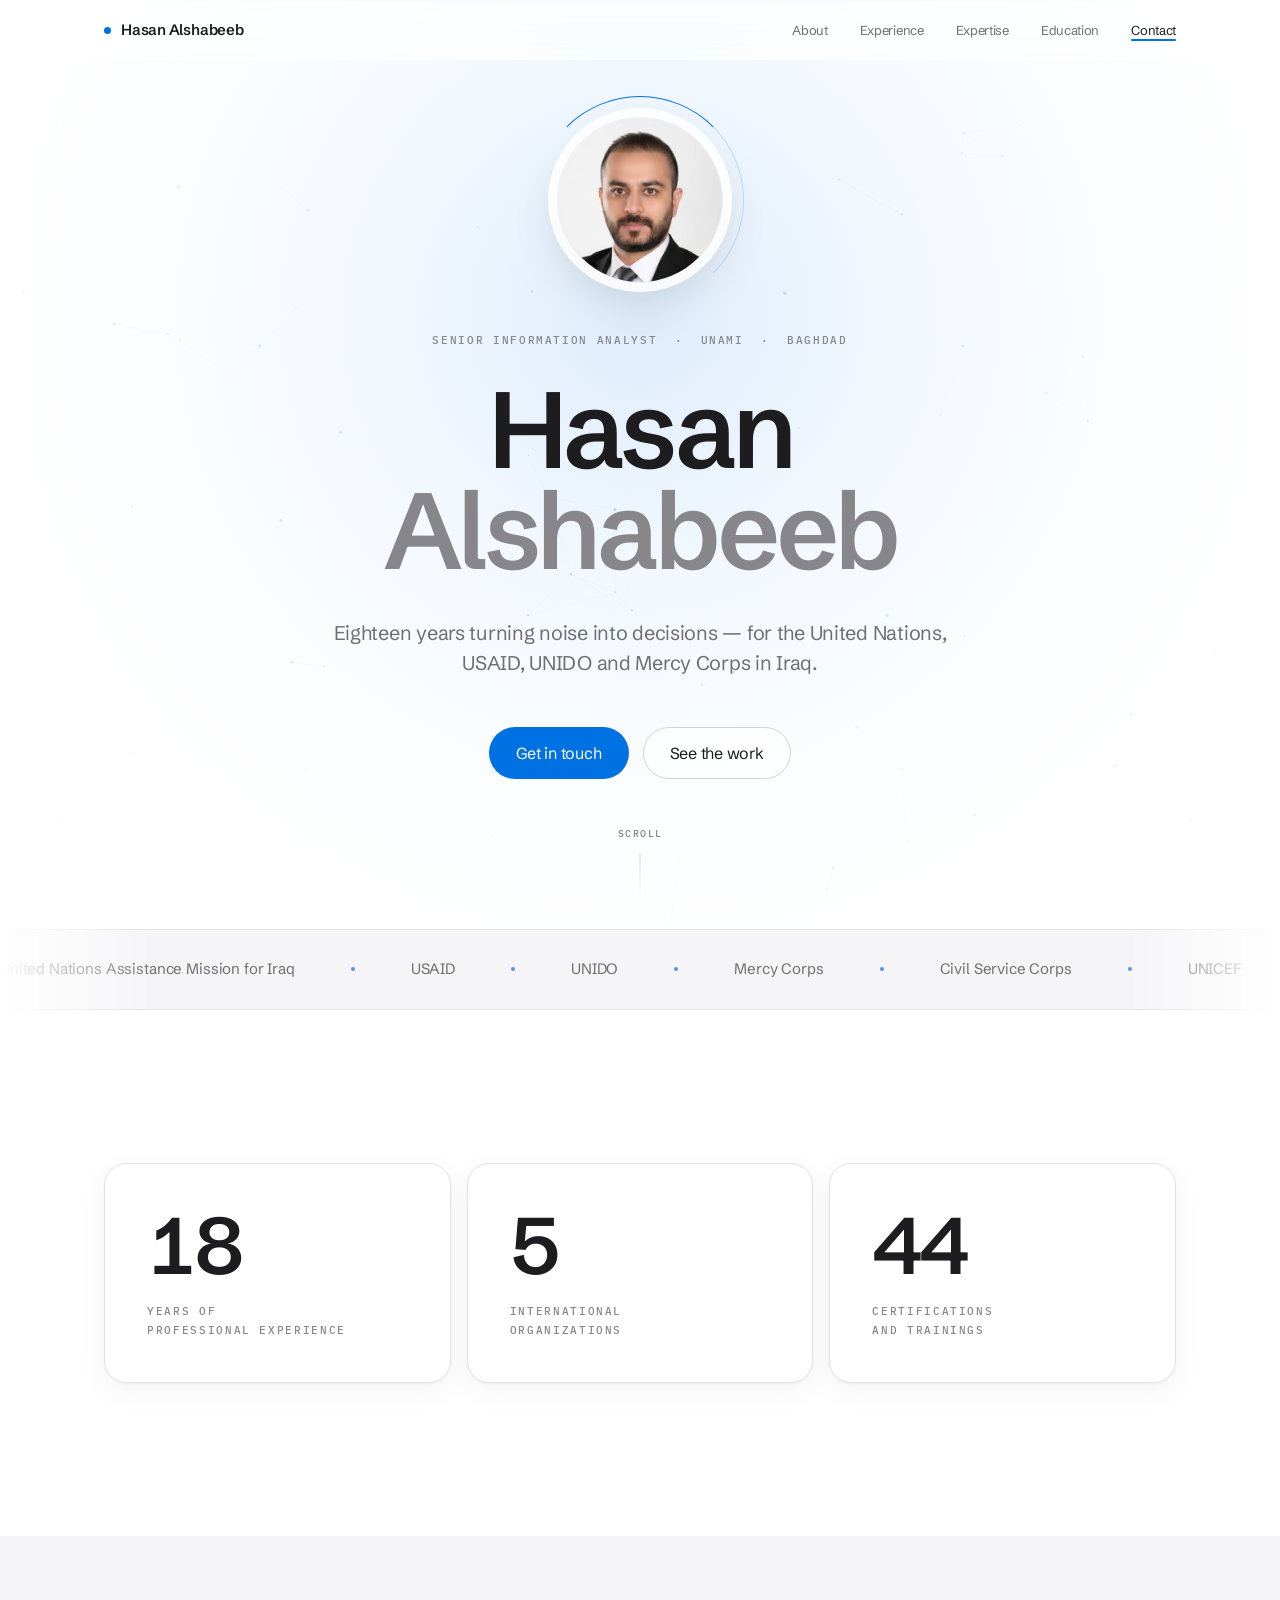
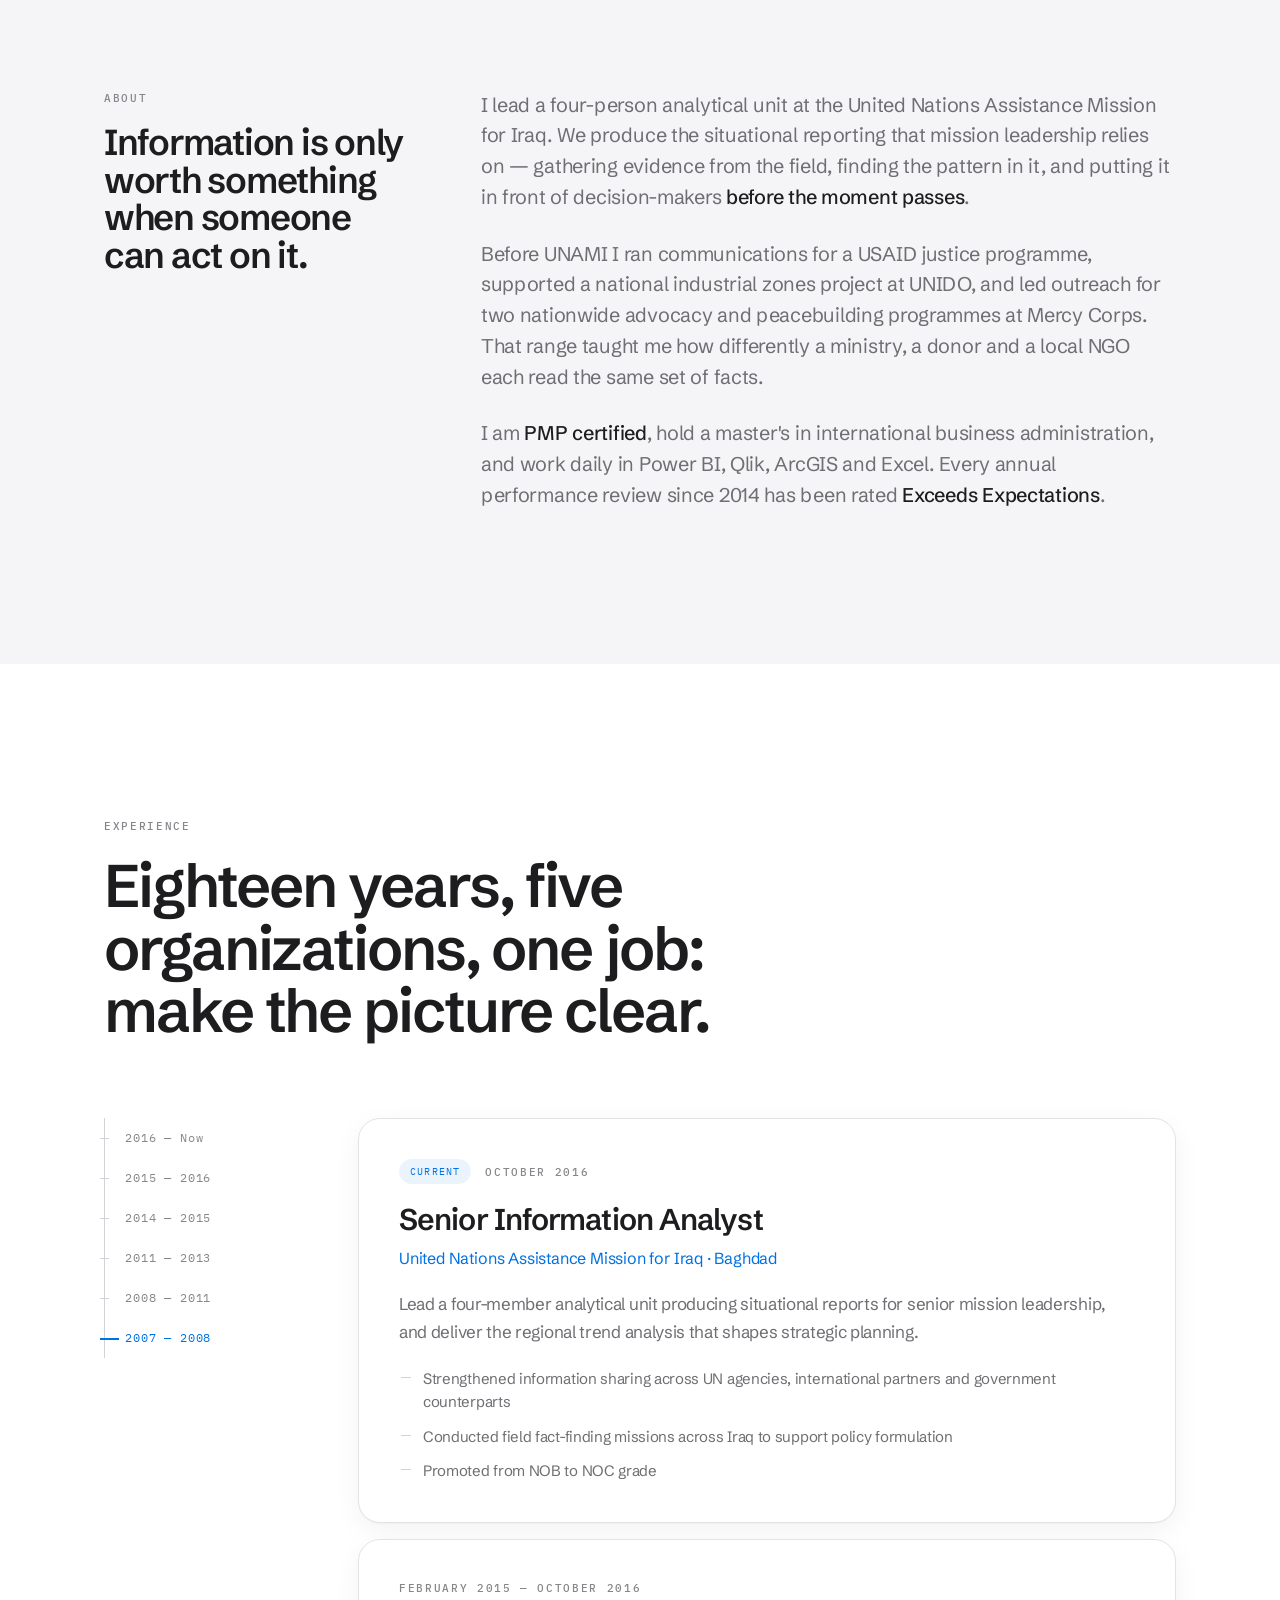
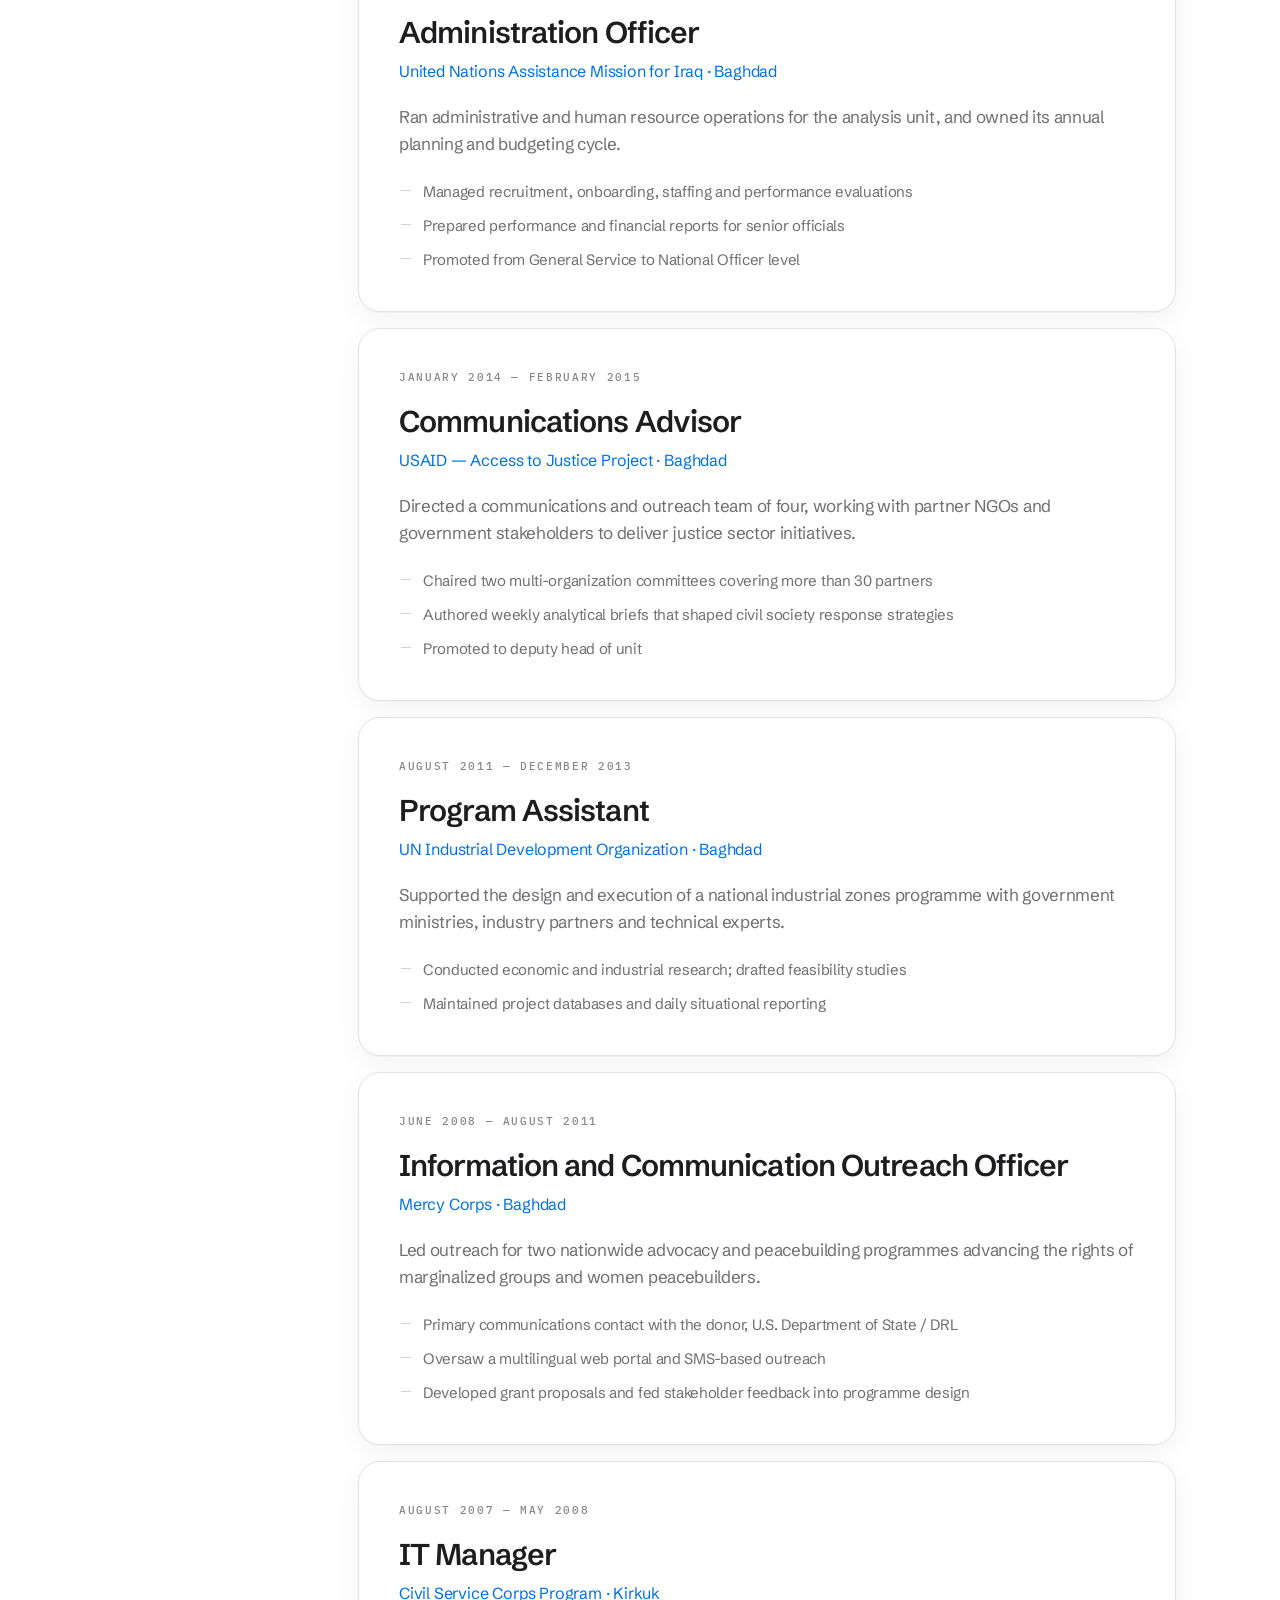
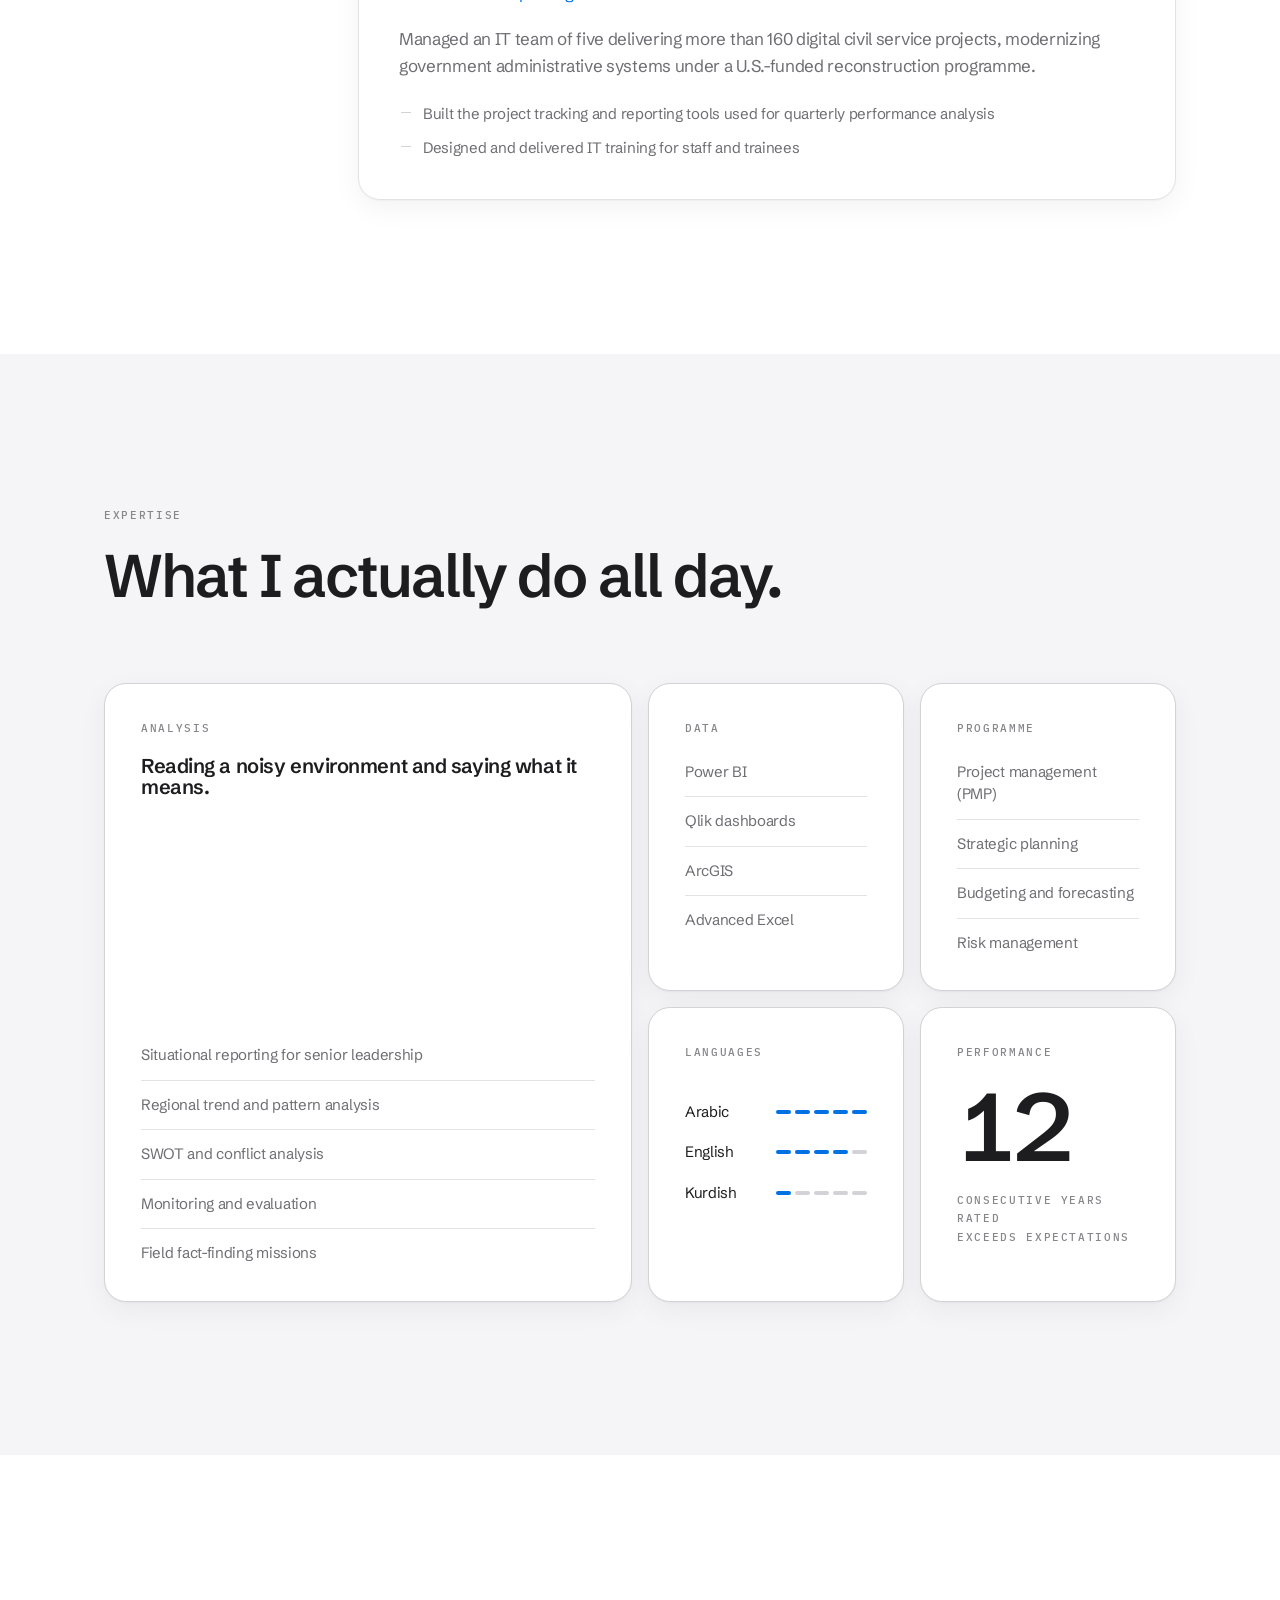
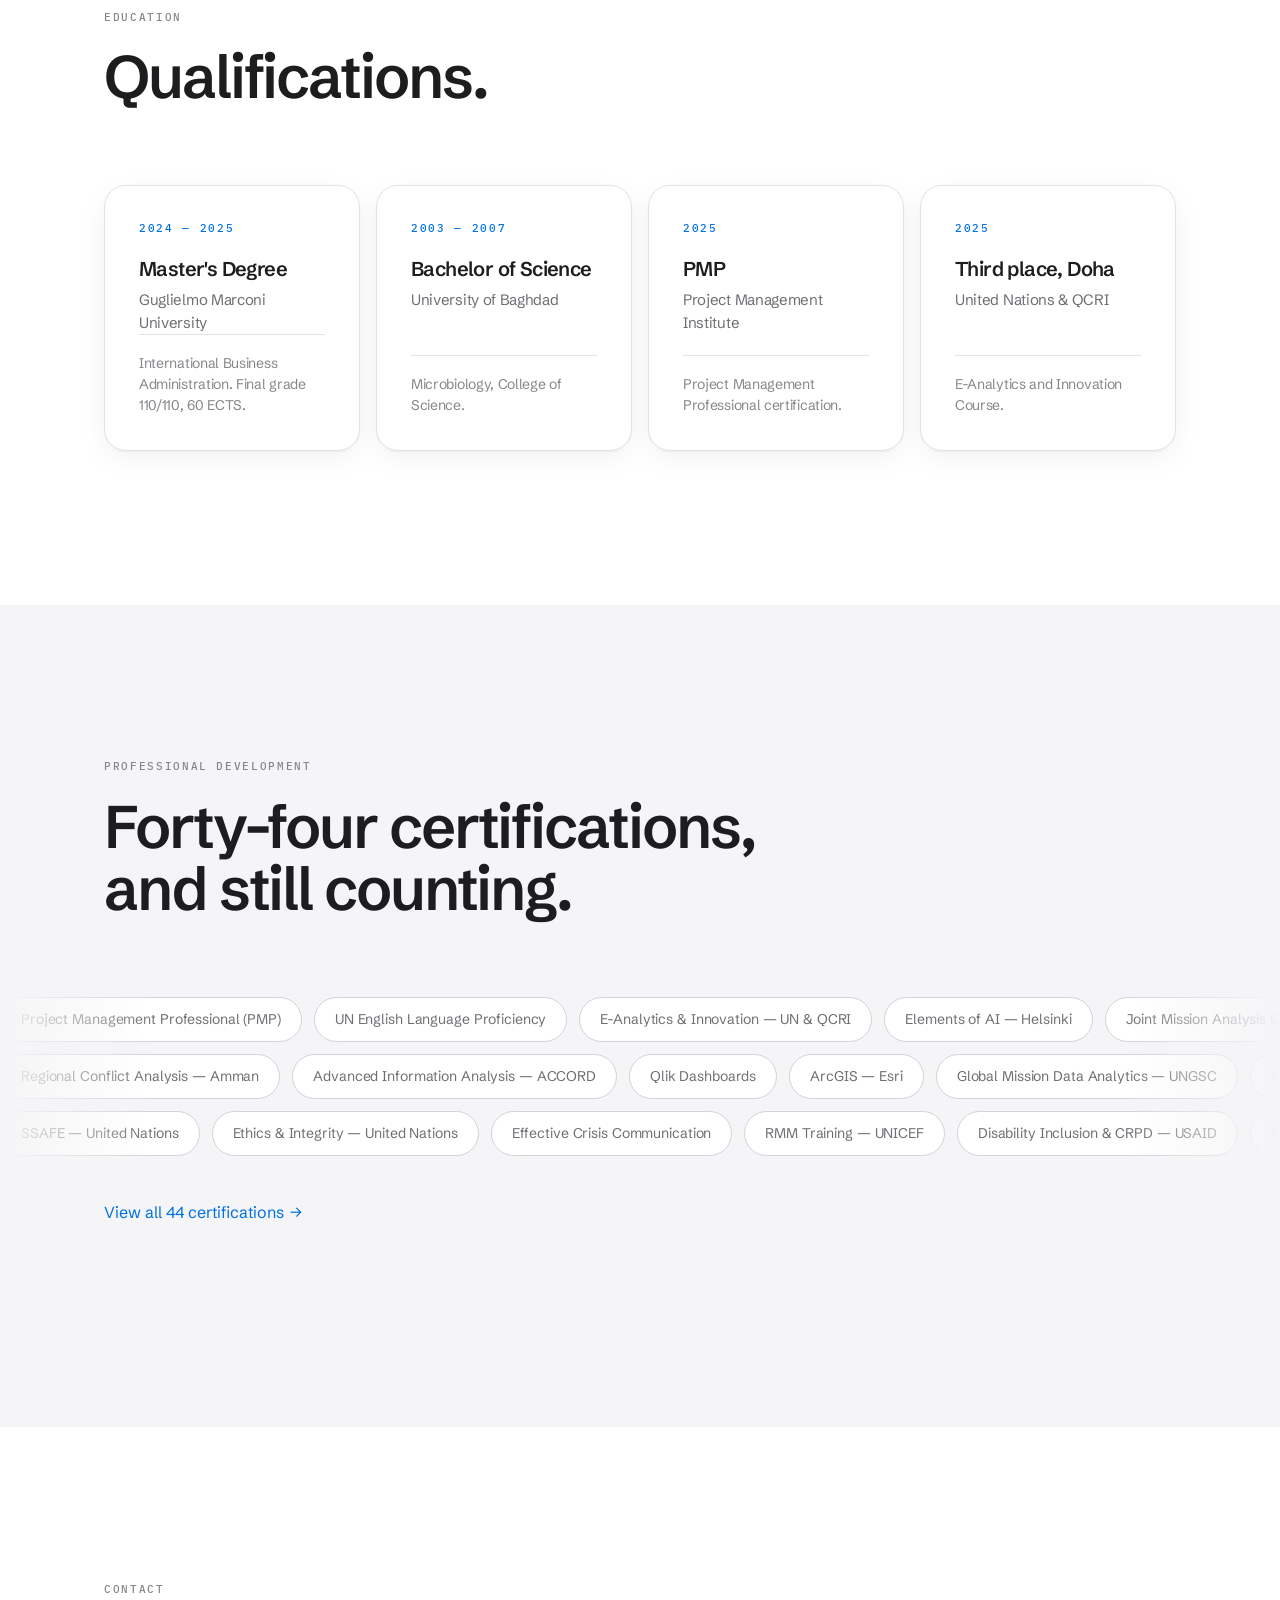
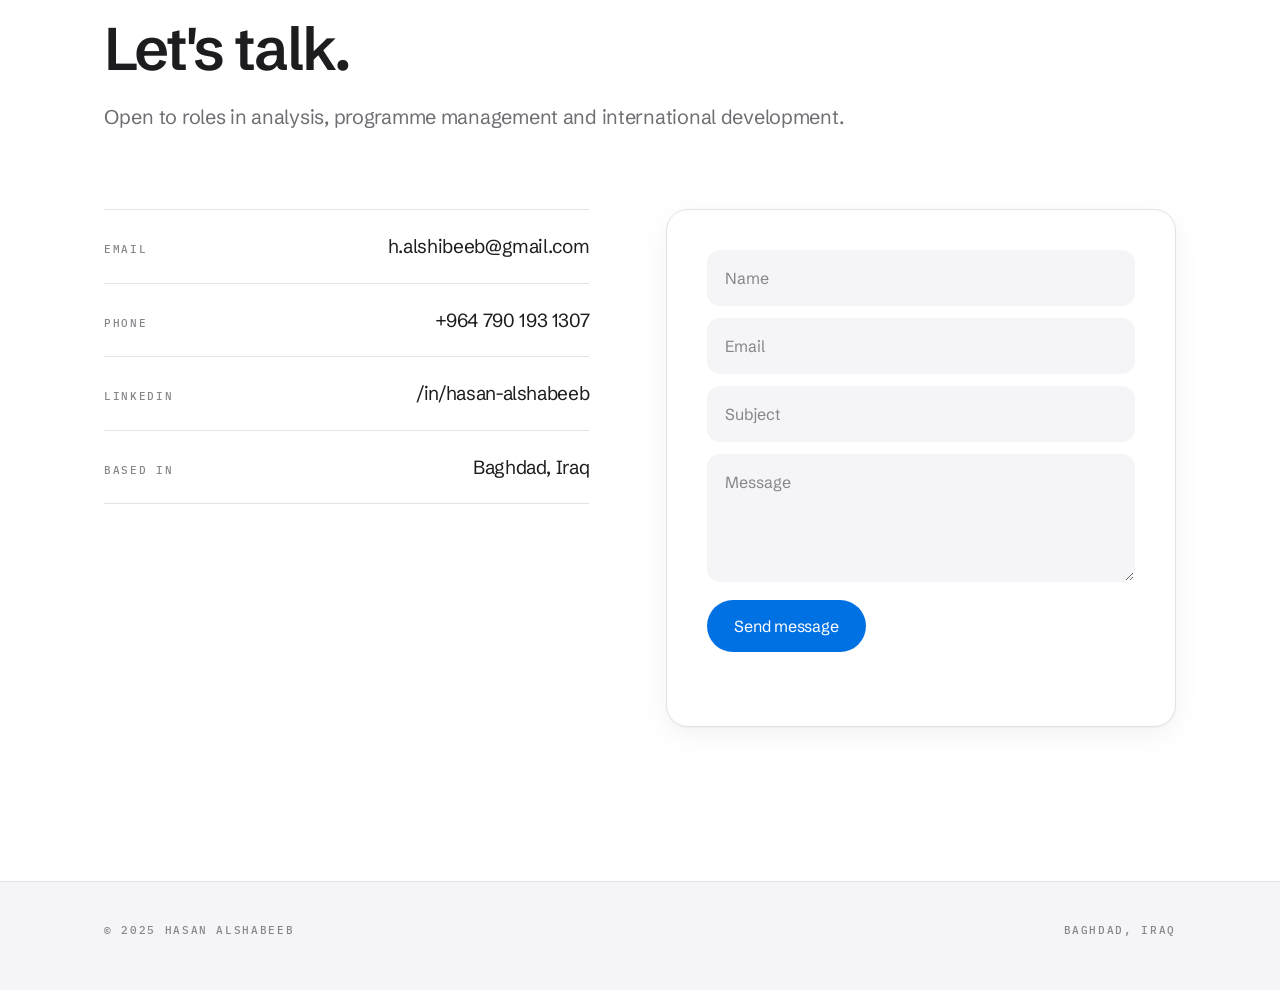
==== index.html @ 53d72740 "Redesign site: clean Apple-style light theme, mobile responsive" ====
<!DOCTYPE html>
<html lang="en">
<head>
<meta charset="utf-8">
<meta name="viewport" content="width=device-width, initial-scale=1">
<meta name="theme-color" content="#ffffff">
<title>Hasan Alshabeeb — Senior Information Analyst</title>
<meta name="description" content="Hasan Alshabeeb, Senior Information Analyst at UNAMI. Eighteen years turning noise into decisions for the United Nations, USAID, UNIDO and Mercy Corps in Iraq. PMP certified.">
<meta name="author" content="Hasan Alshabeeb">
<link rel="canonical" href="https://iraqibioman.github.io/Profile/">

<meta property="og:type" content="profile">
<meta property="og:title" content="Hasan Alshabeeb — Senior Information Analyst">
<meta property="og:description" content="Eighteen years turning noise into decisions for the UN, USAID, UNIDO and Mercy Corps in Iraq.">
<meta property="og:url" content="https://iraqibioman.github.io/Profile/">
<meta property="og:image" content="https://iraqibioman.github.io/Profile/profile.jpg">
<meta name="twitter:card" content="summary">

<link rel="icon" href="favicon.ico" type="image/x-icon">
<link rel="preconnect" href="https://fonts.googleapis.com">
<link rel="preconnect" href="https://fonts.gstatic.com" crossorigin>
<link href="https://fonts.googleapis.com/css2?family=IBM+Plex+Mono:wght@400;500&family=Schibsted+Grotesk:wght@400;500;600;700&display=swap" rel="stylesheet">
<link rel="stylesheet" href="styles.css">
</head>

<body>

<div class="progress" aria-hidden="true"></div>

<!-- ====================== Navigation ====================== -->
<nav class="nav" aria-label="Main">
  <div class="nav__in">
    <a class="nav__brand" href="#top">
      <i class="nav__dot" aria-hidden="true"></i>
      Hasan Alshabeeb
    </a>

    <ul class="nav__menu">
      <li><a class="nav__link" href="#about">About</a></li>
      <li><a class="nav__link" href="#experience">Experience</a></li>
      <li><a class="nav__link" href="#expertise">Expertise</a></li>
      <li><a class="nav__link" href="#education">Education</a></li>
      <li><a class="nav__link" href="#contact">Contact</a></li>
    </ul>

    <button class="nav__burger" type="button" aria-label="Menu" aria-expanded="false">
      <span></span><span></span>
    </button>
  </div>
</nav>

<!-- ====================== Hero ====================== -->
<header class="hero" id="top">
  <canvas id="field" aria-hidden="true"></canvas>
  <div class="hero__aura" aria-hidden="true"></div>

  <div class="wrap hero__in">
    <div class="hero__portrait-wrap rise">
      <div class="hero__ring" aria-hidden="true"></div>
      <img class="hero__portrait" src="profile.jpg" width="400" height="400"
           alt="Portrait of Hasan Alshabeeb">
    </div>

    <span class="mono hero__eyebrow rise">Senior Information Analyst &nbsp;·&nbsp; UNAMI &nbsp;·&nbsp; Baghdad</span>

    <h1 class="h-display hero__name rise">
      <span>Hasan</span>
      <span><em>Alshabeeb</em></span>
    </h1>

    <p class="lede hero__lede rise">
      Eighteen years turning noise into decisions — for the United Nations,
      USAID, UNIDO and Mercy&nbsp;Corps in Iraq.
    </p>

    <div class="hero__cta rise">
      <a class="btn btn--fill" href="#contact">Get in touch</a>
      <a class="btn btn--line" href="#experience">See the work</a>
    </div>
  </div>

  <div class="hero__cue" aria-hidden="true">
    <span class="mono">Scroll</span>
    <i></i>
  </div>
</header>

<!-- ====================== Organisations marquee ====================== -->
<div class="marquee" aria-label="Organizations worked with">
  <div class="marquee__track">
    <div class="marquee__item">
      United Nations Assistance Mission for Iraq
    </div>
    <div class="marquee__item">USAID</div>
    <div class="marquee__item">UNIDO</div>
    <div class="marquee__item">Mercy Corps</div>
    <div class="marquee__item">Civil Service Corps</div>
    <div class="marquee__item">UNICEF</div>
    <div class="marquee__item" aria-hidden="true">United Nations Assistance Mission for Iraq</div>
    <div class="marquee__item" aria-hidden="true">USAID</div>
    <div class="marquee__item" aria-hidden="true">UNIDO</div>
    <div class="marquee__item" aria-hidden="true">Mercy Corps</div>
    <div class="marquee__item" aria-hidden="true">Civil Service Corps</div>
    <div class="marquee__item" aria-hidden="true">UNICEF</div>
  </div>
</div>

<!-- ====================== Figures ====================== -->
<section class="band">
  <div class="wrap">
    <div class="figures">
      <div class="panel figure rv">
        <span class="figure__n" data-count="18">0</span>
        <span class="mono figure__k">Years of<br>professional experience</span>
      </div>
      <div class="panel figure rv rv-d1">
        <span class="figure__n" data-count="5">0</span>
        <span class="mono figure__k">International<br>organizations</span>
      </div>
      <div class="panel figure rv rv-d2">
        <span class="figure__n" data-count="44">0</span>
        <span class="mono figure__k">Certifications<br>and trainings</span>
      </div>
    </div>
  </div>
</section>

<!-- ====================== About ====================== -->
<section class="band band--tint" id="about">
  <div class="wrap about">
    <div class="about__sticky rv">
      <span class="mono" style="display:block;margin-bottom:18px">About</span>
      <h2 class="h-band">Information is only worth something when someone can act on it.</h2>
    </div>

    <div class="about__body lede rv rv-d1">
      <p>
        I lead a four-person analytical unit at the United Nations Assistance Mission for Iraq.
        We produce the situational reporting that mission leadership relies on — gathering
        evidence from the field, finding the pattern in it, and putting it in front of
        decision-makers <strong>before the moment passes</strong>.
      </p>
      <p>
        Before UNAMI I ran communications for a USAID justice programme, supported a national
        industrial zones project at UNIDO, and led outreach for two nationwide advocacy and
        peacebuilding programmes at Mercy Corps. That range taught me how differently a ministry,
        a donor and a local NGO each read the same set of facts.
      </p>
      <p>
        I am <strong>PMP certified</strong>, hold a master's in international business
        administration, and work daily in Power&nbsp;BI, Qlik, ArcGIS and Excel. Every annual
        performance review since 2014 has been rated <strong>Exceeds Expectations</strong>.
      </p>
    </div>
  </div>
</section>

<!-- ====================== Experience ====================== -->
<section class="band" id="experience">
  <div class="wrap">
    <div class="band-head rv">
      <span class="mono">Experience</span>
      <h2 class="h-band">Eighteen years, five organizations, one job: make the picture clear.</h2>
    </div>

    <div class="exp">
      <aside class="rail" aria-label="Chronology">
        <div class="rail__line">
          <span class="rail__yr is-on" data-year="2016" role="button" tabindex="0">2016 — Now</span>
          <span class="rail__yr" data-year="2015" role="button" tabindex="0">2015 — 2016</span>
          <span class="rail__yr" data-year="2014" role="button" tabindex="0">2014 — 2015</span>
          <span class="rail__yr" data-year="2011" role="button" tabindex="0">2011 — 2013</span>
          <span class="rail__yr" data-year="2008" role="button" tabindex="0">2008 — 2011</span>
          <span class="rail__yr" data-year="2007" role="button" tabindex="0">2007 — 2008</span>
        </div>
      </aside>

      <div class="roles">

        <article class="panel role rv" data-year="2016">
          <div class="role__meta">
            <span class="role__badge">Current</span>
            <span class="mono">October 2016</span>
          </div>
          <h3 class="role__title">Senior Information Analyst</h3>
          <p class="role__org">United Nations Assistance Mission for Iraq · Baghdad</p>
          <p class="role__text">
            Lead a four-member analytical unit producing situational reports for senior mission
            leadership, and deliver the regional trend analysis that shapes strategic planning.
          </p>
          <ul class="role__pts">
            <li>Strengthened information sharing across UN agencies, international partners and government counterparts</li>
            <li>Conducted field fact-finding missions across Iraq to support policy formulation</li>
            <li>Promoted from NOB to NOC grade</li>
          </ul>
        </article>

        <article class="panel role rv" data-year="2015">
          <div class="role__meta"><span class="mono">February 2015 — October 2016</span></div>
          <h3 class="role__title">Administration Officer</h3>
          <p class="role__org">United Nations Assistance Mission for Iraq · Baghdad</p>
          <p class="role__text">
            Ran administrative and human resource operations for the analysis unit, and owned its
            annual planning and budgeting cycle.
          </p>
          <ul class="role__pts">
            <li>Managed recruitment, onboarding, staffing and performance evaluations</li>
            <li>Prepared performance and financial reports for senior officials</li>
            <li>Promoted from General Service to National Officer level</li>
          </ul>
        </article>

        <article class="panel role rv" data-year="2014">
          <div class="role__meta"><span class="mono">January 2014 — February 2015</span></div>
          <h3 class="role__title">Communications Advisor</h3>
          <p class="role__org">USAID — Access to Justice Project · Baghdad</p>
          <p class="role__text">
            Directed a communications and outreach team of four, working with partner NGOs and
            government stakeholders to deliver justice sector initiatives.
          </p>
          <ul class="role__pts">
            <li>Chaired two multi-organization committees covering more than 30 partners</li>
            <li>Authored weekly analytical briefs that shaped civil society response strategies</li>
            <li>Promoted to deputy head of unit</li>
          </ul>
        </article>

        <article class="panel role rv" data-year="2011">
          <div class="role__meta"><span class="mono">August 2011 — December 2013</span></div>
          <h3 class="role__title">Program Assistant</h3>
          <p class="role__org">UN Industrial Development Organization · Baghdad</p>
          <p class="role__text">
            Supported the design and execution of a national industrial zones programme with
            government ministries, industry partners and technical experts.
          </p>
          <ul class="role__pts">
            <li>Conducted economic and industrial research; drafted feasibility studies</li>
            <li>Maintained project databases and daily situational reporting</li>
          </ul>
        </article>

        <article class="panel role rv" data-year="2008">
          <div class="role__meta"><span class="mono">June 2008 — August 2011</span></div>
          <h3 class="role__title">Information and Communication Outreach Officer</h3>
          <p class="role__org">Mercy Corps · Baghdad</p>
          <p class="role__text">
            Led outreach for two nationwide advocacy and peacebuilding programmes advancing the
            rights of marginalized groups and women peacebuilders.
          </p>
          <ul class="role__pts">
            <li>Primary communications contact with the donor, U.S. Department of State / DRL</li>
            <li>Oversaw a multilingual web portal and SMS-based outreach</li>
            <li>Developed grant proposals and fed stakeholder feedback into programme design</li>
          </ul>
        </article>

        <article class="panel role rv" data-year="2007">
          <div class="role__meta"><span class="mono">August 2007 — May 2008</span></div>
          <h3 class="role__title">IT Manager</h3>
          <p class="role__org">Civil Service Corps Program · Kirkuk</p>
          <p class="role__text">
            Managed an IT team of five delivering more than 160 digital civil service projects,
            modernizing government administrative systems under a U.S.-funded reconstruction programme.
          </p>
          <ul class="role__pts">
            <li>Built the project tracking and reporting tools used for quarterly performance analysis</li>
            <li>Designed and delivered IT training for staff and trainees</li>
          </ul>
        </article>

      </div>
    </div>
  </div>
</section>

<!-- ====================== Expertise ====================== -->
<section class="band band--tint" id="expertise">
  <div class="wrap">
    <div class="band-head rv">
      <span class="mono">Expertise</span>
      <h2 class="h-band">What I actually do all day.</h2>
    </div>

    <div class="bento">

      <div class="panel tile tile--wide tile--tall rv">
        <span class="mono">Analysis</span>
        <h3 class="h-tile">Reading a noisy environment and saying what it means.</h3>
        <ul class="tile__list">
          <li>Situational reporting for senior leadership</li>
          <li>Regional trend and pattern analysis</li>
          <li>SWOT and conflict analysis</li>
          <li>Monitoring and evaluation</li>
          <li>Field fact-finding missions</li>
        </ul>
      </div>

      <div class="panel tile rv rv-d1">
        <span class="mono">Data</span>
        <ul class="tile__list" style="margin-top:6px">
          <li>Power BI</li>
          <li>Qlik dashboards</li>
          <li>ArcGIS</li>
          <li>Advanced Excel</li>
        </ul>
      </div>

      <div class="panel tile rv rv-d2">
        <span class="mono">Programme</span>
        <ul class="tile__list" style="margin-top:6px">
          <li>Project management (PMP)</li>
          <li>Strategic planning</li>
          <li>Budgeting and forecasting</li>
          <li>Risk management</li>
        </ul>
      </div>

      <div class="panel tile rv rv-d1">
        <span class="mono">Languages</span>
        <div class="lang">
          <div class="lang__row">
            <span class="lang__name">Arabic</span>
            <span class="lang__meter" role="img" aria-label="Native">
              <i class="on"></i><i class="on"></i><i class="on"></i><i class="on"></i><i class="on"></i>
            </span>
          </div>
          <div class="lang__row">
            <span class="lang__name">English</span>
            <span class="lang__meter" role="img" aria-label="Professional">
              <i class="on"></i><i class="on"></i><i class="on"></i><i class="on"></i><i></i>
            </span>
          </div>
          <div class="lang__row">
            <span class="lang__name">Kurdish</span>
            <span class="lang__meter" role="img" aria-label="Basic">
              <i class="on"></i><i></i><i></i><i></i><i></i>
            </span>
          </div>
        </div>
      </div>

      <div class="panel tile tile--stat rv rv-d2">
        <span class="mono">Performance</span>
        <span class="figure__n" data-count="12">0</span>
        <span class="mono figure__k">Consecutive years rated<br>Exceeds Expectations</span>
      </div>

    </div>
  </div>
</section>

<!-- ====================== Education ====================== -->
<section class="band" id="education">
  <div class="wrap">
    <div class="band-head rv">
      <span class="mono">Education</span>
      <h2 class="h-band">Qualifications.</h2>
    </div>

    <div class="edu">
      <article class="panel edu__card rv">
        <span class="mono">2024 — 2025</span>
        <h3>Master's Degree</h3>
        <p class="edu__inst">Guglielmo Marconi University</p>
        <p class="edu__note">International Business Administration. Final grade 110/110, 60 ECTS.</p>
      </article>

      <article class="panel edu__card rv rv-d1">
        <span class="mono">2003 — 2007</span>
        <h3>Bachelor of Science</h3>
        <p class="edu__inst">University of Baghdad</p>
        <p class="edu__note">Microbiology, College of Science.</p>
      </article>

      <article class="panel edu__card rv rv-d2">
        <span class="mono">2025</span>
        <h3>PMP</h3>
        <p class="edu__inst">Project Management Institute</p>
        <p class="edu__note">Project Management Professional certification.</p>
      </article>

      <article class="panel edu__card rv rv-d3">
        <span class="mono">2025</span>
        <h3>Third place, Doha</h3>
        <p class="edu__inst">United Nations &amp; QCRI</p>
        <p class="edu__note">E-Analytics and Innovation Course.</p>
      </article>
    </div>
  </div>
</section>

<!-- ====================== Certifications ====================== -->
<section class="band band--tint" id="certifications">
  <div class="wrap">
    <div class="band-head rv">
      <span class="mono">Professional development</span>
      <h2 class="h-band">Forty-four certifications, and still counting.</h2>
    </div>
  </div>

  <div class="certs-flow rv" aria-hidden="true">
    <div class="marquee">
      <div class="marquee__track">
        <span class="chip">Project Management Professional (PMP)</span>
        <span class="chip">UN English Language Proficiency</span>
        <span class="chip">E-Analytics &amp; Innovation — UN &amp; QCRI</span>
        <span class="chip">Elements of AI — Helsinki</span>
        <span class="chip">Joint Mission Analysis Centre — Oslo</span>
        <span class="chip">Power BI Dashboards</span>
        <span class="chip">Project Management Professional (PMP)</span>
        <span class="chip">UN English Language Proficiency</span>
        <span class="chip">E-Analytics &amp; Innovation — UN &amp; QCRI</span>
        <span class="chip">Elements of AI — Helsinki</span>
        <span class="chip">Joint Mission Analysis Centre — Oslo</span>
        <span class="chip">Power BI Dashboards</span>
      </div>
    </div>

    <div class="marquee marquee--rev">
      <div class="marquee__track">
        <span class="chip">Regional Conflict Analysis — Amman</span>
        <span class="chip">Advanced Information Analysis — ACCORD</span>
        <span class="chip">Qlik Dashboards</span>
        <span class="chip">ArcGIS — Esri</span>
        <span class="chip">Global Mission Data Analytics — UNGSC</span>
        <span class="chip">ICDL</span>
        <span class="chip">Regional Conflict Analysis — Amman</span>
        <span class="chip">Advanced Information Analysis — ACCORD</span>
        <span class="chip">Qlik Dashboards</span>
        <span class="chip">ArcGIS — Esri</span>
        <span class="chip">Global Mission Data Analytics — UNGSC</span>
        <span class="chip">ICDL</span>
      </div>
    </div>

    <div class="marquee">
      <div class="marquee__track">
        <span class="chip">SSAFE — United Nations</span>
        <span class="chip">Ethics &amp; Integrity — United Nations</span>
        <span class="chip">Effective Crisis Communication</span>
        <span class="chip">RMM Training — UNICEF</span>
        <span class="chip">Disability Inclusion &amp; CRPD — USAID</span>
        <span class="chip">Writing Correspondence &amp; Reports</span>
        <span class="chip">SSAFE — United Nations</span>
        <span class="chip">Ethics &amp; Integrity — United Nations</span>
        <span class="chip">Effective Crisis Communication</span>
        <span class="chip">RMM Training — UNICEF</span>
        <span class="chip">Disability Inclusion &amp; CRPD — USAID</span>
        <span class="chip">Writing Correspondence &amp; Reports</span>
      </div>
    </div>
  </div>

  <div class="wrap">
    <p class="cert-toggle-row rv">
      <button class="tlink" type="button" data-cert-toggle aria-expanded="false" aria-controls="certAll">
        View all 44 certifications
      </button>
    </p>

    <ol class="cert-all" id="certAll">
      <li><b>01</b> Project Management Professional (PMP) — Project Management Institute</li>
      <li><b>02</b> English Language Proficiency Examination — United Nations HQ</li>
      <li><b>03</b> E-Analytics and Innovation Course — United Nations &amp; QCRI</li>
      <li><b>04</b> Elements of AI, 2 ECTS — University of Helsinki</li>
      <li><b>05</b> Leveraging AI with ChatGPT for Enhanced Productivity — United Nations</li>
      <li><b>06</b> Joint Mission Analysis Centre Course, Oslo — United Nations</li>
      <li><b>07</b> Regional Conflict Analysis Training, Amman — United Nations</li>
      <li><b>08</b> Advanced Information Analysis Training, Dubai — ACCORD</li>
      <li><b>09</b> Global Mission Data Analytics — DataCon, UNGSC</li>
      <li><b>10</b> Data Visualization: Qlik Dashboards — Qlik</li>
      <li><b>11</b> Data Visualization: Qlik Intermediate — Qlik</li>
      <li><b>12</b> Data Visualization: Power BI Dashboards — Microsoft</li>
      <li><b>13</b> Power BI Data Visualization — Microsoft</li>
      <li><b>14</b> Fundamentals of Infographics and Power BI — United Nations</li>
      <li><b>15</b> What is Data Analytics — Unite Academy</li>
      <li><b>16</b> ArcGIS — Esri</li>
      <li><b>17</b> Advanced Excel — United Nations</li>
      <li><b>18</b> International Computer Driving Licence (ICDL)</li>
      <li><b>19</b> Project Management, Webex-based course — United Nations</li>
      <li><b>20</b> Diploma in Project Management — ALISON</li>
      <li><b>21</b> Diploma in Supply Chain Management — ALISON</li>
      <li><b>22</b> Diploma in Events Management — ALISON</li>
      <li><b>23</b> Writing Correspondence and Reports (WCR) — United Nations</li>
      <li><b>24</b> Writing Correspondence and Reports for DPKO Staff — United Nations</li>
      <li><b>25</b> Public Speaking — United Nations</li>
      <li><b>26</b> Records and Information Management — United Nations</li>
      <li><b>27</b> Effective Crisis Communication — Business Continuity Management Unit</li>
      <li><b>28</b> Basic Security in the Field — United Nations</li>
      <li><b>29</b> Advanced Security in the Field — United Nations</li>
      <li><b>30</b> Safe and Secure Approaches in Field Environments (SSAFE) — United Nations</li>
      <li><b>31</b> Information Security Awareness Foundational Assessment — United Nations</li>
      <li><b>32</b> Information Sensitivity in Peacekeeping — United Nations</li>
      <li><b>33</b> Ethics and Integrity at the United Nations — Code of Conduct</li>
      <li><b>34</b> Unconscious Bias Briefing for CBI Panel Members — United Nations</li>
      <li><b>35</b> I Know Gender — United Nations</li>
      <li><b>36</b> Disability Inclusion and CRPD Training — USAID</li>
      <li><b>37</b> United to Respect Dialogues — United Nations</li>
      <li><b>38</b> Human Rights Responsibilities for Staff — United Nations</li>
      <li><b>39</b> VTC with Training Focal Points — United Nations</li>
      <li><b>40</b> Reporting &amp; Monitoring Mechanisms (RMM) Training — UNICEF</li>
      <li><b>41</b> Content Management System Professionalism — ijma3</li>
      <li><b>42</b> Palm Training, Administration — Mercy Corps</li>
      <li><b>43</b> Capacity Building, Active Participation — Mercy Corps</li>
      <li><b>44</b> Peace Building, Active Participation — Mercy Corps</li>
    </ol>
  </div>
</section>

<!-- ====================== Contact ====================== -->
<section class="band" id="contact">
  <div class="wrap">
    <div class="band-head rv">
      <span class="mono">Contact</span>
      <h2 class="h-band">Let's talk.</h2>
      <p class="lede">Open to roles in analysis, programme management and international development.</p>
    </div>

    <div class="contact-grid">
      <div class="reach rv">
        <div class="reach__row">
          <span class="mono">Email</span>
          <a href="mailto:h.alshibeeb@gmail.com">h.alshibeeb@gmail.com</a>
        </div>
        <div class="reach__row">
          <span class="mono">Phone</span>
          <a href="tel:+9647901931307">+964 790 193 1307</a>
        </div>
        <div class="reach__row">
          <span class="mono">LinkedIn</span>
          <a href="https://www.linkedin.com/in/hasan-alshabeeb-33baba20" target="_blank" rel="noopener">/in/hasan-alshabeeb</a>
        </div>
        <div class="reach__row">
          <span class="mono">Based in</span>
          <p>Baghdad, Iraq</p>
        </div>
      </div>

      <form class="panel form rv rv-d1" id="contactForm" action="https://formspree.io/f/mpwreyed" method="POST">
        <input type="text"  id="name"    name="name"    placeholder="Name"    aria-label="Name"    required>
        <input type="email" id="email"   name="email"   placeholder="Email"   aria-label="Email"   required>
        <input type="text"  id="subject" name="subject" placeholder="Subject" aria-label="Subject" required>
        <textarea id="message" name="message" placeholder="Message" aria-label="Message" required></textarea>
        <button class="btn btn--fill" type="submit">Send message</button>
        <p class="form__note" role="status" aria-live="polite"></p>
      </form>
    </div>
  </div>
</section>

<!-- ====================== Footer ====================== -->
<footer class="footer">
  <div class="wrap footer__in">
    <p class="mono">&copy; 2025 Hasan Alshabeeb</p>
    <p class="mono">Baghdad, Iraq</p>
  </div>
</footer>

<script src="script.js"></script>
</body>
</html>
---- styles.css ----
/* ==========================================================================
   Hasan Alshabeeb — Portfolio
   Light, clean, spacious. Apple's white ground with real material:
   soft-shadowed cards, hairlines, one blue accent, motion that means something.
   ========================================================================== */

/* ---------- Tokens ---------- */
:root {
  /* Ground — white with Apple's warm-neutral grey */
  --paper:     #ffffff;
  --paper-2:   #f5f5f7;
  --paper-3:   #fbfbfd;

  /* Ink */
  --ink:       #1d1d1f;
  --ink-2:     #6e6e73;
  --ink-3:     #86868b;

  /* Lines & surfaces */
  --hair:      #e3e3e6;
  --hair-2:    #d2d2d7;
  --card:      #ffffff;

  /* Shadows — the light-mode equivalent of glass */
  --lift-1: 0 1px 2px rgba(0, 0, 0, 0.04), 0 8px 28px rgba(0, 0, 0, 0.05);
  --lift-2: 0 2px 6px rgba(0, 0, 0, 0.05), 0 20px 52px rgba(0, 0, 0, 0.09);

  /* Accent — Apple's light-mode system blue, used once per view */
  --accent:     #0071e3;
  --accent-ink: #0064c8;
  --accent-dim: rgba(0, 113, 227, 0.08);

  --measure:   1120px;
  --gutter:    24px;

  --ease:      cubic-bezier(0.22, 0.61, 0.24, 1);
  --ease-out:  cubic-bezier(0.16, 1, 0.3, 1);

  --sans: -apple-system, BlinkMacSystemFont, "SF Pro Display", "SF Pro Text",
          "Schibsted Grotesk", "Helvetica Neue", Helvetica, Arial, sans-serif;
  --mono: "IBM Plex Mono", ui-monospace, SFMono-Regular, Menlo, monospace;
}

/* ---------- Reset ---------- */
*, *::before, *::after { box-sizing: border-box; }

html {
  -webkit-text-size-adjust: 100%;
  scroll-behavior: smooth;
  scroll-padding-top: 72px;
  background: var(--paper);
}

body {
  margin: 0;
  font-family: var(--sans);
  font-size: 17px;
  line-height: 1.5;
  letter-spacing: -0.018em;
  color: var(--ink);
  background: var(--paper);
  overflow-x: hidden;
  -webkit-font-smoothing: antialiased;
  -moz-osx-font-smoothing: grayscale;
}

img { max-width: 100%; height: auto; display: block; }
a   { color: inherit; text-decoration: none; }
ul, ol { margin: 0; padding: 0; list-style: none; }
h1, h2, h3, h4 { margin: 0; font-weight: 600; line-height: 1.06; letter-spacing: -0.03em; }

:focus-visible {
  outline: 2px solid var(--accent);
  outline-offset: 3px;
  border-radius: 6px;
}

::selection { background: rgba(0, 113, 227, 0.18); }

/* ---------- Layout ---------- */
.wrap { max-width: var(--measure); margin: 0 auto; padding: 0 var(--gutter); }

.band {
  position: relative;
  padding: clamp(88px, 12vw, 168px) 0;
  background: var(--paper);
}
.band--tint { background: var(--paper-2); }

/* ---------- Type ---------- */
.mono {
  font-family: var(--mono);
  font-size: 0.6875rem;
  font-weight: 500;
  letter-spacing: 0.15em;
  text-transform: uppercase;
  color: var(--ink-3);
}

.h-display {
  font-size: clamp(2.75rem, 9.2vw, 6.75rem);
  line-height: 0.94;
  letter-spacing: -0.045em;
  font-weight: 600;
}

.h-band {
  font-size: clamp(2.125rem, 5.4vw, 3.75rem);
  line-height: 1.04;
  letter-spacing: -0.035em;
  text-wrap: balance;
}

.h-tile { font-size: 1.25rem; letter-spacing: -0.022em; }

.lede {
  font-size: clamp(1.0625rem, 1.55vw, 1.375rem);
  line-height: 1.55;
  letter-spacing: -0.014em;
  color: var(--ink-2);
}

.band-head { margin-bottom: clamp(48px, 6vw, 84px); max-width: 760px; }
.band-head .mono { display: block; margin-bottom: 20px; }
.band-head .lede { margin: 22px 0 0; }

/* ---------- Controls ---------- */
.btn {
  display: inline-flex;
  align-items: center;
  gap: 8px;
  padding: 13px 26px;
  border: 1px solid transparent;
  border-radius: 100px;
  font: inherit;
  font-size: 1rem;
  letter-spacing: -0.014em;
  cursor: pointer;
  transition: transform 0.3s var(--ease-out), background 0.3s var(--ease),
              border-color 0.3s var(--ease), box-shadow 0.3s var(--ease);
}
.btn:active { transform: scale(0.97); }

.btn--fill { background: var(--accent); color: #fff; }
.btn--fill:hover {
  background: #0077ed;
  box-shadow: 0 8px 26px rgba(0, 113, 227, 0.32);
}

.btn--line {
  border-color: var(--hair-2);
  color: var(--ink);
  background: rgba(255, 255, 255, 0.7);
  -webkit-backdrop-filter: blur(12px);
  backdrop-filter: blur(12px);
}
.btn--line:hover { border-color: var(--ink-3); background: #fff; box-shadow: var(--lift-1); }

.tlink {
  display: inline-flex;
  align-items: center;
  min-height: 44px;
  gap: 6px;
  background: none;
  border: 0;
  padding: 0;
  font: inherit;
  font-size: 1rem;
  color: var(--accent);
  cursor: pointer;
}
.tlink::after { content: "\2192"; transition: transform 0.3s var(--ease-out); }
.tlink:hover::after { transform: translateX(5px); }
.tlink:hover { color: var(--accent-ink); }

/* ---------- Card + cursor spotlight ---------- */
.panel {
  position: relative;
  isolation: isolate;
  background: var(--card);
  border: 1px solid var(--hair);
  border-radius: 22px;
  box-shadow: var(--lift-1);
  overflow: hidden;
  transition: box-shadow 0.5s var(--ease), transform 0.5s var(--ease-out),
              border-color 0.4s var(--ease);
}

/* the card lifts — light-mode depth is shadow, not glow */
.panel:hover {
  transform: translateY(-3px);
  box-shadow: var(--lift-2);
  border-color: var(--hair-2);
}

/* cursor-following wash */
.panel::after {
  content: "";
  position: absolute;
  inset: 0;
  z-index: 1;
  opacity: 0;
  pointer-events: none;
  background: radial-gradient(360px circle at var(--mx, 50%) var(--my, 50%),
    rgba(0, 113, 227, 0.07), transparent 60%);
  transition: opacity 0.45s var(--ease);
}
.panel:hover::after { opacity: 1; }

.panel > * { position: relative; z-index: 2; }

/* on the tinted band the cards need a touch more separation */
.band--tint .panel { border-color: var(--hair-2); }

/* ==========================================================================
   Scroll progress
   ========================================================================== */
.progress {
  position: fixed;
  inset: 0 0 auto 0;
  height: 2px;
  z-index: 200;
  background: var(--accent);
  transform: scaleX(0);
  transform-origin: 0 50%;
  will-change: transform;
}

/* ==========================================================================
   Navigation
   ========================================================================== */
.nav {
  position: fixed;
  inset: 2px 0 auto 0;
  z-index: 150;
  height: 58px;
  background: rgba(255, 255, 255, 0.66);
  -webkit-backdrop-filter: saturate(180%) blur(22px);
  backdrop-filter: saturate(180%) blur(22px);
  border-bottom: 1px solid transparent;
  transition: background 0.4s var(--ease), border-color 0.4s var(--ease);
}
.nav.is-stuck { background: rgba(255, 255, 255, 0.86); border-bottom-color: var(--hair); }

.nav__in {
  max-width: var(--measure);
  height: 100%;
  margin: 0 auto;
  padding: 0 var(--gutter);
  display: flex;
  align-items: center;
  justify-content: space-between;
}

.nav__brand {
  display: flex;
  align-items: center;
  gap: 10px;
  min-height: 44px;
  font-size: 0.9375rem;
  font-weight: 600;
  letter-spacing: -0.015em;
}
.nav__dot {
  width: 7px; height: 7px;
  border-radius: 50%;
  background: var(--accent);
}

.nav__menu { display: flex; gap: 32px; }

.nav__link {
  position: relative;
  display: inline-flex;
  align-items: center;
  min-height: 44px;
  font-size: 0.8125rem;
  color: var(--ink-2);
  transition: color 0.3s var(--ease);
}
.nav__link::after {
  content: "";
  position: absolute;
  left: 0; right: 0; bottom: 12px;
  height: 1.5px;
  border-radius: 2px;
  background: var(--accent);
  transform: scaleX(0);
  transform-origin: 0 50%;
  transition: transform 0.35s var(--ease-out);
}
.nav__link:hover { color: var(--ink); }
.nav__link:hover::after,
.nav__link.is-active::after { transform: scaleX(1); }
.nav__link.is-active { color: var(--ink); }

.nav__burger {
  display: none;
  position: relative;
  width: 42px; height: 42px;
  margin-right: -10px;
  background: none; border: 0; cursor: pointer;
}
.nav__burger span {
  position: absolute; left: 12px;
  width: 18px; height: 1.5px;
  border-radius: 2px;
  background: var(--ink);
  transition: transform 0.4s var(--ease-out);
}
.nav__burger span:nth-child(1) { top: 18px; }
.nav__burger span:nth-child(2) { top: 24px; }
.nav.is-open .nav__burger span:nth-child(1) { transform: translateY(3px) rotate(45deg); }
.nav.is-open .nav__burger span:nth-child(2) { transform: translateY(-3px) rotate(-45deg); }

/* ==========================================================================
   Hero
   ========================================================================== */
.hero {
  position: relative;
  min-height: 100svh;
  display: flex;
  align-items: center;
  padding: 118px 0 150px;
  background: var(--paper);
  overflow: hidden;
}

#field {
  position: absolute;
  inset: 0;
  width: 100%;
  height: 100%;
  opacity: 0.75;
  pointer-events: none;
}

/* soft daylight pooling behind the portrait */
.hero__aura {
  position: absolute;
  left: 50%;
  top: 34%;
  width: min(1220px, 135vw);
  aspect-ratio: 1;
  transform: translate(-50%, -50%);
  pointer-events: none;
  background: radial-gradient(circle,
    rgba(0, 113, 227, 0.13) 0%,
    rgba(0, 113, 227, 0.052) 30%,
    rgba(0, 113, 227, 0.016) 54%,
    rgba(0, 113, 227, 0) 76%);
  animation: breathe 11s var(--ease) infinite;
}
@keyframes breathe {
  0%, 100% { opacity: 0.8; transform: translate(-50%, -50%) scale(1); }
  50%      { opacity: 1;   transform: translate(-50%, -50%) scale(1.08); }
}

.hero__in { position: relative; z-index: 3; width: 100%; text-align: center; }

.hero__portrait-wrap {
  position: relative;
  width: clamp(122px, 15vw, 164px);
  margin: 0 auto clamp(34px, 4.4vw, 50px);
}

.hero__portrait {
  width: 100%;
  height: auto;
  aspect-ratio: 1 / 1;
  border-radius: 50%;
  object-fit: cover;
  background: var(--paper-2);
  box-shadow:
    0 0 0 1px rgba(0, 0, 0, 0.05),
    0 0 0 10px rgba(255, 255, 255, 0.85),
    0 18px 48px rgba(0, 0, 0, 0.13);
}

/* one slow orbiting detail */
.hero__ring {
  position: absolute;
  inset: -22px;
  border-radius: 50%;
  border: 1.5px solid transparent;
  border-top-color: var(--accent);
  border-right-color: rgba(0, 113, 227, 0.2);
  animation: orbit 9s linear infinite;
}
@keyframes orbit { to { transform: rotate(360deg); } }

.hero__eyebrow { display: block; margin-bottom: clamp(20px, 2.6vw, 30px); }

.hero__name { color: var(--ink); }
.hero__name span { display: block; }
.hero__name em { font-style: normal; color: var(--ink-3); }

.hero__lede { max-width: 640px; margin: clamp(26px, 3vw, 36px) auto 0; }

.hero__cta {
  margin-top: clamp(34px, 3.8vw, 48px);
  display: flex; gap: 14px; justify-content: center; flex-wrap: wrap;
}

.hero__cue {
  position: absolute;
  left: 50%; bottom: 34px;
  transform: translateX(-50%);
  z-index: 3;
  display: flex; flex-direction: column; align-items: center; gap: 12px;
}
.hero__cue span { font-size: 0.625rem; }
.hero__cue i {
  width: 1px; height: 42px;
  background: linear-gradient(180deg, var(--hair-2), transparent);
  position: relative;
  overflow: hidden;
}
.hero__cue i::after {
  content: "";
  position: absolute; left: 0; top: -42px;
  width: 1px; height: 42px;
  background: linear-gradient(180deg, transparent, var(--accent));
  animation: trickle 2.4s var(--ease) infinite;
}
@keyframes trickle { to { transform: translateY(84px); } }

/* Load-in stagger */
.rise { opacity: 0; transform: translateY(26px); animation: riseIn 1s var(--ease-out) forwards; }
.rise:nth-child(1) { animation-delay: 0.10s; }
.rise:nth-child(2) { animation-delay: 0.20s; }
.rise:nth-child(3) { animation-delay: 0.30s; }
.rise:nth-child(4) { animation-delay: 0.40s; }
.rise:nth-child(5) { animation-delay: 0.50s; }
@keyframes riseIn { to { opacity: 1; transform: none; } }

/* ==========================================================================
   Marquee
   ========================================================================== */
.marquee {
  position: relative;
  overflow: hidden;
  padding: 28px 0;
  background: var(--paper-2);
  border-top: 1px solid var(--hair);
  border-bottom: 1px solid var(--hair);
  -webkit-mask-image: linear-gradient(90deg, transparent, #000 12%, #000 88%, transparent);
  mask-image: linear-gradient(90deg, transparent, #000 12%, #000 88%, transparent);
}

.marquee__track {
  display: flex;
  width: max-content;
  gap: 56px;
  animation: slide 34s linear infinite;
}
.marquee--rev .marquee__track { animation-direction: reverse; }
.marquee:hover .marquee__track { animation-play-state: paused; }
@keyframes slide { to { transform: translateX(-50%); } }

.marquee__item {
  display: flex; align-items: center; gap: 56px;
  font-size: 0.9375rem;
  letter-spacing: -0.01em;
  color: var(--ink-2);
  white-space: nowrap;
}
.marquee__item::after {
  content: "";
  width: 4px; height: 4px;
  border-radius: 50%;
  background: var(--accent);
  opacity: 0.7;
}

/* certification flow */
.certs-flow { display: flex; flex-direction: column; gap: 12px; }
.certs-flow .marquee { border: 0; padding: 0; background: transparent; }
.certs-flow .marquee__track { gap: 12px; animation-duration: 58s; }
.certs-flow .marquee__track > * { flex-shrink: 0; }

.chip {
  padding: 11px 20px;
  border: 1px solid var(--hair-2);
  border-radius: 100px;
  background: var(--card);
  font-size: 0.875rem;
  letter-spacing: -0.008em;
  color: var(--ink-2);
  white-space: nowrap;
  transition: border-color 0.3s var(--ease), color 0.3s var(--ease), box-shadow 0.3s var(--ease);
}
.chip:hover { border-color: var(--accent); color: var(--ink); box-shadow: var(--lift-1); }

/* ==========================================================================
   Figures
   ========================================================================== */
.figures { display: grid; grid-template-columns: repeat(3, 1fr); gap: 16px; }

.figure { padding: clamp(28px, 3.4vw, 42px); }

.figure__n {
  display: block;
  font-size: clamp(3rem, 7vw, 5rem);
  font-weight: 600;
  line-height: 1;
  letter-spacing: -0.05em;
  font-variant-numeric: tabular-nums;
  color: var(--ink);
}
.figure__k { display: block; margin-top: 16px; line-height: 1.7; }

/* ==========================================================================
   About
   ========================================================================== */
.about { display: grid; grid-template-columns: 300px 1fr; gap: clamp(32px, 6vw, 84px); }

.about__sticky { position: sticky; top: 108px; align-self: start; }
.about__sticky .h-band { font-size: clamp(1.75rem, 3vw, 2.25rem); }

.about__body p { margin: 0 0 26px; }
.about__body p:last-child { margin-bottom: 0; }
.about__body strong { color: var(--ink); font-weight: 500; }

/* ==========================================================================
   Experience — sticky chronology rail
   ========================================================================== */
.exp { display: grid; grid-template-columns: 190px 1fr; gap: clamp(28px, 5vw, 72px); }

.rail { position: sticky; top: 108px; align-self: start; }
.rail__line { position: relative; padding-left: 20px; border-left: 1px solid var(--hair-2); }

.rail__yr {
  position: relative;
  display: flex;
  align-items: center;
  min-height: 40px;
  padding: 6px 0;
  font-family: var(--mono);
  font-size: 0.75rem;
  letter-spacing: 0.07em;
  color: var(--ink-3);
  cursor: pointer;
  transition: color 0.4s var(--ease);
}
.rail__yr::before {
  content: "";
  position: absolute;
  left: -25px; top: 50%;
  width: 9px; height: 1px;
  background: var(--hair-2);
  transition: width 0.4s var(--ease-out), background 0.4s var(--ease);
}
.rail__yr.is-on { color: var(--accent); }
.rail__yr.is-on::before { width: 19px; height: 2px; background: var(--accent); }

.roles { display: flex; flex-direction: column; gap: 16px; }

.role { padding: clamp(28px, 3.4vw, 40px); }

.role__meta { display: flex; align-items: center; gap: 14px; margin-bottom: 20px; flex-wrap: wrap; }
.role__badge {
  padding: 5px 11px;
  border-radius: 100px;
  background: var(--accent-dim);
  color: var(--accent);
  font-family: var(--mono);
  font-size: 0.625rem;
  letter-spacing: 0.12em;
  text-transform: uppercase;
}

.role__title { font-size: clamp(1.375rem, 2.4vw, 1.875rem); }
.role__org {
  margin: 10px 0 0;
  font-size: 1rem;
  font-weight: 400;
  letter-spacing: -0.012em;
  color: var(--accent);
}
.role__text { margin: 20px 0 0; color: var(--ink-2); line-height: 1.62; }

.role__pts { margin: 22px 0 0; display: flex; flex-direction: column; gap: 11px; }
.role__pts li {
  position: relative;
  padding-left: 24px;
  font-size: 0.9375rem;
  line-height: 1.55;
  color: var(--ink-2);
}
.role__pts li::before {
  content: "";
  position: absolute; left: 2px; top: 10px;
  width: 10px; height: 1px;
  background: var(--hair-2);
}

/* ==========================================================================
   Expertise — bento
   ========================================================================== */
.bento { display: grid; grid-template-columns: repeat(4, 1fr); gap: 16px; }

.tile { padding: clamp(26px, 3vw, 36px); display: flex; flex-direction: column; }
.tile--wide { grid-column: span 2; }
.tile--tall { grid-row: span 2; }

.tile .mono { margin-bottom: 18px; }
.tile--tall .tile__list { margin-top: auto; }

.tile__list { margin-top: 20px; display: flex; flex-direction: column; gap: 13px; }
.tile__list li {
  font-size: 0.9375rem;
  color: var(--ink-2);
  padding-bottom: 13px;
  border-bottom: 1px solid var(--hair);
}
.tile__list li:last-child { border-bottom: 0; padding-bottom: 0; }

/* language proficiency — real levels, five segments */
.lang { display: flex; flex-direction: column; gap: 18px; margin-top: 22px; }
.lang__row { display: flex; align-items: center; justify-content: space-between; gap: 16px; }
.lang__name { font-size: 0.9375rem; }
.lang__meter { display: flex; gap: 4px; }
.lang__meter i { width: 15px; height: 4px; border-radius: 2px; background: var(--hair-2); }
.lang__meter i.on { background: var(--accent); }

.tile--stat { justify-content: center; align-items: flex-start; }
.tile--stat .figure__n { font-size: clamp(3.5rem, 8vw, 6rem); }

/* ==========================================================================
   Education
   ========================================================================== */
.edu { display: grid; grid-template-columns: repeat(4, 1fr); gap: 16px; }
.edu__card { padding: clamp(26px, 3vw, 34px); display: flex; flex-direction: column; }
.edu__card .mono { margin-bottom: 22px; color: var(--accent); }
.edu__card h3 { font-size: 1.25rem; }
.edu__inst { margin: 10px 0 0; font-size: 0.9375rem; font-weight: 400; color: var(--ink-2); }
.edu__note {
  margin: 26px 0 0;
  margin-top: auto;
  padding-top: 18px;
  border-top: 1px solid var(--hair);
  font-size: 0.875rem;
  line-height: 1.5;
  color: var(--ink-3);
}

/* ==========================================================================
   Certifications
   ========================================================================== */
.cert-all {
  margin-top: 40px;
  display: grid;
  grid-template-columns: repeat(2, 1fr);
  gap: 0 clamp(28px, 5vw, 64px);
  overflow: hidden;
  max-height: 0;
  opacity: 0;
  transition: max-height 0.7s var(--ease), opacity 0.5s var(--ease);
}
.cert-all.is-open { opacity: 1; }
/* no-JS fallback: show the list in full rather than clipping it */
.no-js .cert-all { max-height: none; opacity: 1; }

.cert-all li {
  display: grid;
  grid-template-columns: 34px 1fr;
  gap: 14px;
  padding: 14px 0;
  border-bottom: 1px solid var(--hair);
  font-size: 0.9375rem;
  line-height: 1.45;
  color: var(--ink-2);
}
.cert-all li b {
  font-family: var(--mono);
  font-size: 0.6875rem;
  font-weight: 500;
  letter-spacing: 0.06em;
  color: var(--ink-3);
  padding-top: 3px;
}

.cert-toggle-row { margin-top: 34px; }

/* ==========================================================================
   Contact
   ========================================================================== */
.contact-grid {
  display: grid;
  grid-template-columns: 1fr 1.05fr;
  gap: clamp(36px, 6vw, 80px);
  align-items: start;
}

.reach { display: flex; flex-direction: column; }

.reach__row {
  display: flex;
  align-items: baseline;
  justify-content: space-between;
  gap: 20px;
  padding: 22px 0;
  border-bottom: 1px solid var(--hair);
  transition: border-color 0.3s var(--ease);
}
.reach__row:first-child { border-top: 1px solid var(--hair); }
.reach__row:hover { border-bottom-color: var(--accent); }
.reach__row > a, .reach__row > p {
  margin: 0;
  font-size: clamp(1rem, 1.7vw, 1.1875rem);
  letter-spacing: -0.018em;
  color: var(--ink);
  transition: color 0.3s var(--ease);
}
.reach__row > a:hover { color: var(--accent); }

.form { padding: clamp(28px, 3.4vw, 40px); display: flex; flex-direction: column; gap: 12px; }
.form:hover { transform: none; box-shadow: var(--lift-1); }

.form input, .form textarea {
  width: 100%;
  padding: 15px 17px;
  font: inherit;
  font-size: 1rem;
  color: var(--ink);
  background: var(--paper-2);
  border: 1px solid transparent;
  border-radius: 13px;
  transition: border-color 0.3s var(--ease), background 0.3s var(--ease);
}
.form input::placeholder, .form textarea::placeholder { color: var(--ink-3); }
.form input:focus, .form textarea:focus {
  outline: 0;
  border-color: var(--accent);
  background: var(--paper);
}
.form textarea { resize: vertical; min-height: 128px; }
.form .btn { align-self: flex-start; margin-top: 6px; }
.form__note { margin: 0; min-height: 22px; font-size: 0.875rem; color: var(--ink-2); }

/* ==========================================================================
   Footer
   ========================================================================== */
.footer { background: var(--paper-2); padding: 40px 0 52px; border-top: 1px solid var(--hair); }
.footer__in { display: flex; justify-content: space-between; gap: 18px; flex-wrap: wrap; }
.footer p { margin: 0; }

/* ==========================================================================
   Scroll reveal
   ========================================================================== */
.rv { opacity: 0; transform: translateY(30px); transition: opacity 0.9s var(--ease-out), transform 0.9s var(--ease-out); }
.rv.on { opacity: 1; transform: none; }
.rv-d1 { transition-delay: 0.08s; }
.rv-d2 { transition-delay: 0.16s; }
.rv-d3 { transition-delay: 0.24s; }

/* ==========================================================================
   Responsive
   ========================================================================== */
@media (max-width: 1000px) {
  .bento { grid-template-columns: repeat(2, 1fr); }
  .tile--tall { grid-row: span 1; }
  .edu { grid-template-columns: repeat(2, 1fr); }
}

@media (max-width: 860px) {
  .about, .exp { grid-template-columns: 1fr; }
  .about__sticky, .rail { position: static; }
  .rail__line { display: flex; flex-wrap: wrap; gap: 8px; border-left: 0; padding-left: 0; }
  .rail__yr {
    min-height: 44px;
    padding: 0 14px;
    border: 1px solid var(--hair-2);
    border-radius: 100px;
    background: var(--card);
  }
  .rail__yr.is-on { border-color: var(--accent); color: var(--accent); }
  .rail__yr::before { display: none; }
  .contact-grid { grid-template-columns: 1fr; }
  .cert-all { grid-template-columns: 1fr; }
  .figures { grid-template-columns: 1fr; }
}

@media (max-width: 720px) {
  :root { --gutter: 20px; }
  .nav__burger { display: block; }
  .nav__menu {
    position: fixed;
    inset: 60px 0 auto 0;
    flex-direction: column;
    gap: 0;
    padding: 10px var(--gutter) 24px;
    background: rgba(255, 255, 255, 0.97);
    -webkit-backdrop-filter: blur(24px);
    backdrop-filter: blur(24px);
    border-bottom: 1px solid var(--hair);
    opacity: 0; visibility: hidden;
    transform: translateY(-10px);
    transition: opacity 0.35s var(--ease), transform 0.35s var(--ease-out), visibility 0.35s;
  }
  .nav.is-open .nav__menu { opacity: 1; visibility: visible; transform: none; }
  .nav__link { display: block; padding: 15px 0; font-size: 1.0625rem; border-bottom: 1px solid var(--hair); }
  .nav__link::after { display: none; }

  .bento, .edu { grid-template-columns: 1fr; }
  .tile--wide { grid-column: span 1; }
  .hero__cta .btn { flex: 1 1 auto; justify-content: center; }
  .reach__row { flex-direction: column; align-items: flex-start; gap: 2px; padding: 16px 0; }
  .reach__row > a, .reach__row > p { display: flex; align-items: center; min-height: 44px; }
  .panel { border-radius: 18px; }
  .panel:hover { transform: none; box-shadow: var(--lift-1); }
  .figure__n { font-size: clamp(2.75rem, 15vw, 3.5rem); }
  .hero__cue { display: none; }
  .marquee { padding: 22px 0; }
}

@media (max-width: 380px) {
  .h-display { font-size: clamp(2.375rem, 12vw, 2.75rem); }
  .h-band { font-size: 1.875rem; }
  .hero__eyebrow { letter-spacing: 0.1em; font-size: 0.625rem; }
  .btn { padding: 13px 20px; font-size: 0.9375rem; }
}

/* ==========================================================================
   Motion preferences & print
   ========================================================================== */
@media (prefers-reduced-motion: reduce) {
  html { scroll-behavior: auto; }
  *, *::before, *::after {
    animation-duration: 0.01ms !important;
    animation-iteration-count: 1 !important;
    transition-duration: 0.01ms !important;
  }
  .rv, .rise { opacity: 1; transform: none; }
  .marquee__track { animation: none; }
  #field, .hero__ring { display: none; }
}

@media print {
  .nav, .progress, .hero__cue, .form, .marquee, #field, .hero__aura, .cert-toggle-row { display: none; }
  .panel { box-shadow: none; border: 1px solid #ccc; }
  .cert-all { max-height: none !important; opacity: 1 !important; }
}
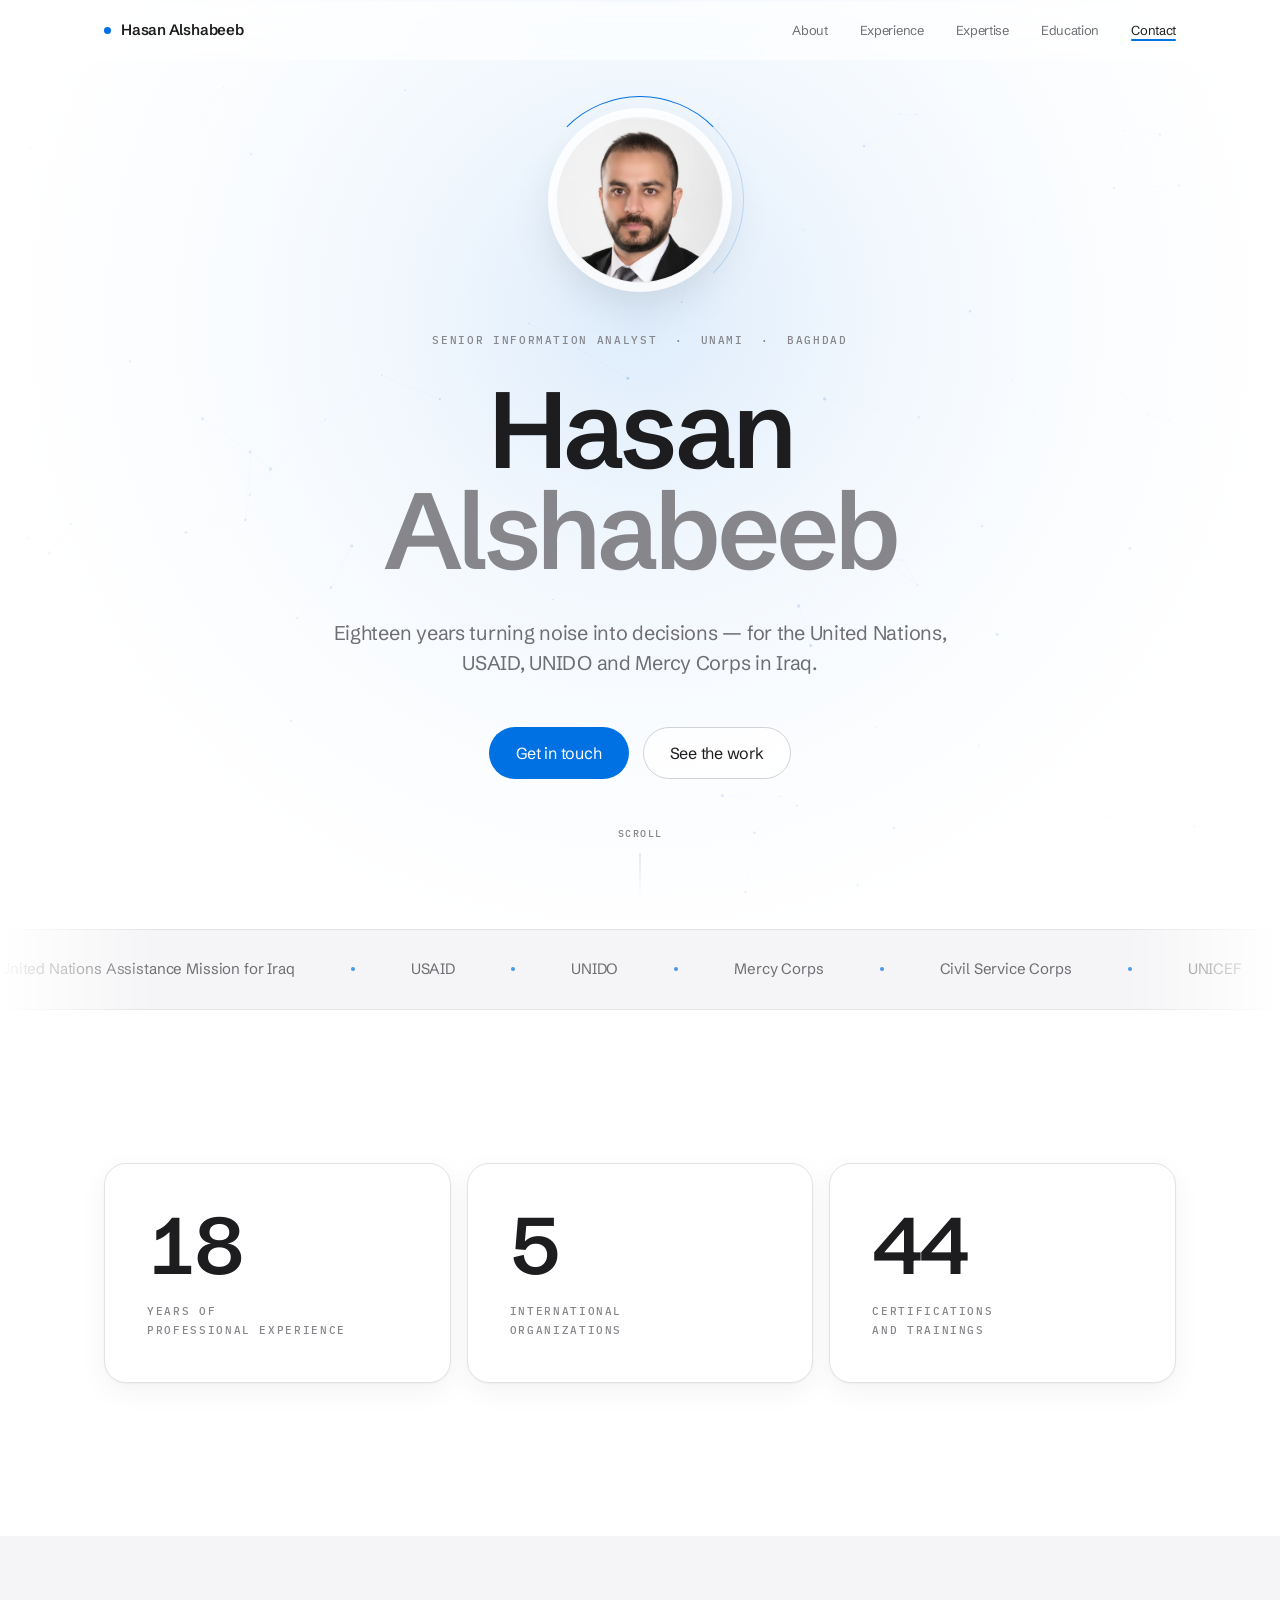
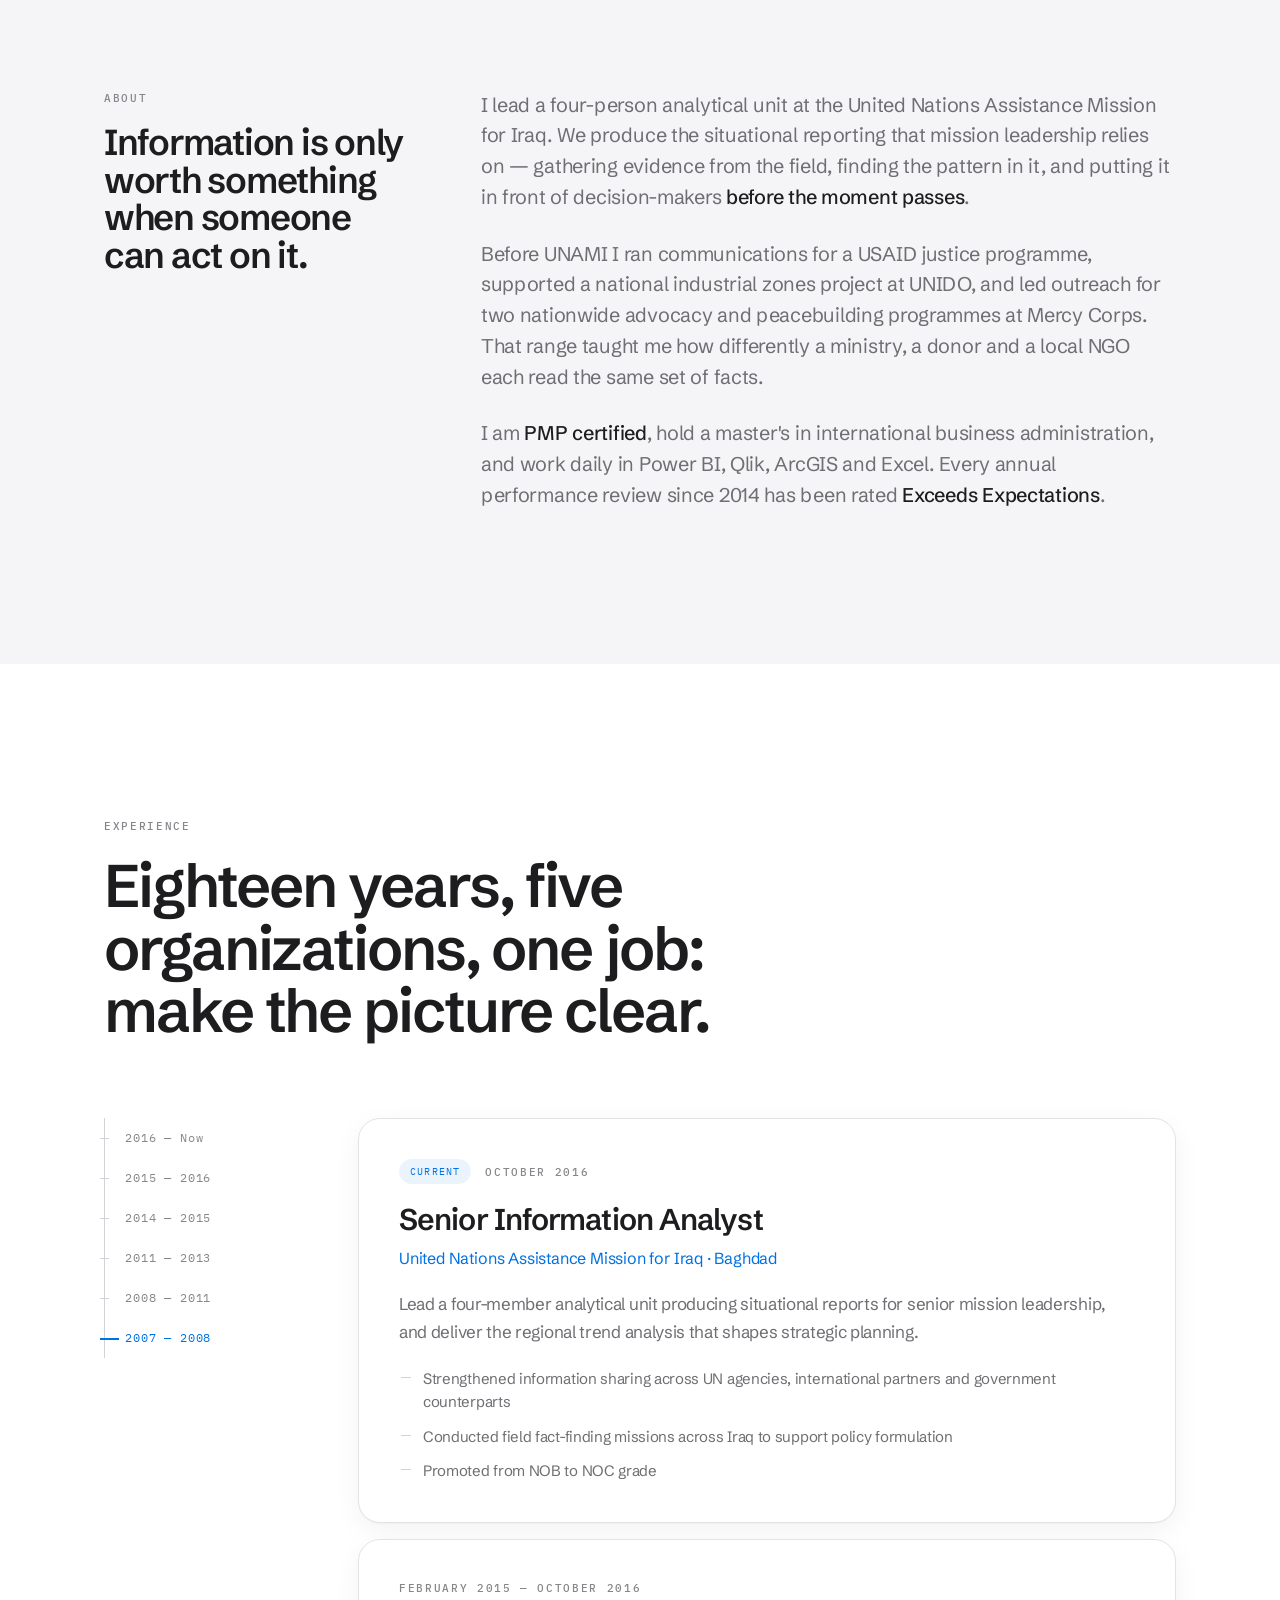
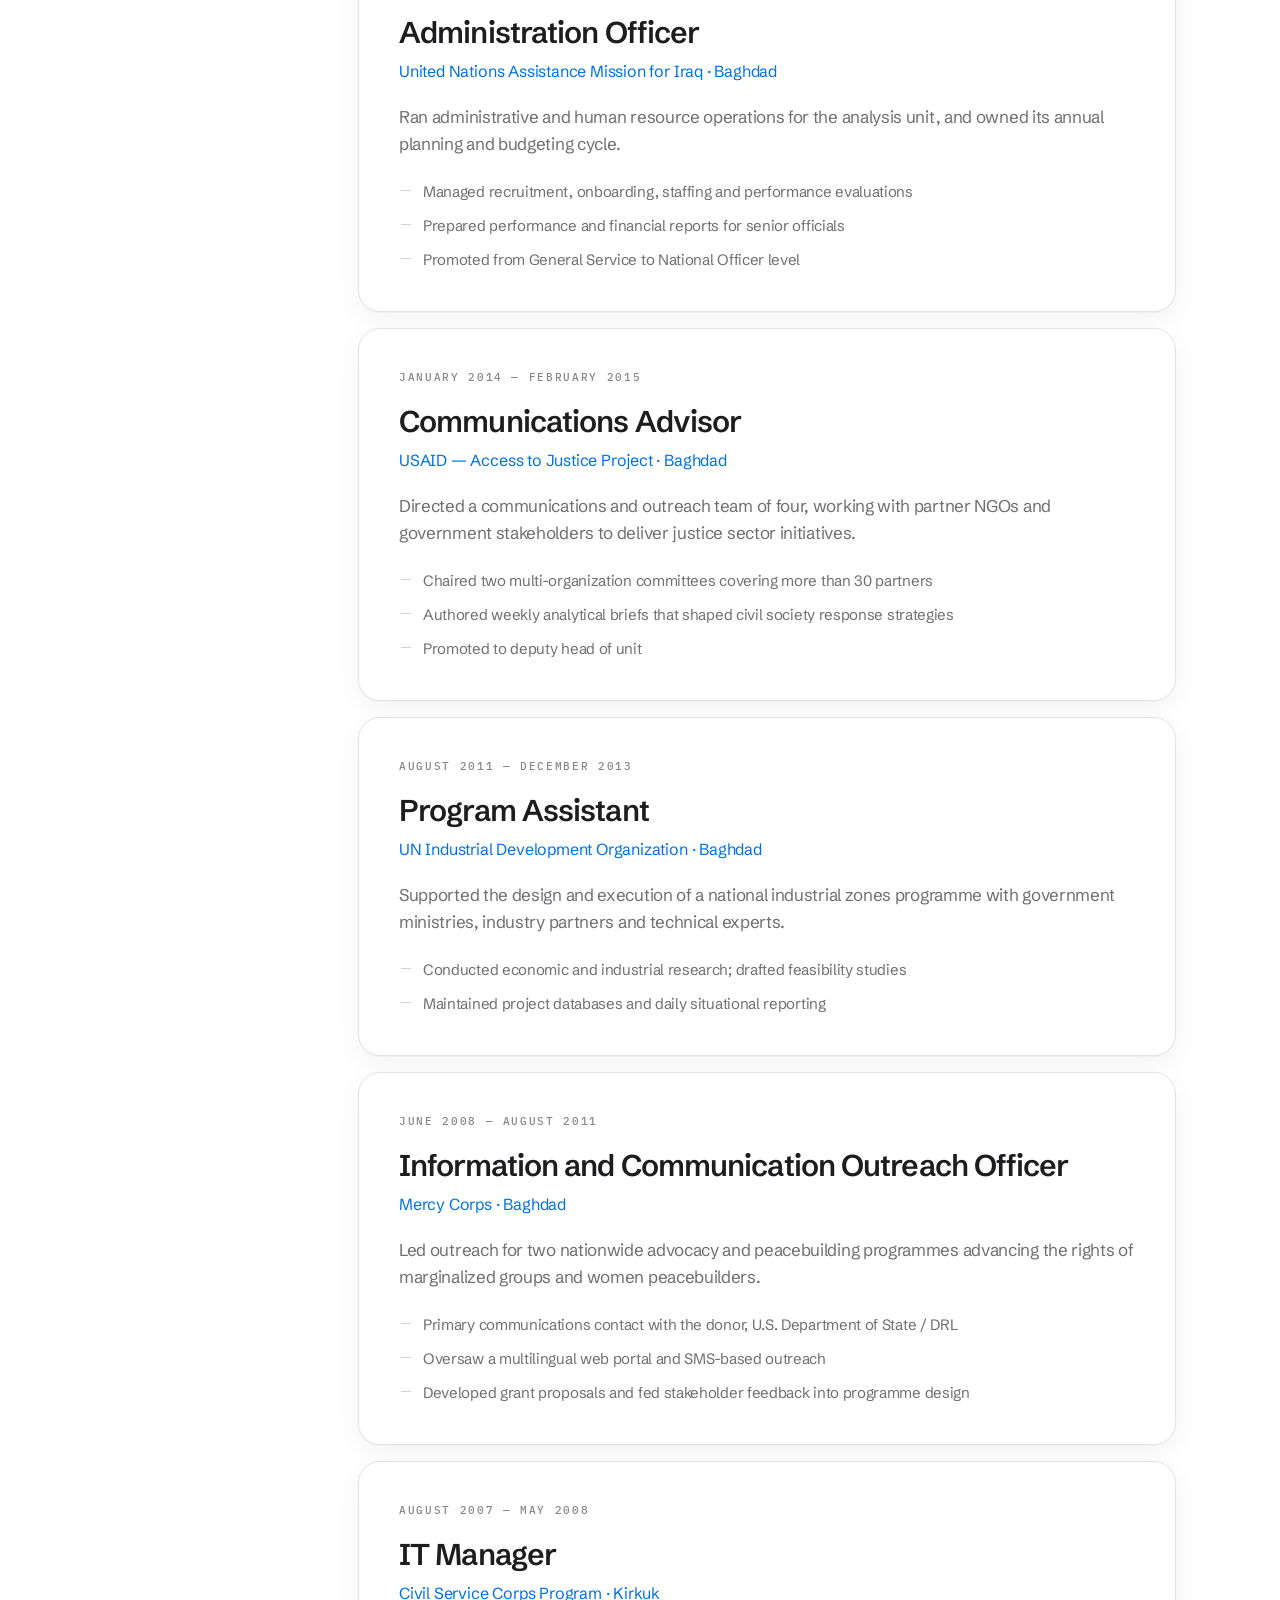
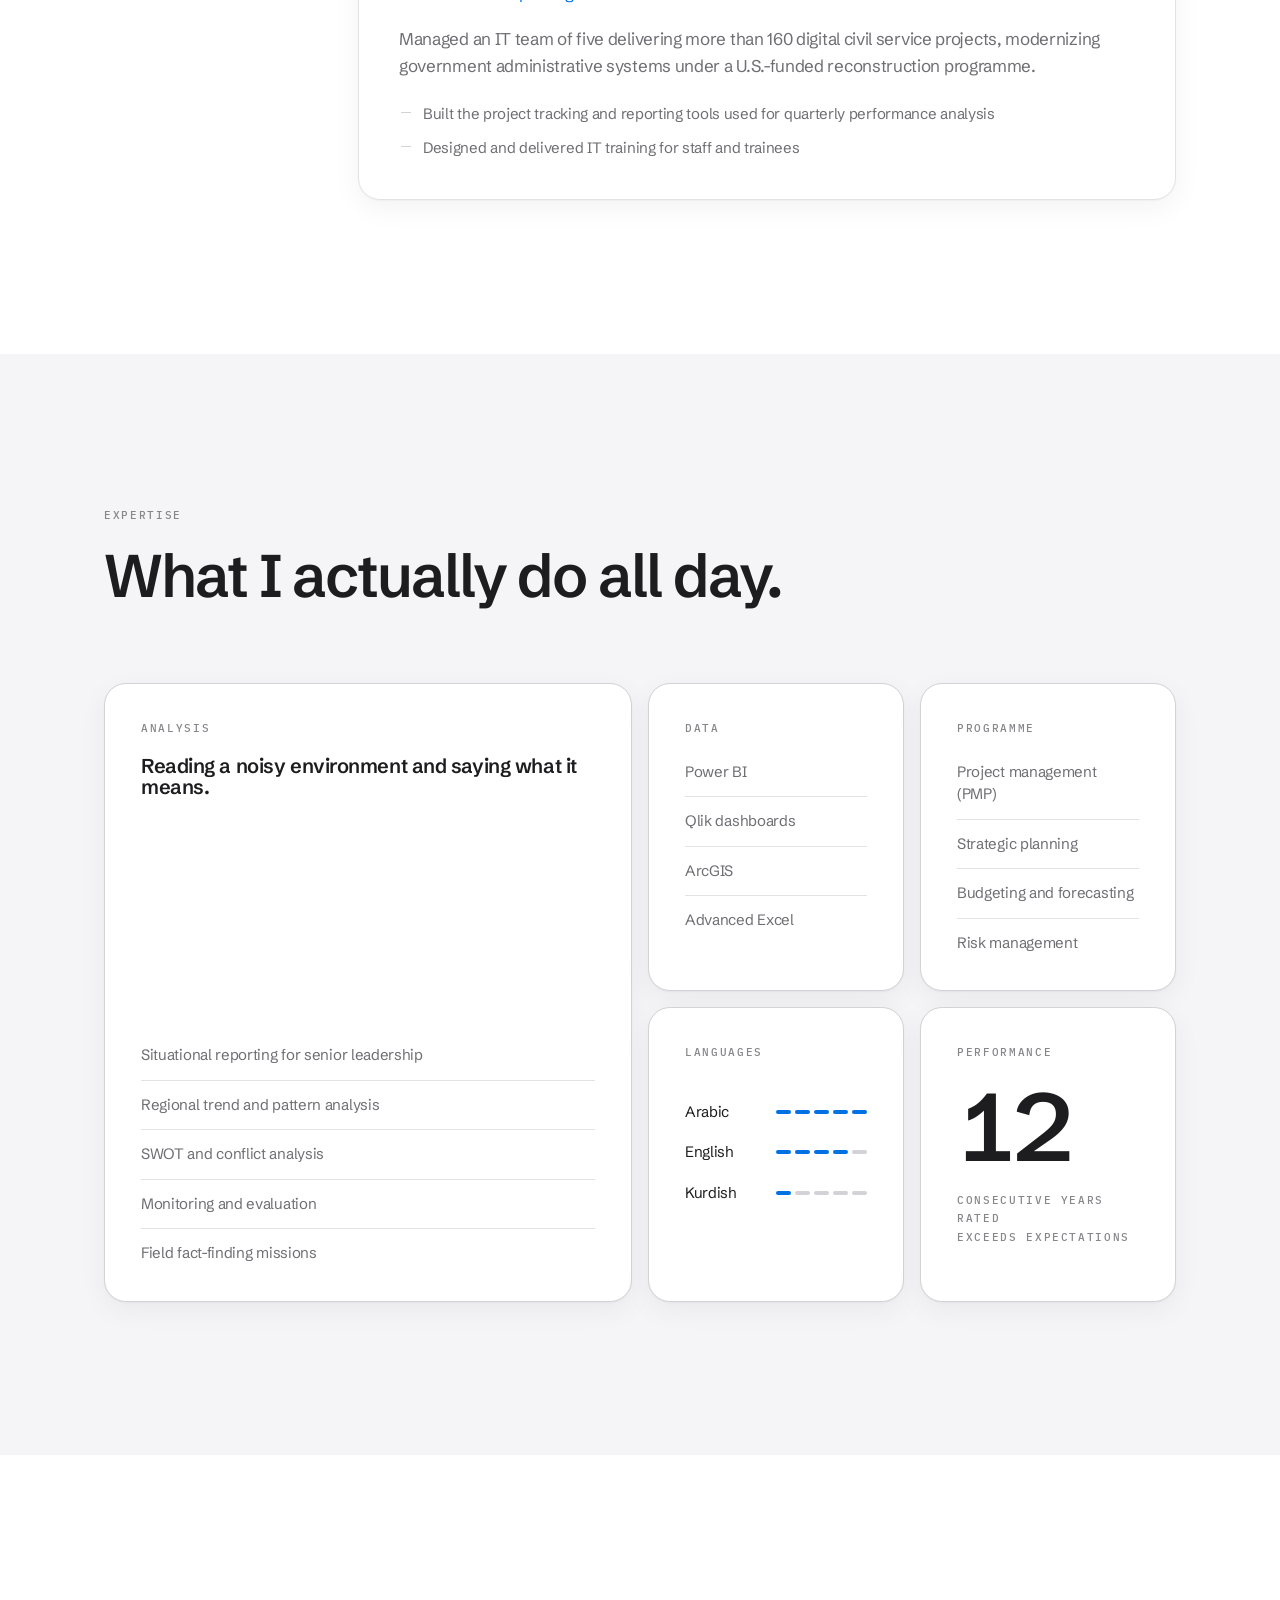
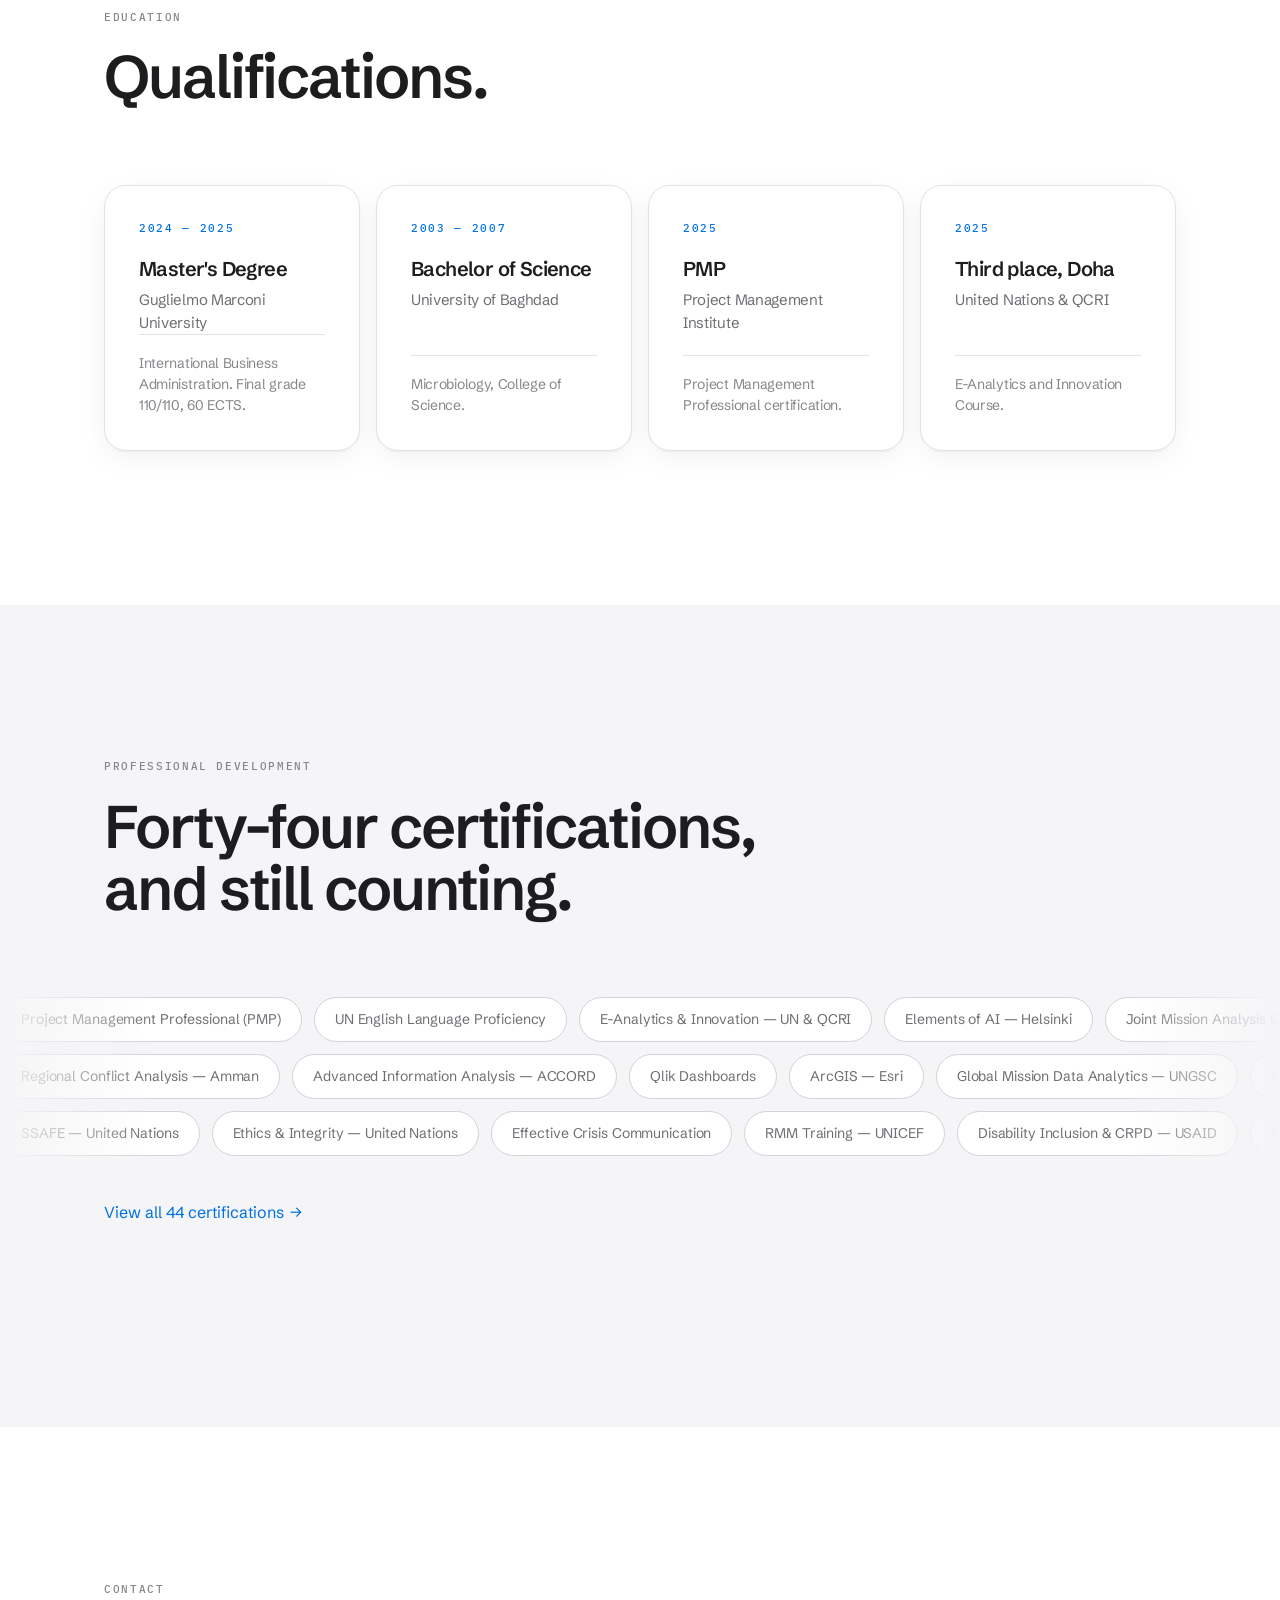
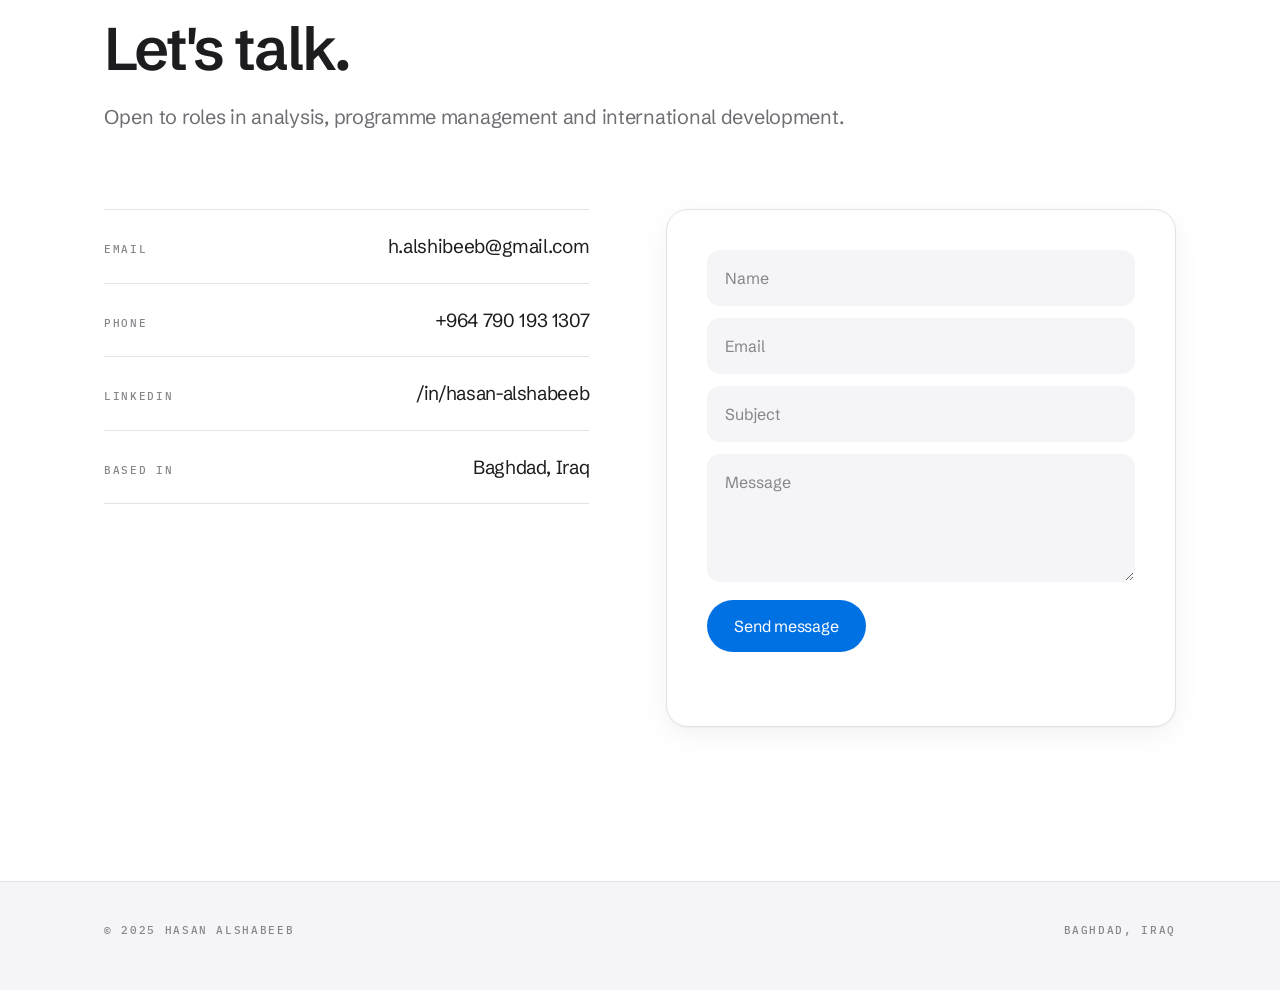
==== commit 1c9e351c: "Add favicon and version CSS/JS to bypass browser cache" ====
--- a/index.html
+++ b/index.html
@@ -20,7 +20,7 @@
 <link rel="preconnect" href="https://fonts.googleapis.com">
 <link rel="preconnect" href="https://fonts.gstatic.com" crossorigin>
 <link href="https://fonts.googleapis.com/css2?family=IBM+Plex+Mono:wght@400;500&family=Schibsted+Grotesk:wght@400;500;600;700&display=swap" rel="stylesheet">
-<link rel="stylesheet" href="styles.css">
+<link rel="stylesheet" href="styles.css?v=2">
 </head>
 
 <body>
@@ -556,6 +556,6 @@
   </div>
 </footer>
 
-<script src="script.js"></script>
+<script src="script.js?v=2"></script>
 </body>
 </html>
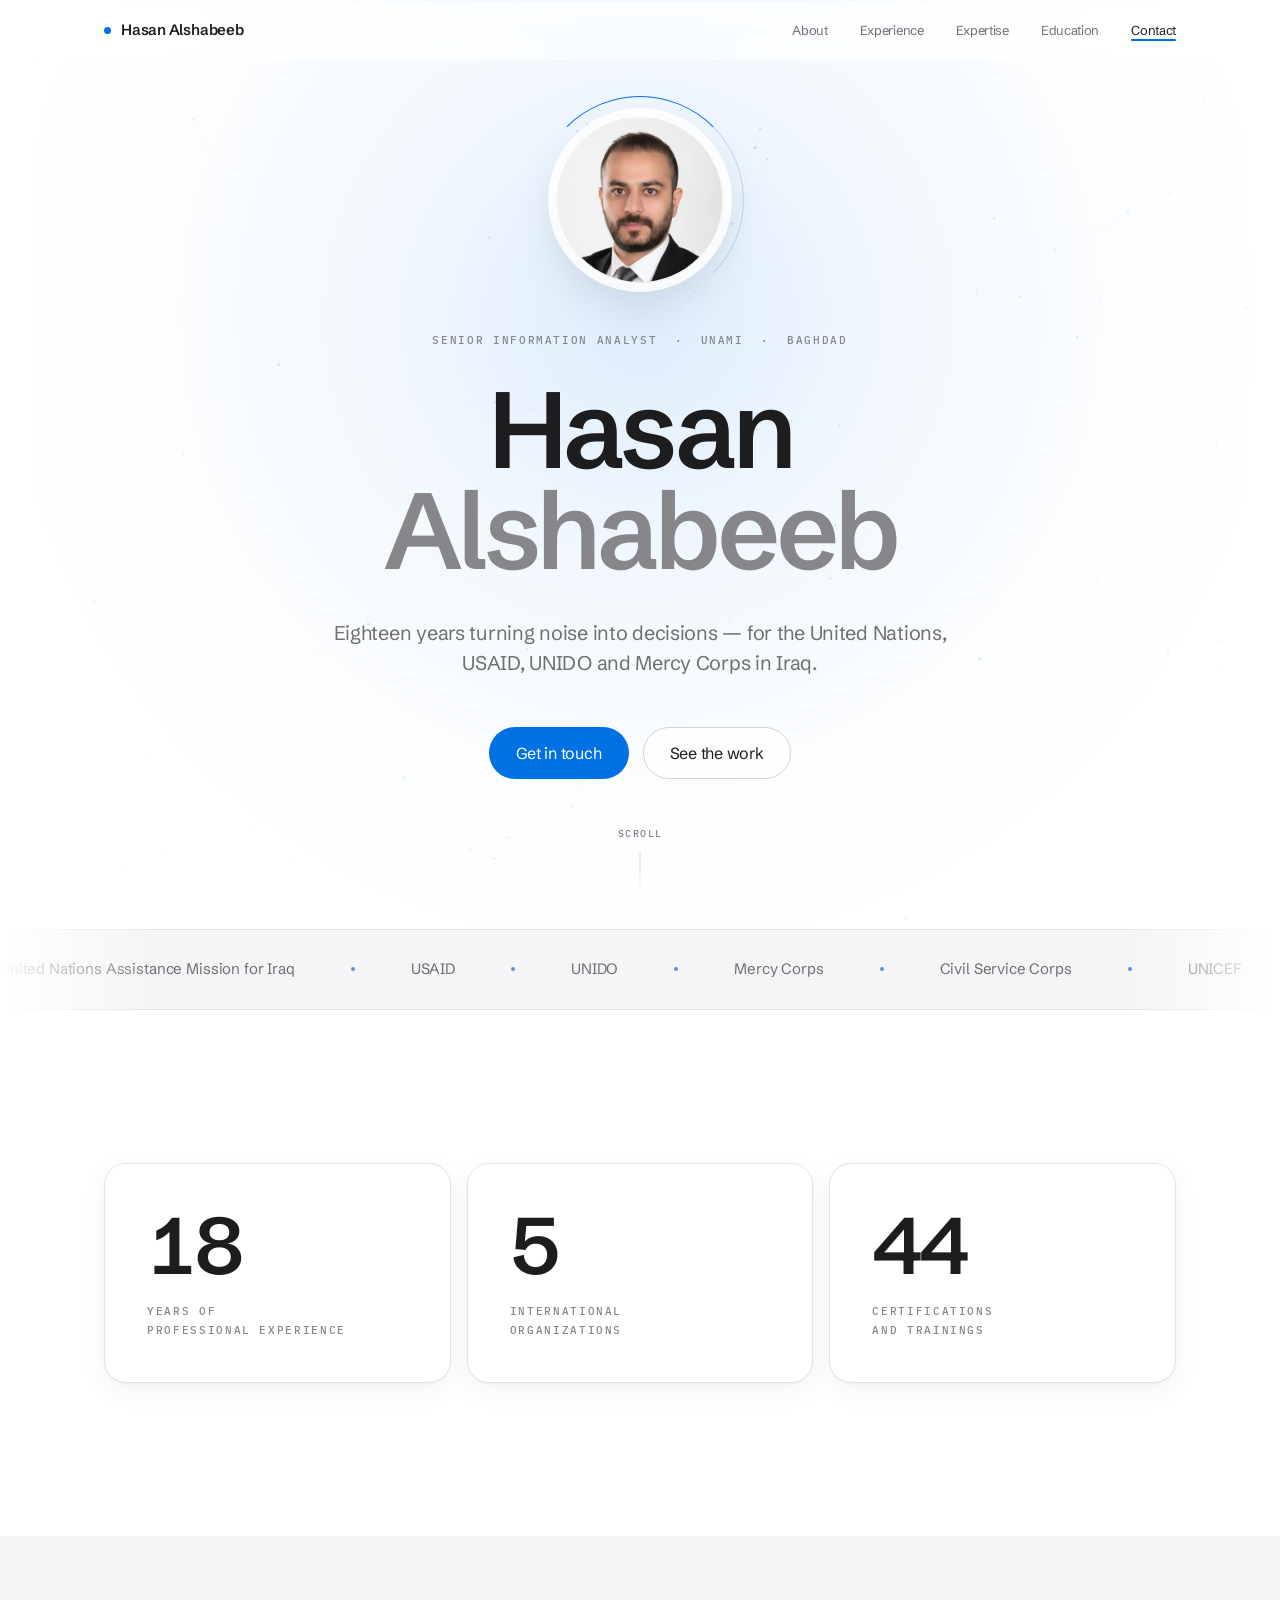
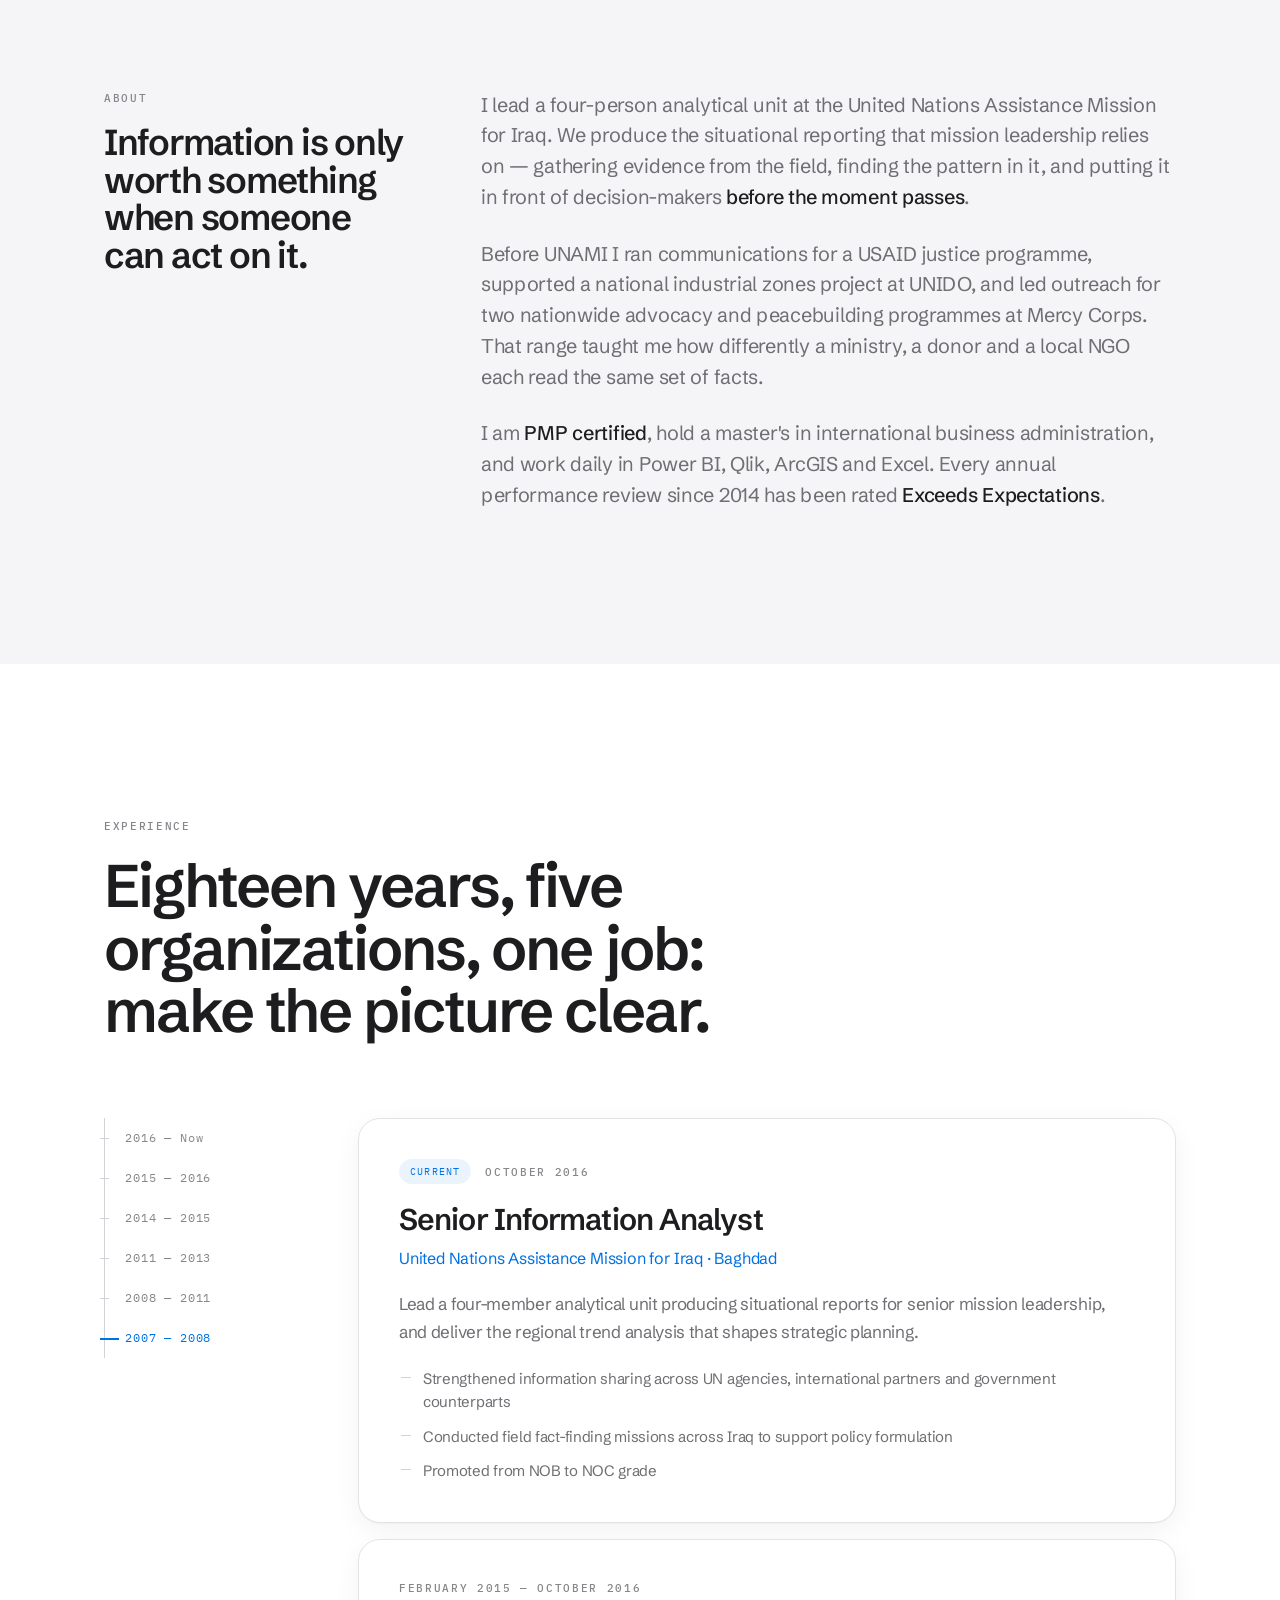
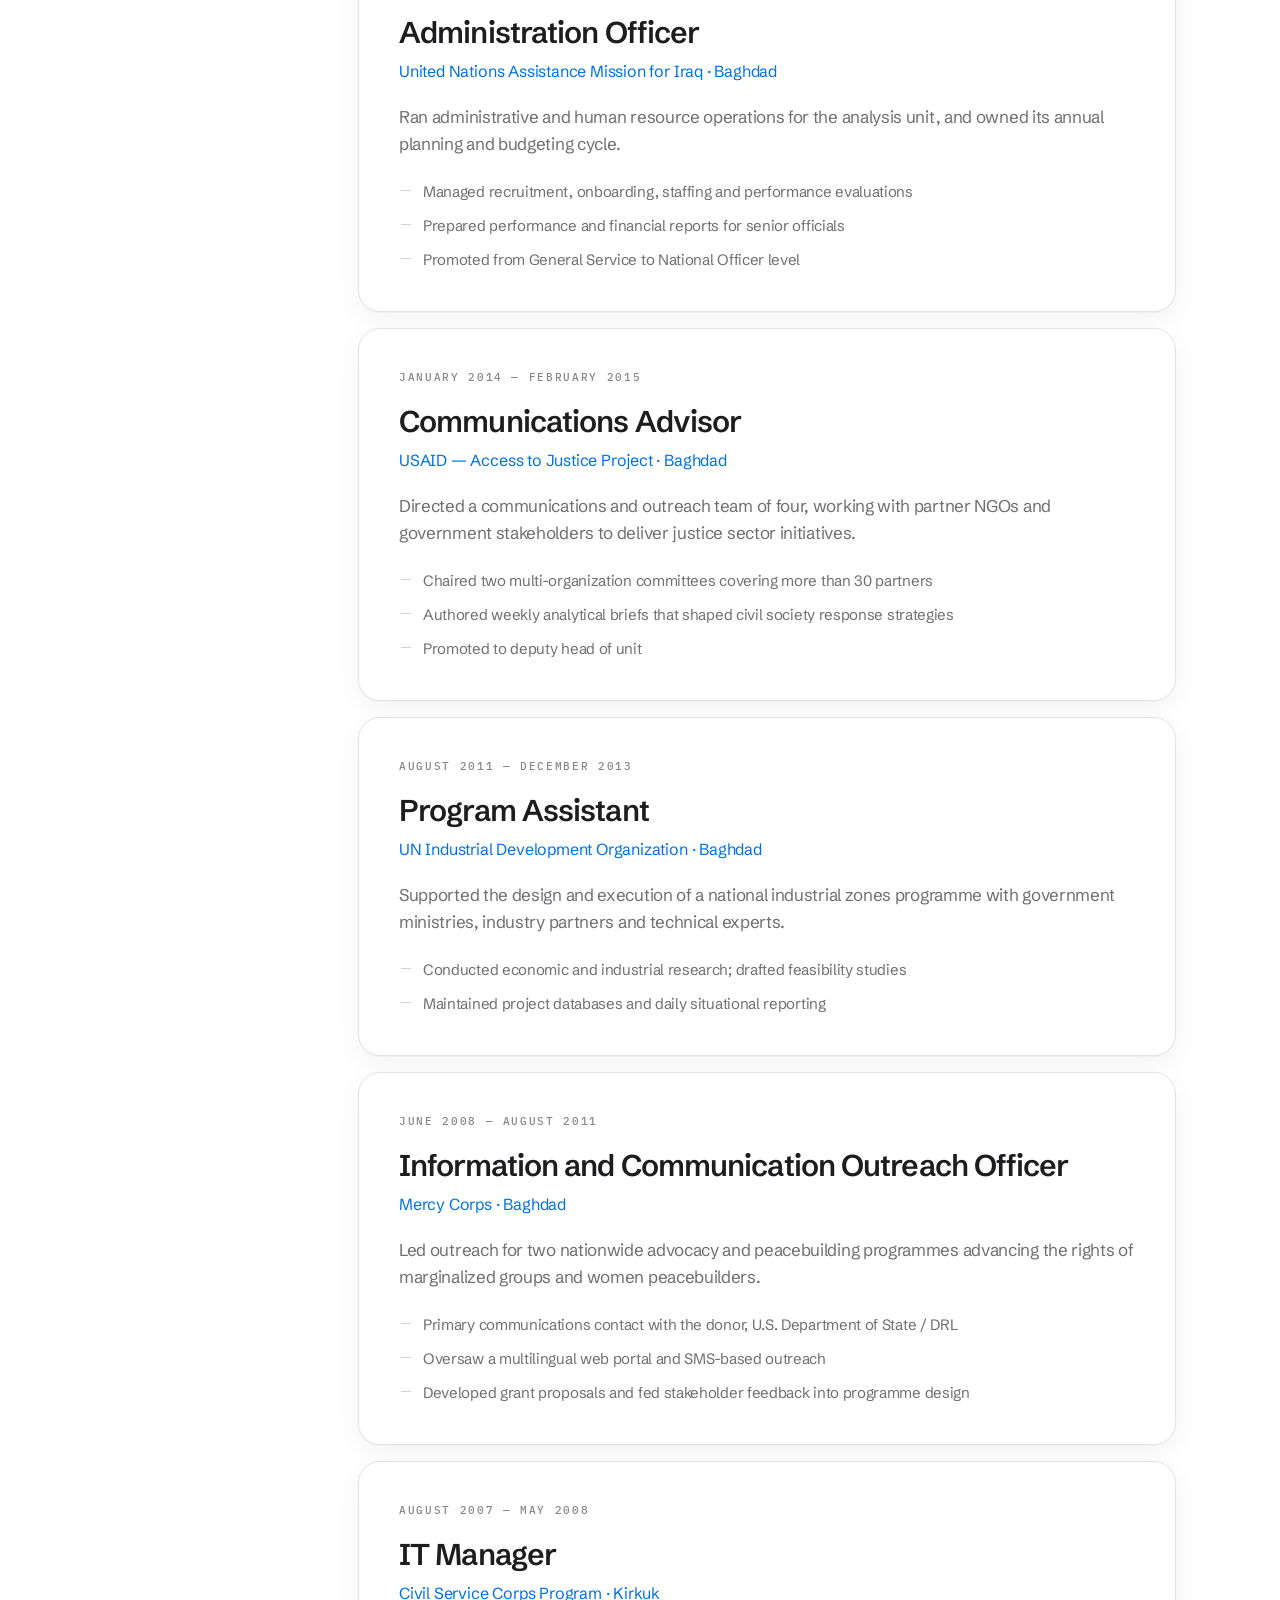
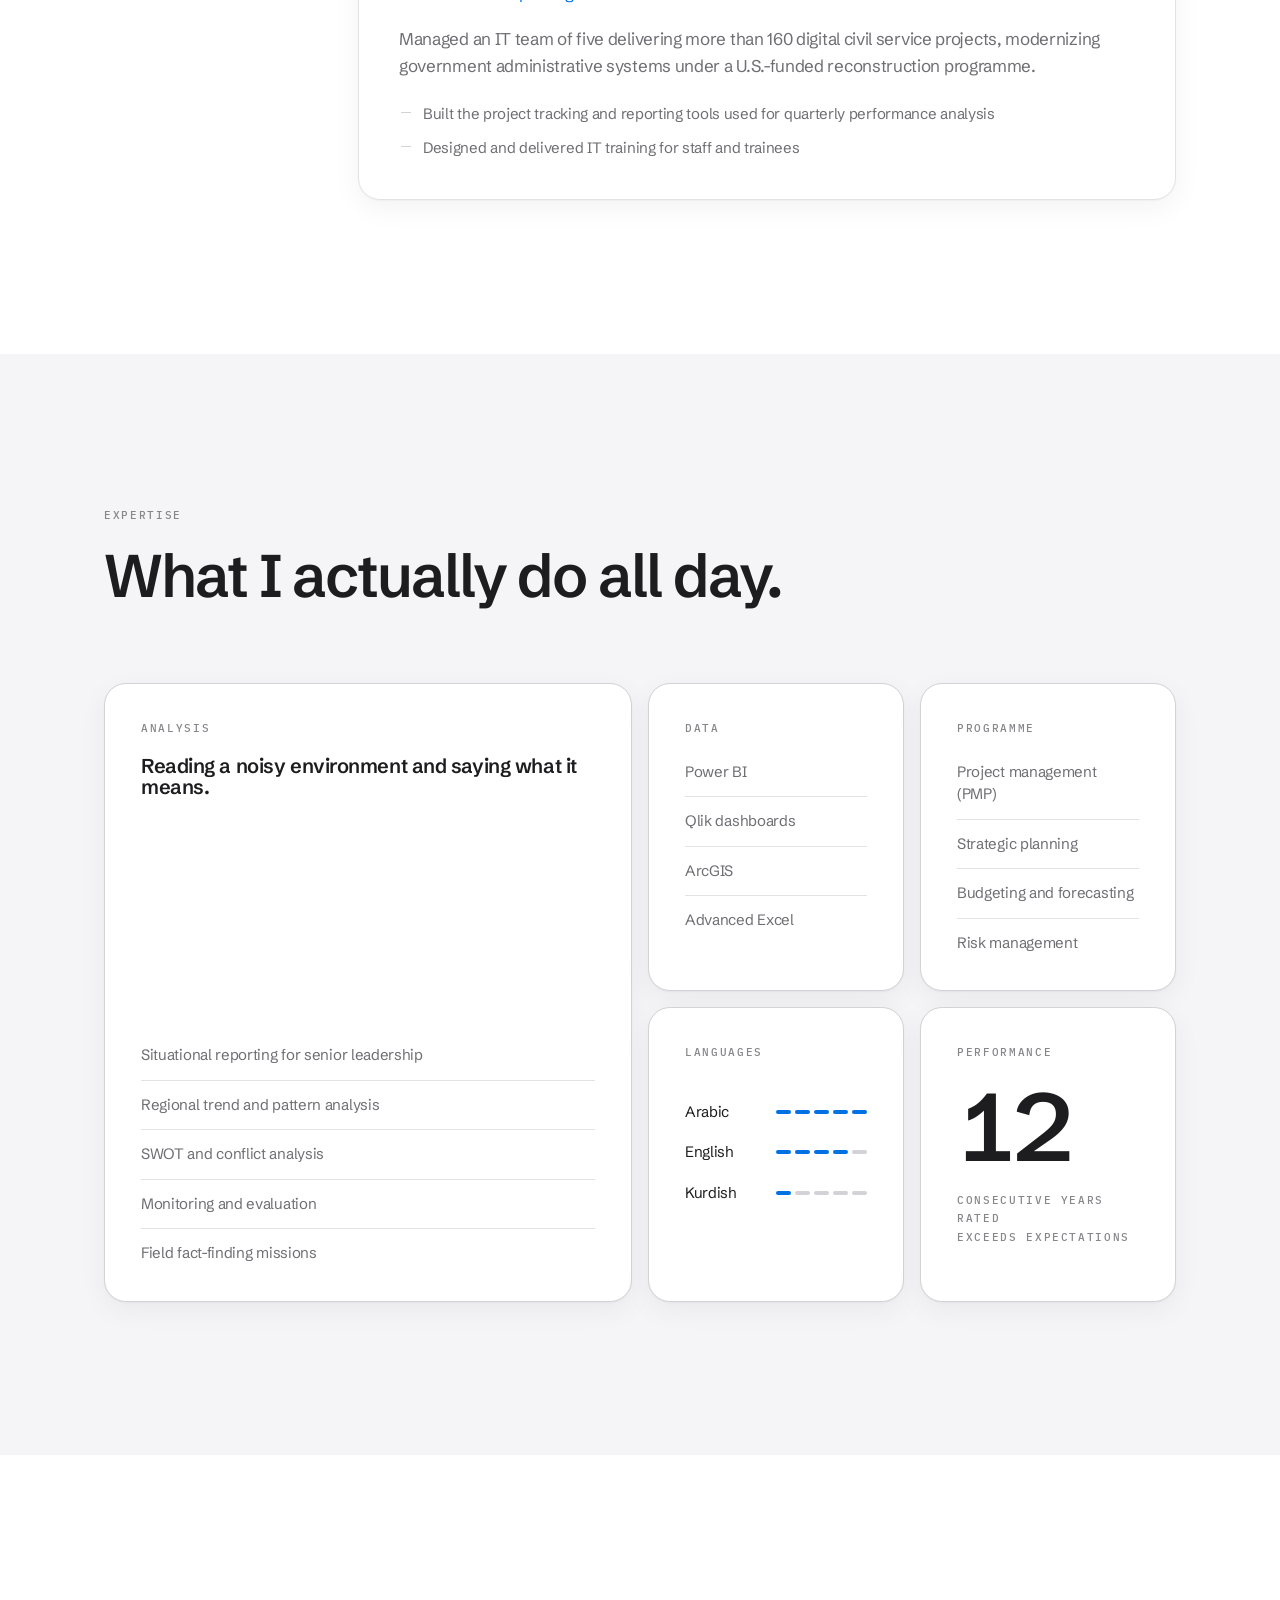
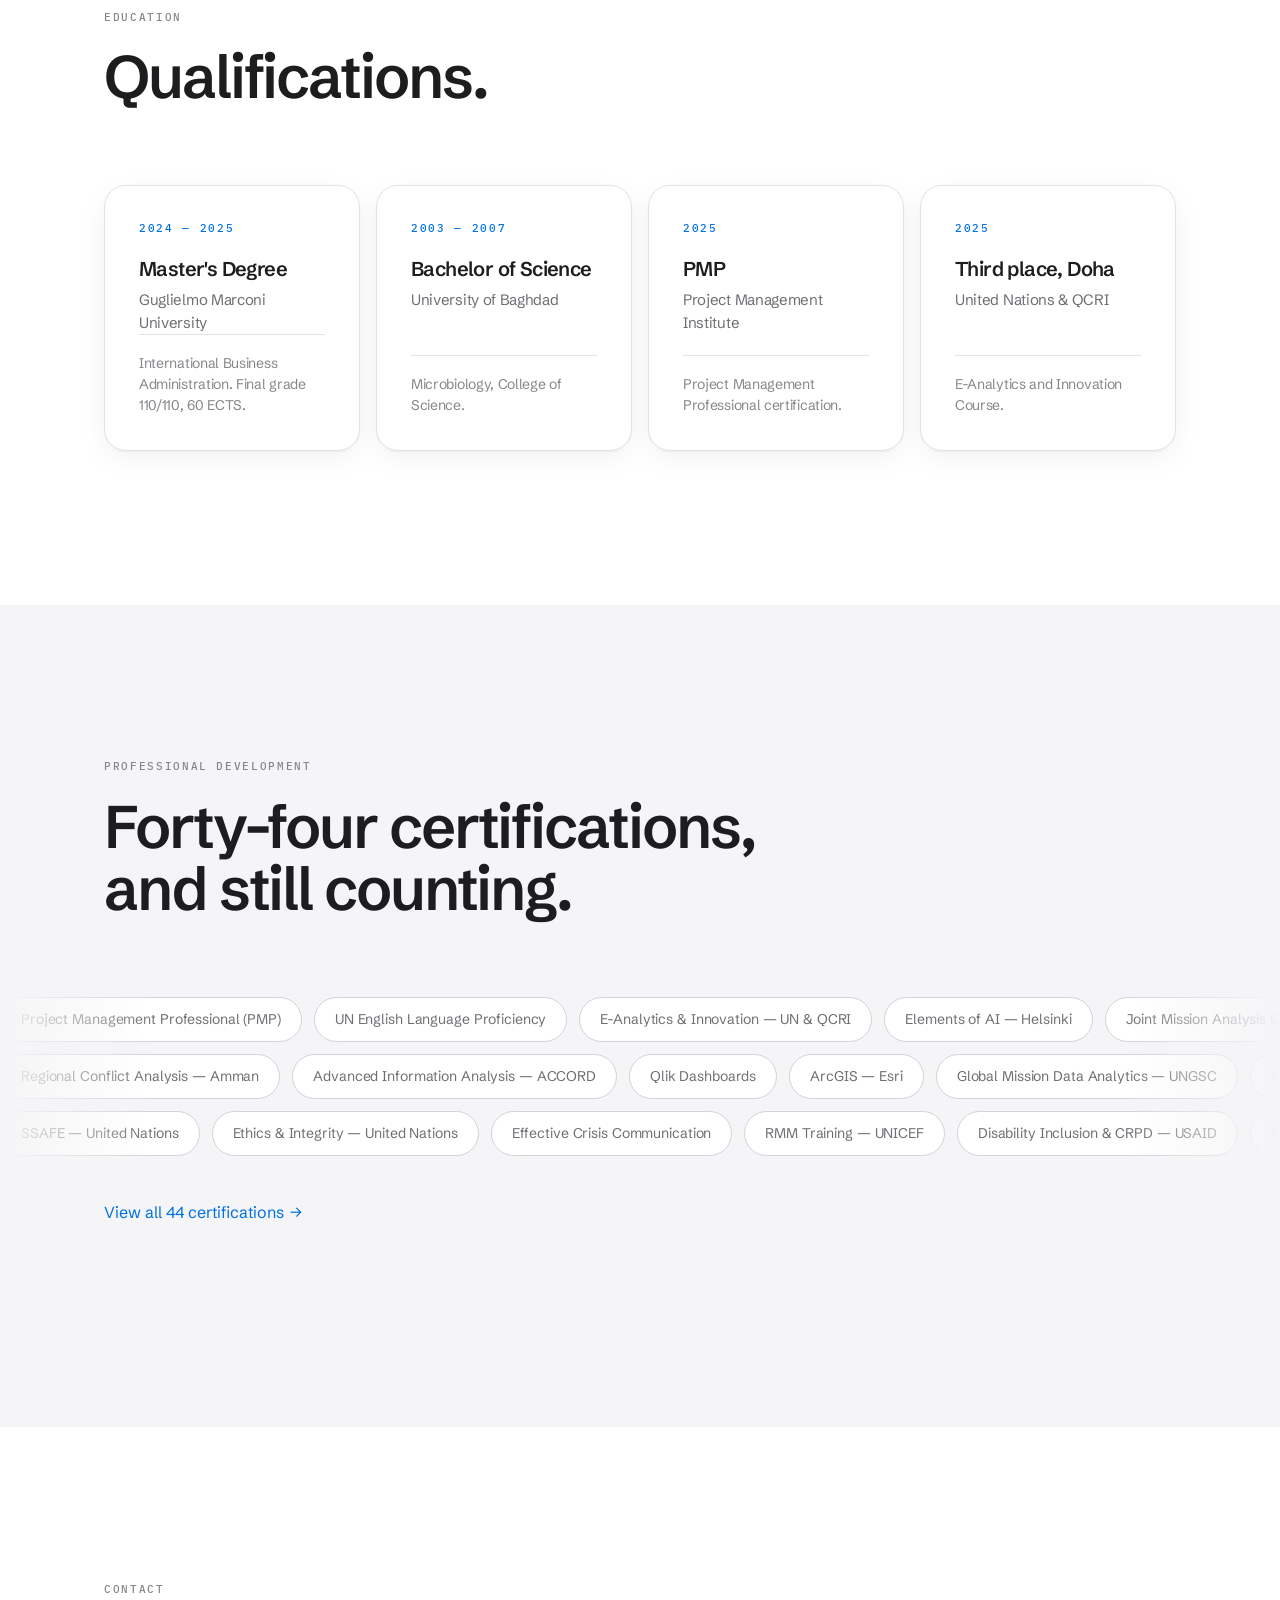
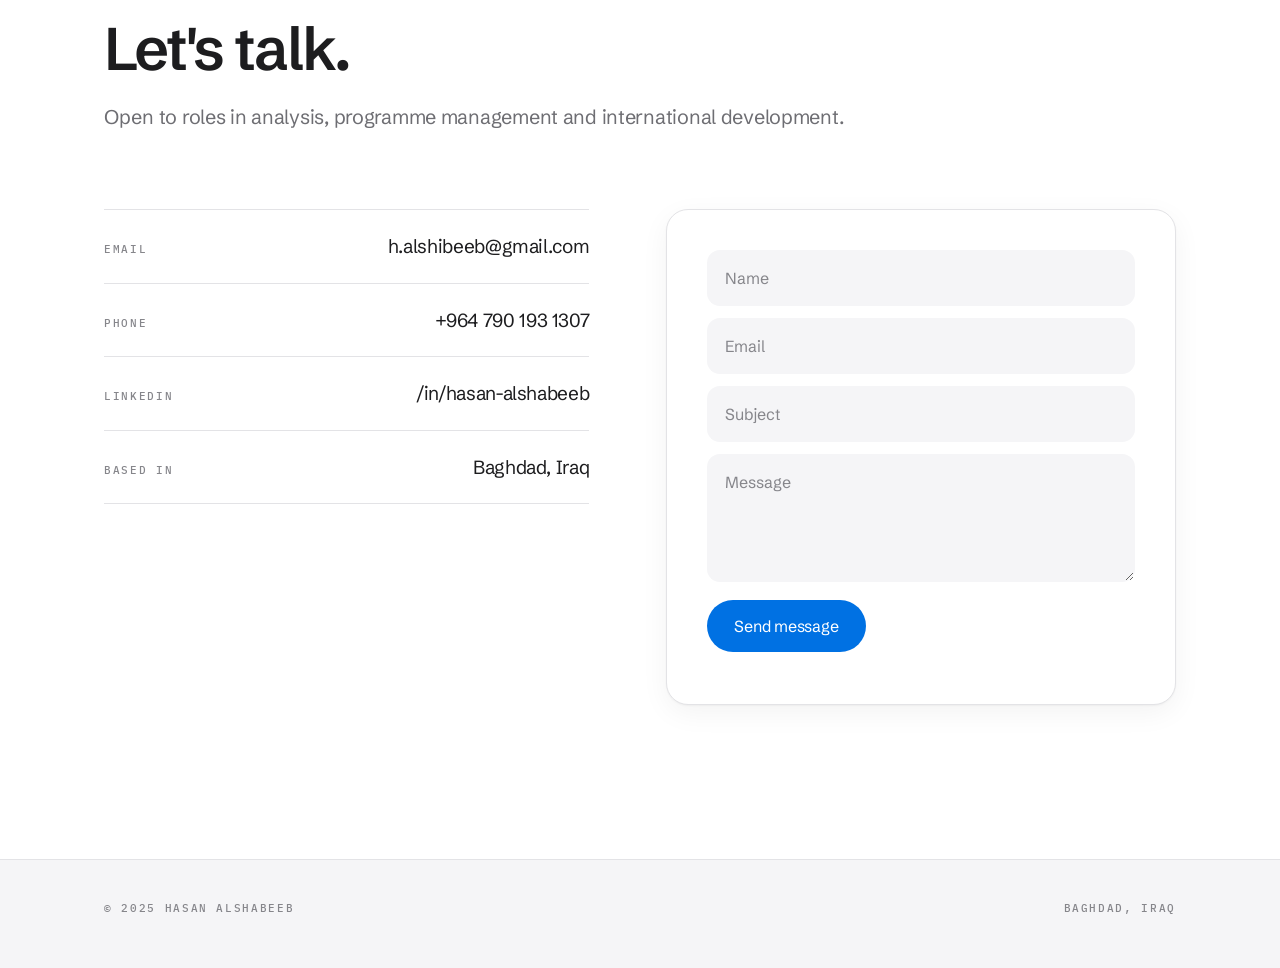
==== commit e6f3d954: "Clear success/error confirmation on contact form, add spam honeypot" ====
--- a/index.html
+++ b/index.html
@@ -20,7 +20,7 @@
 <link rel="preconnect" href="https://fonts.googleapis.com">
 <link rel="preconnect" href="https://fonts.gstatic.com" crossorigin>
 <link href="https://fonts.googleapis.com/css2?family=IBM+Plex+Mono:wght@400;500&family=Schibsted+Grotesk:wght@400;500;600;700&display=swap" rel="stylesheet">
-<link rel="stylesheet" href="styles.css?v=2">
+<link rel="stylesheet" href="styles.css?v=3">
 </head>
 
 <body>
@@ -541,6 +541,7 @@
         <input type="email" id="email"   name="email"   placeholder="Email"   aria-label="Email"   required>
         <input type="text"  id="subject" name="subject" placeholder="Subject" aria-label="Subject" required>
         <textarea id="message" name="message" placeholder="Message" aria-label="Message" required></textarea>
+        <input class="hp" type="text" name="_gotcha" tabindex="-1" autocomplete="off" aria-hidden="true">
         <button class="btn btn--fill" type="submit">Send message</button>
         <p class="form__note" role="status" aria-live="polite"></p>
       </form>
@@ -556,6 +557,6 @@
   </div>
 </footer>
 
-<script src="script.js?v=2"></script>
+<script src="script.js?v=3"></script>
 </body>
 </html>
--- a/styles.css
+++ b/styles.css
@@ -737,7 +737,40 @@
 }
 .form textarea { resize: vertical; min-height: 128px; }
 .form .btn { align-self: flex-start; margin-top: 6px; }
-.form__note { margin: 0; min-height: 22px; font-size: 0.875rem; color: var(--ink-2); }
+.form__note {
+  margin: 0;
+  min-height: 0;
+  font-size: 0.9375rem;
+  line-height: 1.45;
+  color: var(--ink-2);
+}
+
+/* a result the user cannot miss */
+.form__note.is-ok,
+.form__note.is-err {
+  display: flex;
+  align-items: flex-start;
+  gap: 10px;
+  margin-top: 4px;
+  padding: 14px 16px;
+  border-radius: 13px;
+  font-weight: 500;
+}
+.form__note.is-ok {
+  background: rgba(52, 199, 89, 0.10);
+  border: 1px solid rgba(40, 160, 70, 0.3);
+  color: #1c7a35;
+}
+.form__note.is-err {
+  background: rgba(255, 59, 48, 0.08);
+  border: 1px solid rgba(215, 0, 21, 0.28);
+  color: #c00512;
+}
+.form__note.is-ok::before   { content: "\2713"; font-weight: 700; }
+.form__note.is-err::before  { content: "\0021"; font-weight: 700; }
+
+/* honeypot — hidden from people, tempting to bots */
+.hp { position: absolute; left: -9999px; width: 1px; height: 1px; overflow: hidden; }
 
 /* ==========================================================================
    Footer
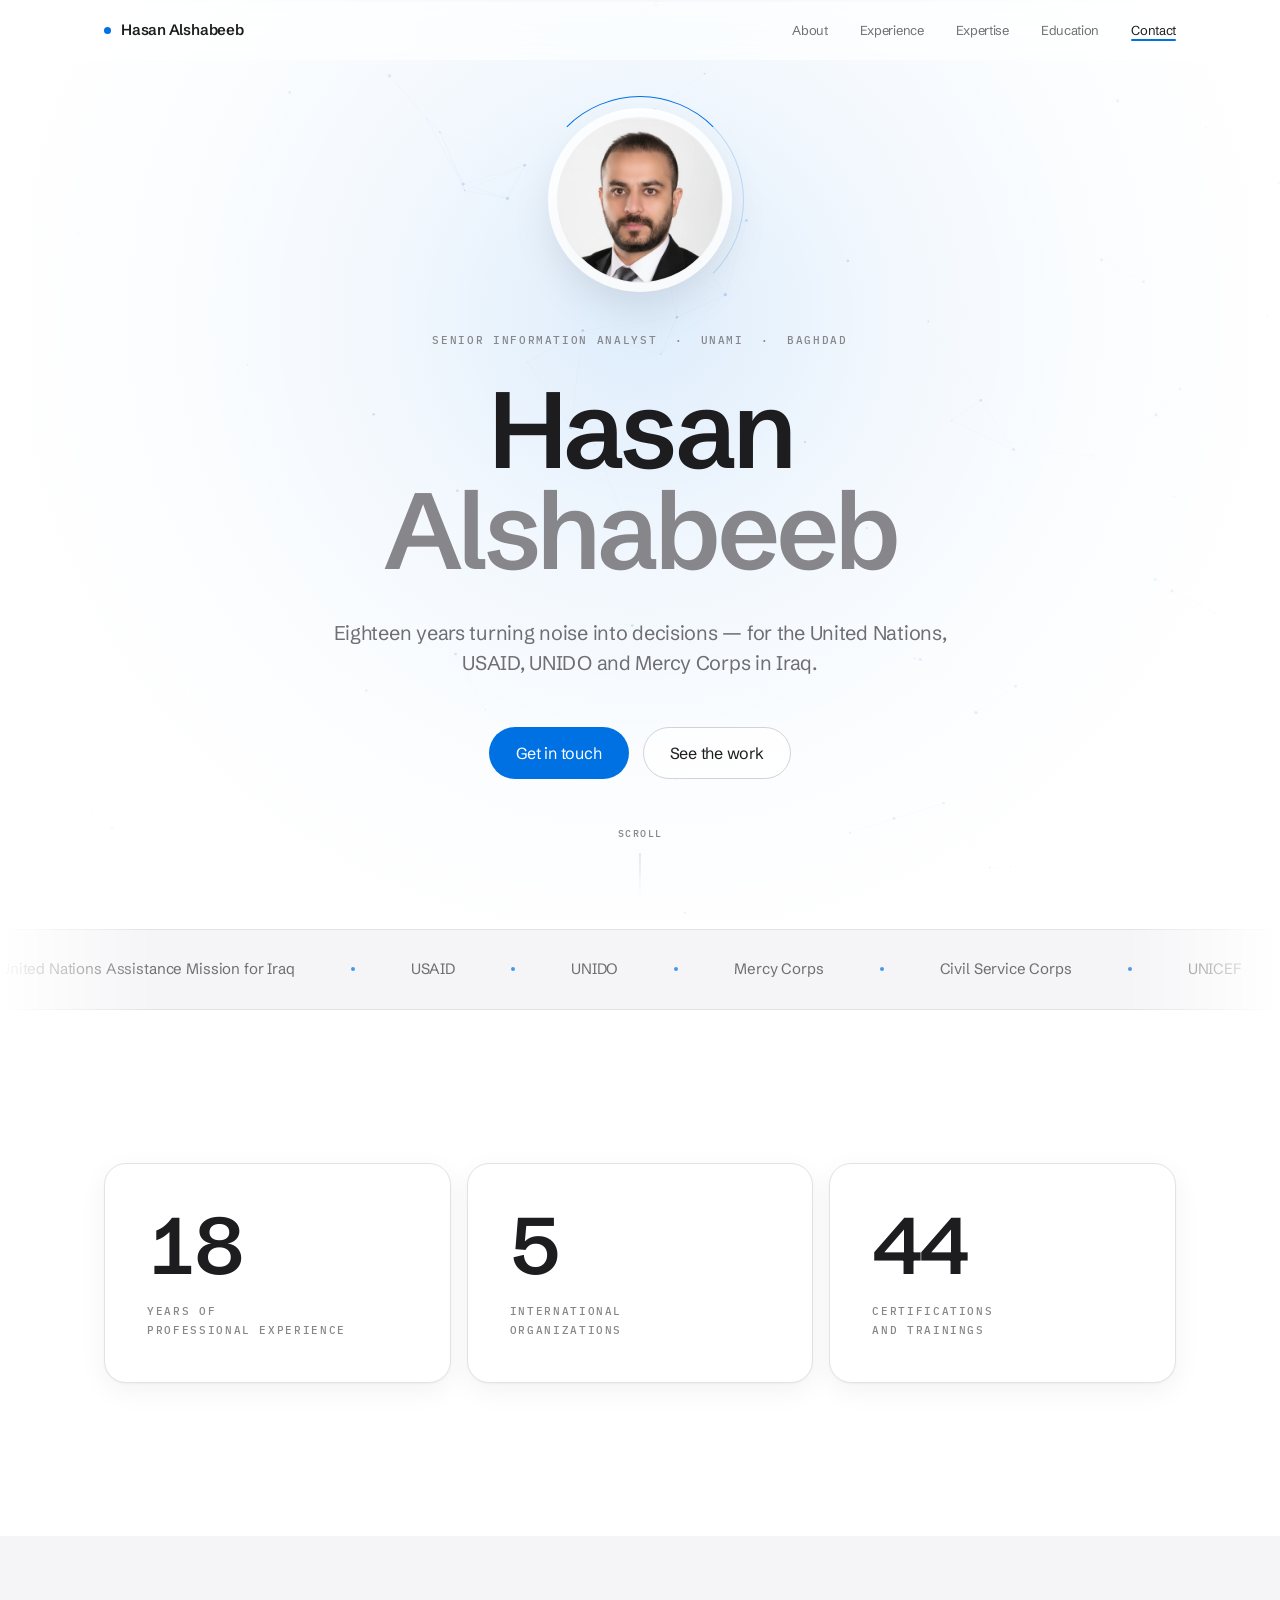
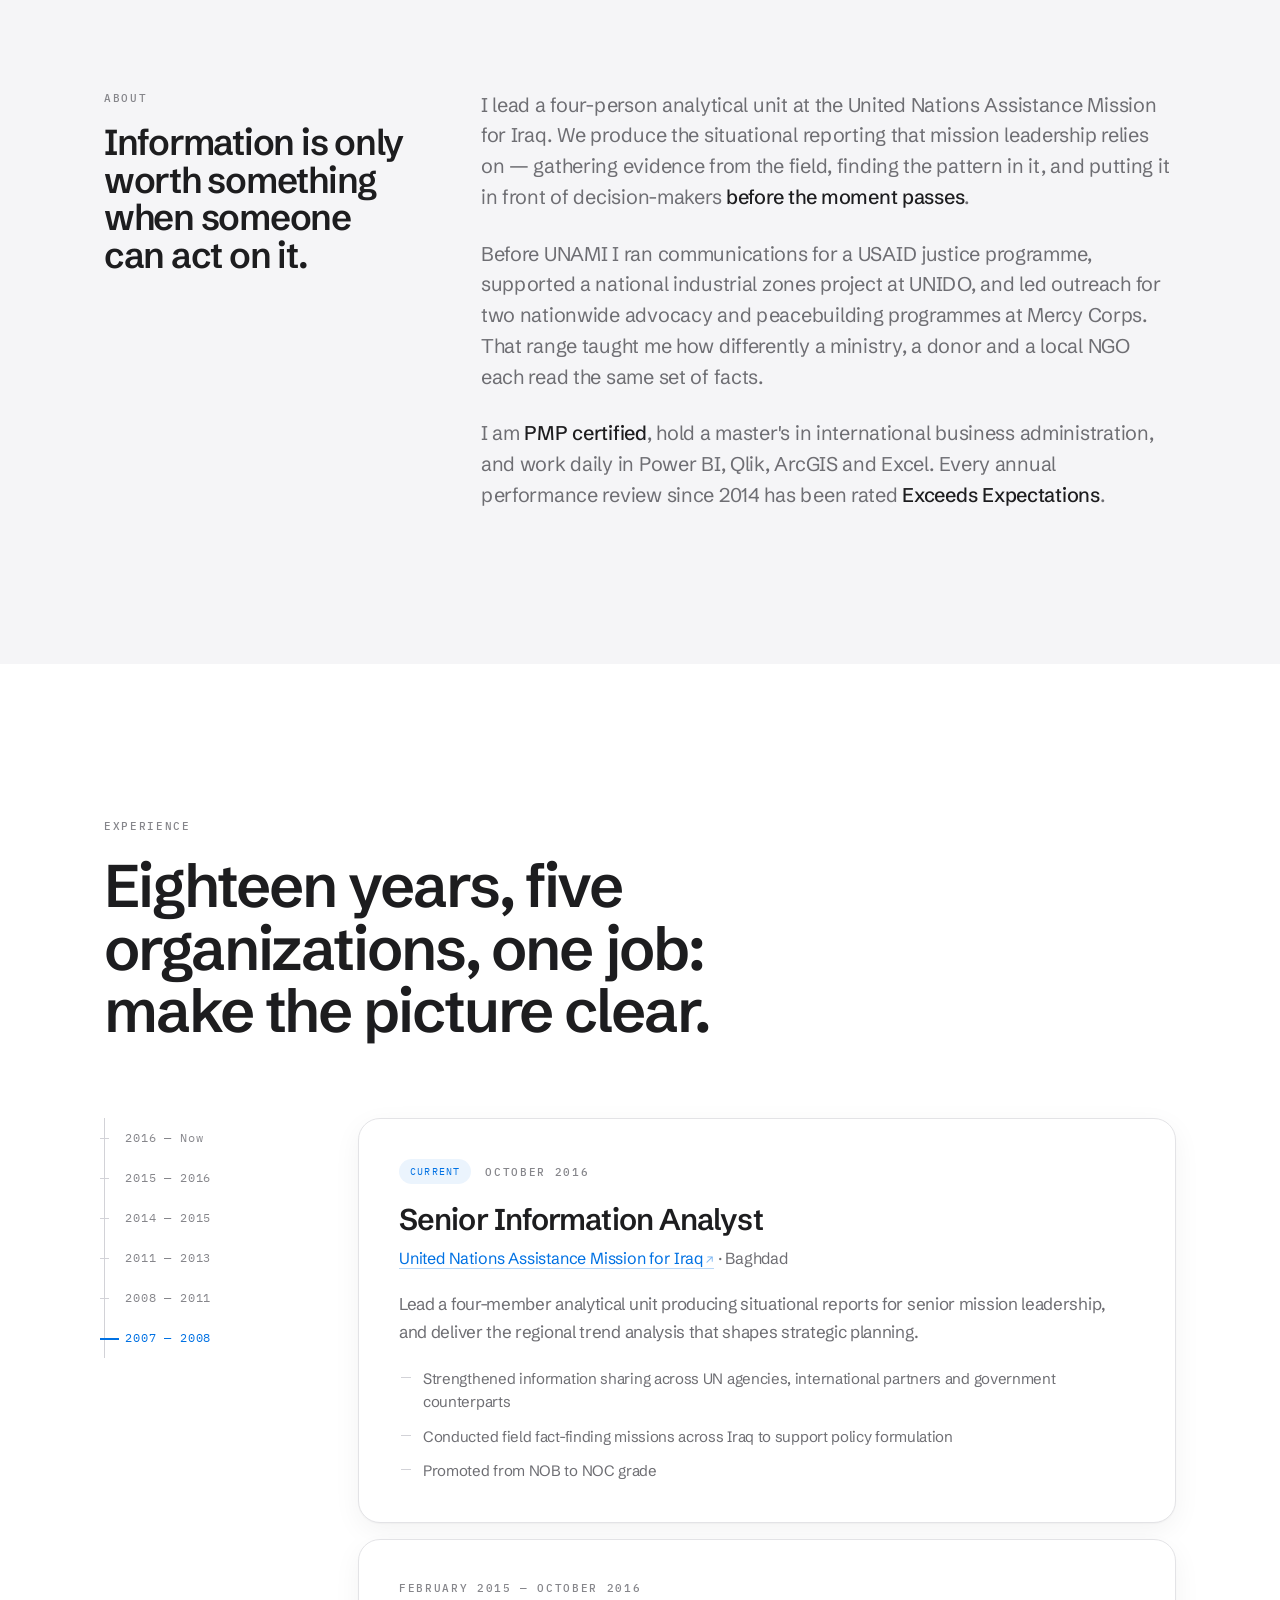
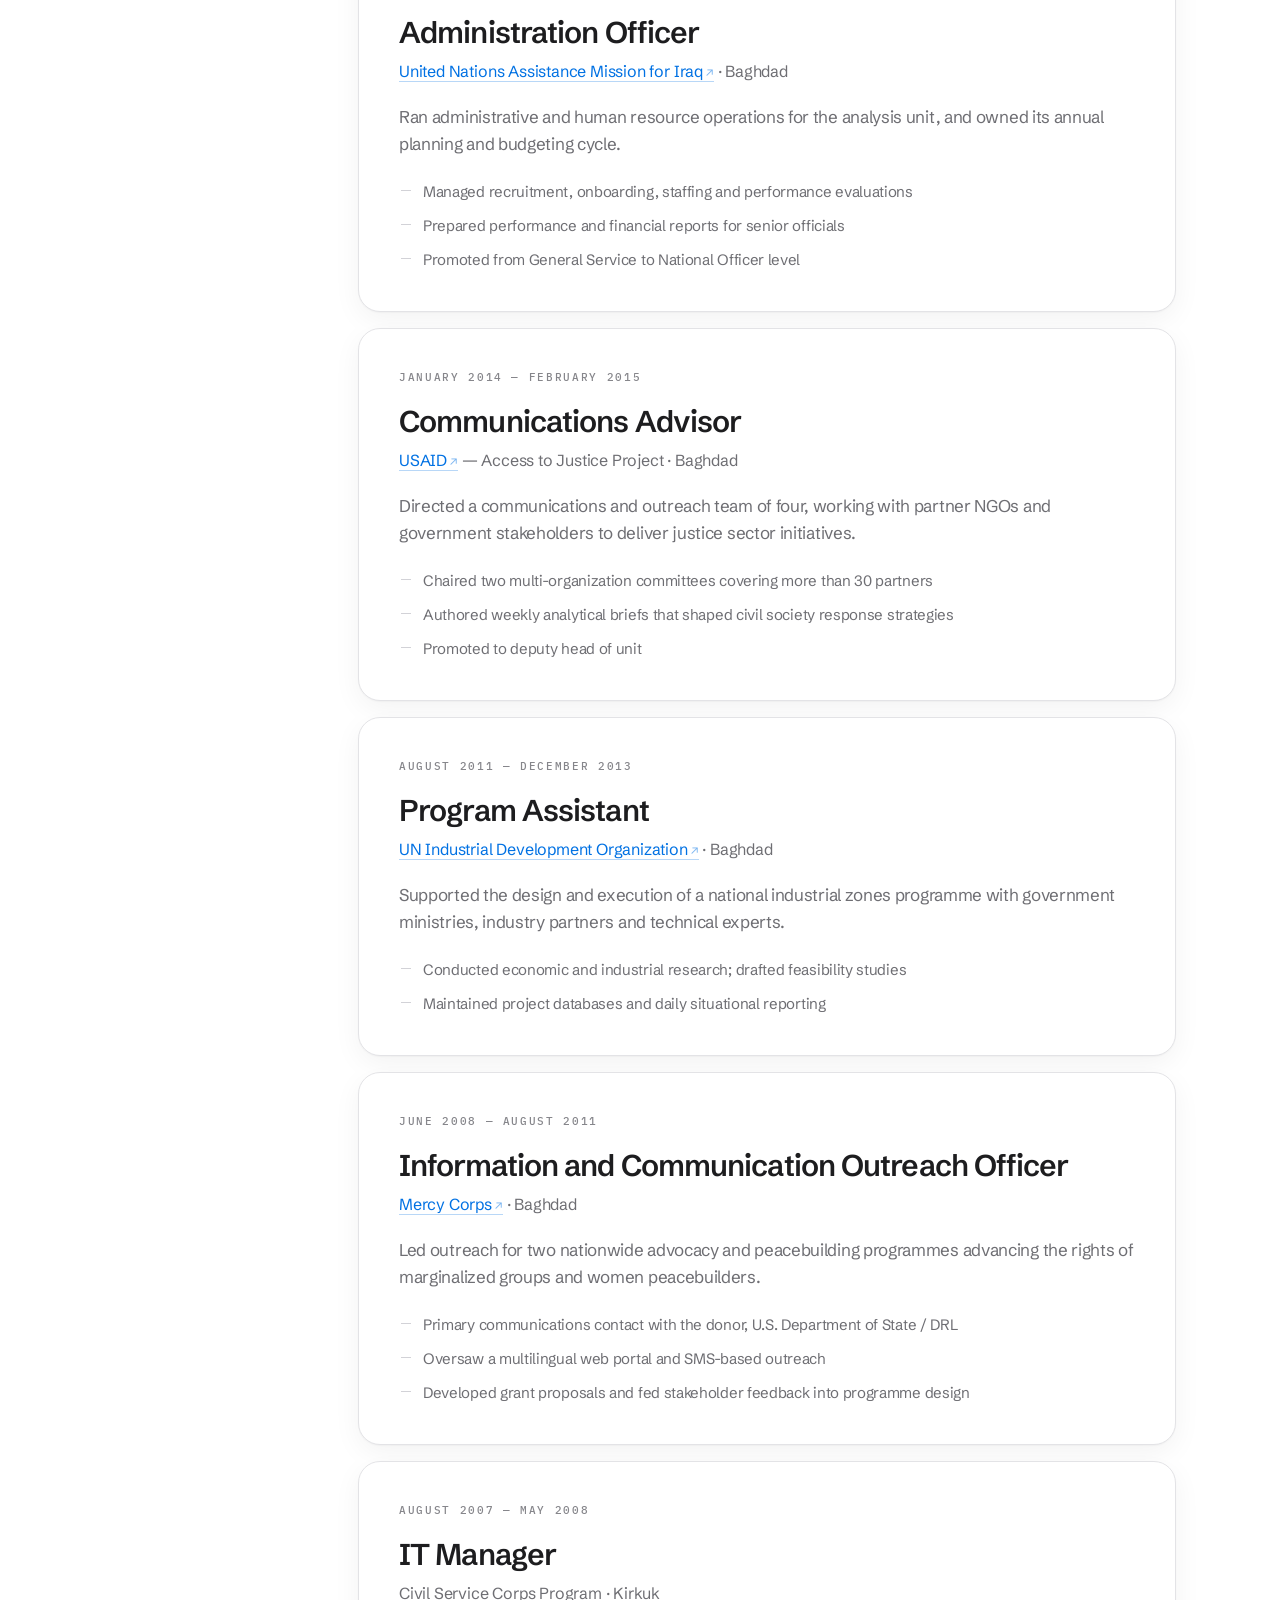
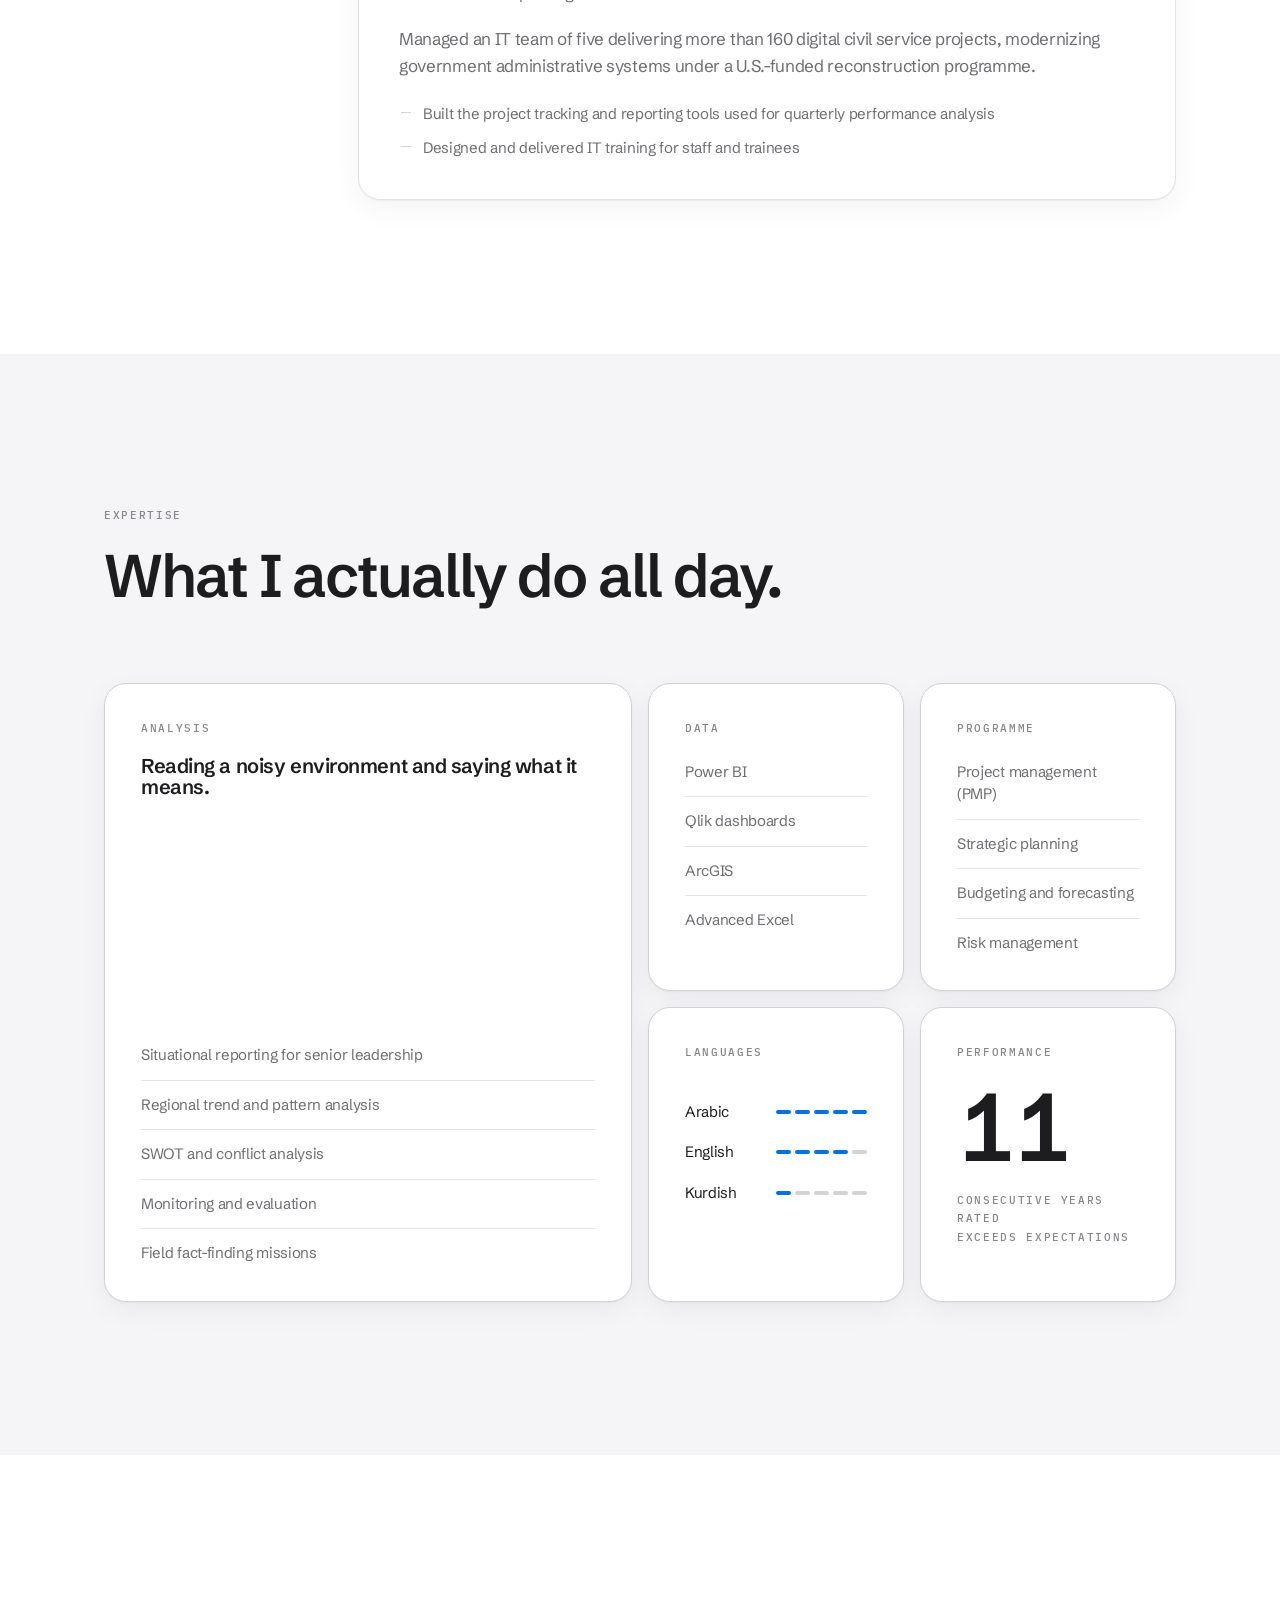
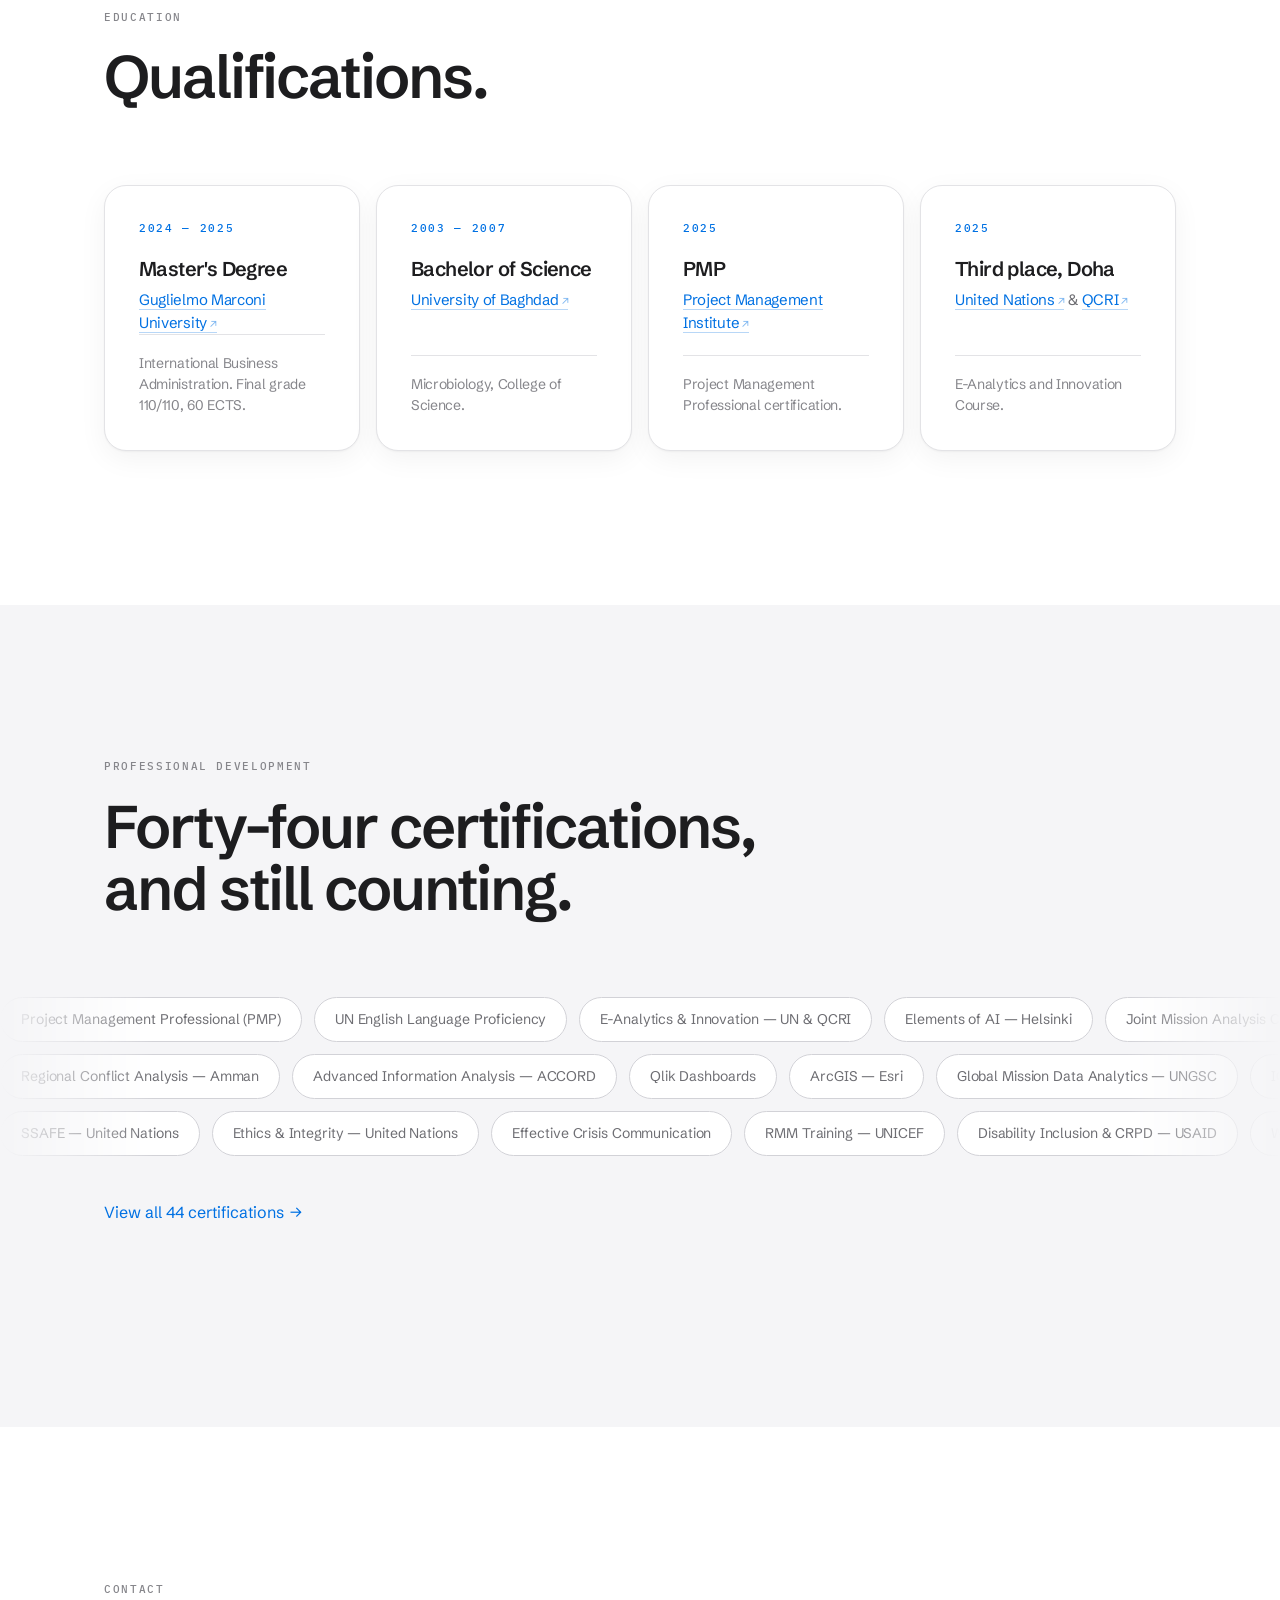
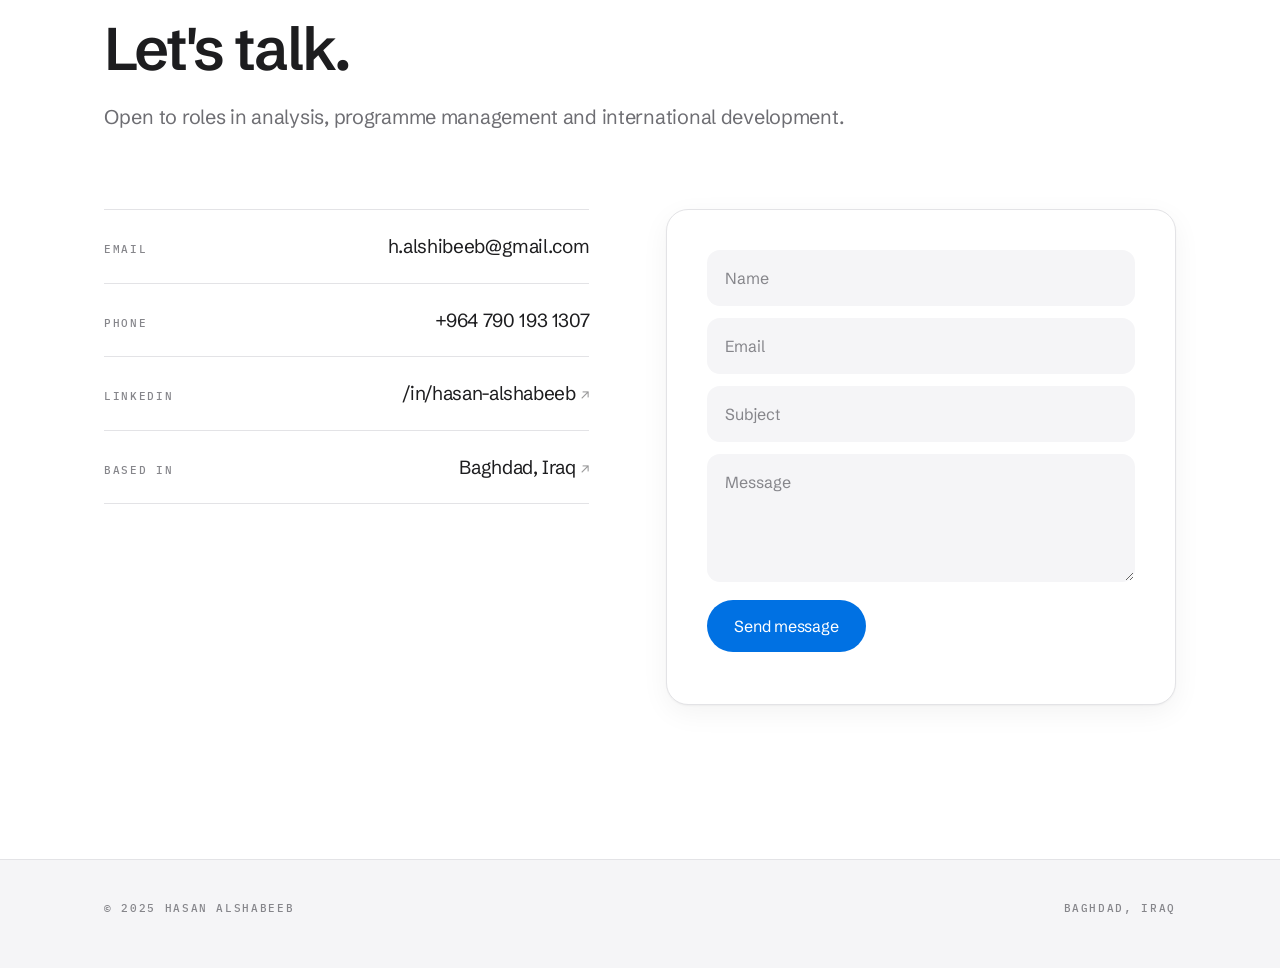
==== commit 89c1206d: "Link employers, institutions, certificate issuers and location" ====
--- a/index.html
+++ b/index.html
@@ -20,7 +20,7 @@
 <link rel="preconnect" href="https://fonts.googleapis.com">
 <link rel="preconnect" href="https://fonts.gstatic.com" crossorigin>
 <link href="https://fonts.googleapis.com/css2?family=IBM+Plex+Mono:wght@400;500&family=Schibsted+Grotesk:wght@400;500;600;700&display=swap" rel="stylesheet">
-<link rel="stylesheet" href="styles.css?v=3">
+<link rel="stylesheet" href="styles.css?v=4">
 </head>
 
 <body>
@@ -88,20 +88,18 @@
 <!-- ====================== Organisations marquee ====================== -->
 <div class="marquee" aria-label="Organizations worked with">
   <div class="marquee__track">
-    <div class="marquee__item">
-      United Nations Assistance Mission for Iraq
-    </div>
-    <div class="marquee__item">USAID</div>
-    <div class="marquee__item">UNIDO</div>
-    <div class="marquee__item">Mercy Corps</div>
+    <div class="marquee__item"><a href="https://iraq.un.org/" target="_blank" rel="noopener">United Nations Assistance Mission for Iraq</a></div>
+    <div class="marquee__item"><a href="https://www.usaid.gov/" target="_blank" rel="noopener">USAID</a></div>
+    <div class="marquee__item"><a href="https://www.unido.org/" target="_blank" rel="noopener">UNIDO</a></div>
+    <div class="marquee__item"><a href="https://www.mercycorps.org/" target="_blank" rel="noopener">Mercy Corps</a></div>
     <div class="marquee__item">Civil Service Corps</div>
-    <div class="marquee__item">UNICEF</div>
-    <div class="marquee__item" aria-hidden="true">United Nations Assistance Mission for Iraq</div>
-    <div class="marquee__item" aria-hidden="true">USAID</div>
-    <div class="marquee__item" aria-hidden="true">UNIDO</div>
-    <div class="marquee__item" aria-hidden="true">Mercy Corps</div>
+    <div class="marquee__item"><a href="https://www.unicef.org/" target="_blank" rel="noopener">UNICEF</a></div>
+    <div class="marquee__item" aria-hidden="true"><a href="https://iraq.un.org/" target="_blank" rel="noopener">United Nations Assistance Mission for Iraq</a></div>
+    <div class="marquee__item" aria-hidden="true"><a href="https://www.usaid.gov/" target="_blank" rel="noopener">USAID</a></div>
+    <div class="marquee__item" aria-hidden="true"><a href="https://www.unido.org/" target="_blank" rel="noopener">UNIDO</a></div>
+    <div class="marquee__item" aria-hidden="true"><a href="https://www.mercycorps.org/" target="_blank" rel="noopener">Mercy Corps</a></div>
     <div class="marquee__item" aria-hidden="true">Civil Service Corps</div>
-    <div class="marquee__item" aria-hidden="true">UNICEF</div>
+    <div class="marquee__item" aria-hidden="true"><a href="https://www.unicef.org/" target="_blank" rel="noopener">UNICEF</a></div>
   </div>
 </div>
 
@@ -183,7 +181,7 @@
             <span class="mono">October 2016</span>
           </div>
           <h3 class="role__title">Senior Information Analyst</h3>
-          <p class="role__org">United Nations Assistance Mission for Iraq · Baghdad</p>
+          <p class="role__org"><a class="link-out" href="https://iraq.un.org/" target="_blank" rel="noopener">United Nations Assistance Mission for Iraq</a> · Baghdad</p>
           <p class="role__text">
             Lead a four-member analytical unit producing situational reports for senior mission
             leadership, and deliver the regional trend analysis that shapes strategic planning.
@@ -198,7 +196,7 @@
         <article class="panel role rv" data-year="2015">
           <div class="role__meta"><span class="mono">February 2015 — October 2016</span></div>
           <h3 class="role__title">Administration Officer</h3>
-          <p class="role__org">United Nations Assistance Mission for Iraq · Baghdad</p>
+          <p class="role__org"><a class="link-out" href="https://iraq.un.org/" target="_blank" rel="noopener">United Nations Assistance Mission for Iraq</a> · Baghdad</p>
           <p class="role__text">
             Ran administrative and human resource operations for the analysis unit, and owned its
             annual planning and budgeting cycle.
@@ -213,7 +211,7 @@
         <article class="panel role rv" data-year="2014">
           <div class="role__meta"><span class="mono">January 2014 — February 2015</span></div>
           <h3 class="role__title">Communications Advisor</h3>
-          <p class="role__org">USAID — Access to Justice Project · Baghdad</p>
+          <p class="role__org"><a class="link-out" href="https://www.usaid.gov/" target="_blank" rel="noopener">USAID</a> — Access to Justice Project · Baghdad</p>
           <p class="role__text">
             Directed a communications and outreach team of four, working with partner NGOs and
             government stakeholders to deliver justice sector initiatives.
@@ -228,7 +226,7 @@
         <article class="panel role rv" data-year="2011">
           <div class="role__meta"><span class="mono">August 2011 — December 2013</span></div>
           <h3 class="role__title">Program Assistant</h3>
-          <p class="role__org">UN Industrial Development Organization · Baghdad</p>
+          <p class="role__org"><a class="link-out" href="https://www.unido.org/" target="_blank" rel="noopener">UN Industrial Development Organization</a> · Baghdad</p>
           <p class="role__text">
             Supported the design and execution of a national industrial zones programme with
             government ministries, industry partners and technical experts.
@@ -242,7 +240,7 @@
         <article class="panel role rv" data-year="2008">
           <div class="role__meta"><span class="mono">June 2008 — August 2011</span></div>
           <h3 class="role__title">Information and Communication Outreach Officer</h3>
-          <p class="role__org">Mercy Corps · Baghdad</p>
+          <p class="role__org"><a class="link-out" href="https://www.mercycorps.org/" target="_blank" rel="noopener">Mercy Corps</a> · Baghdad</p>
           <p class="role__text">
             Led outreach for two nationwide advocacy and peacebuilding programmes advancing the
             rights of marginalized groups and women peacebuilders.
@@ -361,28 +359,28 @@
       <article class="panel edu__card rv">
         <span class="mono">2024 — 2025</span>
         <h3>Master's Degree</h3>
-        <p class="edu__inst">Guglielmo Marconi University</p>
+        <p class="edu__inst"><a class="link-out" href="https://www.unimarconi.it/en/" target="_blank" rel="noopener">Guglielmo Marconi University</a></p>
         <p class="edu__note">International Business Administration. Final grade 110/110, 60 ECTS.</p>
       </article>
 
       <article class="panel edu__card rv rv-d1">
         <span class="mono">2003 — 2007</span>
         <h3>Bachelor of Science</h3>
-        <p class="edu__inst">University of Baghdad</p>
+        <p class="edu__inst"><a class="link-out" href="https://uobaghdad.edu.iq/" target="_blank" rel="noopener">University of Baghdad</a></p>
         <p class="edu__note">Microbiology, College of Science.</p>
       </article>
 
       <article class="panel edu__card rv rv-d2">
         <span class="mono">2025</span>
         <h3>PMP</h3>
-        <p class="edu__inst">Project Management Institute</p>
+        <p class="edu__inst"><a class="link-out" href="https://www.pmi.org/" target="_blank" rel="noopener">Project Management Institute</a></p>
         <p class="edu__note">Project Management Professional certification.</p>
       </article>
 
       <article class="panel edu__card rv rv-d3">
         <span class="mono">2025</span>
         <h3>Third place, Doha</h3>
-        <p class="edu__inst">United Nations &amp; QCRI</p>
+        <p class="edu__inst"><a class="link-out" href="https://www.un.org/" target="_blank" rel="noopener">United Nations</a> &amp; <a class="link-out" href="https://www.hbku.edu.qa/en/qcri" target="_blank" rel="noopener">QCRI</a></p>
         <p class="edu__note">E-Analytics and Innovation Course.</p>
       </article>
     </div>
@@ -459,50 +457,50 @@
     </p>
 
     <ol class="cert-all" id="certAll">
-      <li><b>01</b> Project Management Professional (PMP) — Project Management Institute</li>
-      <li><b>02</b> English Language Proficiency Examination — United Nations HQ</li>
-      <li><b>03</b> E-Analytics and Innovation Course — United Nations &amp; QCRI</li>
-      <li><b>04</b> Elements of AI, 2 ECTS — University of Helsinki</li>
-      <li><b>05</b> Leveraging AI with ChatGPT for Enhanced Productivity — United Nations</li>
-      <li><b>06</b> Joint Mission Analysis Centre Course, Oslo — United Nations</li>
-      <li><b>07</b> Regional Conflict Analysis Training, Amman — United Nations</li>
-      <li><b>08</b> Advanced Information Analysis Training, Dubai — ACCORD</li>
-      <li><b>09</b> Global Mission Data Analytics — DataCon, UNGSC</li>
-      <li><b>10</b> Data Visualization: Qlik Dashboards — Qlik</li>
-      <li><b>11</b> Data Visualization: Qlik Intermediate — Qlik</li>
-      <li><b>12</b> Data Visualization: Power BI Dashboards — Microsoft</li>
-      <li><b>13</b> Power BI Data Visualization — Microsoft</li>
-      <li><b>14</b> Fundamentals of Infographics and Power BI — United Nations</li>
+      <li><b>01</b> Project Management Professional (PMP) — <a class="link-out" href="https://www.pmi.org/" target="_blank" rel="noopener">Project Management Institute</a></li>
+      <li><b>02</b> English Language Proficiency Examination — <a class="link-out" href="https://www.un.org/" target="_blank" rel="noopener">United Nations HQ</a></li>
+      <li><b>03</b> E-Analytics and Innovation Course — <a class="link-out" href="https://www.hbku.edu.qa/en/qcri" target="_blank" rel="noopener">United Nations &amp; QCRI</a></li>
+      <li><b>04</b> Elements of AI, 2 ECTS — <a class="link-out" href="https://www.elementsofai.com/" target="_blank" rel="noopener">University of Helsinki</a></li>
+      <li><b>05</b> Leveraging AI with ChatGPT for Enhanced Productivity — <a class="link-out" href="https://www.un.org/" target="_blank" rel="noopener">United Nations</a></li>
+      <li><b>06</b> Joint Mission Analysis Centre Course, Oslo — <a class="link-out" href="https://www.un.org/" target="_blank" rel="noopener">United Nations</a></li>
+      <li><b>07</b> Regional Conflict Analysis Training, Amman — <a class="link-out" href="https://www.un.org/" target="_blank" rel="noopener">United Nations</a></li>
+      <li><b>08</b> Advanced Information Analysis Training, Dubai — <a class="link-out" href="https://www.accord.org.za/" target="_blank" rel="noopener">ACCORD</a></li>
+      <li><b>09</b> Global Mission Data Analytics — <a class="link-out" href="https://www.ungsc.org/" target="_blank" rel="noopener">DataCon, UNGSC</a></li>
+      <li><b>10</b> Data Visualization: Qlik Dashboards — <a class="link-out" href="https://www.qlik.com/" target="_blank" rel="noopener">Qlik</a></li>
+      <li><b>11</b> Data Visualization: Qlik Intermediate — <a class="link-out" href="https://www.qlik.com/" target="_blank" rel="noopener">Qlik</a></li>
+      <li><b>12</b> Data Visualization: Power BI Dashboards — <a class="link-out" href="https://www.microsoft.com/en-us/power-platform/products/power-bi" target="_blank" rel="noopener">Microsoft</a></li>
+      <li><b>13</b> Power BI Data Visualization — <a class="link-out" href="https://www.microsoft.com/en-us/power-platform/products/power-bi" target="_blank" rel="noopener">Microsoft</a></li>
+      <li><b>14</b> Fundamentals of Infographics and Power BI — <a class="link-out" href="https://www.un.org/" target="_blank" rel="noopener">United Nations</a></li>
       <li><b>15</b> What is Data Analytics — Unite Academy</li>
-      <li><b>16</b> ArcGIS — Esri</li>
-      <li><b>17</b> Advanced Excel — United Nations</li>
-      <li><b>18</b> International Computer Driving Licence (ICDL)</li>
-      <li><b>19</b> Project Management, Webex-based course — United Nations</li>
-      <li><b>20</b> Diploma in Project Management — ALISON</li>
-      <li><b>21</b> Diploma in Supply Chain Management — ALISON</li>
-      <li><b>22</b> Diploma in Events Management — ALISON</li>
-      <li><b>23</b> Writing Correspondence and Reports (WCR) — United Nations</li>
-      <li><b>24</b> Writing Correspondence and Reports for DPKO Staff — United Nations</li>
-      <li><b>25</b> Public Speaking — United Nations</li>
-      <li><b>26</b> Records and Information Management — United Nations</li>
+      <li><b>16</b> ArcGIS — <a class="link-out" href="https://www.esri.com/" target="_blank" rel="noopener">Esri</a></li>
+      <li><b>17</b> Advanced Excel — <a class="link-out" href="https://www.un.org/" target="_blank" rel="noopener">United Nations</a></li>
+      <li><b>18</b> <a class="link-out" href="https://icdl.org/" target="_blank" rel="noopener">International Computer Driving Licence (ICDL)</a></li>
+      <li><b>19</b> Project Management, Webex-based course — <a class="link-out" href="https://www.un.org/" target="_blank" rel="noopener">United Nations</a></li>
+      <li><b>20</b> Diploma in Project Management — <a class="link-out" href="https://alison.com/" target="_blank" rel="noopener">ALISON</a></li>
+      <li><b>21</b> Diploma in Supply Chain Management — <a class="link-out" href="https://alison.com/" target="_blank" rel="noopener">ALISON</a></li>
+      <li><b>22</b> Diploma in Events Management — <a class="link-out" href="https://alison.com/" target="_blank" rel="noopener">ALISON</a></li>
+      <li><b>23</b> Writing Correspondence and Reports (WCR) — <a class="link-out" href="https://www.un.org/" target="_blank" rel="noopener">United Nations</a></li>
+      <li><b>24</b> Writing Correspondence and Reports for DPKO Staff — <a class="link-out" href="https://www.un.org/" target="_blank" rel="noopener">United Nations</a></li>
+      <li><b>25</b> Public Speaking — <a class="link-out" href="https://www.un.org/" target="_blank" rel="noopener">United Nations</a></li>
+      <li><b>26</b> Records and Information Management — <a class="link-out" href="https://www.un.org/" target="_blank" rel="noopener">United Nations</a></li>
       <li><b>27</b> Effective Crisis Communication — Business Continuity Management Unit</li>
-      <li><b>28</b> Basic Security in the Field — United Nations</li>
-      <li><b>29</b> Advanced Security in the Field — United Nations</li>
-      <li><b>30</b> Safe and Secure Approaches in Field Environments (SSAFE) — United Nations</li>
-      <li><b>31</b> Information Security Awareness Foundational Assessment — United Nations</li>
-      <li><b>32</b> Information Sensitivity in Peacekeeping — United Nations</li>
+      <li><b>28</b> Basic Security in the Field — <a class="link-out" href="https://www.un.org/" target="_blank" rel="noopener">United Nations</a></li>
+      <li><b>29</b> Advanced Security in the Field — <a class="link-out" href="https://www.un.org/" target="_blank" rel="noopener">United Nations</a></li>
+      <li><b>30</b> Safe and Secure Approaches in Field Environments (SSAFE) — <a class="link-out" href="https://www.un.org/" target="_blank" rel="noopener">United Nations</a></li>
+      <li><b>31</b> Information Security Awareness Foundational Assessment — <a class="link-out" href="https://www.un.org/" target="_blank" rel="noopener">United Nations</a></li>
+      <li><b>32</b> Information Sensitivity in Peacekeeping — <a class="link-out" href="https://www.un.org/" target="_blank" rel="noopener">United Nations</a></li>
       <li><b>33</b> Ethics and Integrity at the United Nations — Code of Conduct</li>
-      <li><b>34</b> Unconscious Bias Briefing for CBI Panel Members — United Nations</li>
-      <li><b>35</b> I Know Gender — United Nations</li>
-      <li><b>36</b> Disability Inclusion and CRPD Training — USAID</li>
-      <li><b>37</b> United to Respect Dialogues — United Nations</li>
-      <li><b>38</b> Human Rights Responsibilities for Staff — United Nations</li>
-      <li><b>39</b> VTC with Training Focal Points — United Nations</li>
-      <li><b>40</b> Reporting &amp; Monitoring Mechanisms (RMM) Training — UNICEF</li>
+      <li><b>34</b> Unconscious Bias Briefing for CBI Panel Members — <a class="link-out" href="https://www.un.org/" target="_blank" rel="noopener">United Nations</a></li>
+      <li><b>35</b> I Know Gender — <a class="link-out" href="https://www.un.org/" target="_blank" rel="noopener">United Nations</a></li>
+      <li><b>36</b> Disability Inclusion and CRPD Training — <a class="link-out" href="https://www.usaid.gov/" target="_blank" rel="noopener">USAID</a></li>
+      <li><b>37</b> United to Respect Dialogues — <a class="link-out" href="https://www.un.org/" target="_blank" rel="noopener">United Nations</a></li>
+      <li><b>38</b> Human Rights Responsibilities for Staff — <a class="link-out" href="https://www.un.org/" target="_blank" rel="noopener">United Nations</a></li>
+      <li><b>39</b> VTC with Training Focal Points — <a class="link-out" href="https://www.un.org/" target="_blank" rel="noopener">United Nations</a></li>
+      <li><b>40</b> Reporting &amp; Monitoring Mechanisms (RMM) Training — <a class="link-out" href="https://www.unicef.org/" target="_blank" rel="noopener">UNICEF</a></li>
       <li><b>41</b> Content Management System Professionalism — ijma3</li>
-      <li><b>42</b> Palm Training, Administration — Mercy Corps</li>
-      <li><b>43</b> Capacity Building, Active Participation — Mercy Corps</li>
-      <li><b>44</b> Peace Building, Active Participation — Mercy Corps</li>
+      <li><b>42</b> Palm Training, Administration — <a class="link-out" href="https://www.mercycorps.org/" target="_blank" rel="noopener">Mercy Corps</a></li>
+      <li><b>43</b> Capacity Building, Active Participation — <a class="link-out" href="https://www.mercycorps.org/" target="_blank" rel="noopener">Mercy Corps</a></li>
+      <li><b>44</b> Peace Building, Active Participation — <a class="link-out" href="https://www.mercycorps.org/" target="_blank" rel="noopener">Mercy Corps</a></li>
     </ol>
   </div>
 </section>
@@ -532,7 +530,7 @@
         </div>
         <div class="reach__row">
           <span class="mono">Based in</span>
-          <p>Baghdad, Iraq</p>
+          <a href="https://www.google.com/maps/place/Baghdad,+Iraq" target="_blank" rel="noopener">Baghdad, Iraq</a>
         </div>
       </div>
 
@@ -557,6 +555,6 @@
   </div>
 </footer>
 
-<script src="script.js?v=3"></script>
+<script src="script.js?v=4"></script>
 </body>
 </html>
--- a/styles.css
+++ b/styles.css
@@ -172,6 +172,27 @@
 .tlink::after { content: "\2192"; transition: transform 0.3s var(--ease-out); }
 .tlink:hover::after { transform: translateX(5px); }
 .tlink:hover { color: var(--accent-ink); }
+
+/* ---------- External links ---------- */
+.link-out {
+  color: var(--accent);
+  border-bottom: 1px solid rgba(0, 113, 227, 0.28);
+  transition: color 0.25s var(--ease), border-color 0.25s var(--ease);
+}
+.link-out::after {
+  content: "\2197";
+  display: inline-block;
+  margin-left: 3px;
+  font-size: 0.78em;
+  opacity: 0.5;
+  transition: transform 0.25s var(--ease-out), opacity 0.25s var(--ease);
+}
+.link-out:hover { color: var(--accent-ink); border-bottom-color: currentColor; }
+.link-out:hover::after { opacity: 1; transform: translate(2px, -2px); }
+
+/* the certifications list is dense — keep the arrow, drop the underline */
+.cert-all .link-out { border-bottom: 0; }
+.cert-all .link-out:hover { text-decoration: underline; text-underline-offset: 3px; }
 
 /* ---------- Card + cursor spotlight ---------- */
 .panel {
@@ -465,6 +486,12 @@
   color: var(--ink-2);
   white-space: nowrap;
 }
+.marquee__item a {
+  color: inherit;
+  transition: color 0.25s var(--ease);
+}
+.marquee__item a:hover { color: var(--accent); text-decoration: underline; text-underline-offset: 4px; }
+
 .marquee__item::after {
   content: "";
   width: 4px; height: 4px;
@@ -576,7 +603,7 @@
   font-size: 1rem;
   font-weight: 400;
   letter-spacing: -0.012em;
-  color: var(--accent);
+  color: var(--ink-2);
 }
 .role__text { margin: 20px 0 0; color: var(--ink-2); line-height: 1.62; }
 
@@ -713,7 +740,18 @@
   color: var(--ink);
   transition: color 0.3s var(--ease);
 }
+.reach__row > a { position: relative; }
 .reach__row > a:hover { color: var(--accent); }
+.reach__row > a[href^="https://www.google.com/maps"]::after,
+.reach__row > a[href*="linkedin.com"]::after {
+  content: "\2197";
+  display: inline-block;
+  margin-left: 5px;
+  font-size: 0.75em;
+  opacity: 0.45;
+  transition: transform 0.25s var(--ease-out), opacity 0.25s var(--ease);
+}
+.reach__row > a:hover::after { opacity: 1; transform: translate(2px, -2px); }
 
 .form { padding: clamp(28px, 3.4vw, 40px); display: flex; flex-direction: column; gap: 12px; }
 .form:hover { transform: none; box-shadow: var(--lift-1); }
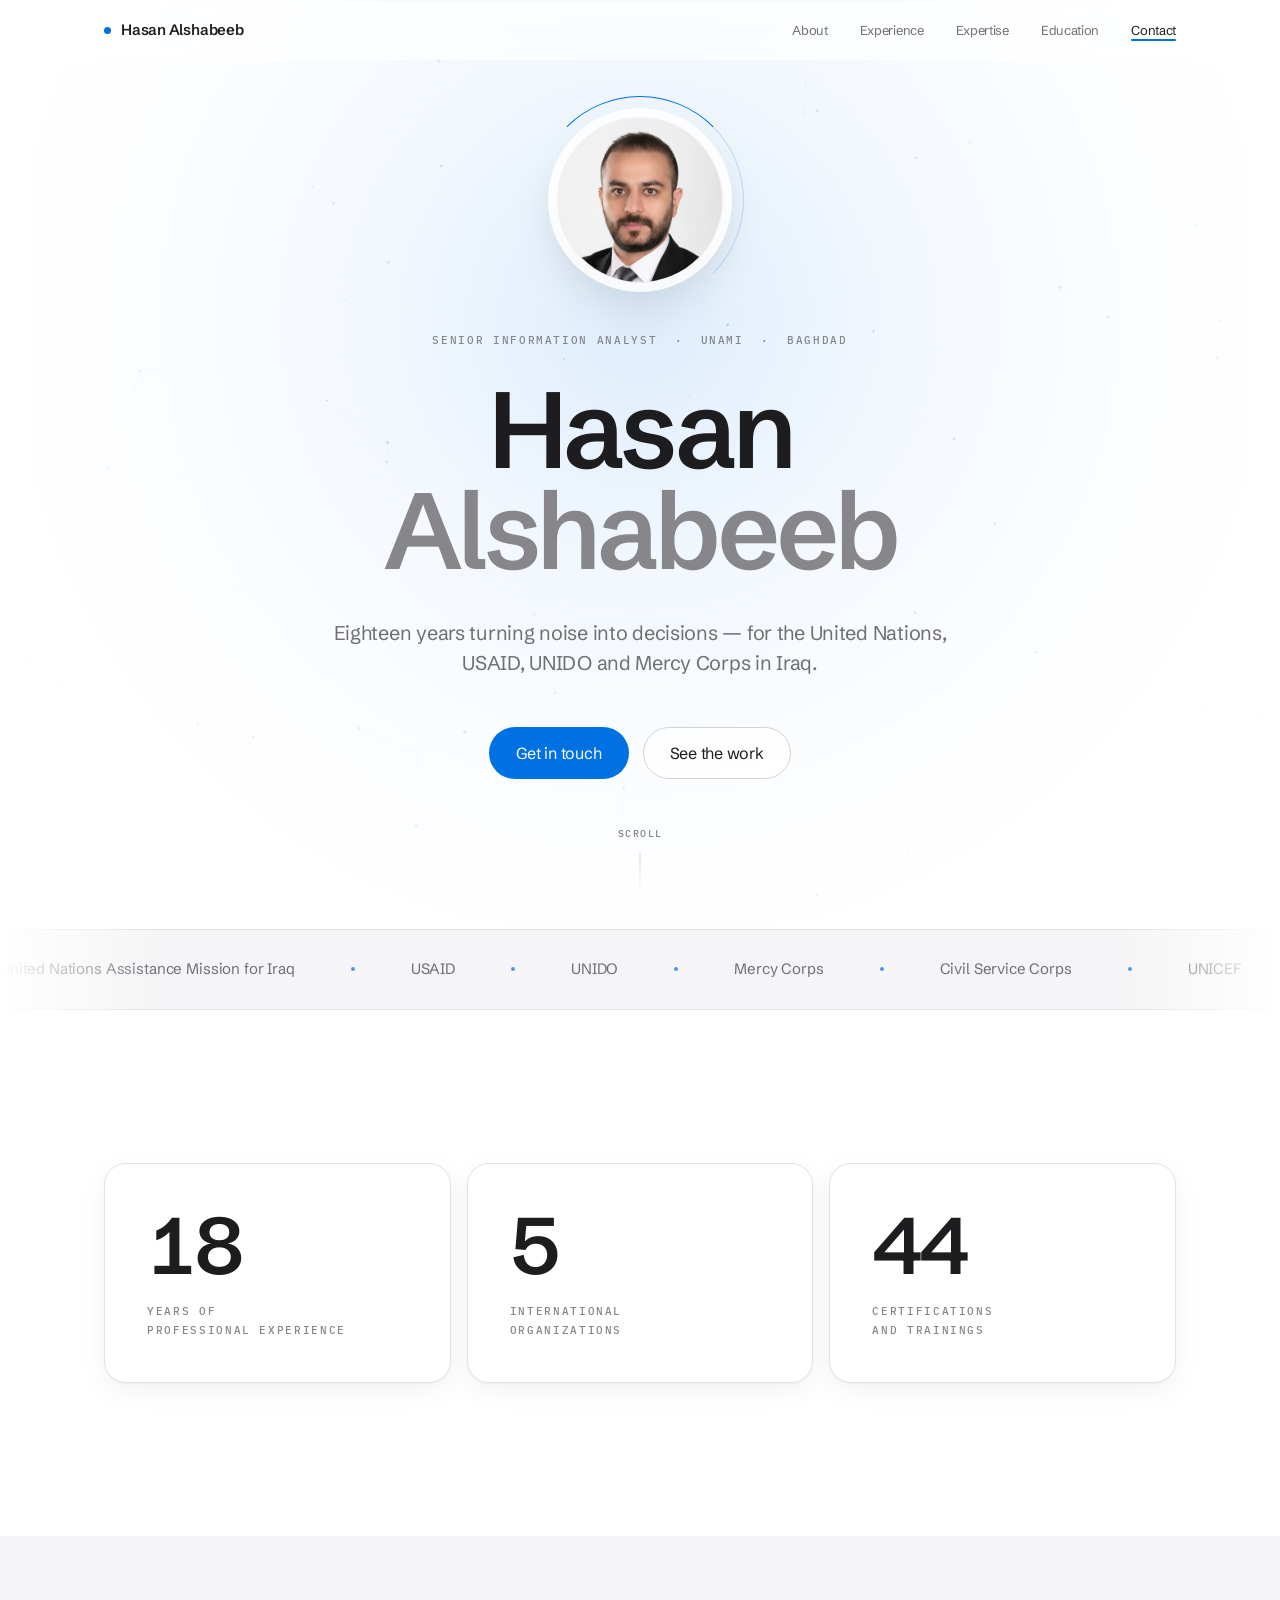
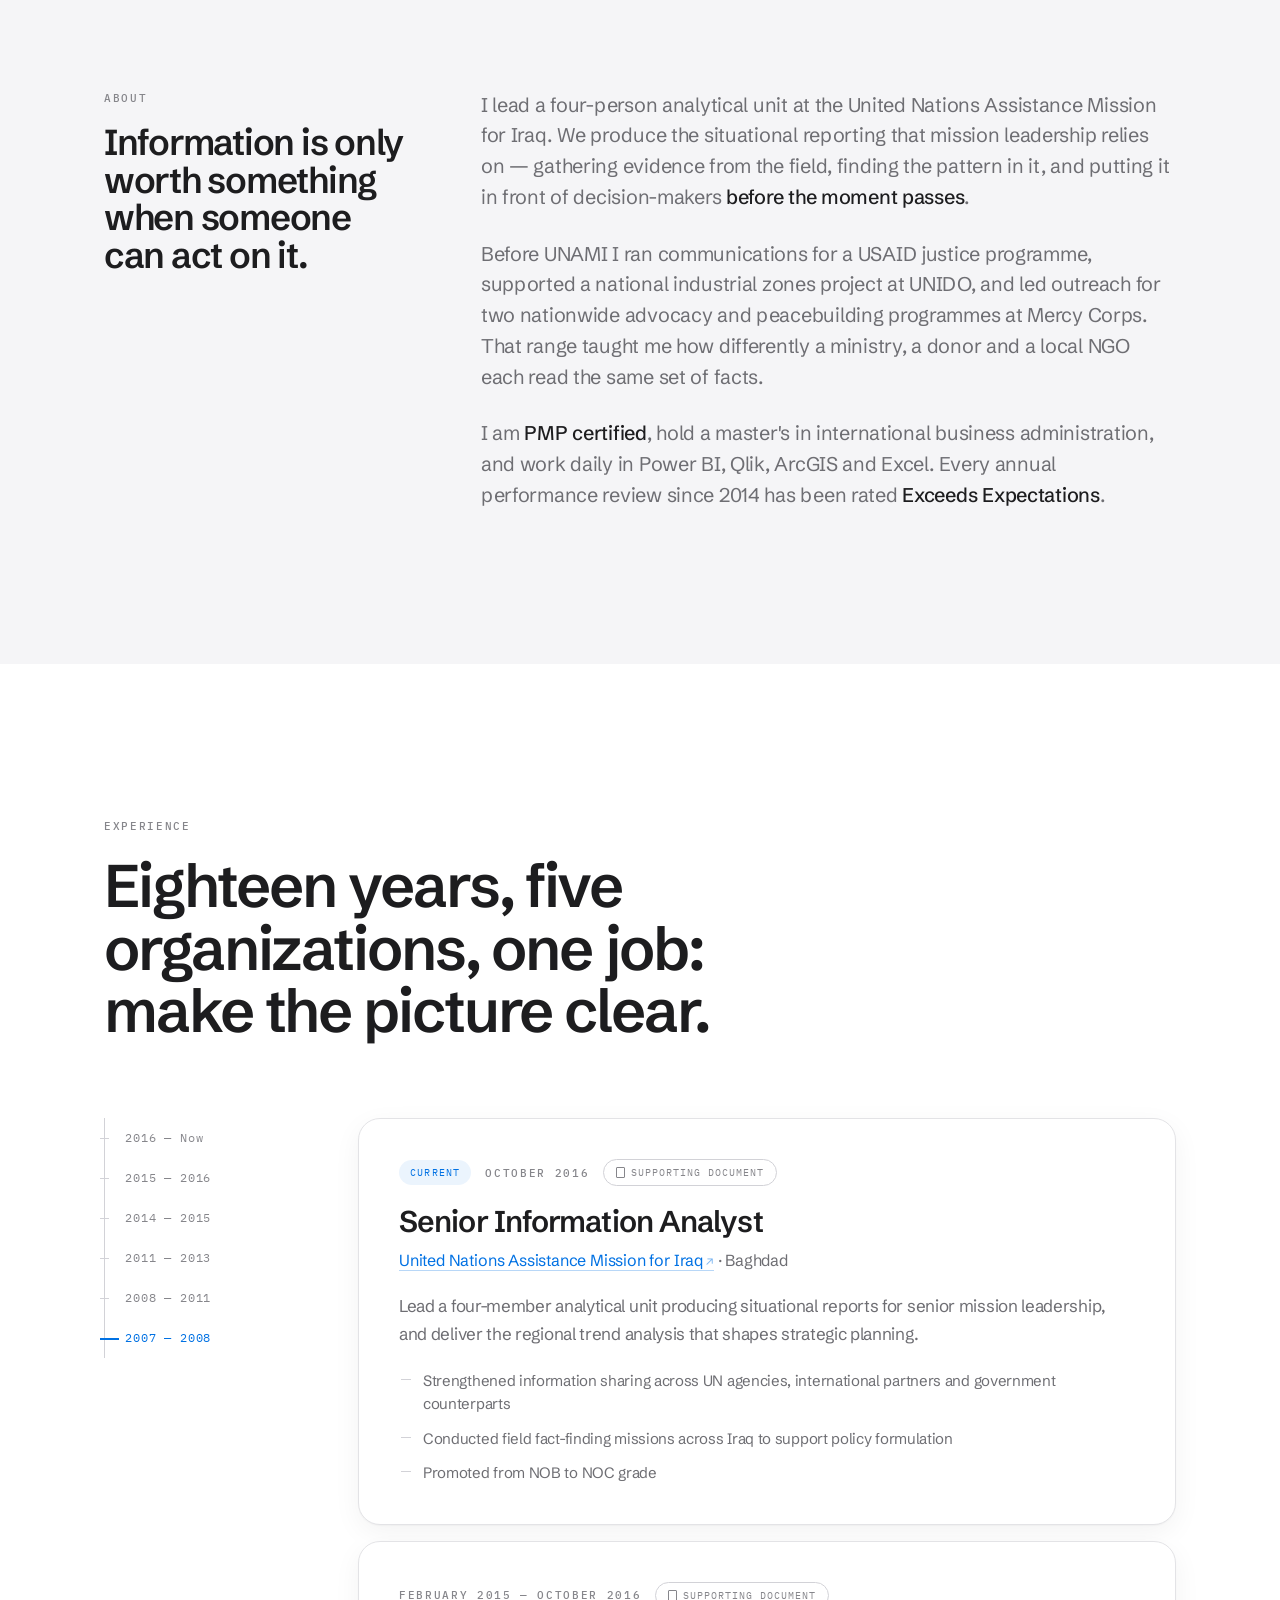
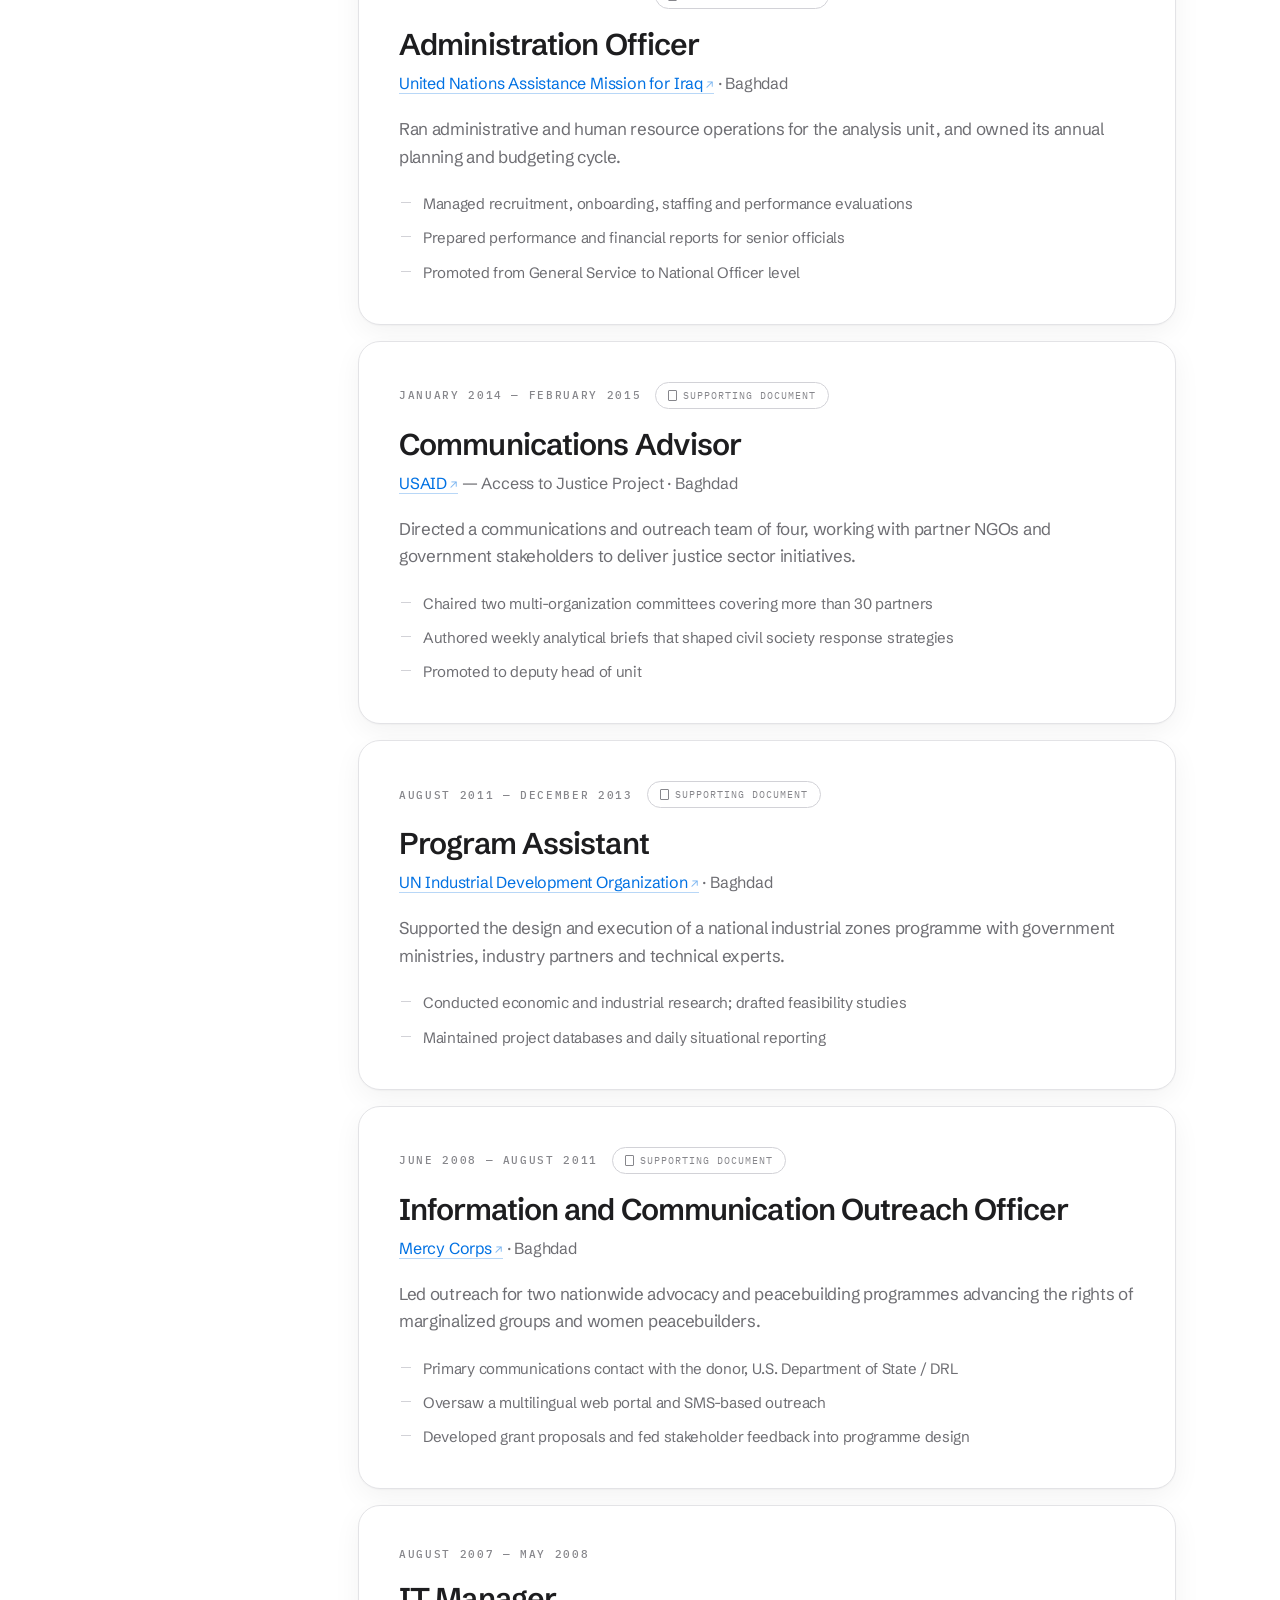
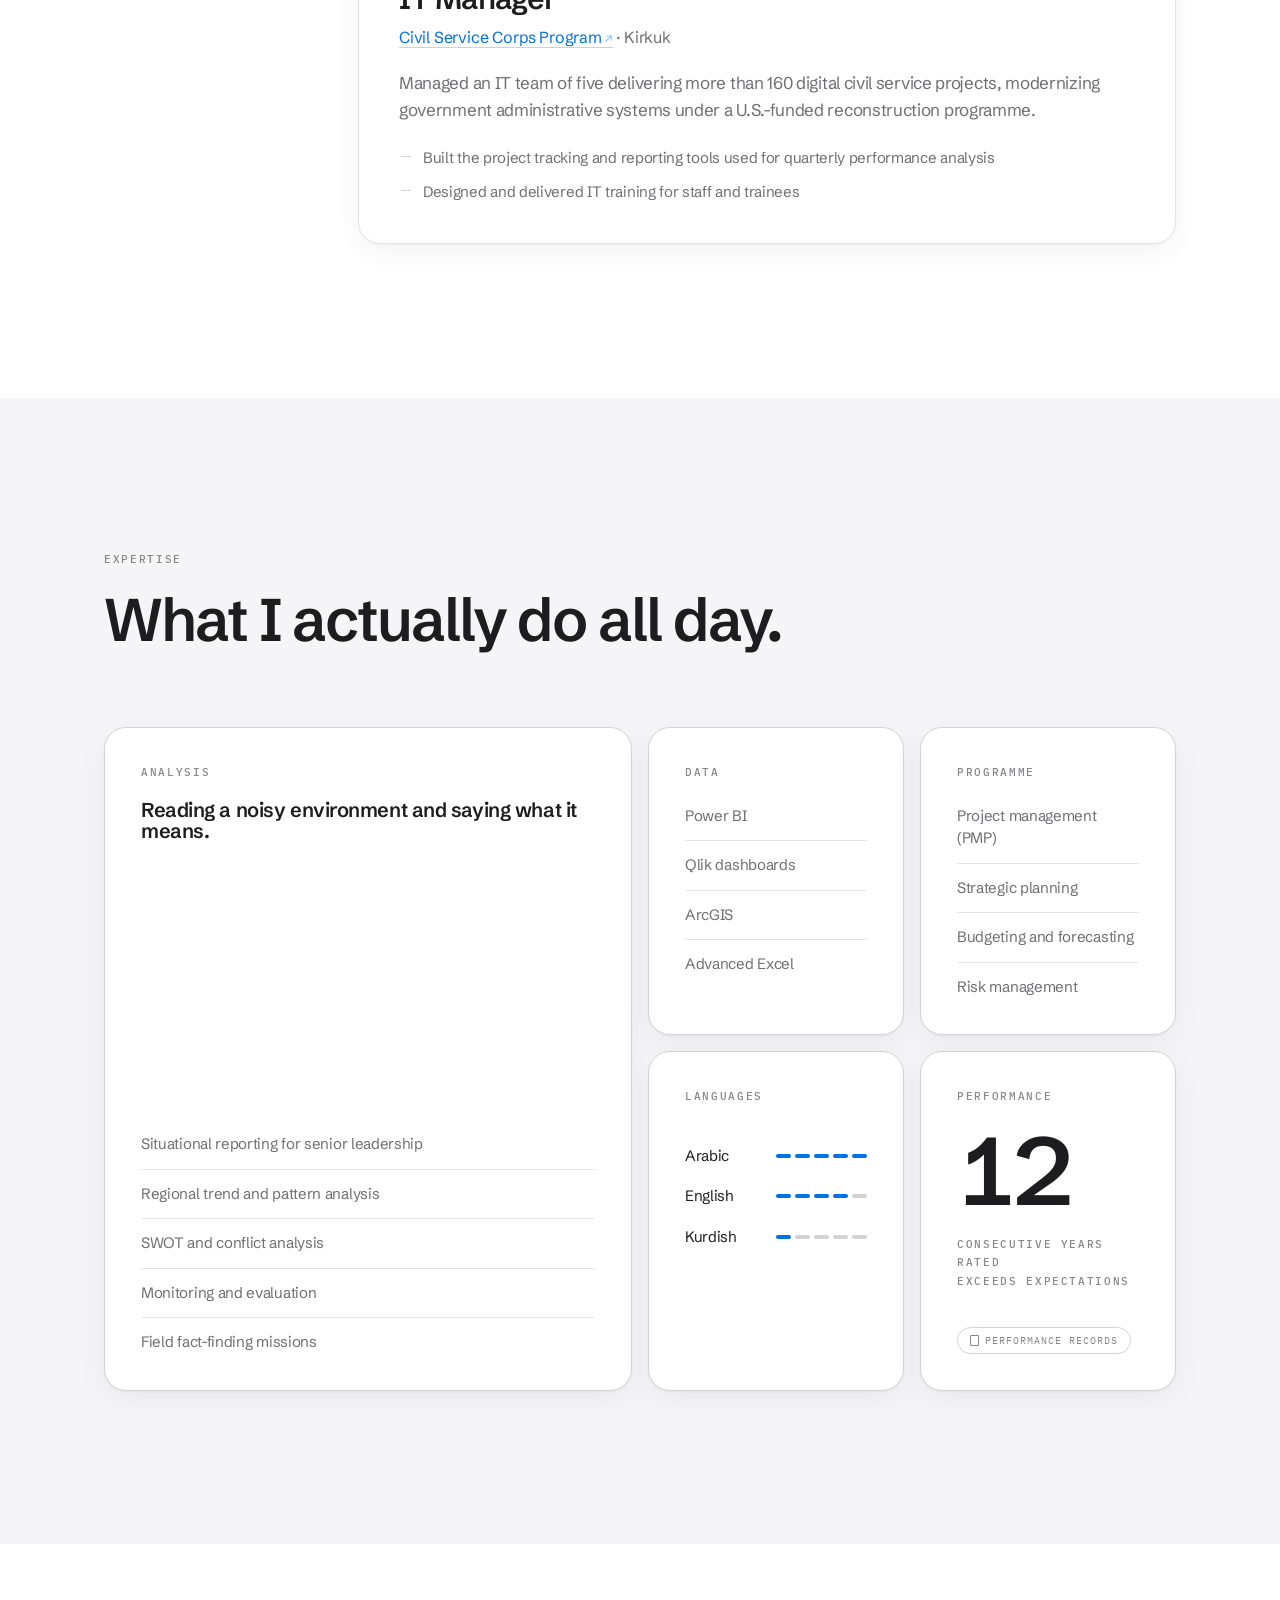
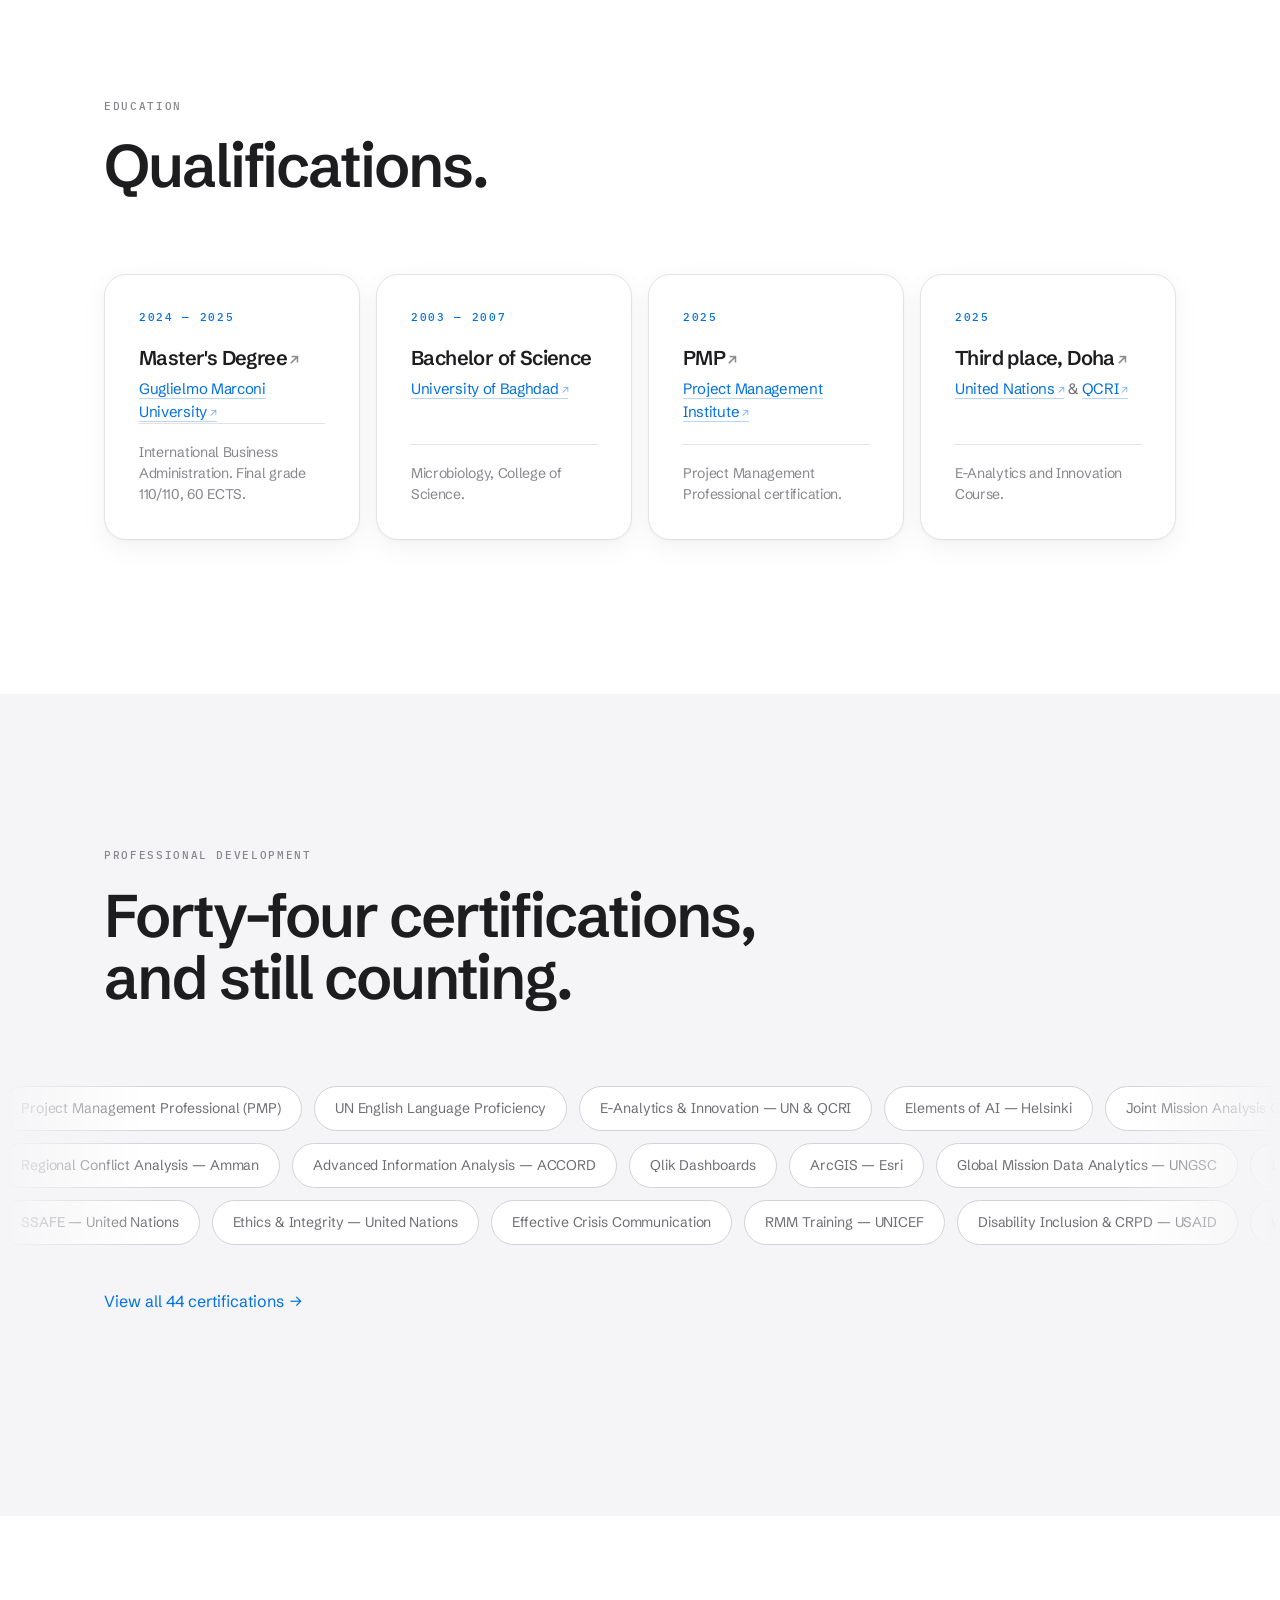
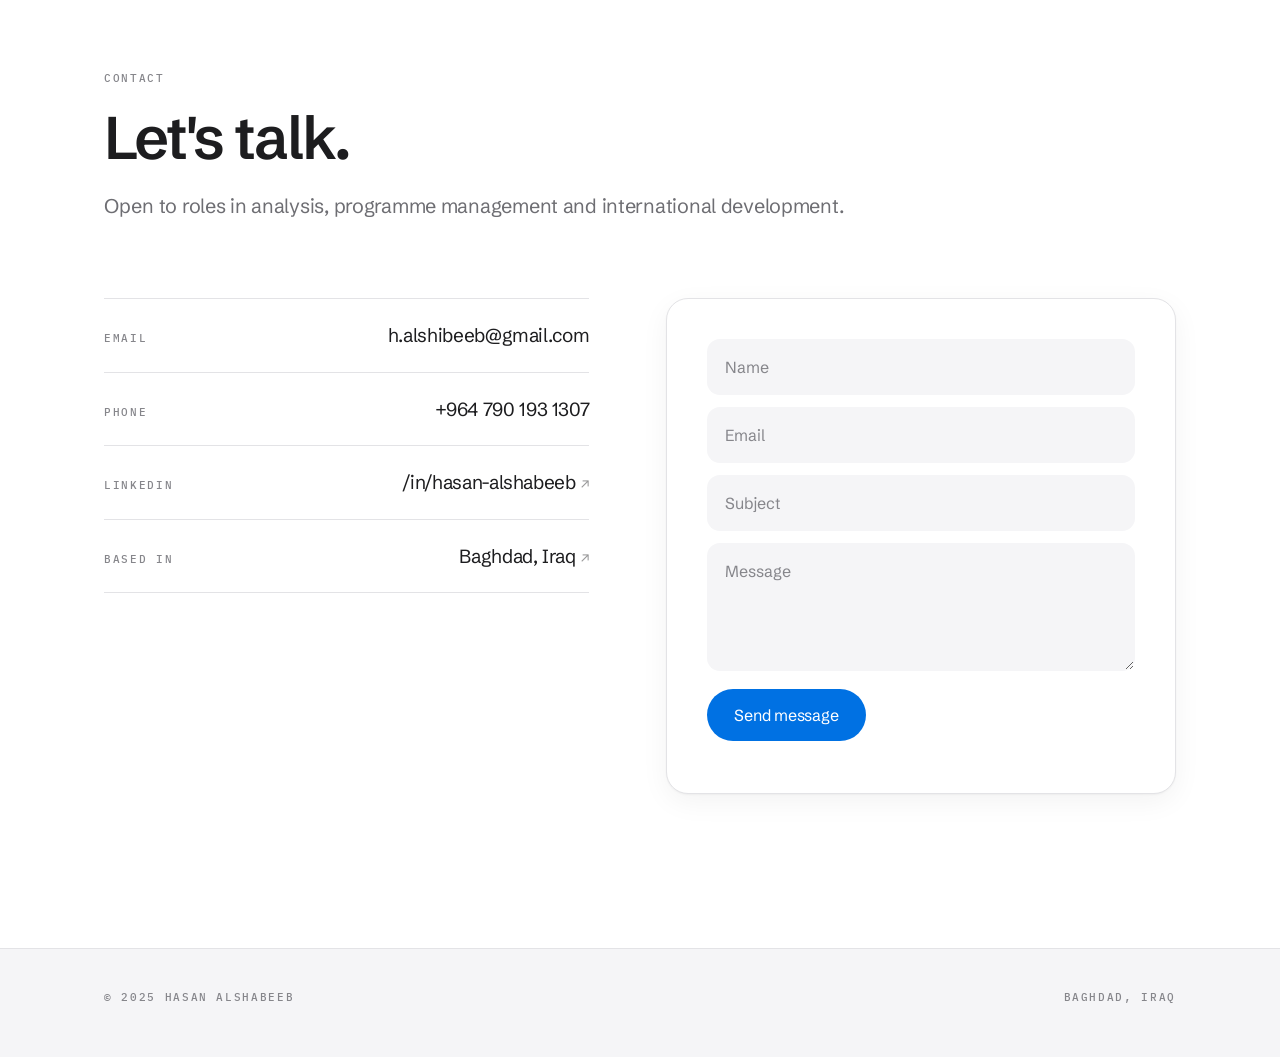
==== commit 67cd1b2c: "Link every certificate to its actual document from the resume" ====
--- a/index.html
+++ b/index.html
@@ -20,7 +20,7 @@
 <link rel="preconnect" href="https://fonts.googleapis.com">
 <link rel="preconnect" href="https://fonts.gstatic.com" crossorigin>
 <link href="https://fonts.googleapis.com/css2?family=IBM+Plex+Mono:wght@400;500&family=Schibsted+Grotesk:wght@400;500;600;700&display=swap" rel="stylesheet">
-<link rel="stylesheet" href="styles.css?v=4">
+<link rel="stylesheet" href="styles.css?v=5">
 </head>
 
 <body>
@@ -92,13 +92,13 @@
     <div class="marquee__item"><a href="https://www.usaid.gov/" target="_blank" rel="noopener">USAID</a></div>
     <div class="marquee__item"><a href="https://www.unido.org/" target="_blank" rel="noopener">UNIDO</a></div>
     <div class="marquee__item"><a href="https://www.mercycorps.org/" target="_blank" rel="noopener">Mercy Corps</a></div>
-    <div class="marquee__item">Civil Service Corps</div>
+    <div class="marquee__item"><a href="https://www.dvidshub.net/news/521203/civil-service-corps-takes-root-iraqs-kirkuk-province" target="_blank" rel="noopener">Civil Service Corps</a></div>
     <div class="marquee__item"><a href="https://www.unicef.org/" target="_blank" rel="noopener">UNICEF</a></div>
     <div class="marquee__item" aria-hidden="true"><a href="https://iraq.un.org/" target="_blank" rel="noopener">United Nations Assistance Mission for Iraq</a></div>
     <div class="marquee__item" aria-hidden="true"><a href="https://www.usaid.gov/" target="_blank" rel="noopener">USAID</a></div>
     <div class="marquee__item" aria-hidden="true"><a href="https://www.unido.org/" target="_blank" rel="noopener">UNIDO</a></div>
     <div class="marquee__item" aria-hidden="true"><a href="https://www.mercycorps.org/" target="_blank" rel="noopener">Mercy Corps</a></div>
-    <div class="marquee__item" aria-hidden="true">Civil Service Corps</div>
+    <div class="marquee__item" aria-hidden="true"><a href="https://www.dvidshub.net/news/521203/civil-service-corps-takes-root-iraqs-kirkuk-province" target="_blank" rel="noopener">Civil Service Corps</a></div>
     <div class="marquee__item" aria-hidden="true"><a href="https://www.unicef.org/" target="_blank" rel="noopener">UNICEF</a></div>
   </div>
 </div>
@@ -179,7 +179,7 @@
           <div class="role__meta">
             <span class="role__badge">Current</span>
             <span class="mono">October 2016</span>
-          </div>
+          <a class="doc-chip" href="https://1drv.ms/b/c/ed490c4b49b4dac4/Eb-_2hOoIl9AvDSMYGWBqzkBQmEkhR0iWk_TibftnRl4uQ?e=39Vbwg" target="_blank" rel="noopener">Supporting document</a></div>
           <h3 class="role__title">Senior Information Analyst</h3>
           <p class="role__org"><a class="link-out" href="https://iraq.un.org/" target="_blank" rel="noopener">United Nations Assistance Mission for Iraq</a> · Baghdad</p>
           <p class="role__text">
@@ -194,7 +194,7 @@
         </article>
 
         <article class="panel role rv" data-year="2015">
-          <div class="role__meta"><span class="mono">February 2015 — October 2016</span></div>
+          <div class="role__meta"><span class="mono">February 2015 — October 2016</span><a class="doc-chip" href="https://1drv.ms/b/c/ed490c4b49b4dac4/EUiwH5KWopNMtANzGJ7Lw1gBoqUNrOR8dH7DMJj8c-09sw?e=QnMAgn" target="_blank" rel="noopener">Supporting document</a></div>
           <h3 class="role__title">Administration Officer</h3>
           <p class="role__org"><a class="link-out" href="https://iraq.un.org/" target="_blank" rel="noopener">United Nations Assistance Mission for Iraq</a> · Baghdad</p>
           <p class="role__text">
@@ -209,7 +209,7 @@
         </article>
 
         <article class="panel role rv" data-year="2014">
-          <div class="role__meta"><span class="mono">January 2014 — February 2015</span></div>
+          <div class="role__meta"><span class="mono">January 2014 — February 2015</span><a class="doc-chip" href="https://1drv.ms/b/c/ed490c4b49b4dac4/EYkrgDp7eYFHk5FdBKnftWkBHjRqr-7l8xKX60AEAIsotA?e=ixlA9h" target="_blank" rel="noopener">Supporting document</a></div>
           <h3 class="role__title">Communications Advisor</h3>
           <p class="role__org"><a class="link-out" href="https://www.usaid.gov/" target="_blank" rel="noopener">USAID</a> — Access to Justice Project · Baghdad</p>
           <p class="role__text">
@@ -224,7 +224,7 @@
         </article>
 
         <article class="panel role rv" data-year="2011">
-          <div class="role__meta"><span class="mono">August 2011 — December 2013</span></div>
+          <div class="role__meta"><span class="mono">August 2011 — December 2013</span><a class="doc-chip" href="https://1drv.ms/b/c/ed490c4b49b4dac4/EeXNh1gr7gdGuumXn4tu1eUBSEIBwcGKSDhZ9iTeHhRURQ?e=sYwMF4" target="_blank" rel="noopener">Supporting document</a></div>
           <h3 class="role__title">Program Assistant</h3>
           <p class="role__org"><a class="link-out" href="https://www.unido.org/" target="_blank" rel="noopener">UN Industrial Development Organization</a> · Baghdad</p>
           <p class="role__text">
@@ -238,7 +238,7 @@
         </article>
 
         <article class="panel role rv" data-year="2008">
-          <div class="role__meta"><span class="mono">June 2008 — August 2011</span></div>
+          <div class="role__meta"><span class="mono">June 2008 — August 2011</span><a class="doc-chip" href="https://1drv.ms/b/c/ed490c4b49b4dac4/ESJTMySBz-REvA5QIGU6s5MBwRfmi09Knk4GT7x48vaRuQ?e=POwlxe" target="_blank" rel="noopener">Supporting document</a></div>
           <h3 class="role__title">Information and Communication Outreach Officer</h3>
           <p class="role__org"><a class="link-out" href="https://www.mercycorps.org/" target="_blank" rel="noopener">Mercy Corps</a> · Baghdad</p>
           <p class="role__text">
@@ -255,7 +255,7 @@
         <article class="panel role rv" data-year="2007">
           <div class="role__meta"><span class="mono">August 2007 — May 2008</span></div>
           <h3 class="role__title">IT Manager</h3>
-          <p class="role__org">Civil Service Corps Program · Kirkuk</p>
+          <p class="role__org"><a class="link-out" href="https://www.dvidshub.net/news/521203/civil-service-corps-takes-root-iraqs-kirkuk-province" target="_blank" rel="noopener">Civil Service Corps Program</a> · Kirkuk</p>
           <p class="role__text">
             Managed an IT team of five delivering more than 160 digital civil service projects,
             modernizing government administrative systems under a U.S.-funded reconstruction programme.
@@ -340,7 +340,7 @@
       <div class="panel tile tile--stat rv rv-d2">
         <span class="mono">Performance</span>
         <span class="figure__n" data-count="12">0</span>
-        <span class="mono figure__k">Consecutive years rated<br>Exceeds Expectations</span>
+        <span class="mono figure__k">Consecutive years rated<br>Exceeds Expectations</span><a class="doc-chip doc-chip--tile" href="https://1drv.ms/b/c/ed490c4b49b4dac4/EWyuny6mCk9FoWxBIM4va6oB_BROsvzl2e3moCR1ANYoXA?e=cZOMWj" target="_blank" rel="noopener">Performance records</a>
       </div>
 
     </div>
@@ -358,7 +358,7 @@
     <div class="edu">
       <article class="panel edu__card rv">
         <span class="mono">2024 — 2025</span>
-        <h3>Master's Degree</h3>
+        <h3><a class="cert-doc" href="https://1drv.ms/b/c/ed490c4b49b4dac4/EVm24OPETDhDgAQ3HHu2AF0B_jx6b6GErBXr_tQeeABvMA?e=dRbIis" target="_blank" rel="noopener">Master's Degree</a></h3>
         <p class="edu__inst"><a class="link-out" href="https://www.unimarconi.it/en/" target="_blank" rel="noopener">Guglielmo Marconi University</a></p>
         <p class="edu__note">International Business Administration. Final grade 110/110, 60 ECTS.</p>
       </article>
@@ -366,20 +366,20 @@
       <article class="panel edu__card rv rv-d1">
         <span class="mono">2003 — 2007</span>
         <h3>Bachelor of Science</h3>
-        <p class="edu__inst"><a class="link-out" href="https://uobaghdad.edu.iq/" target="_blank" rel="noopener">University of Baghdad</a></p>
+        <p class="edu__inst"><a class="link-out" href="https://en.uobaghdad.edu.iq/" target="_blank" rel="noopener">University of Baghdad</a></p>
         <p class="edu__note">Microbiology, College of Science.</p>
       </article>
 
       <article class="panel edu__card rv rv-d2">
         <span class="mono">2025</span>
-        <h3>PMP</h3>
+        <h3><a class="cert-doc" href="https://1drv.ms/b/c/ed490c4b49b4dac4/EYn2_FbNb5BBkxlTmtZ5jawBmdE7A4KXeHsWQtUYVEh9Ug?e=mUdLUz" target="_blank" rel="noopener">PMP</a></h3>
         <p class="edu__inst"><a class="link-out" href="https://www.pmi.org/" target="_blank" rel="noopener">Project Management Institute</a></p>
         <p class="edu__note">Project Management Professional certification.</p>
       </article>
 
       <article class="panel edu__card rv rv-d3">
         <span class="mono">2025</span>
-        <h3>Third place, Doha</h3>
+        <h3><a class="cert-doc" href="https://1drv.ms/b/c/ed490c4b49b4dac4/EY7__KVpKONBmjK-ssusKSoBXr1CujkVSHoaKxpGryf1bg?e=N2z3lj" target="_blank" rel="noopener">Third place, Doha</a></h3>
         <p class="edu__inst"><a class="link-out" href="https://www.un.org/" target="_blank" rel="noopener">United Nations</a> &amp; <a class="link-out" href="https://www.hbku.edu.qa/en/qcri" target="_blank" rel="noopener">QCRI</a></p>
         <p class="edu__note">E-Analytics and Innovation Course.</p>
       </article>
@@ -457,50 +457,50 @@
     </p>
 
     <ol class="cert-all" id="certAll">
-      <li><b>01</b> Project Management Professional (PMP) — <a class="link-out" href="https://www.pmi.org/" target="_blank" rel="noopener">Project Management Institute</a></li>
-      <li><b>02</b> English Language Proficiency Examination — <a class="link-out" href="https://www.un.org/" target="_blank" rel="noopener">United Nations HQ</a></li>
-      <li><b>03</b> E-Analytics and Innovation Course — <a class="link-out" href="https://www.hbku.edu.qa/en/qcri" target="_blank" rel="noopener">United Nations &amp; QCRI</a></li>
-      <li><b>04</b> Elements of AI, 2 ECTS — <a class="link-out" href="https://www.elementsofai.com/" target="_blank" rel="noopener">University of Helsinki</a></li>
-      <li><b>05</b> Leveraging AI with ChatGPT for Enhanced Productivity — <a class="link-out" href="https://www.un.org/" target="_blank" rel="noopener">United Nations</a></li>
-      <li><b>06</b> Joint Mission Analysis Centre Course, Oslo — <a class="link-out" href="https://www.un.org/" target="_blank" rel="noopener">United Nations</a></li>
-      <li><b>07</b> Regional Conflict Analysis Training, Amman — <a class="link-out" href="https://www.un.org/" target="_blank" rel="noopener">United Nations</a></li>
-      <li><b>08</b> Advanced Information Analysis Training, Dubai — <a class="link-out" href="https://www.accord.org.za/" target="_blank" rel="noopener">ACCORD</a></li>
-      <li><b>09</b> Global Mission Data Analytics — <a class="link-out" href="https://www.ungsc.org/" target="_blank" rel="noopener">DataCon, UNGSC</a></li>
-      <li><b>10</b> Data Visualization: Qlik Dashboards — <a class="link-out" href="https://www.qlik.com/" target="_blank" rel="noopener">Qlik</a></li>
-      <li><b>11</b> Data Visualization: Qlik Intermediate — <a class="link-out" href="https://www.qlik.com/" target="_blank" rel="noopener">Qlik</a></li>
-      <li><b>12</b> Data Visualization: Power BI Dashboards — <a class="link-out" href="https://www.microsoft.com/en-us/power-platform/products/power-bi" target="_blank" rel="noopener">Microsoft</a></li>
-      <li><b>13</b> Power BI Data Visualization — <a class="link-out" href="https://www.microsoft.com/en-us/power-platform/products/power-bi" target="_blank" rel="noopener">Microsoft</a></li>
-      <li><b>14</b> Fundamentals of Infographics and Power BI — <a class="link-out" href="https://www.un.org/" target="_blank" rel="noopener">United Nations</a></li>
-      <li><b>15</b> What is Data Analytics — Unite Academy</li>
-      <li><b>16</b> ArcGIS — <a class="link-out" href="https://www.esri.com/" target="_blank" rel="noopener">Esri</a></li>
-      <li><b>17</b> Advanced Excel — <a class="link-out" href="https://www.un.org/" target="_blank" rel="noopener">United Nations</a></li>
-      <li><b>18</b> <a class="link-out" href="https://icdl.org/" target="_blank" rel="noopener">International Computer Driving Licence (ICDL)</a></li>
-      <li><b>19</b> Project Management, Webex-based course — <a class="link-out" href="https://www.un.org/" target="_blank" rel="noopener">United Nations</a></li>
-      <li><b>20</b> Diploma in Project Management — <a class="link-out" href="https://alison.com/" target="_blank" rel="noopener">ALISON</a></li>
-      <li><b>21</b> Diploma in Supply Chain Management — <a class="link-out" href="https://alison.com/" target="_blank" rel="noopener">ALISON</a></li>
-      <li><b>22</b> Diploma in Events Management — <a class="link-out" href="https://alison.com/" target="_blank" rel="noopener">ALISON</a></li>
-      <li><b>23</b> Writing Correspondence and Reports (WCR) — <a class="link-out" href="https://www.un.org/" target="_blank" rel="noopener">United Nations</a></li>
-      <li><b>24</b> Writing Correspondence and Reports for DPKO Staff — <a class="link-out" href="https://www.un.org/" target="_blank" rel="noopener">United Nations</a></li>
-      <li><b>25</b> Public Speaking — <a class="link-out" href="https://www.un.org/" target="_blank" rel="noopener">United Nations</a></li>
-      <li><b>26</b> Records and Information Management — <a class="link-out" href="https://www.un.org/" target="_blank" rel="noopener">United Nations</a></li>
-      <li><b>27</b> Effective Crisis Communication — Business Continuity Management Unit</li>
-      <li><b>28</b> Basic Security in the Field — <a class="link-out" href="https://www.un.org/" target="_blank" rel="noopener">United Nations</a></li>
-      <li><b>29</b> Advanced Security in the Field — <a class="link-out" href="https://www.un.org/" target="_blank" rel="noopener">United Nations</a></li>
-      <li><b>30</b> Safe and Secure Approaches in Field Environments (SSAFE) — <a class="link-out" href="https://www.un.org/" target="_blank" rel="noopener">United Nations</a></li>
-      <li><b>31</b> Information Security Awareness Foundational Assessment — <a class="link-out" href="https://www.un.org/" target="_blank" rel="noopener">United Nations</a></li>
-      <li><b>32</b> Information Sensitivity in Peacekeeping — <a class="link-out" href="https://www.un.org/" target="_blank" rel="noopener">United Nations</a></li>
-      <li><b>33</b> Ethics and Integrity at the United Nations — Code of Conduct</li>
-      <li><b>34</b> Unconscious Bias Briefing for CBI Panel Members — <a class="link-out" href="https://www.un.org/" target="_blank" rel="noopener">United Nations</a></li>
-      <li><b>35</b> I Know Gender — <a class="link-out" href="https://www.un.org/" target="_blank" rel="noopener">United Nations</a></li>
-      <li><b>36</b> Disability Inclusion and CRPD Training — <a class="link-out" href="https://www.usaid.gov/" target="_blank" rel="noopener">USAID</a></li>
-      <li><b>37</b> United to Respect Dialogues — <a class="link-out" href="https://www.un.org/" target="_blank" rel="noopener">United Nations</a></li>
-      <li><b>38</b> Human Rights Responsibilities for Staff — <a class="link-out" href="https://www.un.org/" target="_blank" rel="noopener">United Nations</a></li>
-      <li><b>39</b> VTC with Training Focal Points — <a class="link-out" href="https://www.un.org/" target="_blank" rel="noopener">United Nations</a></li>
-      <li><b>40</b> Reporting &amp; Monitoring Mechanisms (RMM) Training — <a class="link-out" href="https://www.unicef.org/" target="_blank" rel="noopener">UNICEF</a></li>
-      <li><b>41</b> Content Management System Professionalism — ijma3</li>
-      <li><b>42</b> Palm Training, Administration — <a class="link-out" href="https://www.mercycorps.org/" target="_blank" rel="noopener">Mercy Corps</a></li>
-      <li><b>43</b> Capacity Building, Active Participation — <a class="link-out" href="https://www.mercycorps.org/" target="_blank" rel="noopener">Mercy Corps</a></li>
-      <li><b>44</b> Peace Building, Active Participation — <a class="link-out" href="https://www.mercycorps.org/" target="_blank" rel="noopener">Mercy Corps</a></li>
+      <li><b>01</b> <span><a class="cert-doc" href="https://1drv.ms/b/c/ed490c4b49b4dac4/EYn2_FbNb5BBkxlTmtZ5jawBmdE7A4KXeHsWQtUYVEh9Ug?e=mUdLUz" target="_blank" rel="noopener">Project Management Professional (PMP)</a> <span class="cert-by"><a class="link-out" href="https://www.pmi.org/" target="_blank" rel="noopener">Project Management Institute</a></span></span></li>
+      <li><b>02</b> <span><a class="cert-doc" href="https://1drv.ms/b/c/ed490c4b49b4dac4/EYnrqrmqYxFNg0zKeGncu24BFdkAFmYZxSZ_oV4ddyCNWg?e=HdZnPg" target="_blank" rel="noopener">English Language Proficiency Examination</a> <span class="cert-by"><a class="link-out" href="https://www.un.org/" target="_blank" rel="noopener">United Nations HQ</a></span></span></li>
+      <li><b>03</b> <span><a class="cert-doc" href="https://1drv.ms/b/c/ed490c4b49b4dac4/EY7__KVpKONBmjK-ssusKSoBXr1CujkVSHoaKxpGryf1bg?e=N2z3lj" target="_blank" rel="noopener">E-Analytics and Innovation Course</a> <span class="cert-by"><a class="link-out" href="https://www.hbku.edu.qa/en/qcri" target="_blank" rel="noopener">United Nations &amp; QCRI</a></span></span></li>
+      <li><b>04</b> <span><a class="cert-doc" href="https://1drv.ms/b/c/ed490c4b49b4dac4/EbcSDYoOWQRGg-x_fsZ6NGEBL-1Yf2GooaiwDjlm45K6UQ?e=NIP6rm" target="_blank" rel="noopener">Elements of AI, 2 ECTS</a> <span class="cert-by"><a class="link-out" href="https://www.elementsofai.com/" target="_blank" rel="noopener">University of Helsinki</a></span></span></li>
+      <li><b>05</b> <span><a class="cert-doc" href="https://1drv.ms/b/c/ed490c4b49b4dac4/EcIq4aZjPoRCrRX2Ue4D8EMB2vcH_Spq6UukOkk25SlW3g?e=BOOuvG" target="_blank" rel="noopener">Leveraging AI with ChatGPT for Enhanced Productivity</a> <span class="cert-by"><a class="link-out" href="https://www.un.org/" target="_blank" rel="noopener">United Nations</a></span></span></li>
+      <li><b>06</b> <span><a class="cert-doc" href="https://1drv.ms/b/c/ed490c4b49b4dac4/EUHoie1Nvt1FgVfEVTjEqJ8BWke0M_Esy-e7EExz30Ytjg?e=fBCacl" target="_blank" rel="noopener">Joint Mission Analysis Centre Course, Oslo</a> <span class="cert-by"><a class="link-out" href="https://www.un.org/" target="_blank" rel="noopener">United Nations</a></span></span></li>
+      <li><b>07</b> <span><a class="cert-doc" href="https://1drv.ms/b/c/ed490c4b49b4dac4/ES9a7I1Wib1Mkv7jL649QsoBzN8H24MrsE1PjodKTk4a1g?e=hacwdS" target="_blank" rel="noopener">Regional Conflict Analysis Training, Amman</a> <span class="cert-by"><a class="link-out" href="https://www.un.org/" target="_blank" rel="noopener">United Nations</a></span></span></li>
+      <li><b>08</b> <span><a class="cert-doc" href="https://1drv.ms/b/c/ed490c4b49b4dac4/EU8IInpAOVJAkEjKfq1trCIBpUuSyLKy-p_Fncz1VxF3TQ?e=D7Bwle" target="_blank" rel="noopener">Advanced Information Analysis Training, Dubai</a> <span class="cert-by"><a class="link-out" href="https://www.accord.org.za/" target="_blank" rel="noopener">ACCORD</a></span></span></li>
+      <li><b>09</b> <span><a class="cert-doc" href="https://1drv.ms/b/c/ed490c4b49b4dac4/ERm5H2R3kBJAuNpn72UOuAMB8e3nzVNHWOTj7LeEd1Mx1Q?e=78mOIh" target="_blank" rel="noopener">Global Mission Data Analytics</a> <span class="cert-by"><a class="link-out" href="https://www.ungsc.org/" target="_blank" rel="noopener">DataCon, UNGSC</a></span></span></li>
+      <li><b>10</b> <span><a class="cert-doc" href="https://1drv.ms/b/c/ed490c4b49b4dac4/EaUgYDzsttVHrLbPsJhnrz4BSQe4IAGNoKq-zo92nSfZTw?e=0Ew2sB" target="_blank" rel="noopener">Data Visualization: Qlik Dashboards</a> <span class="cert-by"><a class="link-out" href="https://www.qlik.com/" target="_blank" rel="noopener">Qlik</a></span></span></li>
+      <li><b>11</b> <span><a class="cert-doc" href="https://1drv.ms/b/c/ed490c4b49b4dac4/EbutflFF4SNLj_Bc5P0AljQBIrYQwoK20NkBPsorVzpN3Q?e=Km5v6g" target="_blank" rel="noopener">Data Visualization: Qlik Intermediate</a> <span class="cert-by"><a class="link-out" href="https://www.qlik.com/" target="_blank" rel="noopener">Qlik</a></span></span></li>
+      <li><b>12</b> <span><a class="cert-doc" href="https://1drv.ms/b/c/ed490c4b49b4dac4/EcxFrfBGb9xEraucXMSpBEoB5abWqdQUdhcUPAn1AQ8GDA?e=AF1UXu" target="_blank" rel="noopener">Data Visualization: Power BI Dashboards</a> <span class="cert-by"><a class="link-out" href="https://www.microsoft.com/en-us/power-platform/products/power-bi" target="_blank" rel="noopener">Microsoft</a></span></span></li>
+      <li><b>13</b> <span><a class="cert-doc" href="https://1drv.ms/b/c/ed490c4b49b4dac4/EdYvOOkWXPJKhNZViEGBMfoBSEGVOB2stdl7kL17JLW0wQ?e=VVgIoR" target="_blank" rel="noopener">Power BI Data Visualization</a> <span class="cert-by"><a class="link-out" href="https://www.microsoft.com/en-us/power-platform/products/power-bi" target="_blank" rel="noopener">Microsoft</a></span></span></li>
+      <li><b>14</b> <span><a class="cert-doc" href="https://1drv.ms/b/c/ed490c4b49b4dac4/EakUNnpp4NxAlKcA-IY7VQgByHO2R9NGjMqF0YFPDfw6rQ?e=zaavV2" target="_blank" rel="noopener">Fundamentals of Infographics and Power BI</a> <span class="cert-by"><a class="link-out" href="https://www.un.org/" target="_blank" rel="noopener">United Nations</a></span></span></li>
+      <li><b>15</b> <span><a class="cert-doc" href="https://1drv.ms/b/c/ed490c4b49b4dac4/EW1aFf87sXJFpc0XgFUMQgUB1LK8nitlFhqZA6RIQgofxg?e=eEVhuI" target="_blank" rel="noopener">What is Data Analytics</a> <span class="cert-by">Unite Academy</span></span></li>
+      <li><b>16</b> <span><a class="cert-doc" href="https://1drv.ms/b/c/ed490c4b49b4dac4/EUt_RHXnv4VEtScx60d6GL0B1cd07NPwHa2NB85WjTCj3w?e=a8XAPt" target="_blank" rel="noopener">ArcGIS</a> <span class="cert-by"><a class="link-out" href="https://www.esri.com/" target="_blank" rel="noopener">Esri</a></span></span></li>
+      <li><b>17</b> <span><a class="cert-doc" href="https://1drv.ms/b/c/ed490c4b49b4dac4/EUOt1zK2bu1Opa8pearKn14Blgq0eT_ZmsPYCTKjLuDwew?e=nhOWCu" target="_blank" rel="noopener">Advanced Excel</a> <span class="cert-by"><a class="link-out" href="https://www.un.org/" target="_blank" rel="noopener">United Nations</a></span></span></li>
+      <li><b>18</b> <span><a class="cert-doc" href="https://1drv.ms/b/c/ed490c4b49b4dac4/EVs6BlEe-9VFmcrZR5uaBwIB7uBj11xtYkXf84LHmzqZmw?e=PN0myw" target="_blank" rel="noopener"><a class="link-out" href="https://icdl.org/" target="_blank" rel="noopener">International Computer Driving Licence (ICDL)</a></a></span></li>
+      <li><b>19</b> <span><a class="cert-doc" href="https://1drv.ms/b/c/ed490c4b49b4dac4/Ed5YbuLeLUBNt_Zx6BP_FEYBLtTaSo2eFM-NaBmDK0B7Cg?e=ytivyF" target="_blank" rel="noopener">Project Management, Webex-based course</a> <span class="cert-by"><a class="link-out" href="https://www.un.org/" target="_blank" rel="noopener">United Nations</a></span></span></li>
+      <li><b>20</b> <span><span class="cert-nodoc">Diploma in Project Management</span> <span class="cert-by"><a class="link-out" href="https://alison.com/" target="_blank" rel="noopener">ALISON</a></span></span></li>
+      <li><b>21</b> <span><a class="cert-doc" href="https://1drv.ms/b/c/ed490c4b49b4dac4/IQBDDH9ydY7UQ4gTL_zGIXURAWam2UftgaUrYqEJoVV1w60?e=TmHcUq" target="_blank" rel="noopener">Diploma in Supply Chain Management</a> <span class="cert-by"><a class="link-out" href="https://alison.com/" target="_blank" rel="noopener">ALISON</a></span></span></li>
+      <li><b>22</b> <span><a class="cert-doc" href="https://1drv.ms/b/c/ed490c4b49b4dac4/IQBjENiqmiVRRKkR7ex8-UB9AW1HL1ei3UtbLiQtpxxxBpQ?e=mQGTEq" target="_blank" rel="noopener">Diploma in Events Management</a> <span class="cert-by"><a class="link-out" href="https://alison.com/" target="_blank" rel="noopener">ALISON</a></span></span></li>
+      <li><b>23</b> <span><a class="cert-doc" href="https://1drv.ms/b/c/ed490c4b49b4dac4/EZ2fcJV2VhdCskNxVKRodM8BbQFMlXoQqdIeIaRw1bEM4w?e=PkKbts" target="_blank" rel="noopener">Writing Correspondence and Reports (WCR)</a> <span class="cert-by"><a class="link-out" href="https://www.un.org/" target="_blank" rel="noopener">United Nations</a></span></span></li>
+      <li><b>24</b> <span><a class="cert-doc" href="https://1drv.ms/b/c/ed490c4b49b4dac4/Ecs4DbrT_AVPidX6fzphdYsBumIh6RnSGtobvreCWSTYfA?e=KFKlhM" target="_blank" rel="noopener">Writing Correspondence and Reports for DPKO Staff</a> <span class="cert-by"><a class="link-out" href="https://www.un.org/" target="_blank" rel="noopener">United Nations</a></span></span></li>
+      <li><b>25</b> <span><a class="cert-doc" href="https://1drv.ms/b/c/ed490c4b49b4dac4/EVbvD7Zvf6RFo6kC0OSISHgB5N3kJQ3jRMro-ttN_M4L6Q?e=SY8vIq" target="_blank" rel="noopener">Public Speaking</a> <span class="cert-by"><a class="link-out" href="https://www.un.org/" target="_blank" rel="noopener">United Nations</a></span></span></li>
+      <li><b>26</b> <span><a class="cert-doc" href="https://1drv.ms/b/c/ed490c4b49b4dac4/EQNSVdG8KulOhKph_aFHGuAB2FXbNXYG_jUV5ydLM1oRyA?e=hT0hAB" target="_blank" rel="noopener">Records and Information Management</a> <span class="cert-by"><a class="link-out" href="https://www.un.org/" target="_blank" rel="noopener">United Nations</a></span></span></li>
+      <li><b>27</b> <span><a class="cert-doc" href="https://1drv.ms/b/c/ed490c4b49b4dac4/EWhcan0eRoJAmO4m3pD0vk8B7ulYhW6htHssn3Htlsl9xQ?e=j4PF0Y" target="_blank" rel="noopener">Effective Crisis Communication</a> <span class="cert-by">Business Continuity Management Unit</span></span></li>
+      <li><b>28</b> <span><a class="cert-doc" href="https://1drv.ms/b/c/ed490c4b49b4dac4/EV0Imn35S3pHnSiqwiQQIogB4dMqRR2f7l_oBUaSnUwrRA?e=XUjvLw" target="_blank" rel="noopener">Basic Security in the Field</a> <span class="cert-by"><a class="link-out" href="https://www.un.org/" target="_blank" rel="noopener">United Nations</a></span></span></li>
+      <li><b>29</b> <span><a class="cert-doc" href="https://1drv.ms/b/c/ed490c4b49b4dac4/ETkXM2p2x_9HsKndCL1rMPsBTLpmgaist6elR12lgp5lXA?e=QbRtmm" target="_blank" rel="noopener">Advanced Security in the Field</a> <span class="cert-by"><a class="link-out" href="https://www.un.org/" target="_blank" rel="noopener">United Nations</a></span></span></li>
+      <li><b>30</b> <span><a class="cert-doc" href="https://1drv.ms/b/c/ed490c4b49b4dac4/Ec-oap_AFxxOvklh1y-ORAMB5ZfYOkZezULcuGJAgJyVYw?e=FkAOe8" target="_blank" rel="noopener">Safe and Secure Approaches in Field Environments (SSAFE)</a> <span class="cert-by"><a class="link-out" href="https://www.un.org/" target="_blank" rel="noopener">United Nations</a></span></span></li>
+      <li><b>31</b> <span><a class="cert-doc" href="https://1drv.ms/b/c/ed490c4b49b4dac4/EZ7QQyhPVZBCvzFpOiUP6TsBoymMPTD4hDflul1PFewgEg?e=AgBQGB" target="_blank" rel="noopener">Information Security Awareness Foundational Assessment</a> <span class="cert-by"><a class="link-out" href="https://www.un.org/" target="_blank" rel="noopener">United Nations</a></span></span></li>
+      <li><b>32</b> <span><a class="cert-doc" href="https://1drv.ms/b/c/ed490c4b49b4dac4/EQmnHi5pJt9Ln7f8lEiqOOwBYwXFlNYI_xzJoKUuovzgFA?e=qW8xbp" target="_blank" rel="noopener">Information Sensitivity in Peacekeeping</a> <span class="cert-by"><a class="link-out" href="https://www.un.org/" target="_blank" rel="noopener">United Nations</a></span></span></li>
+      <li><b>33</b> <span><a class="cert-doc" href="https://1drv.ms/b/c/ed490c4b49b4dac4/ERfYYyUhn7VKn0EqRrxhiM4B82VcfBSDka6vY0To9d-Mpg?e=JYAXpY" target="_blank" rel="noopener">Ethics and Integrity at the United Nations</a> <span class="cert-by">Code of Conduct</span></span></li>
+      <li><b>34</b> <span><a class="cert-doc" href="https://1drv.ms/b/c/ed490c4b49b4dac4/EUmgjSgMg95NqkuLYxAjQ38B6hFk_7JgUk2MvK1nEaam2w?e=UU4yIX" target="_blank" rel="noopener">Unconscious Bias Briefing for CBI Panel Members</a> <span class="cert-by"><a class="link-out" href="https://www.un.org/" target="_blank" rel="noopener">United Nations</a></span></span></li>
+      <li><b>35</b> <span><a class="cert-doc" href="https://1drv.ms/b/c/ed490c4b49b4dac4/EXEDfCU02ApEvgU8ee6vr30BtFdBwMPm6Q4hdgWRShaRWA?e=uMeNwa" target="_blank" rel="noopener">I Know Gender</a> <span class="cert-by"><a class="link-out" href="https://www.un.org/" target="_blank" rel="noopener">United Nations</a></span></span></li>
+      <li><b>36</b> <span><a class="cert-doc" href="https://1drv.ms/b/c/ed490c4b49b4dac4/EUpmshYvL51JvOyJUdvYBp0B-qKRtydk21e6qY2C5lHPwg?e=MujGPb" target="_blank" rel="noopener">Disability Inclusion and CRPD Training</a> <span class="cert-by"><a class="link-out" href="https://www.usaid.gov/" target="_blank" rel="noopener">USAID</a></span></span></li>
+      <li><b>37</b> <span><a class="cert-doc" href="https://1drv.ms/b/c/ed490c4b49b4dac4/ES3X6kBo_xtOqsT4Qw2DY6kB4gy_FCUMxE6XphvdJaaGsQ?e=YV8ULR" target="_blank" rel="noopener">United to Respect Dialogues</a> <span class="cert-by"><a class="link-out" href="https://www.un.org/" target="_blank" rel="noopener">United Nations</a></span></span></li>
+      <li><b>38</b> <span><a class="cert-doc" href="https://1drv.ms/b/c/ed490c4b49b4dac4/EfT2bZoWZuxKp_CKMElIUiwBQws3fBGg6kqwv2mcbXgqHQ?e=rc1qrS" target="_blank" rel="noopener">Human Rights Responsibilities for Staff</a> <span class="cert-by"><a class="link-out" href="https://www.un.org/" target="_blank" rel="noopener">United Nations</a></span></span></li>
+      <li><b>39</b> <span><a class="cert-doc" href="https://1drv.ms/b/c/ed490c4b49b4dac4/EaZ-z5GHmUpFgkXKC0LJAYUBWbxE3-Tht4fJO8ZqjwLxAg?e=Bi4B5d" target="_blank" rel="noopener">VTC with Training Focal Points</a> <span class="cert-by"><a class="link-out" href="https://www.un.org/" target="_blank" rel="noopener">United Nations</a></span></span></li>
+      <li><b>40</b> <span><span class="cert-nodoc">Reporting &amp; Monitoring Mechanisms (RMM) Training</span> <span class="cert-by"><a class="link-out" href="https://www.unicef.org/" target="_blank" rel="noopener">UNICEF</a></span></span></li>
+      <li><b>41</b> <span><span class="cert-nodoc">Content Management System Professionalism</span> <span class="cert-by">ijma3</span></span></li>
+      <li><b>42</b> <span><span class="cert-nodoc">Palm Training, Administration</span> <span class="cert-by"><a class="link-out" href="https://www.mercycorps.org/" target="_blank" rel="noopener">Mercy Corps</a></span></span></li>
+      <li><b>43</b> <span><span class="cert-nodoc">Capacity Building, Active Participation</span> <span class="cert-by"><a class="link-out" href="https://www.mercycorps.org/" target="_blank" rel="noopener">Mercy Corps</a></span></span></li>
+      <li><b>44</b> <span><span class="cert-nodoc">Peace Building, Active Participation</span> <span class="cert-by"><a class="link-out" href="https://www.mercycorps.org/" target="_blank" rel="noopener">Mercy Corps</a></span></span></li>
     </ol>
   </div>
 </section>
@@ -555,6 +555,6 @@
   </div>
 </footer>
 
-<script src="script.js?v=4"></script>
+<script src="script.js?v=5"></script>
 </body>
 </html>
--- a/styles.css
+++ b/styles.css
@@ -190,9 +190,67 @@
 .link-out:hover { color: var(--accent-ink); border-bottom-color: currentColor; }
 .link-out:hover::after { opacity: 1; transform: translate(2px, -2px); }
 
-/* the certifications list is dense — keep the arrow, drop the underline */
-.cert-all .link-out { border-bottom: 0; }
-.cert-all .link-out:hover { text-decoration: underline; text-underline-offset: 3px; }
+/* ---------- Certificate documents ----------
+   The certificate title opens the actual document; the issuer stays secondary. */
+.cert-doc {
+  color: var(--accent);
+  transition: color 0.25s var(--ease);
+}
+.cert-doc::after {
+  content: "\2197";
+  display: inline-block;
+  margin-left: 3px;
+  font-size: 0.76em;
+  opacity: 0.5;
+  transition: transform 0.25s var(--ease-out), opacity 0.25s var(--ease);
+}
+.cert-doc:hover { color: var(--accent-ink); text-decoration: underline; text-underline-offset: 3px; }
+.cert-doc:hover::after { opacity: 1; transform: translate(2px, -2px); }
+
+.cert-nodoc { color: var(--ink-2); }
+
+/* the issuer is context, not the destination — mute it so the
+   certificate link is the only thing competing for attention */
+.cert-by { color: var(--ink-3); }
+.cert-by .link-out {
+  color: var(--ink-3);
+  border-bottom: 1px dotted var(--hair-2);
+}
+.cert-by .link-out::after { display: none; }
+.cert-by .link-out:hover { color: var(--accent); border-bottom-color: currentColor; }
+
+.edu__card h3 .cert-doc { color: var(--ink); }
+.edu__card h3 .cert-doc:hover { color: var(--accent); }
+
+/* ---------- Supporting-document chip ---------- */
+.doc-chip {
+  display: inline-flex;
+  align-items: center;
+  gap: 6px;
+  padding: 5px 12px;
+  border: 1px solid var(--hair-2);
+  border-radius: 100px;
+  font-family: var(--mono);
+  font-size: 0.625rem;
+  letter-spacing: 0.1em;
+  text-transform: uppercase;
+  color: var(--ink-3);
+  white-space: nowrap;
+  transition: border-color 0.25s var(--ease), color 0.25s var(--ease), background 0.25s var(--ease);
+}
+.doc-chip::before {
+  content: "";
+  width: 9px; height: 11px;
+  border: 1px solid currentColor;
+  border-radius: 1px;
+  flex: none;
+}
+.doc-chip:hover {
+  border-color: var(--accent);
+  color: var(--accent);
+  background: var(--accent-dim);
+}
+.doc-chip--tile { align-self: flex-start; margin-top: 18px; }
 
 /* ---------- Card + cursor spotlight ---------- */
 .panel {
@@ -836,6 +894,14 @@
 }
 
 @media (max-width: 860px) {
+  /* 44 dense rows of inline links are fiddly on a phone —
+     give each certificate its own line and a real tap area */
+  .cert-all li { padding: 6px 0; }
+  .cert-all li > span { display: flex; flex-direction: column; gap: 3px; }
+  .cert-all .cert-doc,
+  .cert-all .cert-nodoc { display: block; padding: 9px 0 3px; line-height: 1.4; }
+  .cert-by { font-size: 0.875rem; padding-bottom: 9px; }
+
   .about, .exp { grid-template-columns: 1fr; }
   .about__sticky, .rail { position: static; }
   .rail__line { display: flex; flex-wrap: wrap; gap: 8px; border-left: 0; padding-left: 0; }
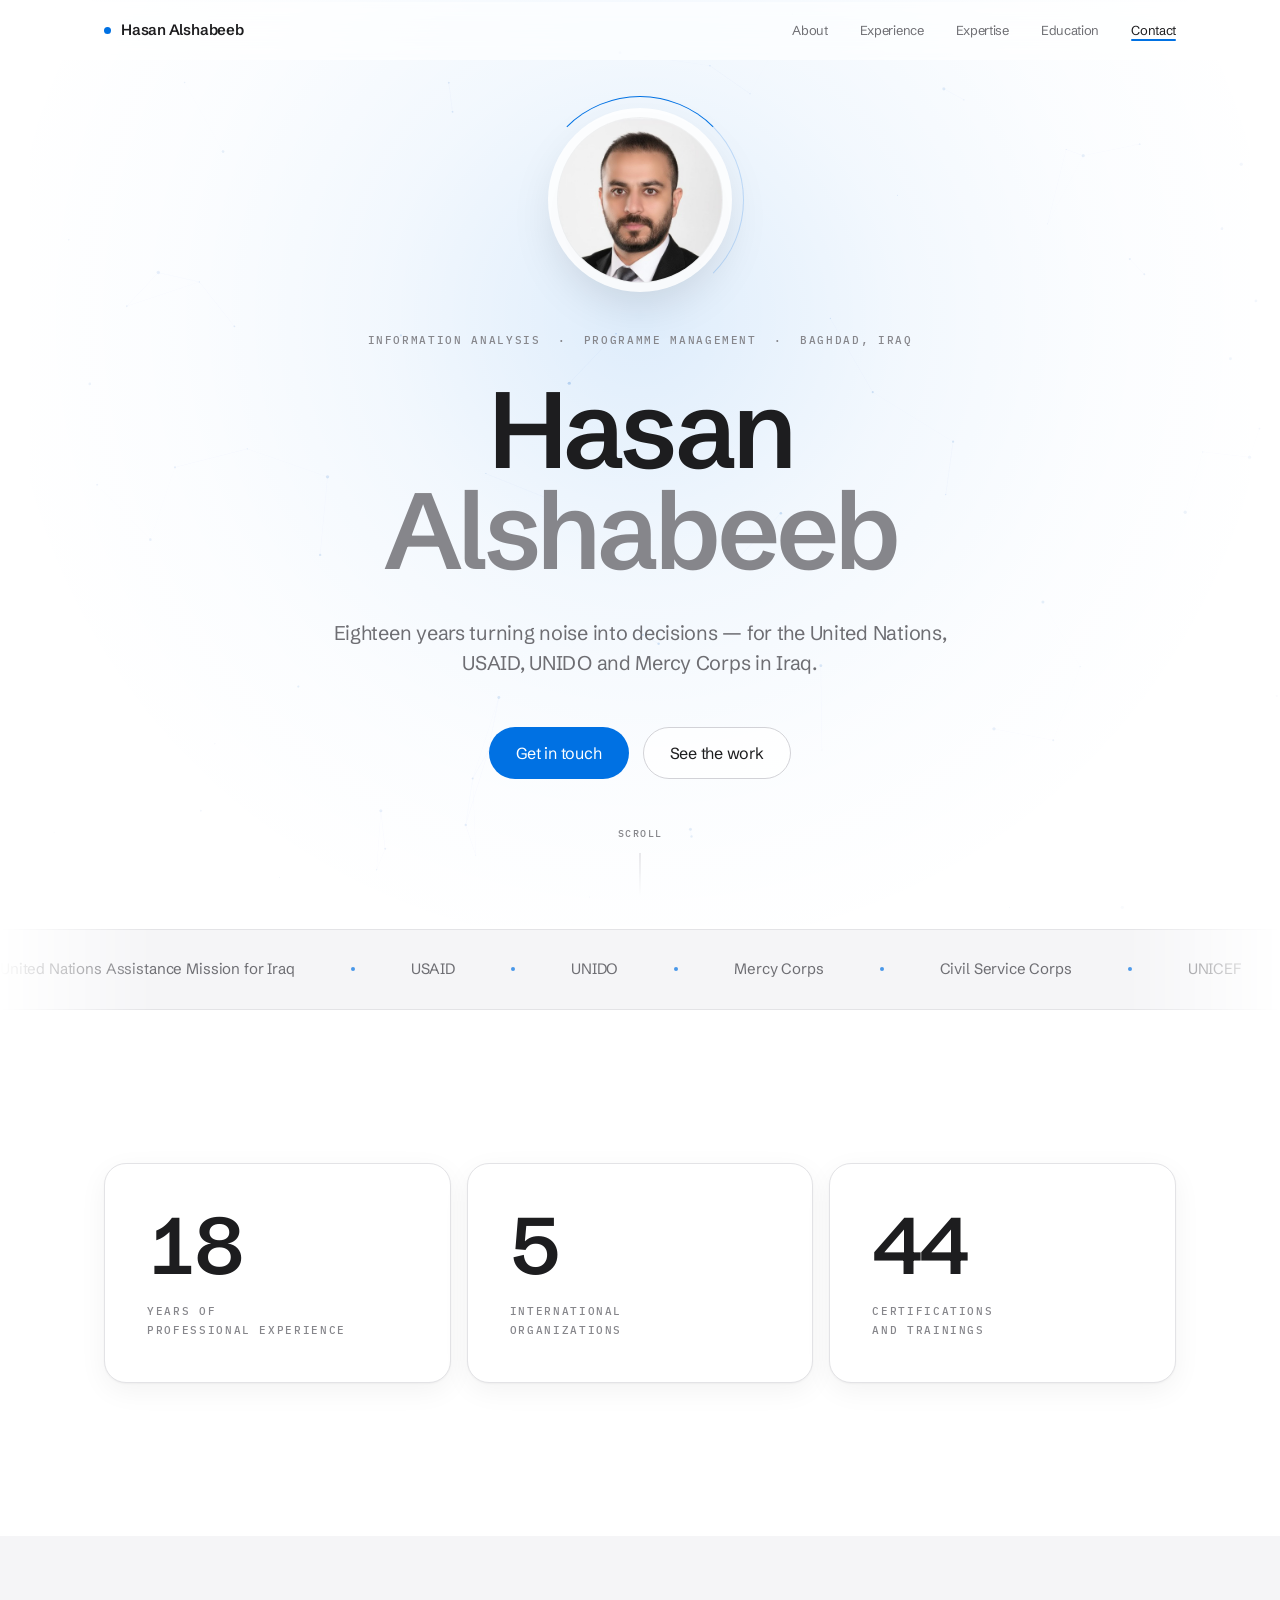
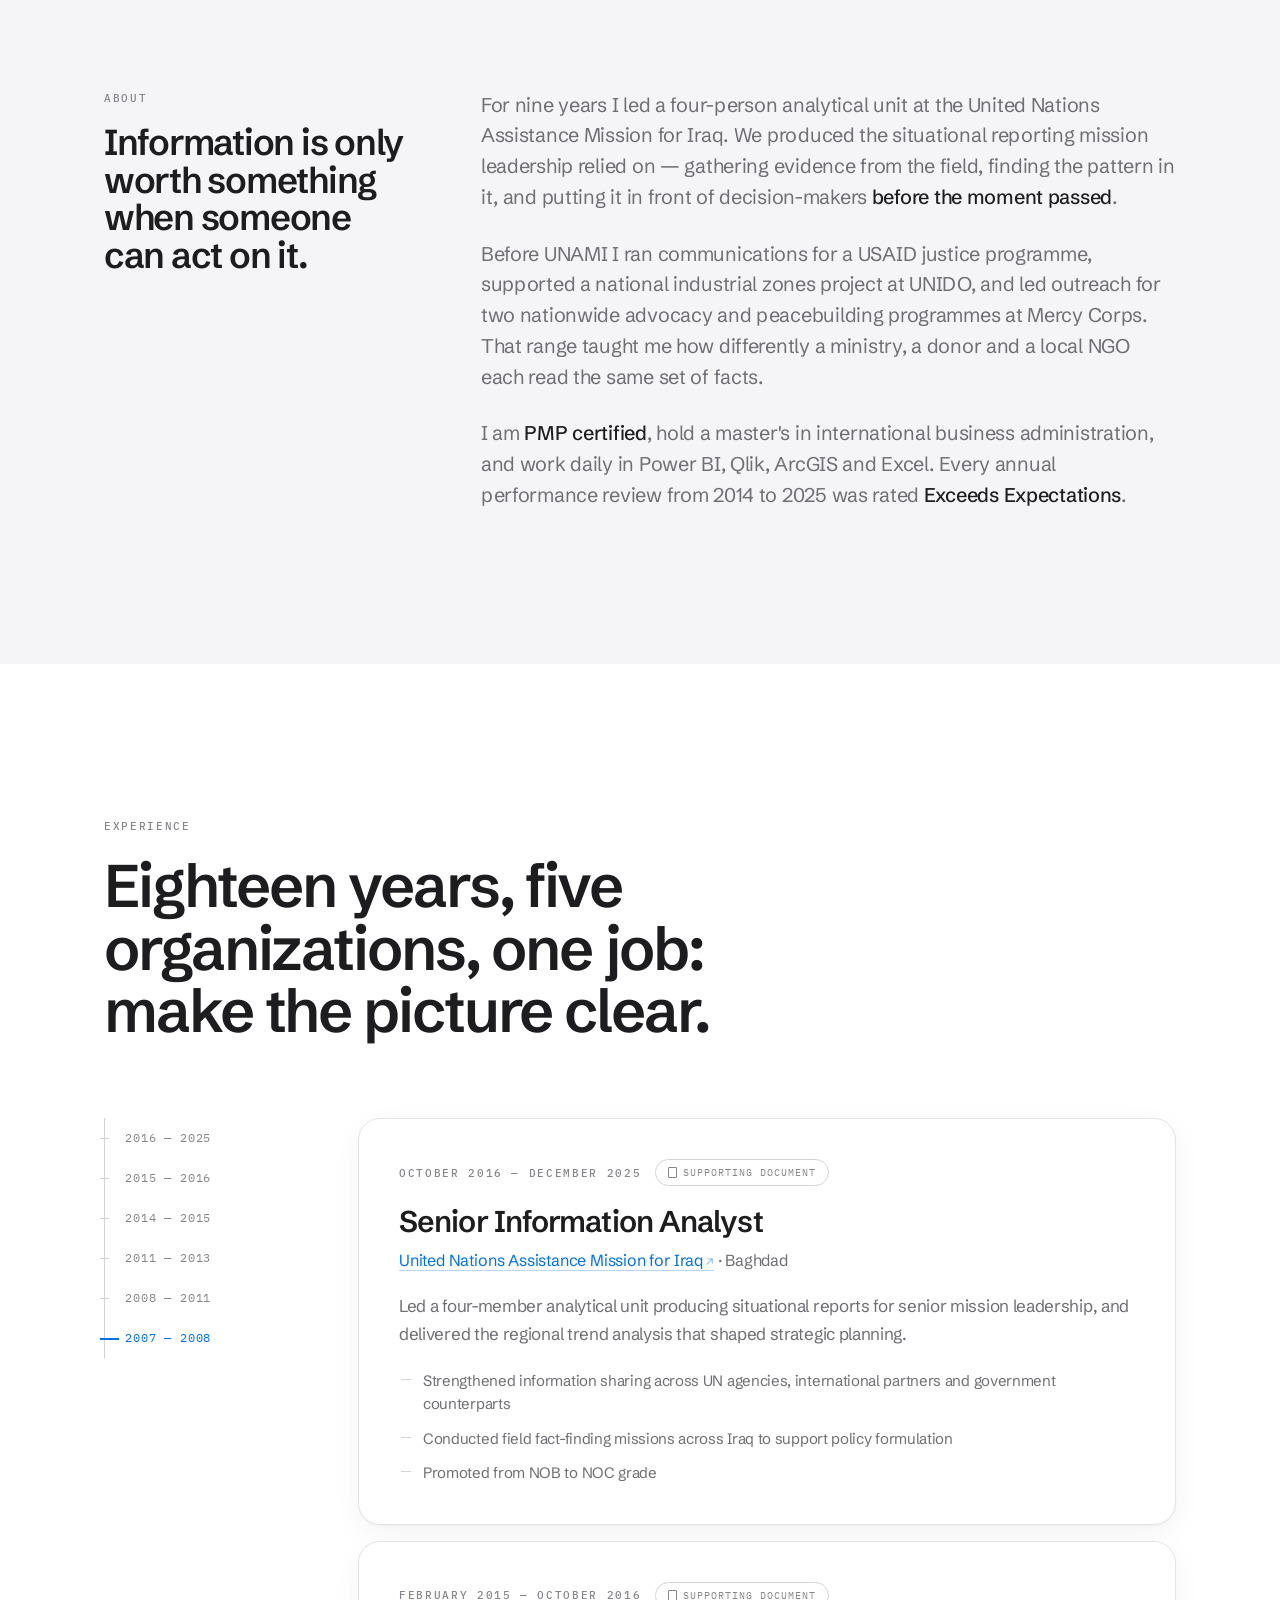
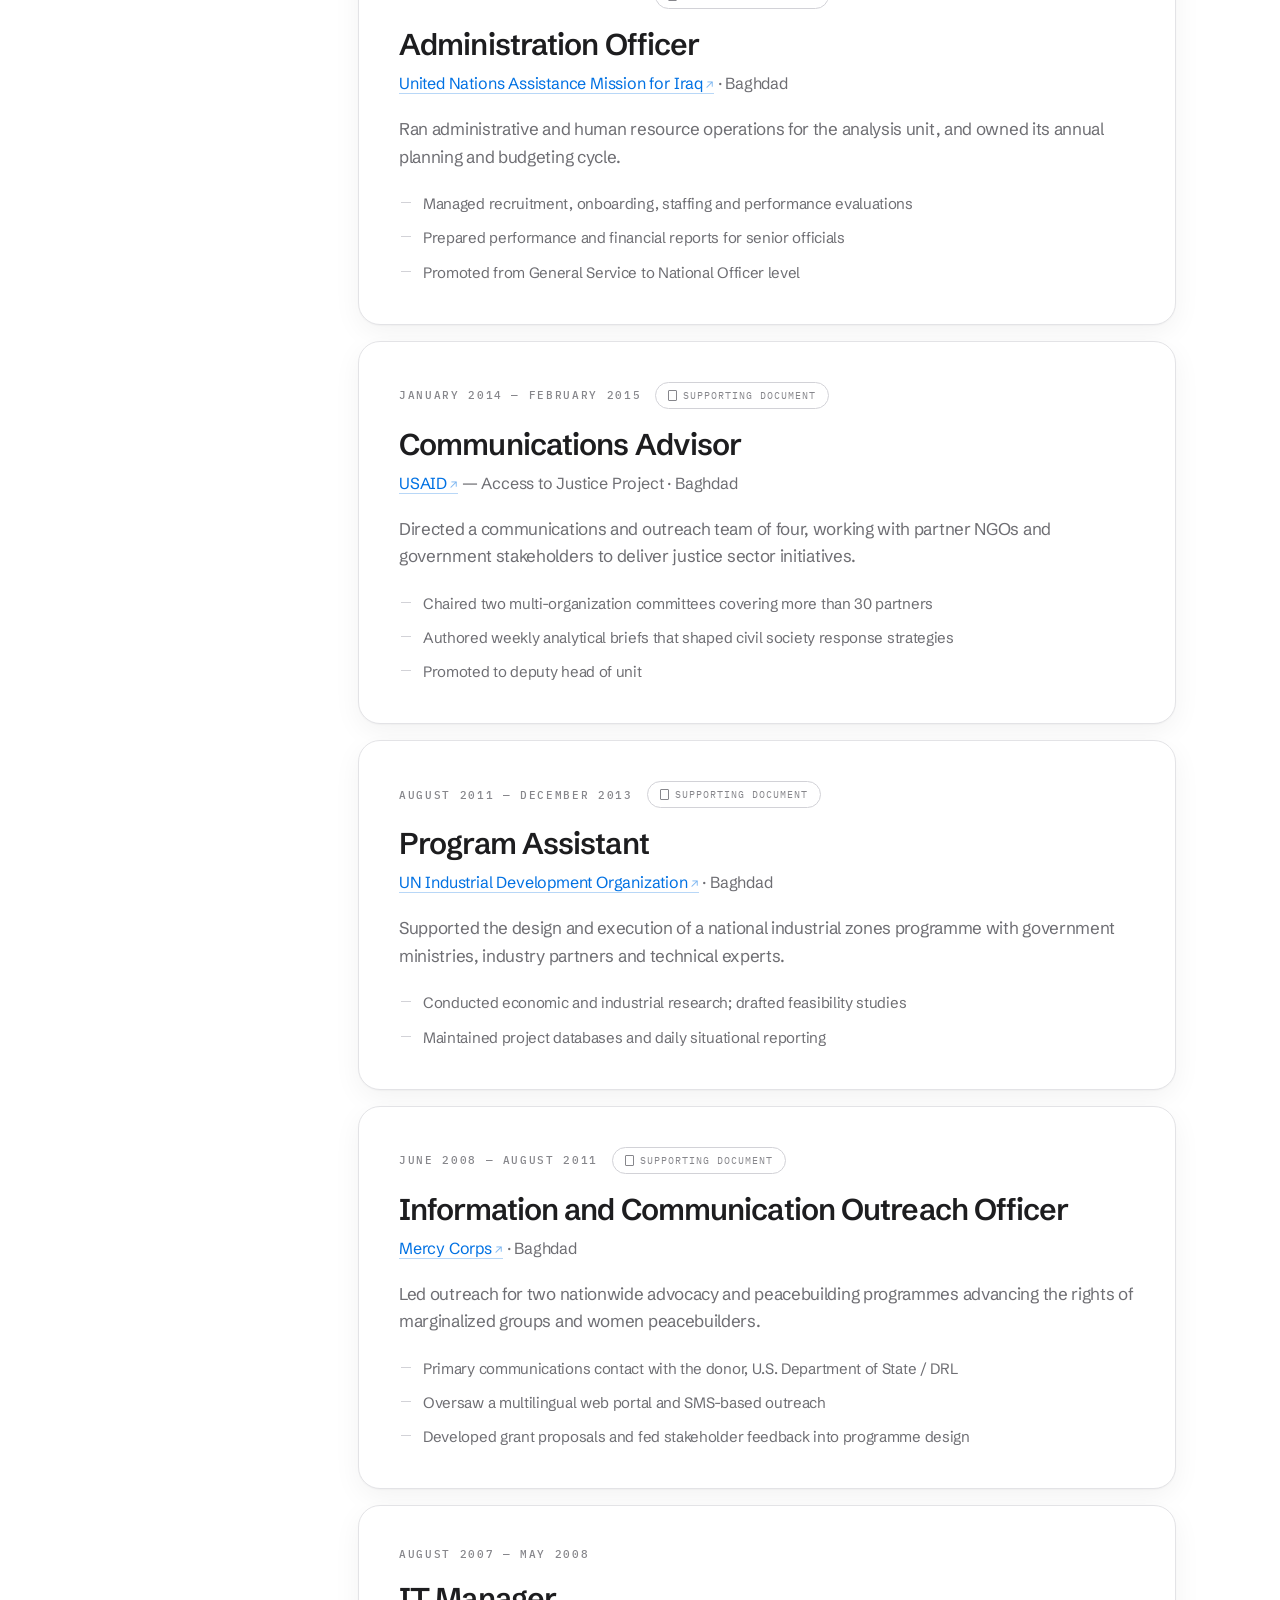
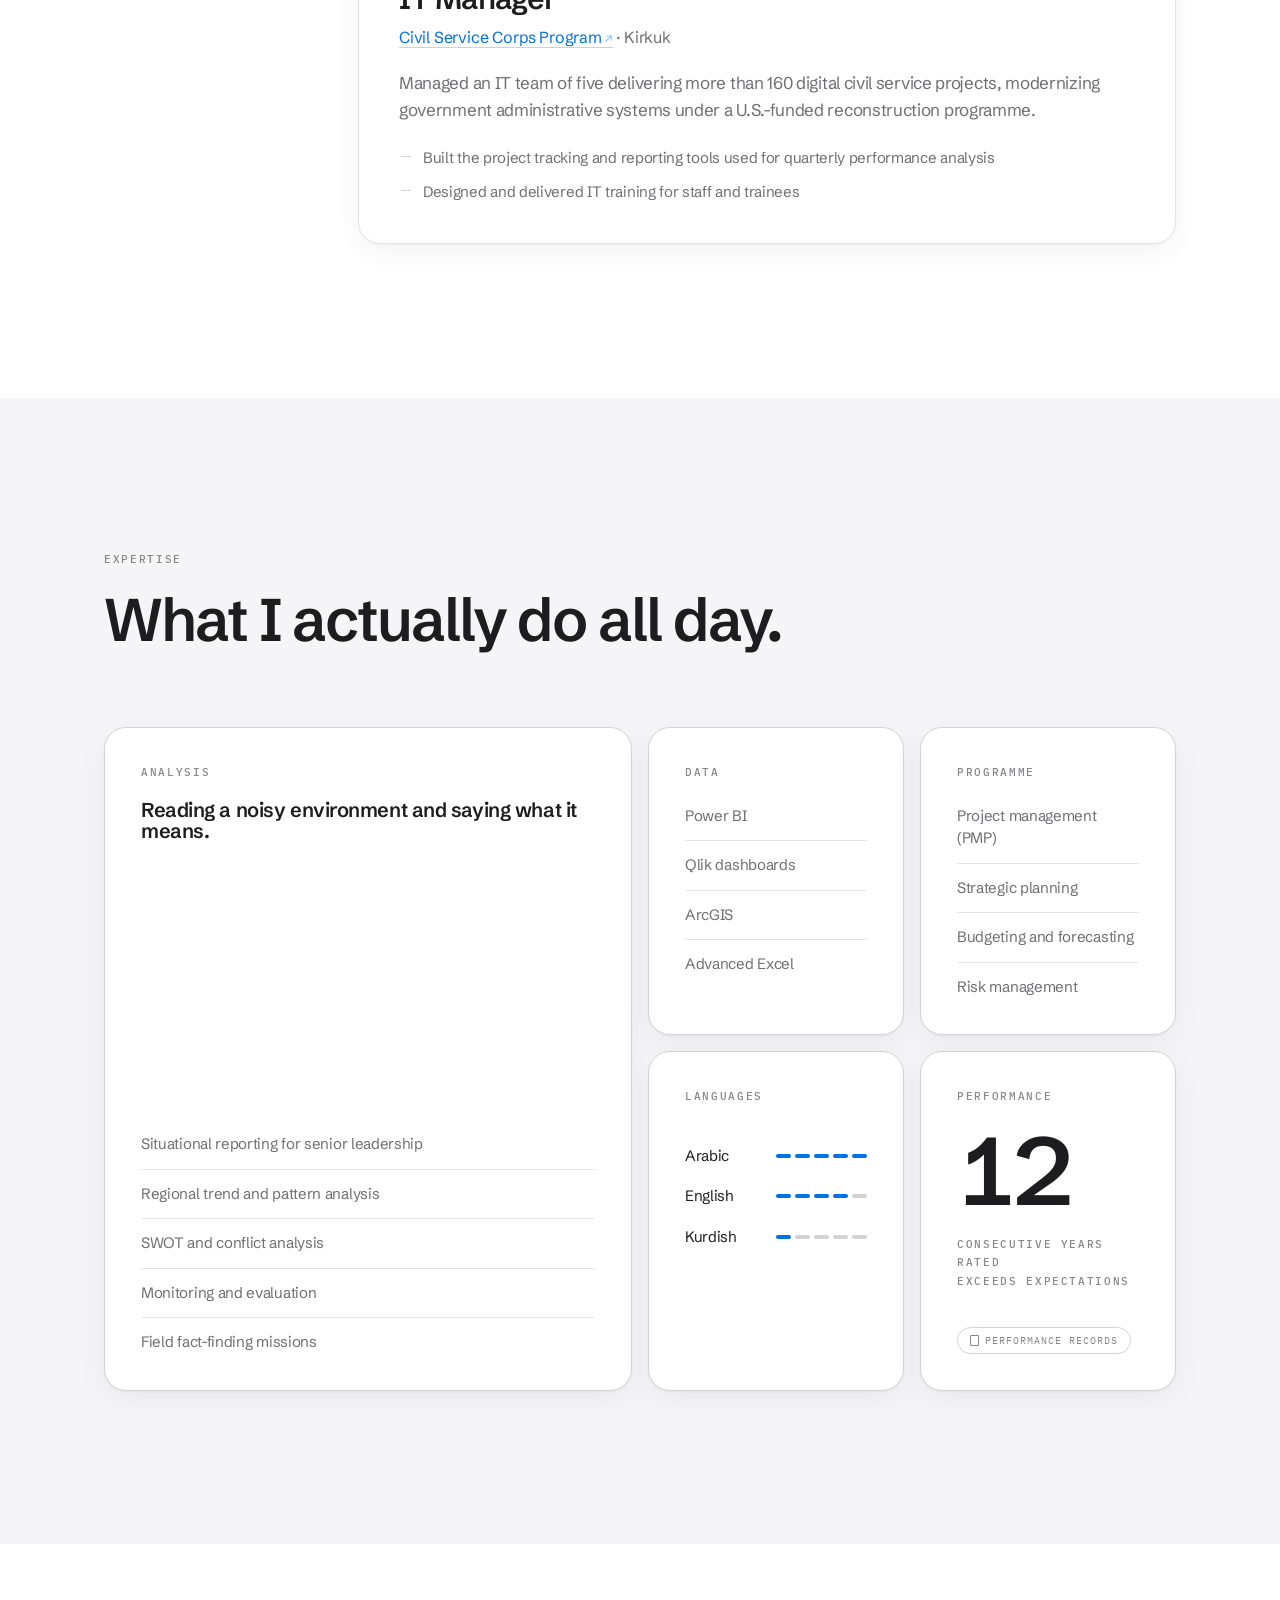
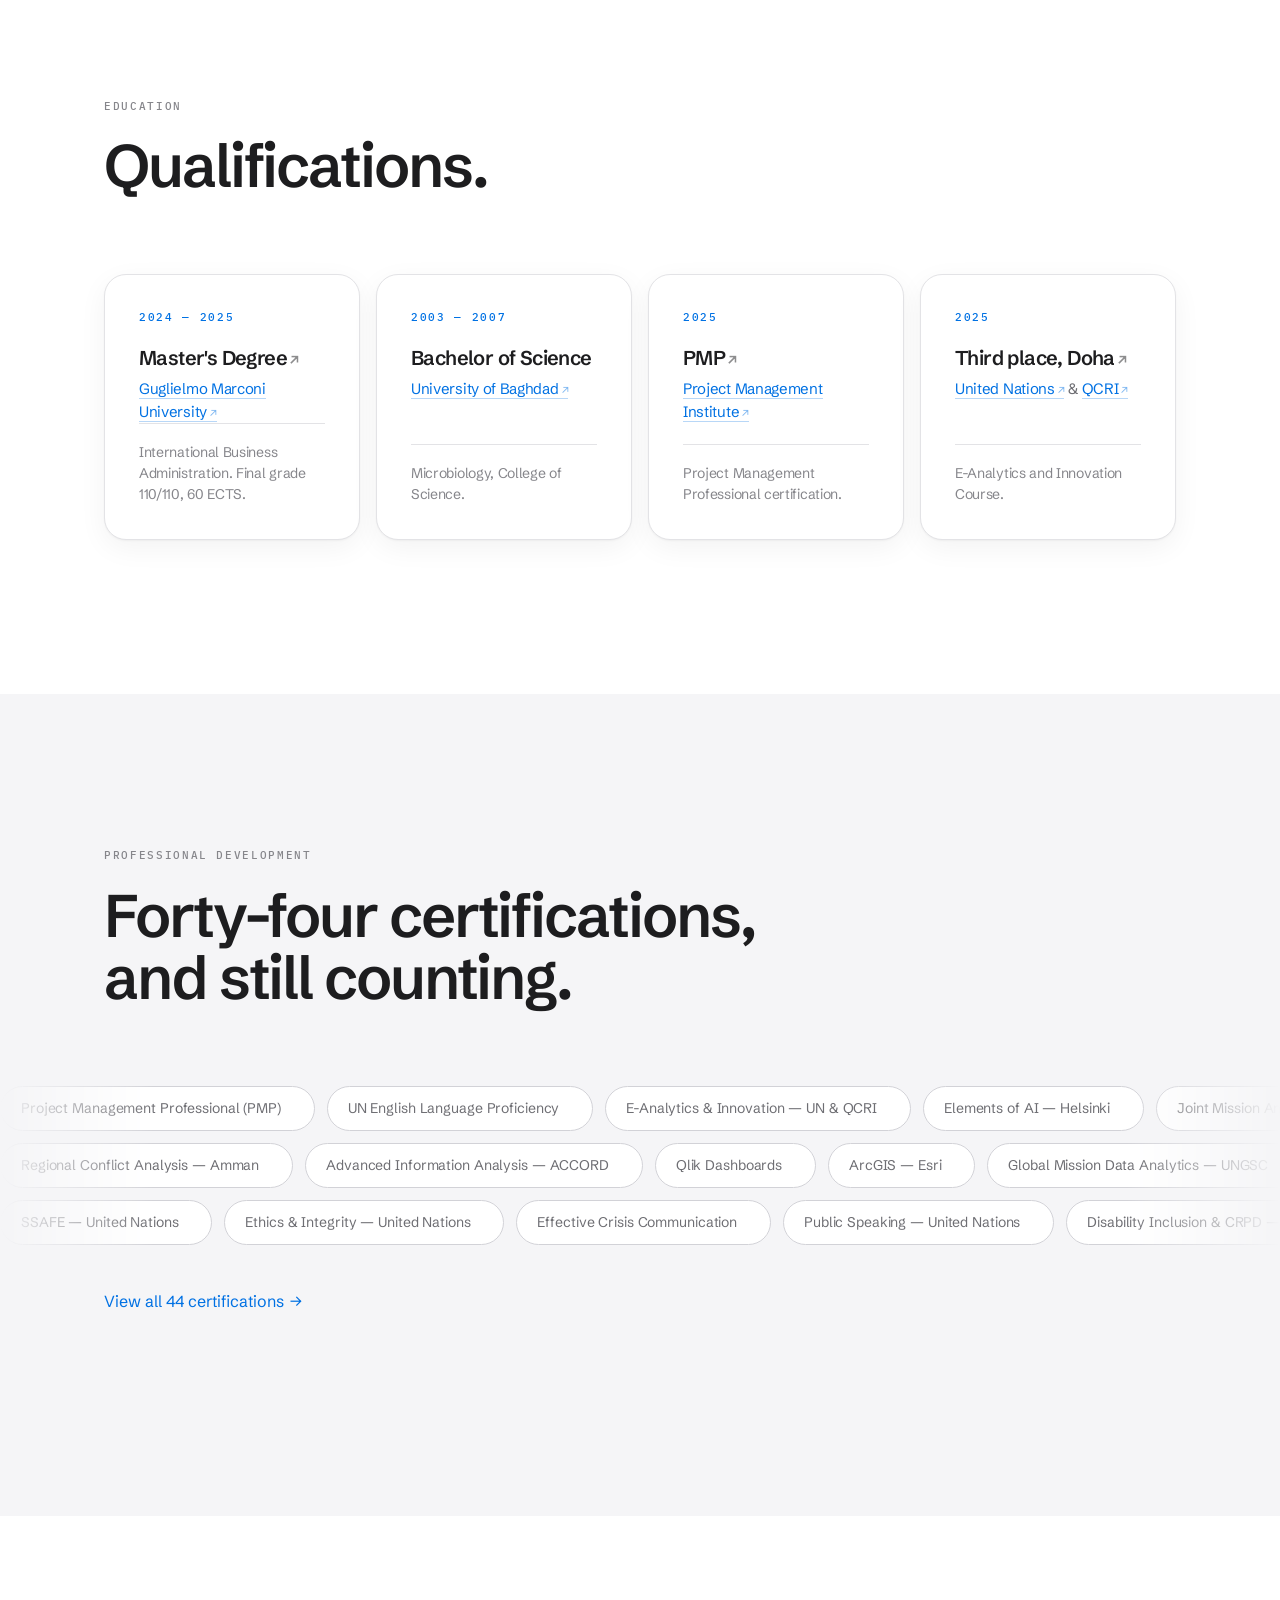
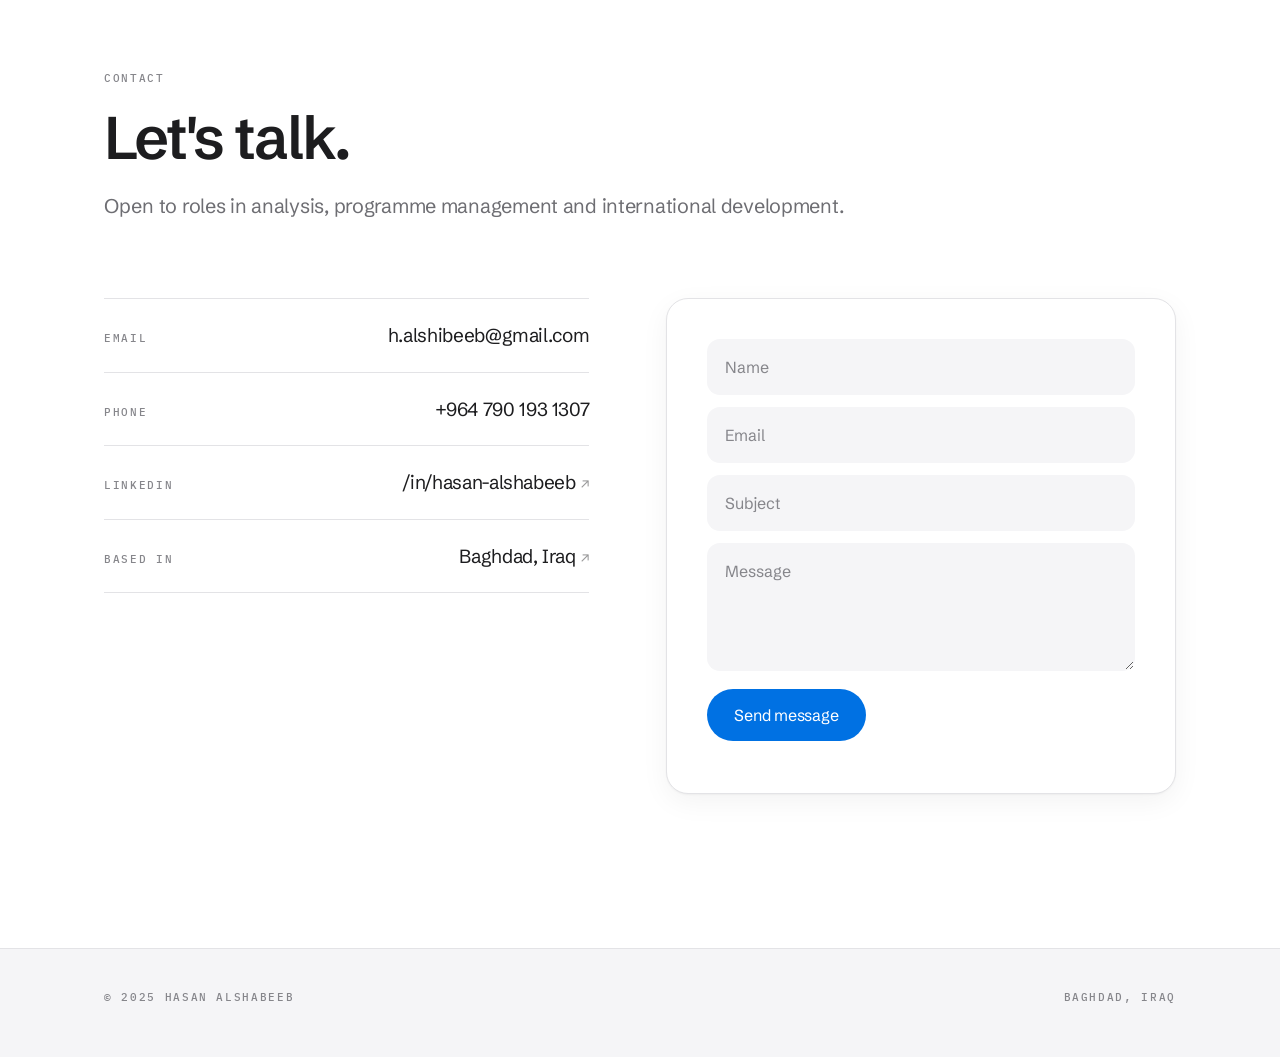
==== commit 080f1168: "Make certificate chips clickable; UNAMI role ended December 2025" ====
--- a/index.html
+++ b/index.html
@@ -4,13 +4,13 @@
 <meta charset="utf-8">
 <meta name="viewport" content="width=device-width, initial-scale=1">
 <meta name="theme-color" content="#ffffff">
-<title>Hasan Alshabeeb — Senior Information Analyst</title>
-<meta name="description" content="Hasan Alshabeeb, Senior Information Analyst at UNAMI. Eighteen years turning noise into decisions for the United Nations, USAID, UNIDO and Mercy Corps in Iraq. PMP certified.">
+<title>Hasan Alshabeeb — Information Analysis &amp; Programme Management</title>
+<meta name="description" content="Hasan Alshabeeb — information analysis and programme management. Eighteen years turning noise into decisions for the United Nations, USAID, UNIDO and Mercy Corps in Iraq. PMP certified.">
 <meta name="author" content="Hasan Alshabeeb">
 <link rel="canonical" href="https://iraqibioman.github.io/Profile/">
 
 <meta property="og:type" content="profile">
-<meta property="og:title" content="Hasan Alshabeeb — Senior Information Analyst">
+<meta property="og:title" content="Hasan Alshabeeb — Information Analysis &amp; Programme Management">
 <meta property="og:description" content="Eighteen years turning noise into decisions for the UN, USAID, UNIDO and Mercy Corps in Iraq.">
 <meta property="og:url" content="https://iraqibioman.github.io/Profile/">
 <meta property="og:image" content="https://iraqibioman.github.io/Profile/profile.jpg">
@@ -20,7 +20,7 @@
 <link rel="preconnect" href="https://fonts.googleapis.com">
 <link rel="preconnect" href="https://fonts.gstatic.com" crossorigin>
 <link href="https://fonts.googleapis.com/css2?family=IBM+Plex+Mono:wght@400;500&family=Schibsted+Grotesk:wght@400;500;600;700&display=swap" rel="stylesheet">
-<link rel="stylesheet" href="styles.css?v=5">
+<link rel="stylesheet" href="styles.css?v=7">
 </head>
 
 <body>
@@ -61,7 +61,7 @@
            alt="Portrait of Hasan Alshabeeb">
     </div>
 
-    <span class="mono hero__eyebrow rise">Senior Information Analyst &nbsp;·&nbsp; UNAMI &nbsp;·&nbsp; Baghdad</span>
+    <span class="mono hero__eyebrow rise">Information Analysis &nbsp;·&nbsp; Programme Management &nbsp;·&nbsp; Baghdad, Iraq</span>
 
     <h1 class="h-display hero__name rise">
       <span>Hasan</span>
@@ -133,10 +133,10 @@
 
     <div class="about__body lede rv rv-d1">
       <p>
-        I lead a four-person analytical unit at the United Nations Assistance Mission for Iraq.
-        We produce the situational reporting that mission leadership relies on — gathering
-        evidence from the field, finding the pattern in it, and putting it in front of
-        decision-makers <strong>before the moment passes</strong>.
+        For nine years I led a four-person analytical unit at the United Nations Assistance
+        Mission for Iraq. We produced the situational reporting mission leadership relied on —
+        gathering evidence from the field, finding the pattern in it, and putting it in front of
+        decision-makers <strong>before the moment passed</strong>.
       </p>
       <p>
         Before UNAMI I ran communications for a USAID justice programme, supported a national
@@ -147,7 +147,7 @@
       <p>
         I am <strong>PMP certified</strong>, hold a master's in international business
         administration, and work daily in Power&nbsp;BI, Qlik, ArcGIS and Excel. Every annual
-        performance review since 2014 has been rated <strong>Exceeds Expectations</strong>.
+        performance review from 2014 to 2025 was rated <strong>Exceeds Expectations</strong>.
       </p>
     </div>
   </div>
@@ -164,7 +164,7 @@
     <div class="exp">
       <aside class="rail" aria-label="Chronology">
         <div class="rail__line">
-          <span class="rail__yr is-on" data-year="2016" role="button" tabindex="0">2016 — Now</span>
+          <span class="rail__yr is-on" data-year="2016" role="button" tabindex="0">2016 — 2025</span>
           <span class="rail__yr" data-year="2015" role="button" tabindex="0">2015 — 2016</span>
           <span class="rail__yr" data-year="2014" role="button" tabindex="0">2014 — 2015</span>
           <span class="rail__yr" data-year="2011" role="button" tabindex="0">2011 — 2013</span>
@@ -177,14 +177,13 @@
 
         <article class="panel role rv" data-year="2016">
           <div class="role__meta">
-            <span class="role__badge">Current</span>
-            <span class="mono">October 2016</span>
+            <span class="mono">October 2016 — December 2025</span>
           <a class="doc-chip" href="https://1drv.ms/b/c/ed490c4b49b4dac4/Eb-_2hOoIl9AvDSMYGWBqzkBQmEkhR0iWk_TibftnRl4uQ?e=39Vbwg" target="_blank" rel="noopener">Supporting document</a></div>
           <h3 class="role__title">Senior Information Analyst</h3>
           <p class="role__org"><a class="link-out" href="https://iraq.un.org/" target="_blank" rel="noopener">United Nations Assistance Mission for Iraq</a> · Baghdad</p>
           <p class="role__text">
-            Lead a four-member analytical unit producing situational reports for senior mission
-            leadership, and deliver the regional trend analysis that shapes strategic planning.
+            Led a four-member analytical unit producing situational reports for senior mission
+            leadership, and delivered the regional trend analysis that shaped strategic planning.
           </p>
           <ul class="role__pts">
             <li>Strengthened information sharing across UN agencies, international partners and government counterparts</li>
@@ -396,55 +395,55 @@
     </div>
   </div>
 
-  <div class="certs-flow rv" aria-hidden="true">
+  <div class="certs-flow rv">
     <div class="marquee">
       <div class="marquee__track">
-        <span class="chip">Project Management Professional (PMP)</span>
-        <span class="chip">UN English Language Proficiency</span>
-        <span class="chip">E-Analytics &amp; Innovation — UN &amp; QCRI</span>
-        <span class="chip">Elements of AI — Helsinki</span>
-        <span class="chip">Joint Mission Analysis Centre — Oslo</span>
-        <span class="chip">Power BI Dashboards</span>
-        <span class="chip">Project Management Professional (PMP)</span>
-        <span class="chip">UN English Language Proficiency</span>
-        <span class="chip">E-Analytics &amp; Innovation — UN &amp; QCRI</span>
-        <span class="chip">Elements of AI — Helsinki</span>
-        <span class="chip">Joint Mission Analysis Centre — Oslo</span>
-        <span class="chip">Power BI Dashboards</span>
+        <a class="chip" href="https://1drv.ms/b/c/ed490c4b49b4dac4/EYn2_FbNb5BBkxlTmtZ5jawBmdE7A4KXeHsWQtUYVEh9Ug?e=mUdLUz" target="_blank" rel="noopener">Project Management Professional (PMP)</a>
+        <a class="chip" href="https://1drv.ms/b/c/ed490c4b49b4dac4/EYnrqrmqYxFNg0zKeGncu24BFdkAFmYZxSZ_oV4ddyCNWg?e=HdZnPg" target="_blank" rel="noopener">UN English Language Proficiency</a>
+        <a class="chip" href="https://1drv.ms/b/c/ed490c4b49b4dac4/EY7__KVpKONBmjK-ssusKSoBXr1CujkVSHoaKxpGryf1bg?e=N2z3lj" target="_blank" rel="noopener">E-Analytics &amp; Innovation — UN &amp; QCRI</a>
+        <a class="chip" href="https://1drv.ms/b/c/ed490c4b49b4dac4/EbcSDYoOWQRGg-x_fsZ6NGEBL-1Yf2GooaiwDjlm45K6UQ?e=NIP6rm" target="_blank" rel="noopener">Elements of AI — Helsinki</a>
+        <a class="chip" href="https://1drv.ms/b/c/ed490c4b49b4dac4/EUHoie1Nvt1FgVfEVTjEqJ8BWke0M_Esy-e7EExz30Ytjg?e=fBCacl" target="_blank" rel="noopener">Joint Mission Analysis Centre — Oslo</a>
+        <a class="chip" href="https://1drv.ms/b/c/ed490c4b49b4dac4/EcxFrfBGb9xEraucXMSpBEoB5abWqdQUdhcUPAn1AQ8GDA?e=AF1UXu" target="_blank" rel="noopener">Power BI Dashboards</a>
+        <a class="chip" href="https://1drv.ms/b/c/ed490c4b49b4dac4/EYn2_FbNb5BBkxlTmtZ5jawBmdE7A4KXeHsWQtUYVEh9Ug?e=mUdLUz" target="_blank" rel="noopener" aria-hidden="true" tabindex="-1">Project Management Professional (PMP)</a>
+        <a class="chip" href="https://1drv.ms/b/c/ed490c4b49b4dac4/EYnrqrmqYxFNg0zKeGncu24BFdkAFmYZxSZ_oV4ddyCNWg?e=HdZnPg" target="_blank" rel="noopener" aria-hidden="true" tabindex="-1">UN English Language Proficiency</a>
+        <a class="chip" href="https://1drv.ms/b/c/ed490c4b49b4dac4/EY7__KVpKONBmjK-ssusKSoBXr1CujkVSHoaKxpGryf1bg?e=N2z3lj" target="_blank" rel="noopener" aria-hidden="true" tabindex="-1">E-Analytics &amp; Innovation — UN &amp; QCRI</a>
+        <a class="chip" href="https://1drv.ms/b/c/ed490c4b49b4dac4/EbcSDYoOWQRGg-x_fsZ6NGEBL-1Yf2GooaiwDjlm45K6UQ?e=NIP6rm" target="_blank" rel="noopener" aria-hidden="true" tabindex="-1">Elements of AI — Helsinki</a>
+        <a class="chip" href="https://1drv.ms/b/c/ed490c4b49b4dac4/EUHoie1Nvt1FgVfEVTjEqJ8BWke0M_Esy-e7EExz30Ytjg?e=fBCacl" target="_blank" rel="noopener" aria-hidden="true" tabindex="-1">Joint Mission Analysis Centre — Oslo</a>
+        <a class="chip" href="https://1drv.ms/b/c/ed490c4b49b4dac4/EcxFrfBGb9xEraucXMSpBEoB5abWqdQUdhcUPAn1AQ8GDA?e=AF1UXu" target="_blank" rel="noopener" aria-hidden="true" tabindex="-1">Power BI Dashboards</a>
       </div>
     </div>
 
     <div class="marquee marquee--rev">
       <div class="marquee__track">
-        <span class="chip">Regional Conflict Analysis — Amman</span>
-        <span class="chip">Advanced Information Analysis — ACCORD</span>
-        <span class="chip">Qlik Dashboards</span>
-        <span class="chip">ArcGIS — Esri</span>
-        <span class="chip">Global Mission Data Analytics — UNGSC</span>
-        <span class="chip">ICDL</span>
-        <span class="chip">Regional Conflict Analysis — Amman</span>
-        <span class="chip">Advanced Information Analysis — ACCORD</span>
-        <span class="chip">Qlik Dashboards</span>
-        <span class="chip">ArcGIS — Esri</span>
-        <span class="chip">Global Mission Data Analytics — UNGSC</span>
-        <span class="chip">ICDL</span>
+        <a class="chip" href="https://1drv.ms/b/c/ed490c4b49b4dac4/ES9a7I1Wib1Mkv7jL649QsoBzN8H24MrsE1PjodKTk4a1g?e=hacwdS" target="_blank" rel="noopener">Regional Conflict Analysis — Amman</a>
+        <a class="chip" href="https://1drv.ms/b/c/ed490c4b49b4dac4/EU8IInpAOVJAkEjKfq1trCIBpUuSyLKy-p_Fncz1VxF3TQ?e=D7Bwle" target="_blank" rel="noopener">Advanced Information Analysis — ACCORD</a>
+        <a class="chip" href="https://1drv.ms/b/c/ed490c4b49b4dac4/EaUgYDzsttVHrLbPsJhnrz4BSQe4IAGNoKq-zo92nSfZTw?e=0Ew2sB" target="_blank" rel="noopener">Qlik Dashboards</a>
+        <a class="chip" href="https://1drv.ms/b/c/ed490c4b49b4dac4/EUt_RHXnv4VEtScx60d6GL0B1cd07NPwHa2NB85WjTCj3w?e=a8XAPt" target="_blank" rel="noopener">ArcGIS — Esri</a>
+        <a class="chip" href="https://1drv.ms/b/c/ed490c4b49b4dac4/ERm5H2R3kBJAuNpn72UOuAMB8e3nzVNHWOTj7LeEd1Mx1Q?e=78mOIh" target="_blank" rel="noopener">Global Mission Data Analytics — UNGSC</a>
+        <a class="chip" href="https://1drv.ms/b/c/ed490c4b49b4dac4/EVs6BlEe-9VFmcrZR5uaBwIB7uBj11xtYkXf84LHmzqZmw?e=PN0myw" target="_blank" rel="noopener">ICDL</a>
+        <a class="chip" href="https://1drv.ms/b/c/ed490c4b49b4dac4/ES9a7I1Wib1Mkv7jL649QsoBzN8H24MrsE1PjodKTk4a1g?e=hacwdS" target="_blank" rel="noopener" aria-hidden="true" tabindex="-1">Regional Conflict Analysis — Amman</a>
+        <a class="chip" href="https://1drv.ms/b/c/ed490c4b49b4dac4/EU8IInpAOVJAkEjKfq1trCIBpUuSyLKy-p_Fncz1VxF3TQ?e=D7Bwle" target="_blank" rel="noopener" aria-hidden="true" tabindex="-1">Advanced Information Analysis — ACCORD</a>
+        <a class="chip" href="https://1drv.ms/b/c/ed490c4b49b4dac4/EaUgYDzsttVHrLbPsJhnrz4BSQe4IAGNoKq-zo92nSfZTw?e=0Ew2sB" target="_blank" rel="noopener" aria-hidden="true" tabindex="-1">Qlik Dashboards</a>
+        <a class="chip" href="https://1drv.ms/b/c/ed490c4b49b4dac4/EUt_RHXnv4VEtScx60d6GL0B1cd07NPwHa2NB85WjTCj3w?e=a8XAPt" target="_blank" rel="noopener" aria-hidden="true" tabindex="-1">ArcGIS — Esri</a>
+        <a class="chip" href="https://1drv.ms/b/c/ed490c4b49b4dac4/ERm5H2R3kBJAuNpn72UOuAMB8e3nzVNHWOTj7LeEd1Mx1Q?e=78mOIh" target="_blank" rel="noopener" aria-hidden="true" tabindex="-1">Global Mission Data Analytics — UNGSC</a>
+        <a class="chip" href="https://1drv.ms/b/c/ed490c4b49b4dac4/EVs6BlEe-9VFmcrZR5uaBwIB7uBj11xtYkXf84LHmzqZmw?e=PN0myw" target="_blank" rel="noopener" aria-hidden="true" tabindex="-1">ICDL</a>
       </div>
     </div>
 
     <div class="marquee">
       <div class="marquee__track">
-        <span class="chip">SSAFE — United Nations</span>
-        <span class="chip">Ethics &amp; Integrity — United Nations</span>
-        <span class="chip">Effective Crisis Communication</span>
-        <span class="chip">RMM Training — UNICEF</span>
-        <span class="chip">Disability Inclusion &amp; CRPD — USAID</span>
-        <span class="chip">Writing Correspondence &amp; Reports</span>
-        <span class="chip">SSAFE — United Nations</span>
-        <span class="chip">Ethics &amp; Integrity — United Nations</span>
-        <span class="chip">Effective Crisis Communication</span>
-        <span class="chip">RMM Training — UNICEF</span>
-        <span class="chip">Disability Inclusion &amp; CRPD — USAID</span>
-        <span class="chip">Writing Correspondence &amp; Reports</span>
+        <a class="chip" href="https://1drv.ms/b/c/ed490c4b49b4dac4/Ec-oap_AFxxOvklh1y-ORAMB5ZfYOkZezULcuGJAgJyVYw?e=FkAOe8" target="_blank" rel="noopener">SSAFE — United Nations</a>
+        <a class="chip" href="https://1drv.ms/b/c/ed490c4b49b4dac4/ERfYYyUhn7VKn0EqRrxhiM4B82VcfBSDka6vY0To9d-Mpg?e=JYAXpY" target="_blank" rel="noopener">Ethics &amp; Integrity — United Nations</a>
+        <a class="chip" href="https://1drv.ms/b/c/ed490c4b49b4dac4/EWhcan0eRoJAmO4m3pD0vk8B7ulYhW6htHssn3Htlsl9xQ?e=j4PF0Y" target="_blank" rel="noopener">Effective Crisis Communication</a>
+        <a class="chip" href="https://1drv.ms/b/c/ed490c4b49b4dac4/EVbvD7Zvf6RFo6kC0OSISHgB5N3kJQ3jRMro-ttN_M4L6Q?e=SY8vIq" target="_blank" rel="noopener">Public Speaking — United Nations</a>
+        <a class="chip" href="https://1drv.ms/b/c/ed490c4b49b4dac4/EUpmshYvL51JvOyJUdvYBp0B-qKRtydk21e6qY2C5lHPwg?e=MujGPb" target="_blank" rel="noopener">Disability Inclusion &amp; CRPD — USAID</a>
+        <a class="chip" href="https://1drv.ms/b/c/ed490c4b49b4dac4/EZ2fcJV2VhdCskNxVKRodM8BbQFMlXoQqdIeIaRw1bEM4w?e=PkKbts" target="_blank" rel="noopener">Writing Correspondence &amp; Reports</a>
+        <a class="chip" href="https://1drv.ms/b/c/ed490c4b49b4dac4/Ec-oap_AFxxOvklh1y-ORAMB5ZfYOkZezULcuGJAgJyVYw?e=FkAOe8" target="_blank" rel="noopener" aria-hidden="true" tabindex="-1">SSAFE — United Nations</a>
+        <a class="chip" href="https://1drv.ms/b/c/ed490c4b49b4dac4/ERfYYyUhn7VKn0EqRrxhiM4B82VcfBSDka6vY0To9d-Mpg?e=JYAXpY" target="_blank" rel="noopener" aria-hidden="true" tabindex="-1">Ethics &amp; Integrity — United Nations</a>
+        <a class="chip" href="https://1drv.ms/b/c/ed490c4b49b4dac4/EWhcan0eRoJAmO4m3pD0vk8B7ulYhW6htHssn3Htlsl9xQ?e=j4PF0Y" target="_blank" rel="noopener" aria-hidden="true" tabindex="-1">Effective Crisis Communication</a>
+        <a class="chip" href="https://1drv.ms/b/c/ed490c4b49b4dac4/EVbvD7Zvf6RFo6kC0OSISHgB5N3kJQ3jRMro-ttN_M4L6Q?e=SY8vIq" target="_blank" rel="noopener" aria-hidden="true" tabindex="-1">Public Speaking — United Nations</a>
+        <a class="chip" href="https://1drv.ms/b/c/ed490c4b49b4dac4/EUpmshYvL51JvOyJUdvYBp0B-qKRtydk21e6qY2C5lHPwg?e=MujGPb" target="_blank" rel="noopener" aria-hidden="true" tabindex="-1">Disability Inclusion &amp; CRPD — USAID</a>
+        <a class="chip" href="https://1drv.ms/b/c/ed490c4b49b4dac4/EZ2fcJV2VhdCskNxVKRodM8BbQFMlXoQqdIeIaRw1bEM4w?e=PkKbts" target="_blank" rel="noopener" aria-hidden="true" tabindex="-1">Writing Correspondence &amp; Reports</a>
       </div>
     </div>
   </div>
@@ -555,6 +554,6 @@
   </div>
 </footer>
 
-<script src="script.js?v=5"></script>
+<script src="script.js?v=7"></script>
 </body>
 </html>
--- a/styles.css
+++ b/styles.css
@@ -575,7 +575,28 @@
   white-space: nowrap;
   transition: border-color 0.3s var(--ease), color 0.3s var(--ease), box-shadow 0.3s var(--ease);
 }
-.chip:hover { border-color: var(--accent); color: var(--ink); box-shadow: var(--lift-1); }
+.chip:hover,
+.chip:focus-visible {
+  border-color: var(--accent);
+  color: var(--accent);
+  background: var(--paper);
+  box-shadow: var(--lift-1);
+}
+/* these are certificates you can open, so say so */
+.certs-flow .chip { cursor: pointer; }
+.certs-flow .chip::after {
+  content: "\2197";
+  margin-left: 6px;
+  font-size: 0.8em;
+  opacity: 0;
+  transition: opacity 0.25s var(--ease);
+}
+.certs-flow .chip:hover::after,
+.certs-flow .chip:focus-visible::after { opacity: 0.65; }
+
+/* a moving target is hard to click — hold the row still on hover or touch */
+.certs-flow .marquee:hover .marquee__track,
+.certs-flow .marquee.is-held .marquee__track { animation-play-state: paused; }
 
 /* ==========================================================================
    Figures
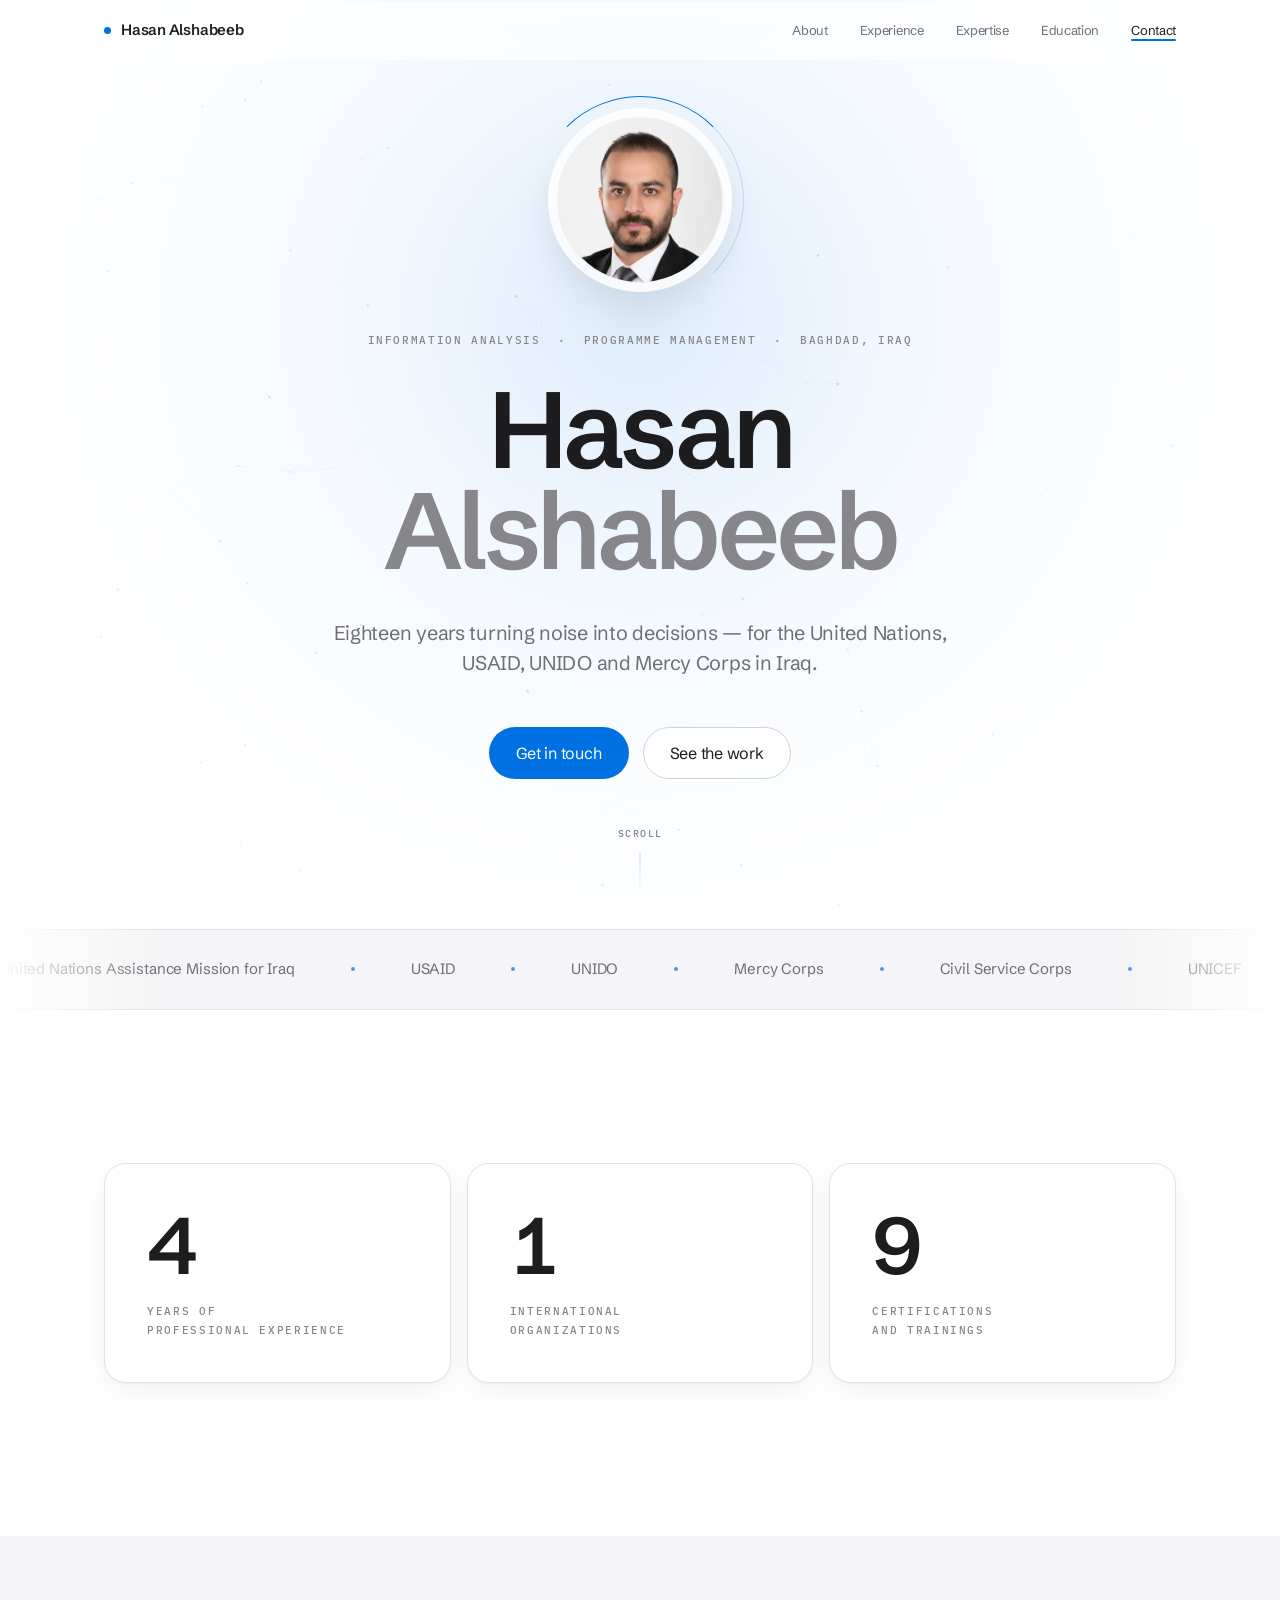
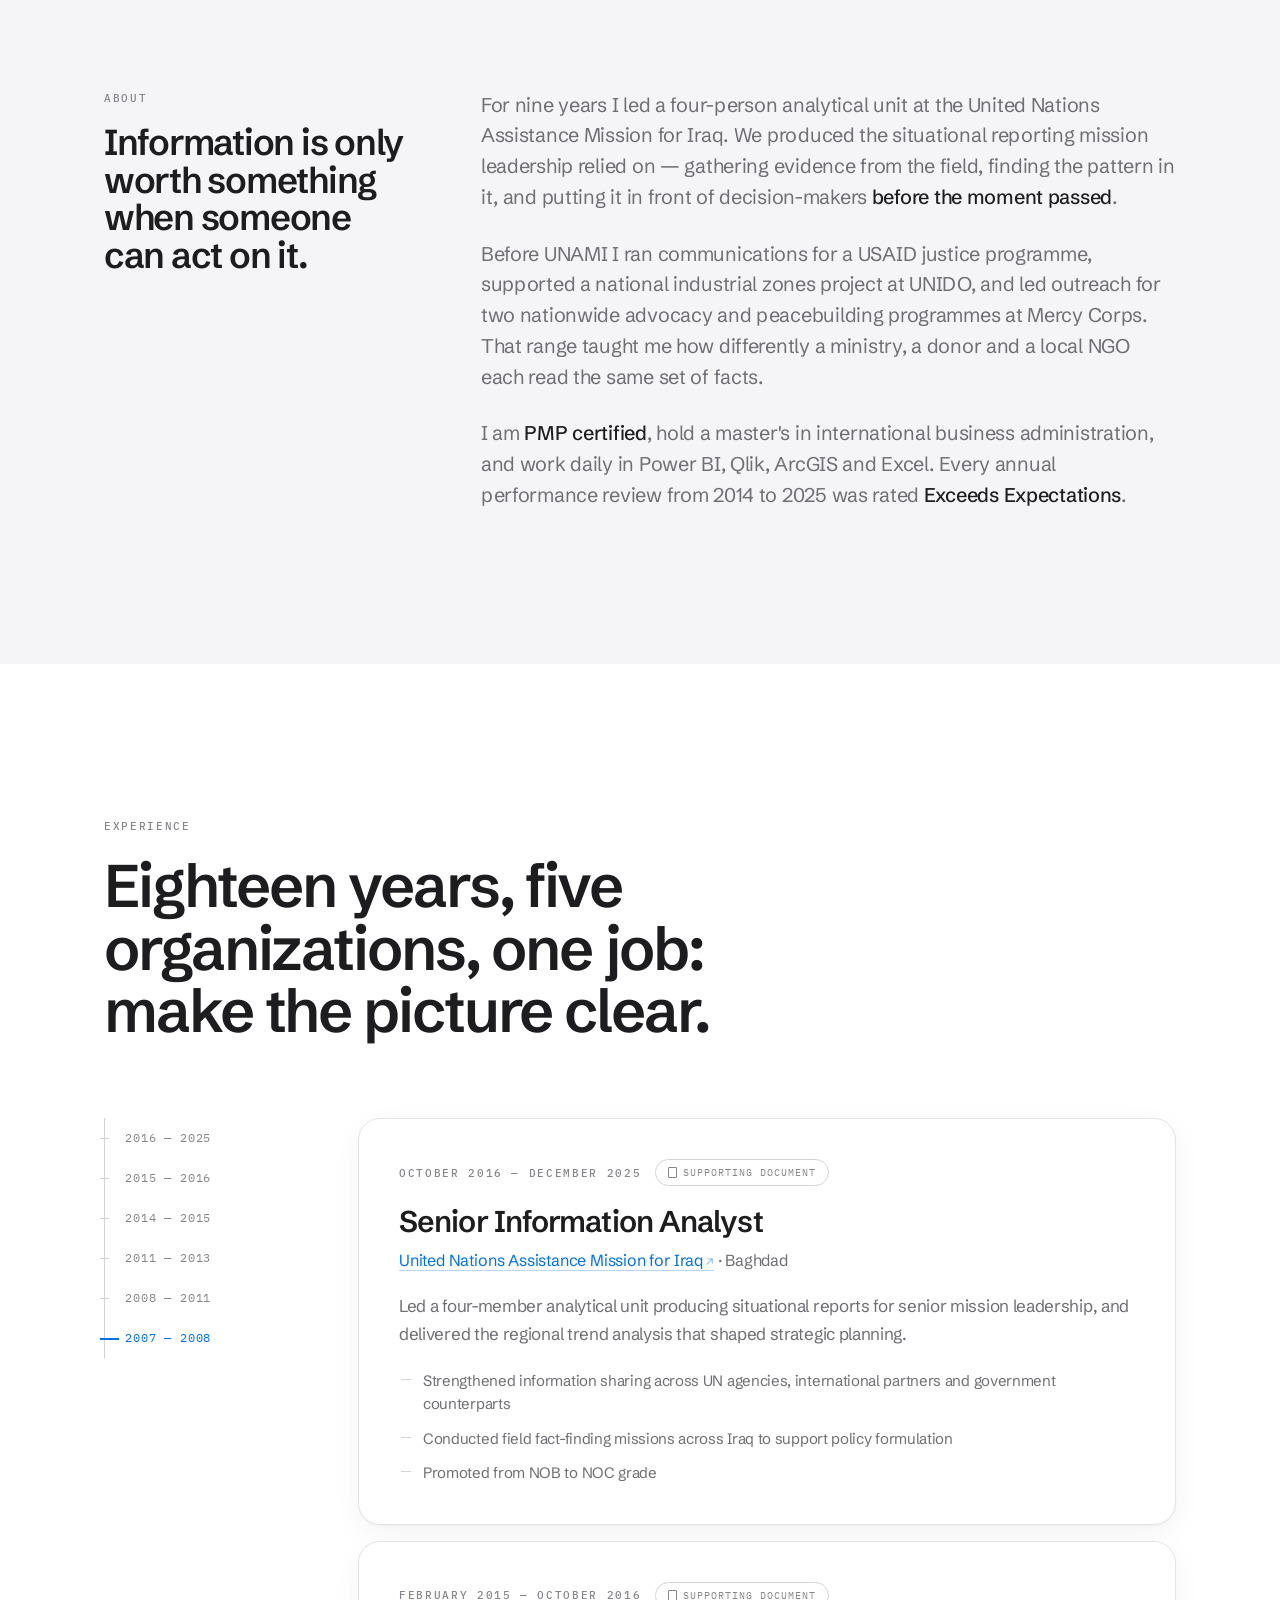
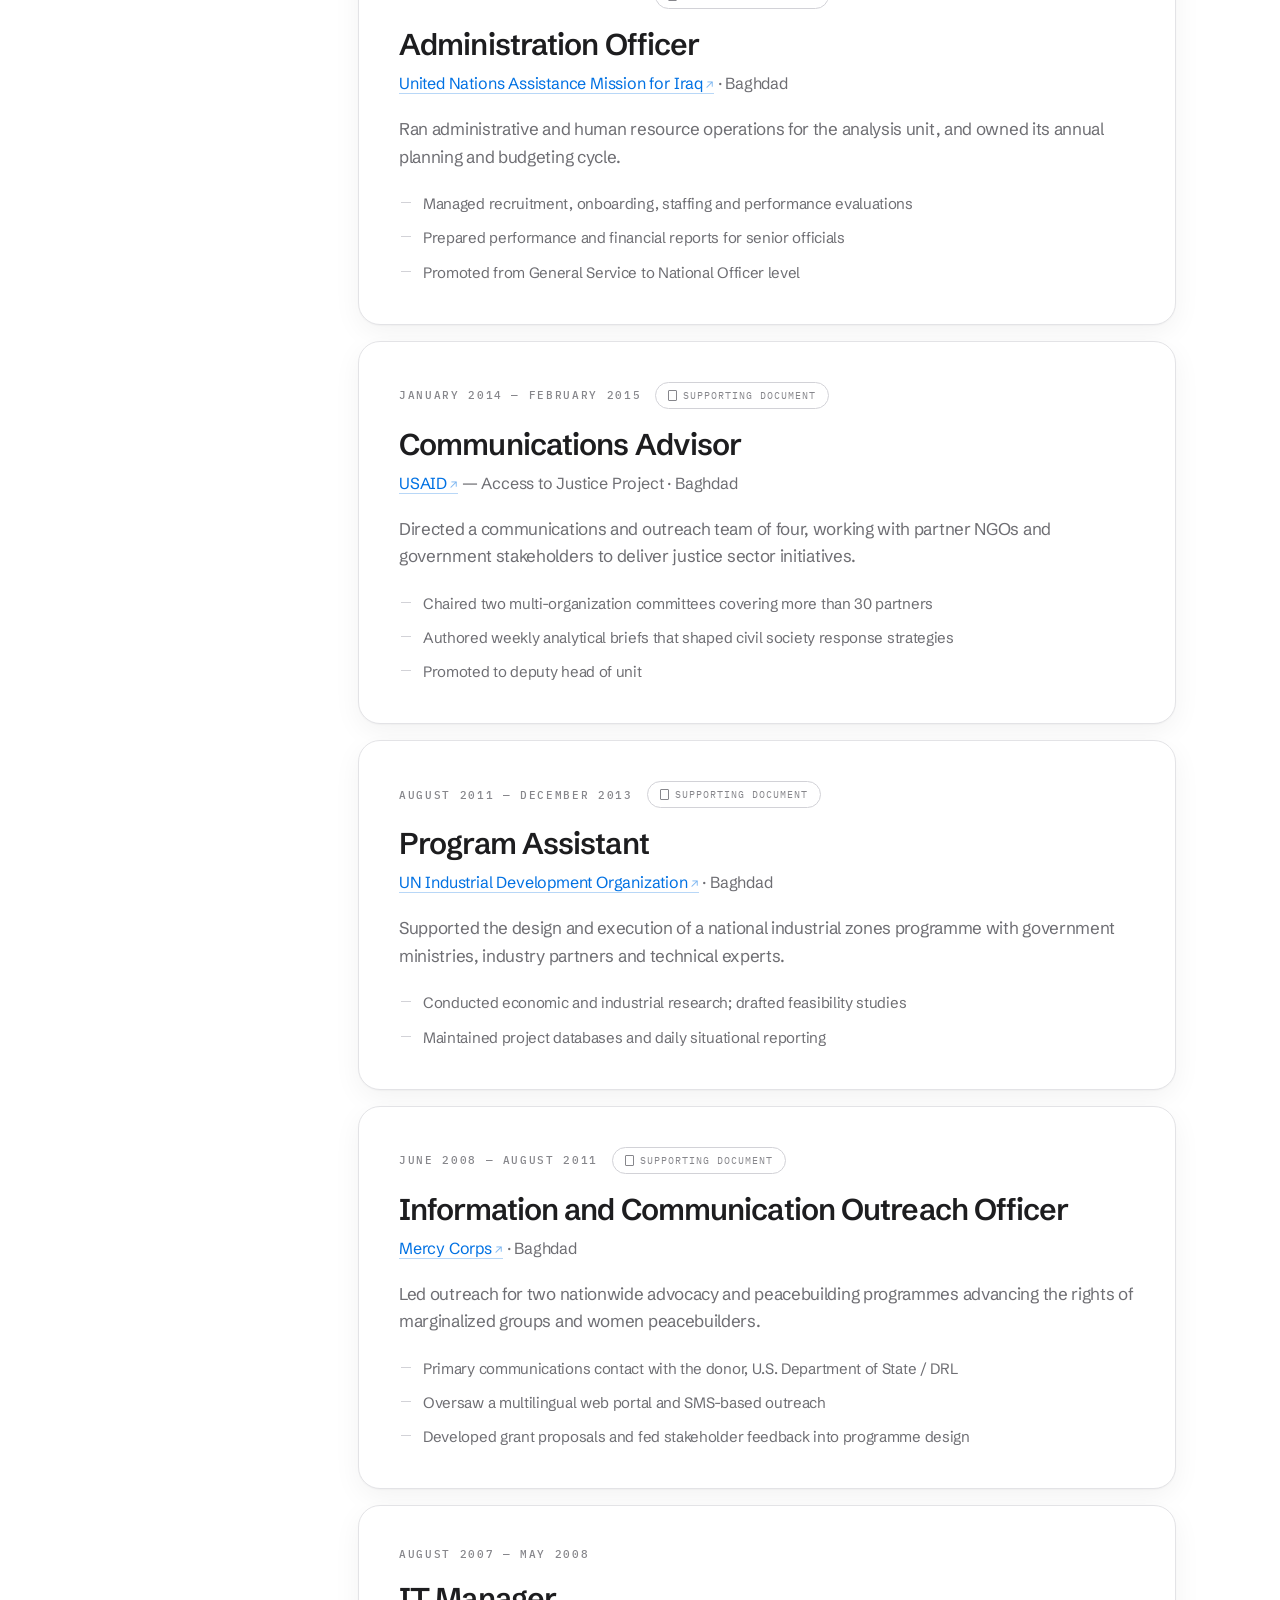
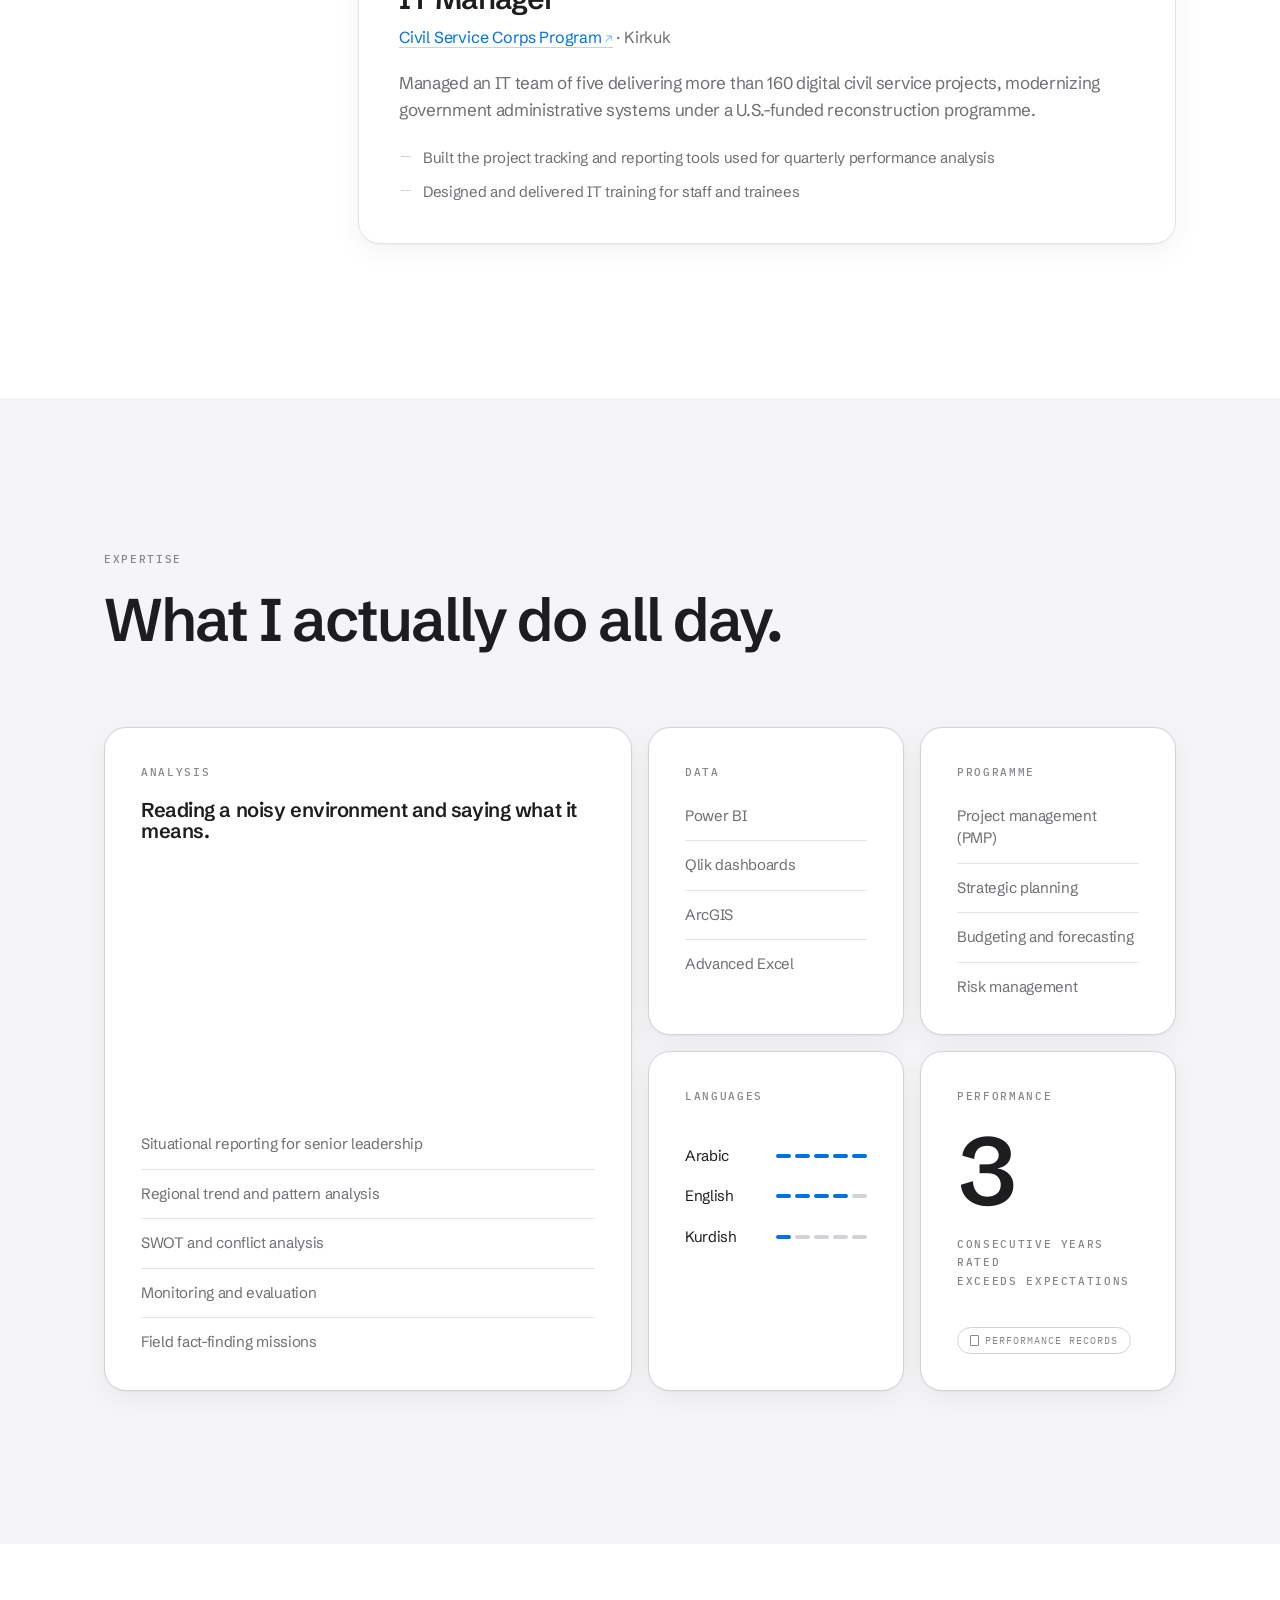
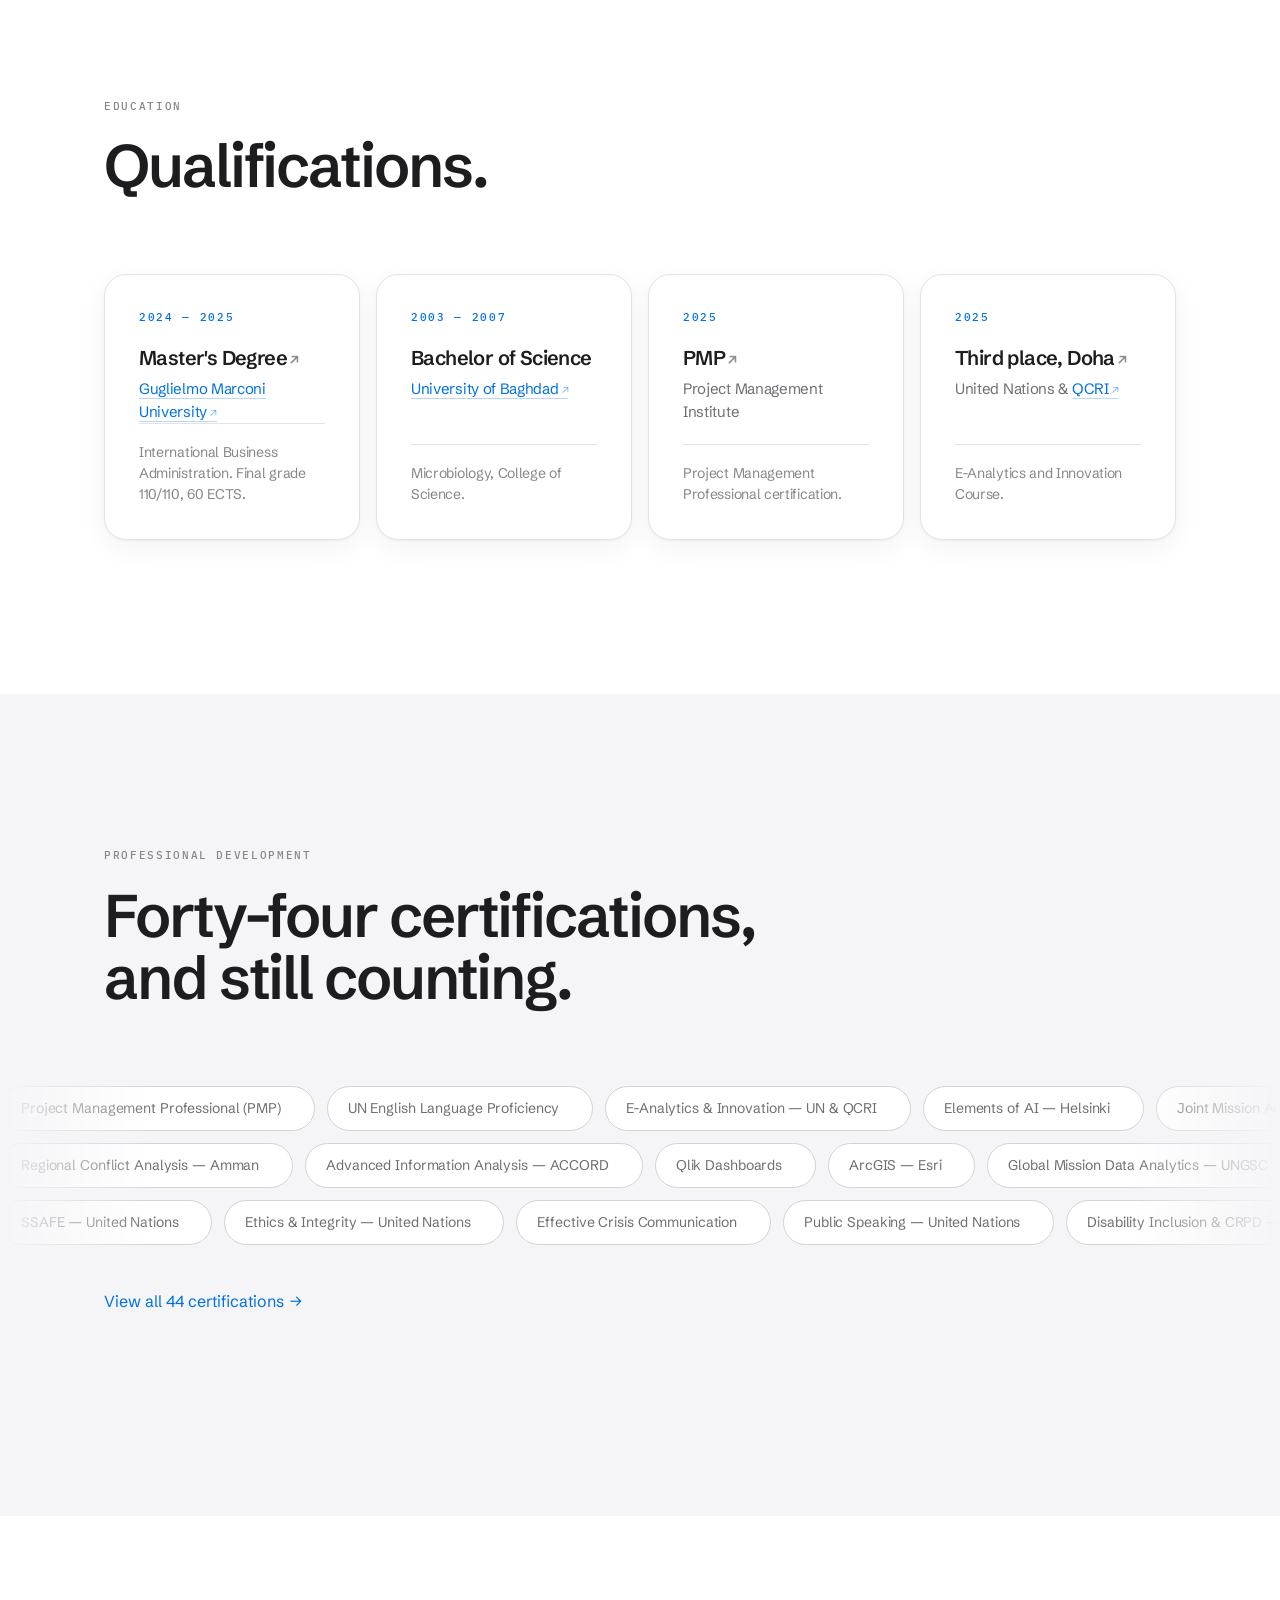
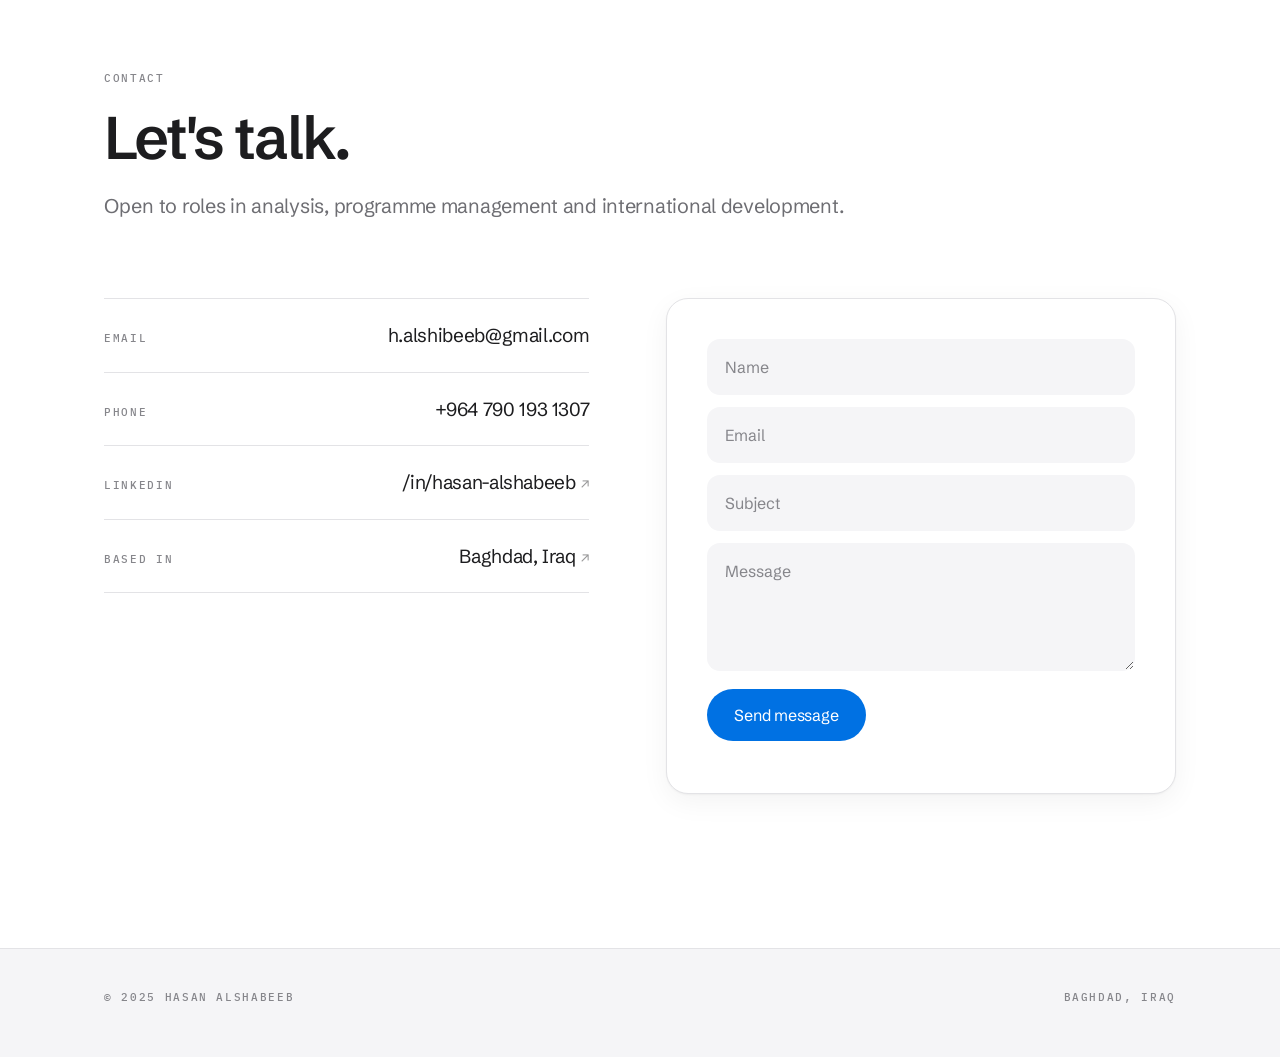
==== commit 10e5f3ed: "Loop the stat counters; use only the resume hyperlinks" ====
--- a/index.html
+++ b/index.html
@@ -20,7 +20,7 @@
 <link rel="preconnect" href="https://fonts.googleapis.com">
 <link rel="preconnect" href="https://fonts.gstatic.com" crossorigin>
 <link href="https://fonts.googleapis.com/css2?family=IBM+Plex+Mono:wght@400;500&family=Schibsted+Grotesk:wght@400;500;600;700&display=swap" rel="stylesheet">
-<link rel="stylesheet" href="styles.css?v=7">
+<link rel="stylesheet" href="styles.css?v=8">
 </head>
 
 <body>
@@ -88,18 +88,18 @@
 <!-- ====================== Organisations marquee ====================== -->
 <div class="marquee" aria-label="Organizations worked with">
   <div class="marquee__track">
-    <div class="marquee__item"><a href="https://iraq.un.org/" target="_blank" rel="noopener">United Nations Assistance Mission for Iraq</a></div>
+    <div class="marquee__item"><a href="https://iraq.un.org/en" target="_blank" rel="noopener">United Nations Assistance Mission for Iraq</a></div>
     <div class="marquee__item"><a href="https://www.usaid.gov/" target="_blank" rel="noopener">USAID</a></div>
     <div class="marquee__item"><a href="https://www.unido.org/" target="_blank" rel="noopener">UNIDO</a></div>
     <div class="marquee__item"><a href="https://www.mercycorps.org/" target="_blank" rel="noopener">Mercy Corps</a></div>
     <div class="marquee__item"><a href="https://www.dvidshub.net/news/521203/civil-service-corps-takes-root-iraqs-kirkuk-province" target="_blank" rel="noopener">Civil Service Corps</a></div>
-    <div class="marquee__item"><a href="https://www.unicef.org/" target="_blank" rel="noopener">UNICEF</a></div>
-    <div class="marquee__item" aria-hidden="true"><a href="https://iraq.un.org/" target="_blank" rel="noopener">United Nations Assistance Mission for Iraq</a></div>
+    <div class="marquee__item">UNICEF</div>
+    <div class="marquee__item" aria-hidden="true"><a href="https://iraq.un.org/en" target="_blank" rel="noopener">United Nations Assistance Mission for Iraq</a></div>
     <div class="marquee__item" aria-hidden="true"><a href="https://www.usaid.gov/" target="_blank" rel="noopener">USAID</a></div>
     <div class="marquee__item" aria-hidden="true"><a href="https://www.unido.org/" target="_blank" rel="noopener">UNIDO</a></div>
     <div class="marquee__item" aria-hidden="true"><a href="https://www.mercycorps.org/" target="_blank" rel="noopener">Mercy Corps</a></div>
     <div class="marquee__item" aria-hidden="true"><a href="https://www.dvidshub.net/news/521203/civil-service-corps-takes-root-iraqs-kirkuk-province" target="_blank" rel="noopener">Civil Service Corps</a></div>
-    <div class="marquee__item" aria-hidden="true"><a href="https://www.unicef.org/" target="_blank" rel="noopener">UNICEF</a></div>
+    <div class="marquee__item" aria-hidden="true">UNICEF</div>
   </div>
 </div>
 
@@ -180,7 +180,7 @@
             <span class="mono">October 2016 — December 2025</span>
           <a class="doc-chip" href="https://1drv.ms/b/c/ed490c4b49b4dac4/Eb-_2hOoIl9AvDSMYGWBqzkBQmEkhR0iWk_TibftnRl4uQ?e=39Vbwg" target="_blank" rel="noopener">Supporting document</a></div>
           <h3 class="role__title">Senior Information Analyst</h3>
-          <p class="role__org"><a class="link-out" href="https://iraq.un.org/" target="_blank" rel="noopener">United Nations Assistance Mission for Iraq</a> · Baghdad</p>
+          <p class="role__org"><a class="link-out" href="https://iraq.un.org/en" target="_blank" rel="noopener">United Nations Assistance Mission for Iraq</a> · Baghdad</p>
           <p class="role__text">
             Led a four-member analytical unit producing situational reports for senior mission
             leadership, and delivered the regional trend analysis that shaped strategic planning.
@@ -195,7 +195,7 @@
         <article class="panel role rv" data-year="2015">
           <div class="role__meta"><span class="mono">February 2015 — October 2016</span><a class="doc-chip" href="https://1drv.ms/b/c/ed490c4b49b4dac4/EUiwH5KWopNMtANzGJ7Lw1gBoqUNrOR8dH7DMJj8c-09sw?e=QnMAgn" target="_blank" rel="noopener">Supporting document</a></div>
           <h3 class="role__title">Administration Officer</h3>
-          <p class="role__org"><a class="link-out" href="https://iraq.un.org/" target="_blank" rel="noopener">United Nations Assistance Mission for Iraq</a> · Baghdad</p>
+          <p class="role__org"><a class="link-out" href="https://iraq.un.org/en" target="_blank" rel="noopener">United Nations Assistance Mission for Iraq</a> · Baghdad</p>
           <p class="role__text">
             Ran administrative and human resource operations for the analysis unit, and owned its
             annual planning and budgeting cycle.
@@ -358,7 +358,7 @@
       <article class="panel edu__card rv">
         <span class="mono">2024 — 2025</span>
         <h3><a class="cert-doc" href="https://1drv.ms/b/c/ed490c4b49b4dac4/EVm24OPETDhDgAQ3HHu2AF0B_jx6b6GErBXr_tQeeABvMA?e=dRbIis" target="_blank" rel="noopener">Master's Degree</a></h3>
-        <p class="edu__inst"><a class="link-out" href="https://www.unimarconi.it/en/" target="_blank" rel="noopener">Guglielmo Marconi University</a></p>
+        <p class="edu__inst"><a class="link-out" href="https://www.unimarconi.it/" target="_blank" rel="noopener">Guglielmo Marconi University</a></p>
         <p class="edu__note">International Business Administration. Final grade 110/110, 60 ECTS.</p>
       </article>
 
@@ -372,14 +372,14 @@
       <article class="panel edu__card rv rv-d2">
         <span class="mono">2025</span>
         <h3><a class="cert-doc" href="https://1drv.ms/b/c/ed490c4b49b4dac4/EYn2_FbNb5BBkxlTmtZ5jawBmdE7A4KXeHsWQtUYVEh9Ug?e=mUdLUz" target="_blank" rel="noopener">PMP</a></h3>
-        <p class="edu__inst"><a class="link-out" href="https://www.pmi.org/" target="_blank" rel="noopener">Project Management Institute</a></p>
+        <p class="edu__inst">Project Management Institute</p>
         <p class="edu__note">Project Management Professional certification.</p>
       </article>
 
       <article class="panel edu__card rv rv-d3">
         <span class="mono">2025</span>
         <h3><a class="cert-doc" href="https://1drv.ms/b/c/ed490c4b49b4dac4/EY7__KVpKONBmjK-ssusKSoBXr1CujkVSHoaKxpGryf1bg?e=N2z3lj" target="_blank" rel="noopener">Third place, Doha</a></h3>
-        <p class="edu__inst"><a class="link-out" href="https://www.un.org/" target="_blank" rel="noopener">United Nations</a> &amp; <a class="link-out" href="https://www.hbku.edu.qa/en/qcri" target="_blank" rel="noopener">QCRI</a></p>
+        <p class="edu__inst">United Nations &amp; <a class="link-out" href="https://www.hbku.edu.qa/en/qcri" target="_blank" rel="noopener">QCRI</a></p>
         <p class="edu__note">E-Analytics and Innovation Course.</p>
       </article>
     </div>
@@ -456,46 +456,46 @@
     </p>
 
     <ol class="cert-all" id="certAll">
-      <li><b>01</b> <span><a class="cert-doc" href="https://1drv.ms/b/c/ed490c4b49b4dac4/EYn2_FbNb5BBkxlTmtZ5jawBmdE7A4KXeHsWQtUYVEh9Ug?e=mUdLUz" target="_blank" rel="noopener">Project Management Professional (PMP)</a> <span class="cert-by"><a class="link-out" href="https://www.pmi.org/" target="_blank" rel="noopener">Project Management Institute</a></span></span></li>
-      <li><b>02</b> <span><a class="cert-doc" href="https://1drv.ms/b/c/ed490c4b49b4dac4/EYnrqrmqYxFNg0zKeGncu24BFdkAFmYZxSZ_oV4ddyCNWg?e=HdZnPg" target="_blank" rel="noopener">English Language Proficiency Examination</a> <span class="cert-by"><a class="link-out" href="https://www.un.org/" target="_blank" rel="noopener">United Nations HQ</a></span></span></li>
+      <li><b>01</b> <span><a class="cert-doc" href="https://1drv.ms/b/c/ed490c4b49b4dac4/EYn2_FbNb5BBkxlTmtZ5jawBmdE7A4KXeHsWQtUYVEh9Ug?e=mUdLUz" target="_blank" rel="noopener">Project Management Professional (PMP)</a> <span class="cert-by">Project Management Institute</span></span></li>
+      <li><b>02</b> <span><a class="cert-doc" href="https://1drv.ms/b/c/ed490c4b49b4dac4/EYnrqrmqYxFNg0zKeGncu24BFdkAFmYZxSZ_oV4ddyCNWg?e=HdZnPg" target="_blank" rel="noopener">English Language Proficiency Examination</a> <span class="cert-by">United Nations HQ</span></span></li>
       <li><b>03</b> <span><a class="cert-doc" href="https://1drv.ms/b/c/ed490c4b49b4dac4/EY7__KVpKONBmjK-ssusKSoBXr1CujkVSHoaKxpGryf1bg?e=N2z3lj" target="_blank" rel="noopener">E-Analytics and Innovation Course</a> <span class="cert-by"><a class="link-out" href="https://www.hbku.edu.qa/en/qcri" target="_blank" rel="noopener">United Nations &amp; QCRI</a></span></span></li>
-      <li><b>04</b> <span><a class="cert-doc" href="https://1drv.ms/b/c/ed490c4b49b4dac4/EbcSDYoOWQRGg-x_fsZ6NGEBL-1Yf2GooaiwDjlm45K6UQ?e=NIP6rm" target="_blank" rel="noopener">Elements of AI, 2 ECTS</a> <span class="cert-by"><a class="link-out" href="https://www.elementsofai.com/" target="_blank" rel="noopener">University of Helsinki</a></span></span></li>
-      <li><b>05</b> <span><a class="cert-doc" href="https://1drv.ms/b/c/ed490c4b49b4dac4/EcIq4aZjPoRCrRX2Ue4D8EMB2vcH_Spq6UukOkk25SlW3g?e=BOOuvG" target="_blank" rel="noopener">Leveraging AI with ChatGPT for Enhanced Productivity</a> <span class="cert-by"><a class="link-out" href="https://www.un.org/" target="_blank" rel="noopener">United Nations</a></span></span></li>
-      <li><b>06</b> <span><a class="cert-doc" href="https://1drv.ms/b/c/ed490c4b49b4dac4/EUHoie1Nvt1FgVfEVTjEqJ8BWke0M_Esy-e7EExz30Ytjg?e=fBCacl" target="_blank" rel="noopener">Joint Mission Analysis Centre Course, Oslo</a> <span class="cert-by"><a class="link-out" href="https://www.un.org/" target="_blank" rel="noopener">United Nations</a></span></span></li>
-      <li><b>07</b> <span><a class="cert-doc" href="https://1drv.ms/b/c/ed490c4b49b4dac4/ES9a7I1Wib1Mkv7jL649QsoBzN8H24MrsE1PjodKTk4a1g?e=hacwdS" target="_blank" rel="noopener">Regional Conflict Analysis Training, Amman</a> <span class="cert-by"><a class="link-out" href="https://www.un.org/" target="_blank" rel="noopener">United Nations</a></span></span></li>
-      <li><b>08</b> <span><a class="cert-doc" href="https://1drv.ms/b/c/ed490c4b49b4dac4/EU8IInpAOVJAkEjKfq1trCIBpUuSyLKy-p_Fncz1VxF3TQ?e=D7Bwle" target="_blank" rel="noopener">Advanced Information Analysis Training, Dubai</a> <span class="cert-by"><a class="link-out" href="https://www.accord.org.za/" target="_blank" rel="noopener">ACCORD</a></span></span></li>
-      <li><b>09</b> <span><a class="cert-doc" href="https://1drv.ms/b/c/ed490c4b49b4dac4/ERm5H2R3kBJAuNpn72UOuAMB8e3nzVNHWOTj7LeEd1Mx1Q?e=78mOIh" target="_blank" rel="noopener">Global Mission Data Analytics</a> <span class="cert-by"><a class="link-out" href="https://www.ungsc.org/" target="_blank" rel="noopener">DataCon, UNGSC</a></span></span></li>
-      <li><b>10</b> <span><a class="cert-doc" href="https://1drv.ms/b/c/ed490c4b49b4dac4/EaUgYDzsttVHrLbPsJhnrz4BSQe4IAGNoKq-zo92nSfZTw?e=0Ew2sB" target="_blank" rel="noopener">Data Visualization: Qlik Dashboards</a> <span class="cert-by"><a class="link-out" href="https://www.qlik.com/" target="_blank" rel="noopener">Qlik</a></span></span></li>
-      <li><b>11</b> <span><a class="cert-doc" href="https://1drv.ms/b/c/ed490c4b49b4dac4/EbutflFF4SNLj_Bc5P0AljQBIrYQwoK20NkBPsorVzpN3Q?e=Km5v6g" target="_blank" rel="noopener">Data Visualization: Qlik Intermediate</a> <span class="cert-by"><a class="link-out" href="https://www.qlik.com/" target="_blank" rel="noopener">Qlik</a></span></span></li>
-      <li><b>12</b> <span><a class="cert-doc" href="https://1drv.ms/b/c/ed490c4b49b4dac4/EcxFrfBGb9xEraucXMSpBEoB5abWqdQUdhcUPAn1AQ8GDA?e=AF1UXu" target="_blank" rel="noopener">Data Visualization: Power BI Dashboards</a> <span class="cert-by"><a class="link-out" href="https://www.microsoft.com/en-us/power-platform/products/power-bi" target="_blank" rel="noopener">Microsoft</a></span></span></li>
-      <li><b>13</b> <span><a class="cert-doc" href="https://1drv.ms/b/c/ed490c4b49b4dac4/EdYvOOkWXPJKhNZViEGBMfoBSEGVOB2stdl7kL17JLW0wQ?e=VVgIoR" target="_blank" rel="noopener">Power BI Data Visualization</a> <span class="cert-by"><a class="link-out" href="https://www.microsoft.com/en-us/power-platform/products/power-bi" target="_blank" rel="noopener">Microsoft</a></span></span></li>
-      <li><b>14</b> <span><a class="cert-doc" href="https://1drv.ms/b/c/ed490c4b49b4dac4/EakUNnpp4NxAlKcA-IY7VQgByHO2R9NGjMqF0YFPDfw6rQ?e=zaavV2" target="_blank" rel="noopener">Fundamentals of Infographics and Power BI</a> <span class="cert-by"><a class="link-out" href="https://www.un.org/" target="_blank" rel="noopener">United Nations</a></span></span></li>
+      <li><b>04</b> <span><a class="cert-doc" href="https://1drv.ms/b/c/ed490c4b49b4dac4/EbcSDYoOWQRGg-x_fsZ6NGEBL-1Yf2GooaiwDjlm45K6UQ?e=NIP6rm" target="_blank" rel="noopener">Elements of AI, 2 ECTS</a> <span class="cert-by">University of Helsinki</span></span></li>
+      <li><b>05</b> <span><a class="cert-doc" href="https://1drv.ms/b/c/ed490c4b49b4dac4/EcIq4aZjPoRCrRX2Ue4D8EMB2vcH_Spq6UukOkk25SlW3g?e=BOOuvG" target="_blank" rel="noopener">Leveraging AI with ChatGPT for Enhanced Productivity</a> <span class="cert-by">United Nations</span></span></li>
+      <li><b>06</b> <span><a class="cert-doc" href="https://1drv.ms/b/c/ed490c4b49b4dac4/EUHoie1Nvt1FgVfEVTjEqJ8BWke0M_Esy-e7EExz30Ytjg?e=fBCacl" target="_blank" rel="noopener">Joint Mission Analysis Centre Course, Oslo</a> <span class="cert-by">United Nations</span></span></li>
+      <li><b>07</b> <span><a class="cert-doc" href="https://1drv.ms/b/c/ed490c4b49b4dac4/ES9a7I1Wib1Mkv7jL649QsoBzN8H24MrsE1PjodKTk4a1g?e=hacwdS" target="_blank" rel="noopener">Regional Conflict Analysis Training, Amman</a> <span class="cert-by">United Nations</span></span></li>
+      <li><b>08</b> <span><a class="cert-doc" href="https://1drv.ms/b/c/ed490c4b49b4dac4/EU8IInpAOVJAkEjKfq1trCIBpUuSyLKy-p_Fncz1VxF3TQ?e=D7Bwle" target="_blank" rel="noopener">Advanced Information Analysis Training, Dubai</a> <span class="cert-by">ACCORD</span></span></li>
+      <li><b>09</b> <span><a class="cert-doc" href="https://1drv.ms/b/c/ed490c4b49b4dac4/ERm5H2R3kBJAuNpn72UOuAMB8e3nzVNHWOTj7LeEd1Mx1Q?e=78mOIh" target="_blank" rel="noopener">Global Mission Data Analytics</a> <span class="cert-by">DataCon, UNGSC</span></span></li>
+      <li><b>10</b> <span><a class="cert-doc" href="https://1drv.ms/b/c/ed490c4b49b4dac4/EaUgYDzsttVHrLbPsJhnrz4BSQe4IAGNoKq-zo92nSfZTw?e=0Ew2sB" target="_blank" rel="noopener">Data Visualization: Qlik Dashboards</a> <span class="cert-by">Qlik</span></span></li>
+      <li><b>11</b> <span><a class="cert-doc" href="https://1drv.ms/b/c/ed490c4b49b4dac4/EbutflFF4SNLj_Bc5P0AljQBIrYQwoK20NkBPsorVzpN3Q?e=Km5v6g" target="_blank" rel="noopener">Data Visualization: Qlik Intermediate</a> <span class="cert-by">Qlik</span></span></li>
+      <li><b>12</b> <span><a class="cert-doc" href="https://1drv.ms/b/c/ed490c4b49b4dac4/EcxFrfBGb9xEraucXMSpBEoB5abWqdQUdhcUPAn1AQ8GDA?e=AF1UXu" target="_blank" rel="noopener">Data Visualization: Power BI Dashboards</a> <span class="cert-by">Microsoft</span></span></li>
+      <li><b>13</b> <span><a class="cert-doc" href="https://1drv.ms/b/c/ed490c4b49b4dac4/EdYvOOkWXPJKhNZViEGBMfoBSEGVOB2stdl7kL17JLW0wQ?e=VVgIoR" target="_blank" rel="noopener">Power BI Data Visualization</a> <span class="cert-by">Microsoft</span></span></li>
+      <li><b>14</b> <span><a class="cert-doc" href="https://1drv.ms/b/c/ed490c4b49b4dac4/EakUNnpp4NxAlKcA-IY7VQgByHO2R9NGjMqF0YFPDfw6rQ?e=zaavV2" target="_blank" rel="noopener">Fundamentals of Infographics and Power BI</a> <span class="cert-by">United Nations</span></span></li>
       <li><b>15</b> <span><a class="cert-doc" href="https://1drv.ms/b/c/ed490c4b49b4dac4/EW1aFf87sXJFpc0XgFUMQgUB1LK8nitlFhqZA6RIQgofxg?e=eEVhuI" target="_blank" rel="noopener">What is Data Analytics</a> <span class="cert-by">Unite Academy</span></span></li>
-      <li><b>16</b> <span><a class="cert-doc" href="https://1drv.ms/b/c/ed490c4b49b4dac4/EUt_RHXnv4VEtScx60d6GL0B1cd07NPwHa2NB85WjTCj3w?e=a8XAPt" target="_blank" rel="noopener">ArcGIS</a> <span class="cert-by"><a class="link-out" href="https://www.esri.com/" target="_blank" rel="noopener">Esri</a></span></span></li>
-      <li><b>17</b> <span><a class="cert-doc" href="https://1drv.ms/b/c/ed490c4b49b4dac4/EUOt1zK2bu1Opa8pearKn14Blgq0eT_ZmsPYCTKjLuDwew?e=nhOWCu" target="_blank" rel="noopener">Advanced Excel</a> <span class="cert-by"><a class="link-out" href="https://www.un.org/" target="_blank" rel="noopener">United Nations</a></span></span></li>
-      <li><b>18</b> <span><a class="cert-doc" href="https://1drv.ms/b/c/ed490c4b49b4dac4/EVs6BlEe-9VFmcrZR5uaBwIB7uBj11xtYkXf84LHmzqZmw?e=PN0myw" target="_blank" rel="noopener"><a class="link-out" href="https://icdl.org/" target="_blank" rel="noopener">International Computer Driving Licence (ICDL)</a></a></span></li>
-      <li><b>19</b> <span><a class="cert-doc" href="https://1drv.ms/b/c/ed490c4b49b4dac4/Ed5YbuLeLUBNt_Zx6BP_FEYBLtTaSo2eFM-NaBmDK0B7Cg?e=ytivyF" target="_blank" rel="noopener">Project Management, Webex-based course</a> <span class="cert-by"><a class="link-out" href="https://www.un.org/" target="_blank" rel="noopener">United Nations</a></span></span></li>
-      <li><b>20</b> <span><span class="cert-nodoc">Diploma in Project Management</span> <span class="cert-by"><a class="link-out" href="https://alison.com/" target="_blank" rel="noopener">ALISON</a></span></span></li>
-      <li><b>21</b> <span><a class="cert-doc" href="https://1drv.ms/b/c/ed490c4b49b4dac4/IQBDDH9ydY7UQ4gTL_zGIXURAWam2UftgaUrYqEJoVV1w60?e=TmHcUq" target="_blank" rel="noopener">Diploma in Supply Chain Management</a> <span class="cert-by"><a class="link-out" href="https://alison.com/" target="_blank" rel="noopener">ALISON</a></span></span></li>
-      <li><b>22</b> <span><a class="cert-doc" href="https://1drv.ms/b/c/ed490c4b49b4dac4/IQBjENiqmiVRRKkR7ex8-UB9AW1HL1ei3UtbLiQtpxxxBpQ?e=mQGTEq" target="_blank" rel="noopener">Diploma in Events Management</a> <span class="cert-by"><a class="link-out" href="https://alison.com/" target="_blank" rel="noopener">ALISON</a></span></span></li>
-      <li><b>23</b> <span><a class="cert-doc" href="https://1drv.ms/b/c/ed490c4b49b4dac4/EZ2fcJV2VhdCskNxVKRodM8BbQFMlXoQqdIeIaRw1bEM4w?e=PkKbts" target="_blank" rel="noopener">Writing Correspondence and Reports (WCR)</a> <span class="cert-by"><a class="link-out" href="https://www.un.org/" target="_blank" rel="noopener">United Nations</a></span></span></li>
-      <li><b>24</b> <span><a class="cert-doc" href="https://1drv.ms/b/c/ed490c4b49b4dac4/Ecs4DbrT_AVPidX6fzphdYsBumIh6RnSGtobvreCWSTYfA?e=KFKlhM" target="_blank" rel="noopener">Writing Correspondence and Reports for DPKO Staff</a> <span class="cert-by"><a class="link-out" href="https://www.un.org/" target="_blank" rel="noopener">United Nations</a></span></span></li>
-      <li><b>25</b> <span><a class="cert-doc" href="https://1drv.ms/b/c/ed490c4b49b4dac4/EVbvD7Zvf6RFo6kC0OSISHgB5N3kJQ3jRMro-ttN_M4L6Q?e=SY8vIq" target="_blank" rel="noopener">Public Speaking</a> <span class="cert-by"><a class="link-out" href="https://www.un.org/" target="_blank" rel="noopener">United Nations</a></span></span></li>
-      <li><b>26</b> <span><a class="cert-doc" href="https://1drv.ms/b/c/ed490c4b49b4dac4/EQNSVdG8KulOhKph_aFHGuAB2FXbNXYG_jUV5ydLM1oRyA?e=hT0hAB" target="_blank" rel="noopener">Records and Information Management</a> <span class="cert-by"><a class="link-out" href="https://www.un.org/" target="_blank" rel="noopener">United Nations</a></span></span></li>
+      <li><b>16</b> <span><a class="cert-doc" href="https://1drv.ms/b/c/ed490c4b49b4dac4/EUt_RHXnv4VEtScx60d6GL0B1cd07NPwHa2NB85WjTCj3w?e=a8XAPt" target="_blank" rel="noopener">ArcGIS</a> <span class="cert-by">Esri</span></span></li>
+      <li><b>17</b> <span><a class="cert-doc" href="https://1drv.ms/b/c/ed490c4b49b4dac4/EUOt1zK2bu1Opa8pearKn14Blgq0eT_ZmsPYCTKjLuDwew?e=nhOWCu" target="_blank" rel="noopener">Advanced Excel</a> <span class="cert-by">United Nations</span></span></li>
+      <li><b>18</b> <span><a class="cert-doc" href="https://1drv.ms/b/c/ed490c4b49b4dac4/EVs6BlEe-9VFmcrZR5uaBwIB7uBj11xtYkXf84LHmzqZmw?e=PN0myw" target="_blank" rel="noopener">International Computer Driving Licence (ICDL)</a></span></li>
+      <li><b>19</b> <span><a class="cert-doc" href="https://1drv.ms/b/c/ed490c4b49b4dac4/Ed5YbuLeLUBNt_Zx6BP_FEYBLtTaSo2eFM-NaBmDK0B7Cg?e=ytivyF" target="_blank" rel="noopener">Project Management, Webex-based course</a> <span class="cert-by">United Nations</span></span></li>
+      <li><b>20</b> <span><span class="cert-nodoc">Diploma in Project Management</span> <span class="cert-by">ALISON</span></span></li>
+      <li><b>21</b> <span><a class="cert-doc" href="https://1drv.ms/b/c/ed490c4b49b4dac4/IQBDDH9ydY7UQ4gTL_zGIXURAWam2UftgaUrYqEJoVV1w60?e=TmHcUq" target="_blank" rel="noopener">Diploma in Supply Chain Management</a> <span class="cert-by">ALISON</span></span></li>
+      <li><b>22</b> <span><a class="cert-doc" href="https://1drv.ms/b/c/ed490c4b49b4dac4/IQBjENiqmiVRRKkR7ex8-UB9AW1HL1ei3UtbLiQtpxxxBpQ?e=mQGTEq" target="_blank" rel="noopener">Diploma in Events Management</a> <span class="cert-by">ALISON</span></span></li>
+      <li><b>23</b> <span><a class="cert-doc" href="https://1drv.ms/b/c/ed490c4b49b4dac4/EZ2fcJV2VhdCskNxVKRodM8BbQFMlXoQqdIeIaRw1bEM4w?e=PkKbts" target="_blank" rel="noopener">Writing Correspondence and Reports (WCR)</a> <span class="cert-by">United Nations</span></span></li>
+      <li><b>24</b> <span><a class="cert-doc" href="https://1drv.ms/b/c/ed490c4b49b4dac4/Ecs4DbrT_AVPidX6fzphdYsBumIh6RnSGtobvreCWSTYfA?e=KFKlhM" target="_blank" rel="noopener">Writing Correspondence and Reports for DPKO Staff</a> <span class="cert-by">United Nations</span></span></li>
+      <li><b>25</b> <span><a class="cert-doc" href="https://1drv.ms/b/c/ed490c4b49b4dac4/EVbvD7Zvf6RFo6kC0OSISHgB5N3kJQ3jRMro-ttN_M4L6Q?e=SY8vIq" target="_blank" rel="noopener">Public Speaking</a> <span class="cert-by">United Nations</span></span></li>
+      <li><b>26</b> <span><a class="cert-doc" href="https://1drv.ms/b/c/ed490c4b49b4dac4/EQNSVdG8KulOhKph_aFHGuAB2FXbNXYG_jUV5ydLM1oRyA?e=hT0hAB" target="_blank" rel="noopener">Records and Information Management</a> <span class="cert-by">United Nations</span></span></li>
       <li><b>27</b> <span><a class="cert-doc" href="https://1drv.ms/b/c/ed490c4b49b4dac4/EWhcan0eRoJAmO4m3pD0vk8B7ulYhW6htHssn3Htlsl9xQ?e=j4PF0Y" target="_blank" rel="noopener">Effective Crisis Communication</a> <span class="cert-by">Business Continuity Management Unit</span></span></li>
-      <li><b>28</b> <span><a class="cert-doc" href="https://1drv.ms/b/c/ed490c4b49b4dac4/EV0Imn35S3pHnSiqwiQQIogB4dMqRR2f7l_oBUaSnUwrRA?e=XUjvLw" target="_blank" rel="noopener">Basic Security in the Field</a> <span class="cert-by"><a class="link-out" href="https://www.un.org/" target="_blank" rel="noopener">United Nations</a></span></span></li>
-      <li><b>29</b> <span><a class="cert-doc" href="https://1drv.ms/b/c/ed490c4b49b4dac4/ETkXM2p2x_9HsKndCL1rMPsBTLpmgaist6elR12lgp5lXA?e=QbRtmm" target="_blank" rel="noopener">Advanced Security in the Field</a> <span class="cert-by"><a class="link-out" href="https://www.un.org/" target="_blank" rel="noopener">United Nations</a></span></span></li>
-      <li><b>30</b> <span><a class="cert-doc" href="https://1drv.ms/b/c/ed490c4b49b4dac4/Ec-oap_AFxxOvklh1y-ORAMB5ZfYOkZezULcuGJAgJyVYw?e=FkAOe8" target="_blank" rel="noopener">Safe and Secure Approaches in Field Environments (SSAFE)</a> <span class="cert-by"><a class="link-out" href="https://www.un.org/" target="_blank" rel="noopener">United Nations</a></span></span></li>
-      <li><b>31</b> <span><a class="cert-doc" href="https://1drv.ms/b/c/ed490c4b49b4dac4/EZ7QQyhPVZBCvzFpOiUP6TsBoymMPTD4hDflul1PFewgEg?e=AgBQGB" target="_blank" rel="noopener">Information Security Awareness Foundational Assessment</a> <span class="cert-by"><a class="link-out" href="https://www.un.org/" target="_blank" rel="noopener">United Nations</a></span></span></li>
-      <li><b>32</b> <span><a class="cert-doc" href="https://1drv.ms/b/c/ed490c4b49b4dac4/EQmnHi5pJt9Ln7f8lEiqOOwBYwXFlNYI_xzJoKUuovzgFA?e=qW8xbp" target="_blank" rel="noopener">Information Sensitivity in Peacekeeping</a> <span class="cert-by"><a class="link-out" href="https://www.un.org/" target="_blank" rel="noopener">United Nations</a></span></span></li>
+      <li><b>28</b> <span><a class="cert-doc" href="https://1drv.ms/b/c/ed490c4b49b4dac4/EV0Imn35S3pHnSiqwiQQIogB4dMqRR2f7l_oBUaSnUwrRA?e=XUjvLw" target="_blank" rel="noopener">Basic Security in the Field</a> <span class="cert-by">United Nations</span></span></li>
+      <li><b>29</b> <span><a class="cert-doc" href="https://1drv.ms/b/c/ed490c4b49b4dac4/ETkXM2p2x_9HsKndCL1rMPsBTLpmgaist6elR12lgp5lXA?e=QbRtmm" target="_blank" rel="noopener">Advanced Security in the Field</a> <span class="cert-by">United Nations</span></span></li>
+      <li><b>30</b> <span><a class="cert-doc" href="https://1drv.ms/b/c/ed490c4b49b4dac4/Ec-oap_AFxxOvklh1y-ORAMB5ZfYOkZezULcuGJAgJyVYw?e=FkAOe8" target="_blank" rel="noopener">Safe and Secure Approaches in Field Environments (SSAFE)</a> <span class="cert-by">United Nations</span></span></li>
+      <li><b>31</b> <span><a class="cert-doc" href="https://1drv.ms/b/c/ed490c4b49b4dac4/EZ7QQyhPVZBCvzFpOiUP6TsBoymMPTD4hDflul1PFewgEg?e=AgBQGB" target="_blank" rel="noopener">Information Security Awareness Foundational Assessment</a> <span class="cert-by">United Nations</span></span></li>
+      <li><b>32</b> <span><a class="cert-doc" href="https://1drv.ms/b/c/ed490c4b49b4dac4/EQmnHi5pJt9Ln7f8lEiqOOwBYwXFlNYI_xzJoKUuovzgFA?e=qW8xbp" target="_blank" rel="noopener">Information Sensitivity in Peacekeeping</a> <span class="cert-by">United Nations</span></span></li>
       <li><b>33</b> <span><a class="cert-doc" href="https://1drv.ms/b/c/ed490c4b49b4dac4/ERfYYyUhn7VKn0EqRrxhiM4B82VcfBSDka6vY0To9d-Mpg?e=JYAXpY" target="_blank" rel="noopener">Ethics and Integrity at the United Nations</a> <span class="cert-by">Code of Conduct</span></span></li>
-      <li><b>34</b> <span><a class="cert-doc" href="https://1drv.ms/b/c/ed490c4b49b4dac4/EUmgjSgMg95NqkuLYxAjQ38B6hFk_7JgUk2MvK1nEaam2w?e=UU4yIX" target="_blank" rel="noopener">Unconscious Bias Briefing for CBI Panel Members</a> <span class="cert-by"><a class="link-out" href="https://www.un.org/" target="_blank" rel="noopener">United Nations</a></span></span></li>
-      <li><b>35</b> <span><a class="cert-doc" href="https://1drv.ms/b/c/ed490c4b49b4dac4/EXEDfCU02ApEvgU8ee6vr30BtFdBwMPm6Q4hdgWRShaRWA?e=uMeNwa" target="_blank" rel="noopener">I Know Gender</a> <span class="cert-by"><a class="link-out" href="https://www.un.org/" target="_blank" rel="noopener">United Nations</a></span></span></li>
+      <li><b>34</b> <span><a class="cert-doc" href="https://1drv.ms/b/c/ed490c4b49b4dac4/EUmgjSgMg95NqkuLYxAjQ38B6hFk_7JgUk2MvK1nEaam2w?e=UU4yIX" target="_blank" rel="noopener">Unconscious Bias Briefing for CBI Panel Members</a> <span class="cert-by">United Nations</span></span></li>
+      <li><b>35</b> <span><a class="cert-doc" href="https://1drv.ms/b/c/ed490c4b49b4dac4/EXEDfCU02ApEvgU8ee6vr30BtFdBwMPm6Q4hdgWRShaRWA?e=uMeNwa" target="_blank" rel="noopener">I Know Gender</a> <span class="cert-by">United Nations</span></span></li>
       <li><b>36</b> <span><a class="cert-doc" href="https://1drv.ms/b/c/ed490c4b49b4dac4/EUpmshYvL51JvOyJUdvYBp0B-qKRtydk21e6qY2C5lHPwg?e=MujGPb" target="_blank" rel="noopener">Disability Inclusion and CRPD Training</a> <span class="cert-by"><a class="link-out" href="https://www.usaid.gov/" target="_blank" rel="noopener">USAID</a></span></span></li>
-      <li><b>37</b> <span><a class="cert-doc" href="https://1drv.ms/b/c/ed490c4b49b4dac4/ES3X6kBo_xtOqsT4Qw2DY6kB4gy_FCUMxE6XphvdJaaGsQ?e=YV8ULR" target="_blank" rel="noopener">United to Respect Dialogues</a> <span class="cert-by"><a class="link-out" href="https://www.un.org/" target="_blank" rel="noopener">United Nations</a></span></span></li>
-      <li><b>38</b> <span><a class="cert-doc" href="https://1drv.ms/b/c/ed490c4b49b4dac4/EfT2bZoWZuxKp_CKMElIUiwBQws3fBGg6kqwv2mcbXgqHQ?e=rc1qrS" target="_blank" rel="noopener">Human Rights Responsibilities for Staff</a> <span class="cert-by"><a class="link-out" href="https://www.un.org/" target="_blank" rel="noopener">United Nations</a></span></span></li>
-      <li><b>39</b> <span><a class="cert-doc" href="https://1drv.ms/b/c/ed490c4b49b4dac4/EaZ-z5GHmUpFgkXKC0LJAYUBWbxE3-Tht4fJO8ZqjwLxAg?e=Bi4B5d" target="_blank" rel="noopener">VTC with Training Focal Points</a> <span class="cert-by"><a class="link-out" href="https://www.un.org/" target="_blank" rel="noopener">United Nations</a></span></span></li>
-      <li><b>40</b> <span><span class="cert-nodoc">Reporting &amp; Monitoring Mechanisms (RMM) Training</span> <span class="cert-by"><a class="link-out" href="https://www.unicef.org/" target="_blank" rel="noopener">UNICEF</a></span></span></li>
+      <li><b>37</b> <span><a class="cert-doc" href="https://1drv.ms/b/c/ed490c4b49b4dac4/ES3X6kBo_xtOqsT4Qw2DY6kB4gy_FCUMxE6XphvdJaaGsQ?e=YV8ULR" target="_blank" rel="noopener">United to Respect Dialogues</a> <span class="cert-by">United Nations</span></span></li>
+      <li><b>38</b> <span><a class="cert-doc" href="https://1drv.ms/b/c/ed490c4b49b4dac4/EfT2bZoWZuxKp_CKMElIUiwBQws3fBGg6kqwv2mcbXgqHQ?e=rc1qrS" target="_blank" rel="noopener">Human Rights Responsibilities for Staff</a> <span class="cert-by">United Nations</span></span></li>
+      <li><b>39</b> <span><a class="cert-doc" href="https://1drv.ms/b/c/ed490c4b49b4dac4/EaZ-z5GHmUpFgkXKC0LJAYUBWbxE3-Tht4fJO8ZqjwLxAg?e=Bi4B5d" target="_blank" rel="noopener">VTC with Training Focal Points</a> <span class="cert-by">United Nations</span></span></li>
+      <li><b>40</b> <span><span class="cert-nodoc">Reporting &amp; Monitoring Mechanisms (RMM) Training</span> <span class="cert-by">UNICEF</span></span></li>
       <li><b>41</b> <span><span class="cert-nodoc">Content Management System Professionalism</span> <span class="cert-by">ijma3</span></span></li>
       <li><b>42</b> <span><span class="cert-nodoc">Palm Training, Administration</span> <span class="cert-by"><a class="link-out" href="https://www.mercycorps.org/" target="_blank" rel="noopener">Mercy Corps</a></span></span></li>
       <li><b>43</b> <span><span class="cert-nodoc">Capacity Building, Active Participation</span> <span class="cert-by"><a class="link-out" href="https://www.mercycorps.org/" target="_blank" rel="noopener">Mercy Corps</a></span></span></li>
@@ -554,6 +554,6 @@
   </div>
 </footer>
 
-<script src="script.js?v=7"></script>
+<script src="script.js?v=8"></script>
 </body>
 </html>
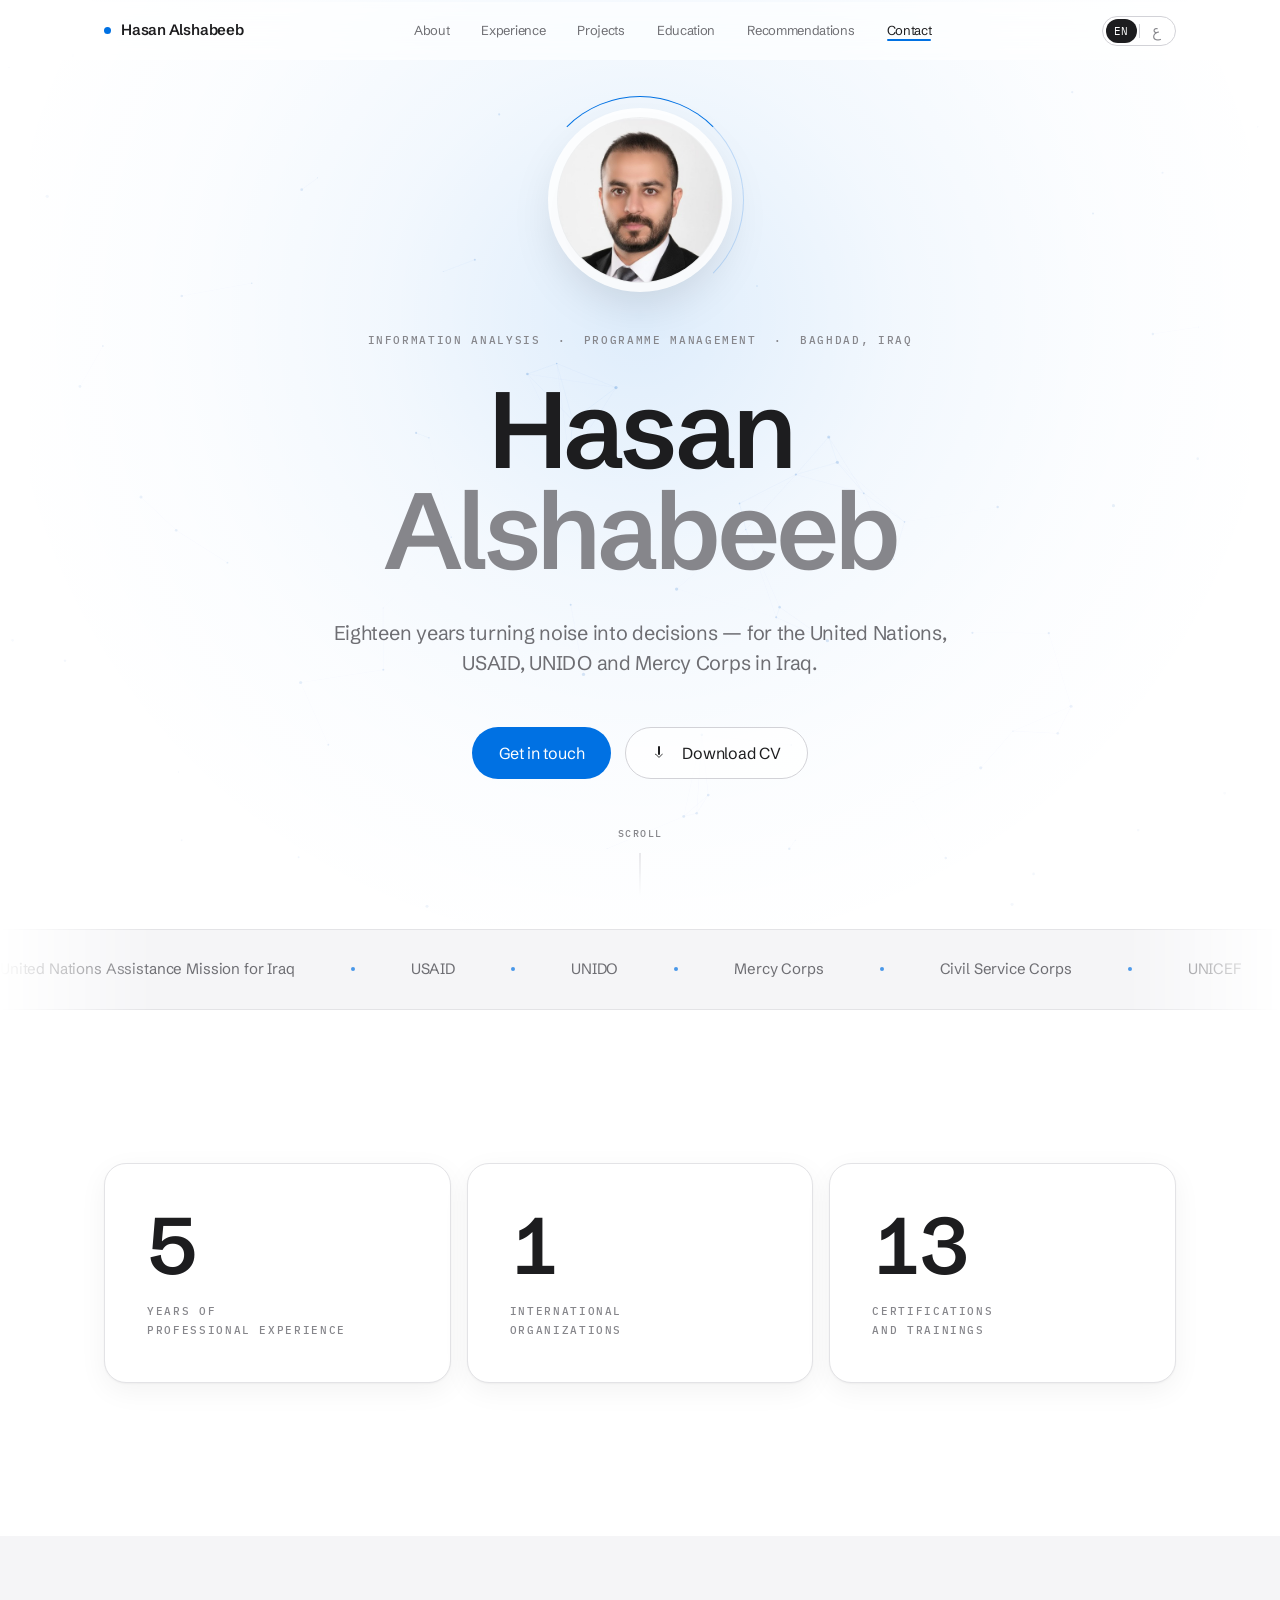
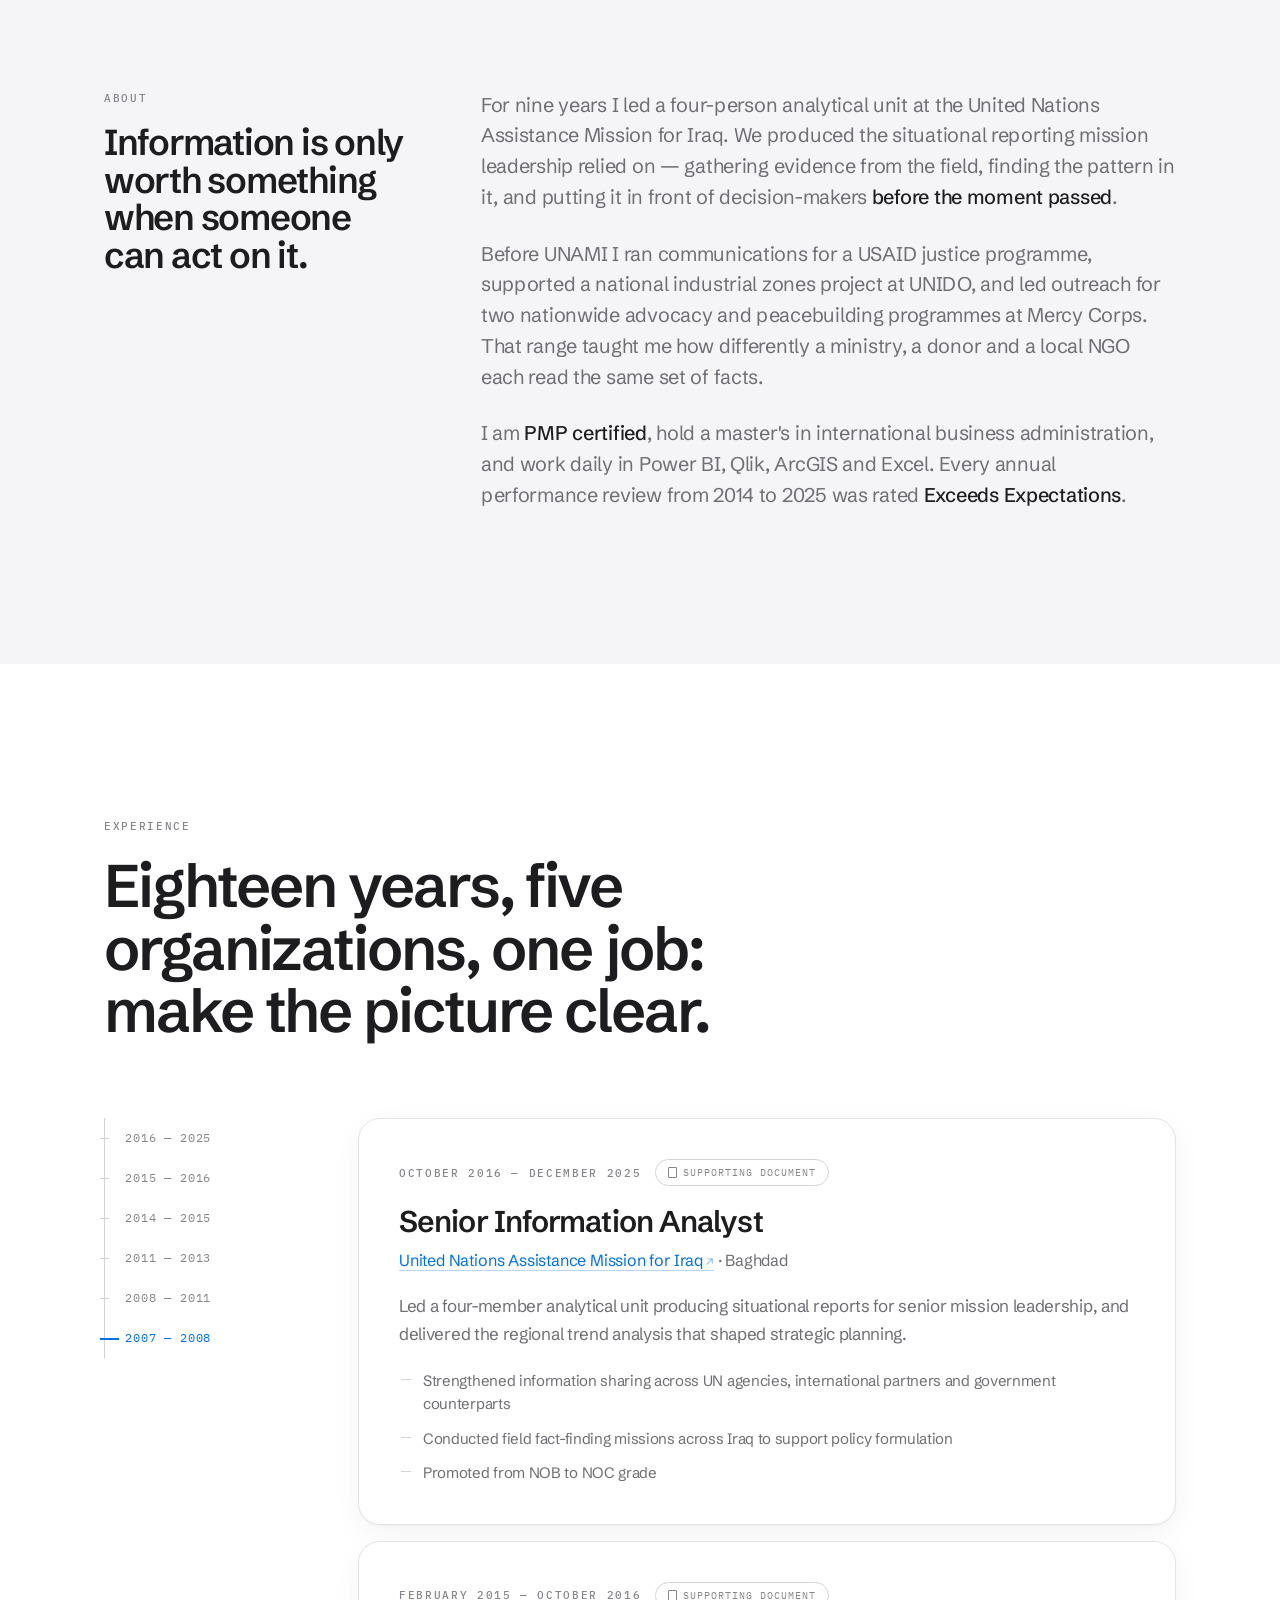
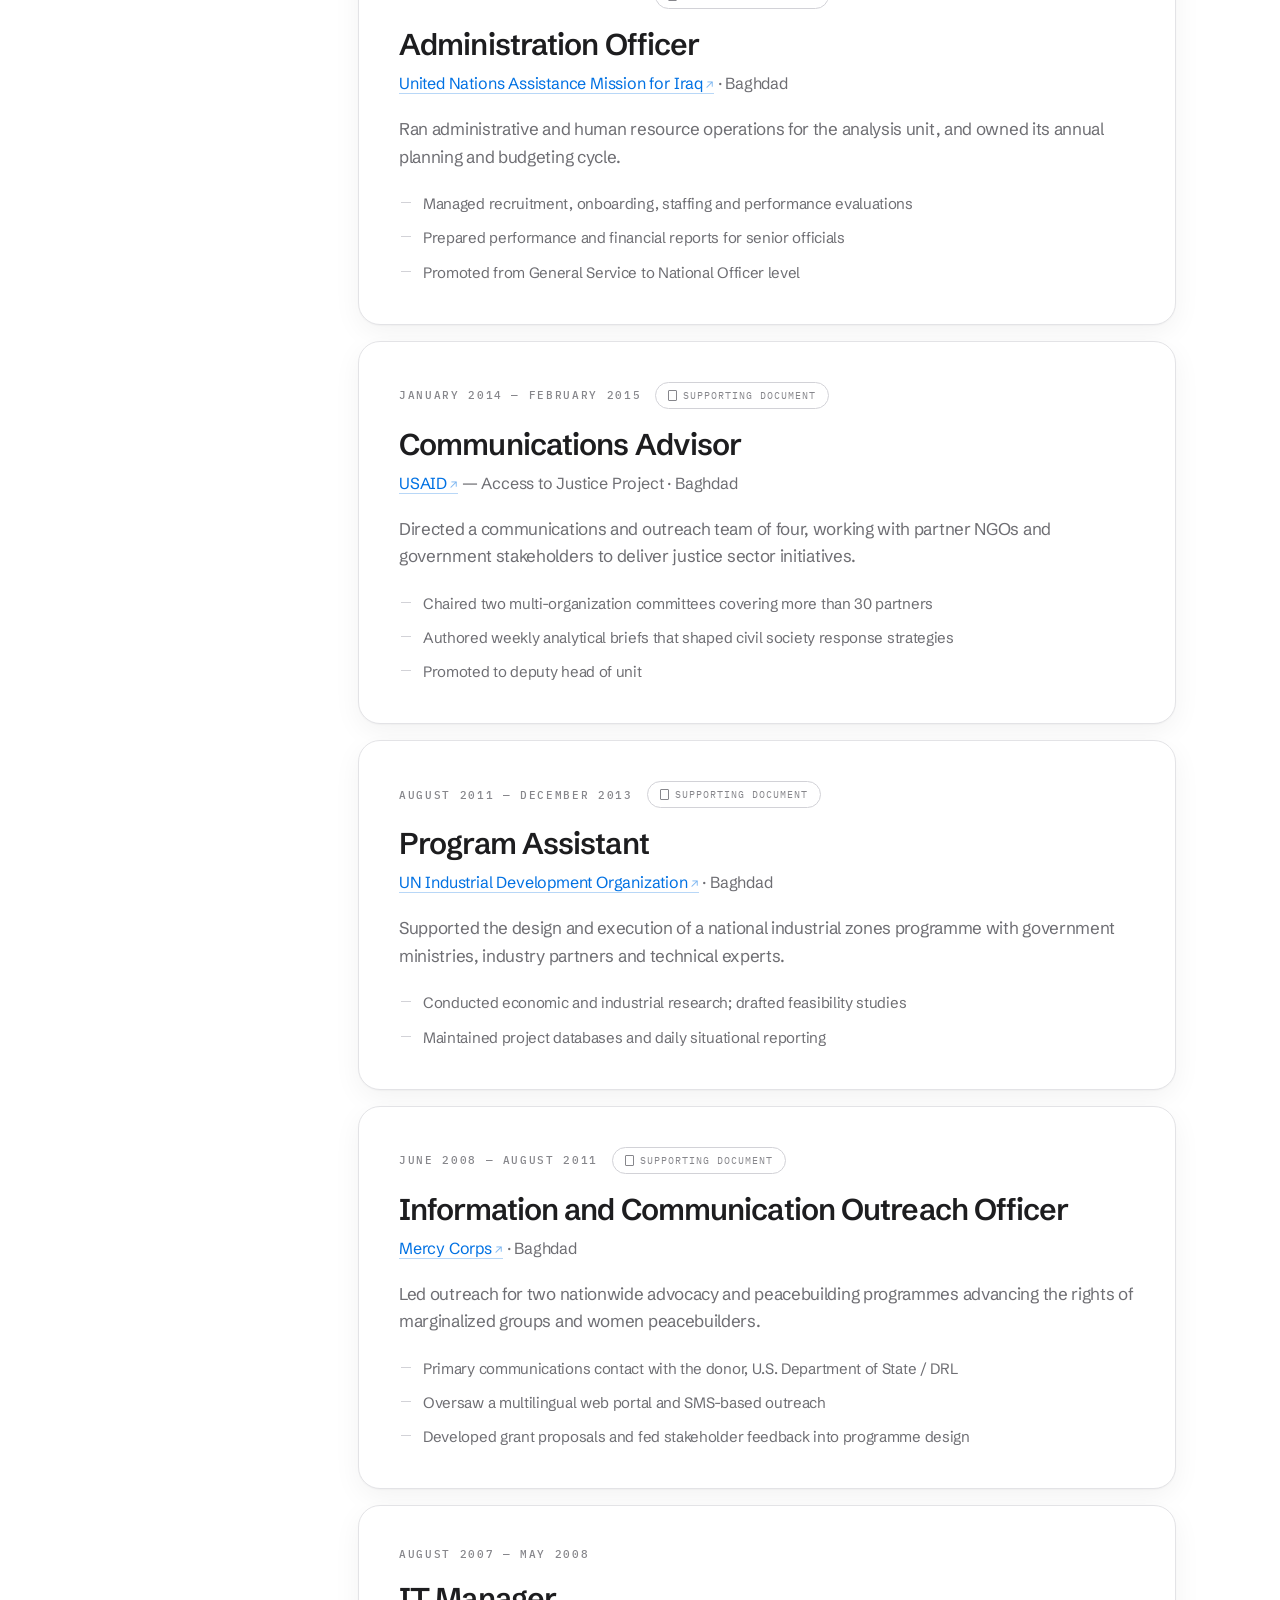
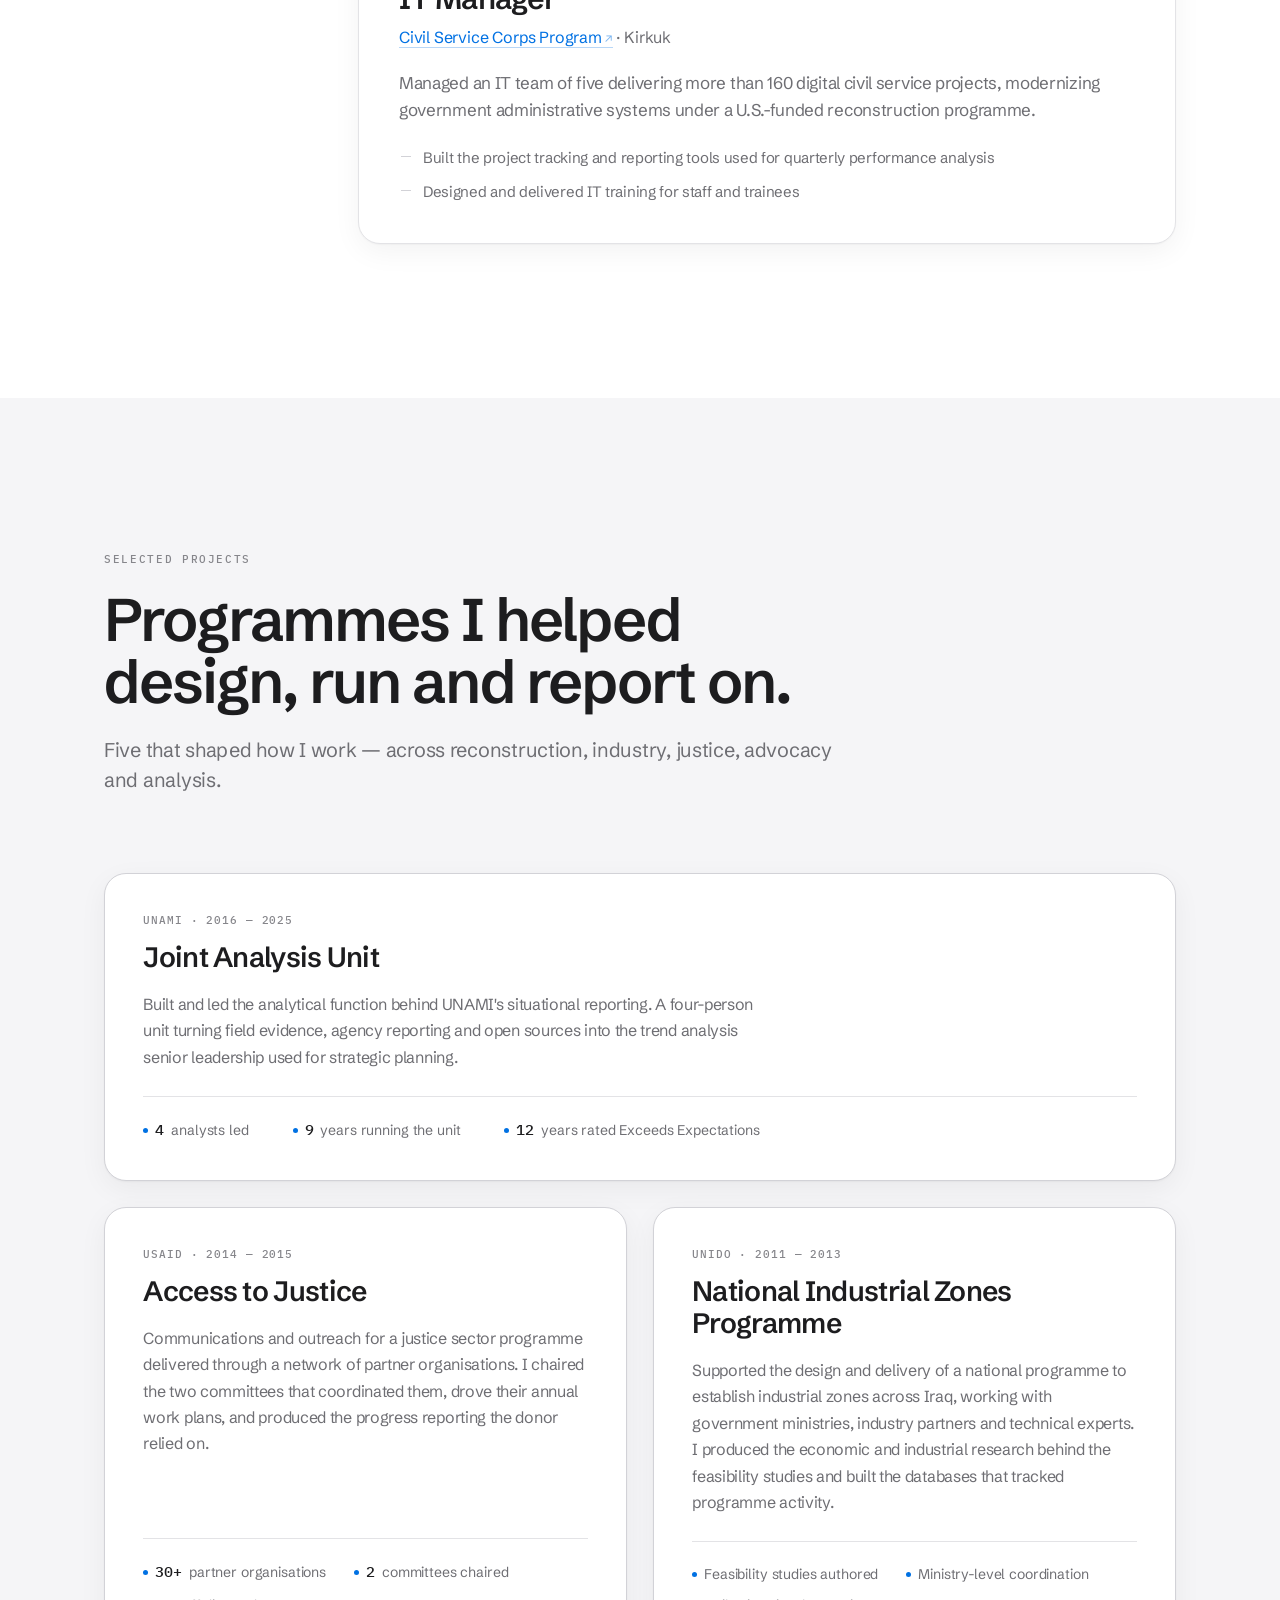
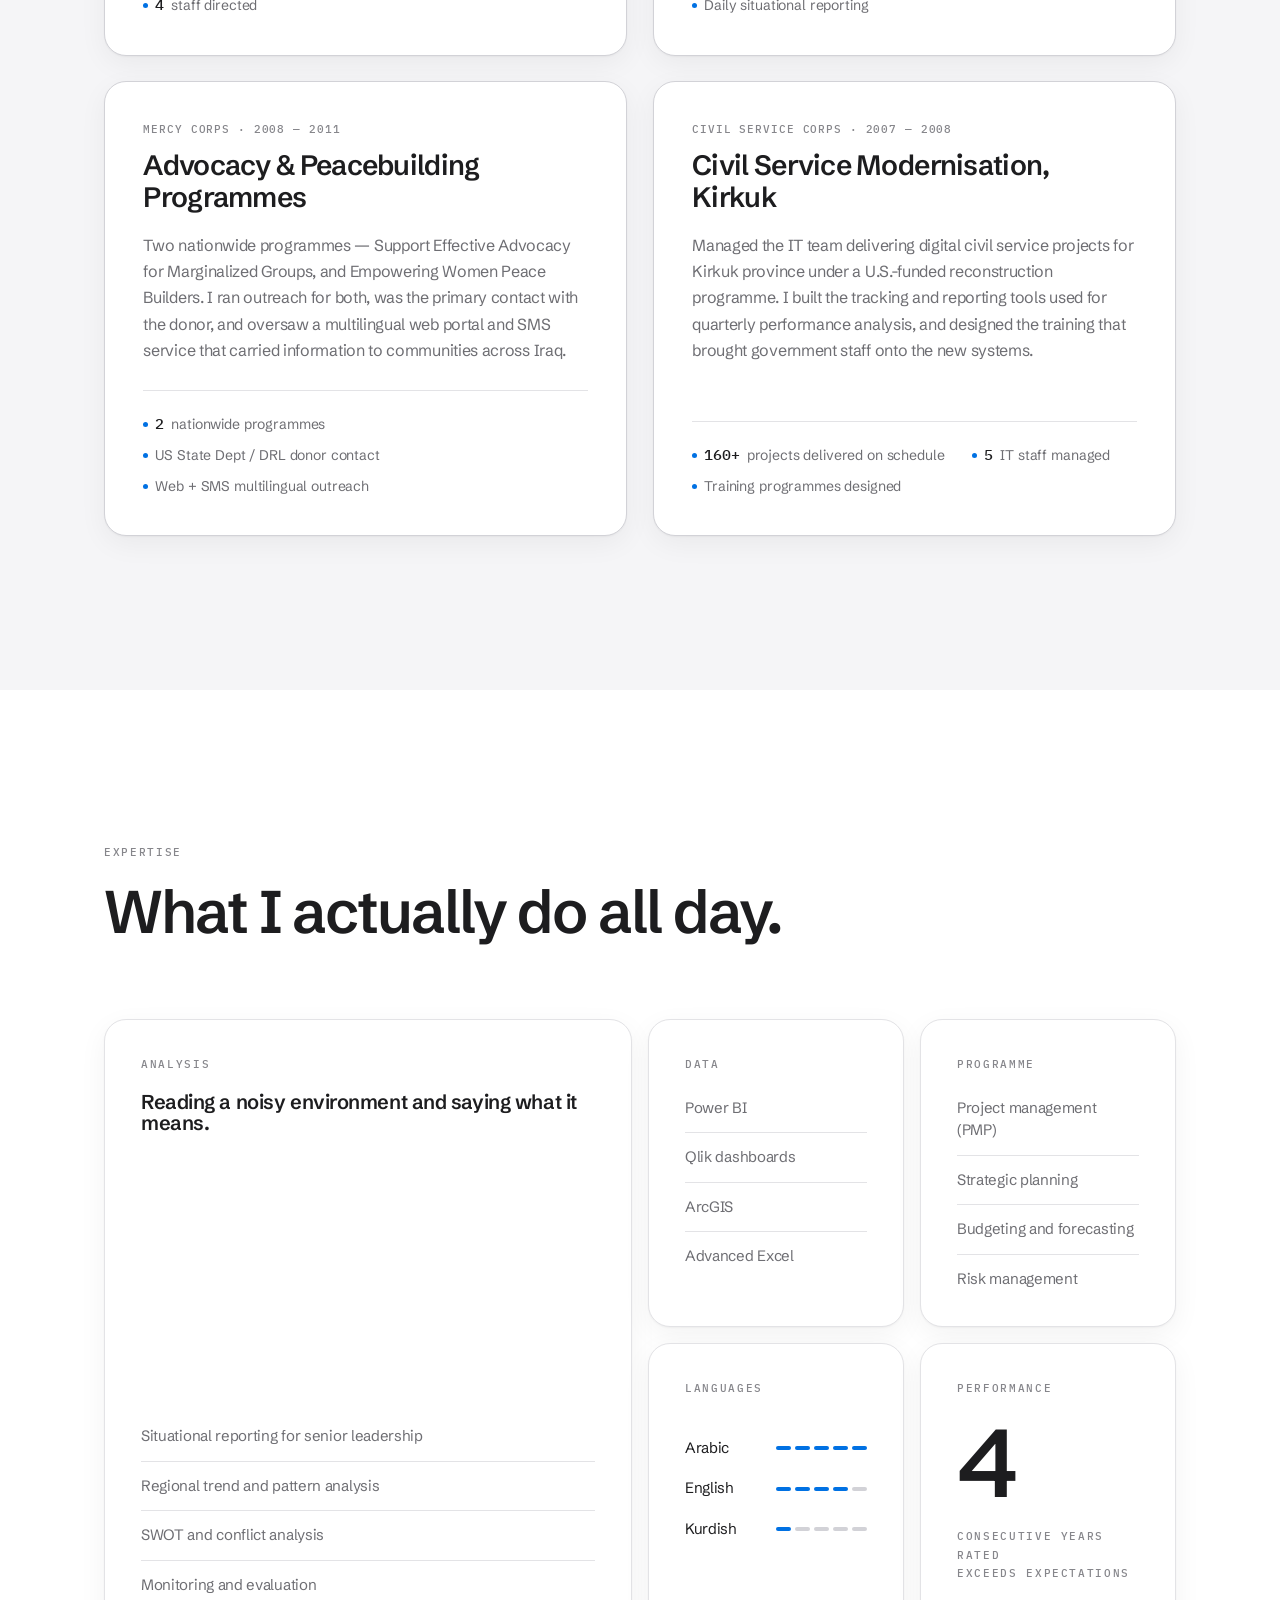
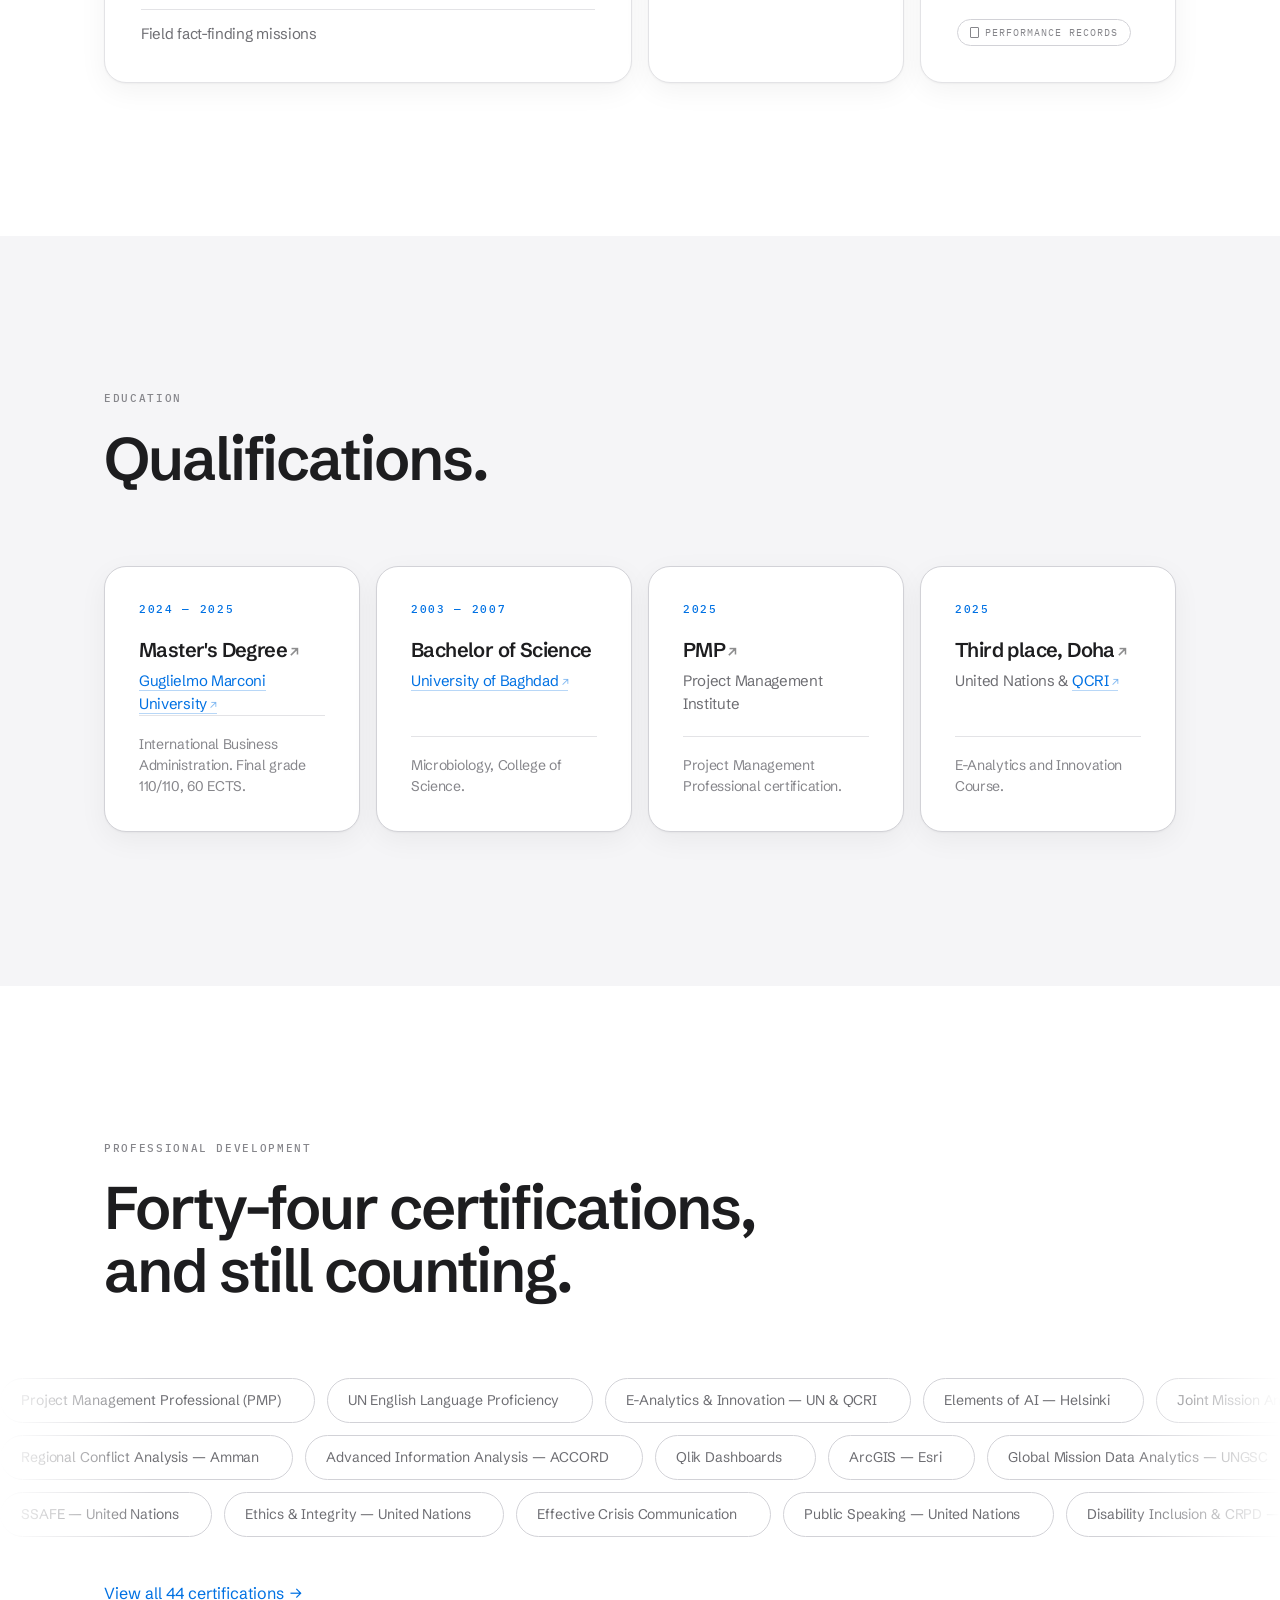
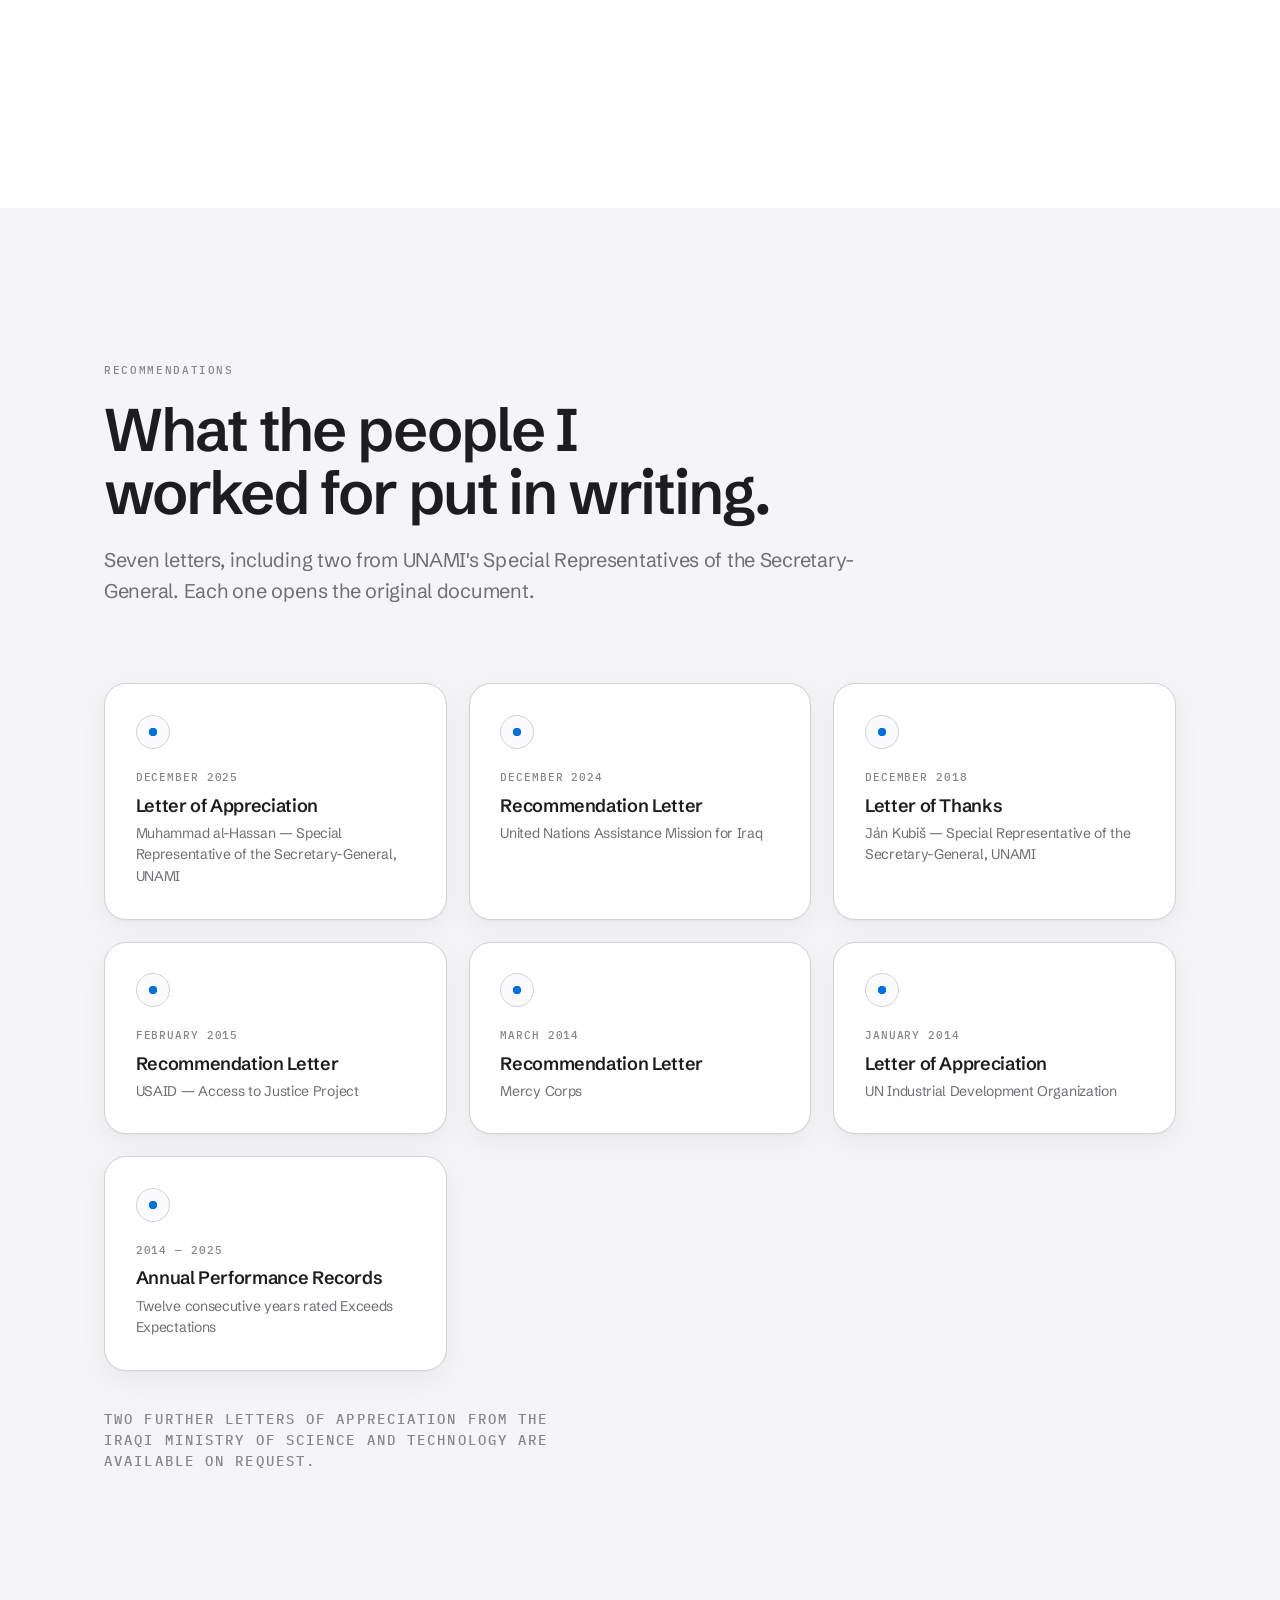
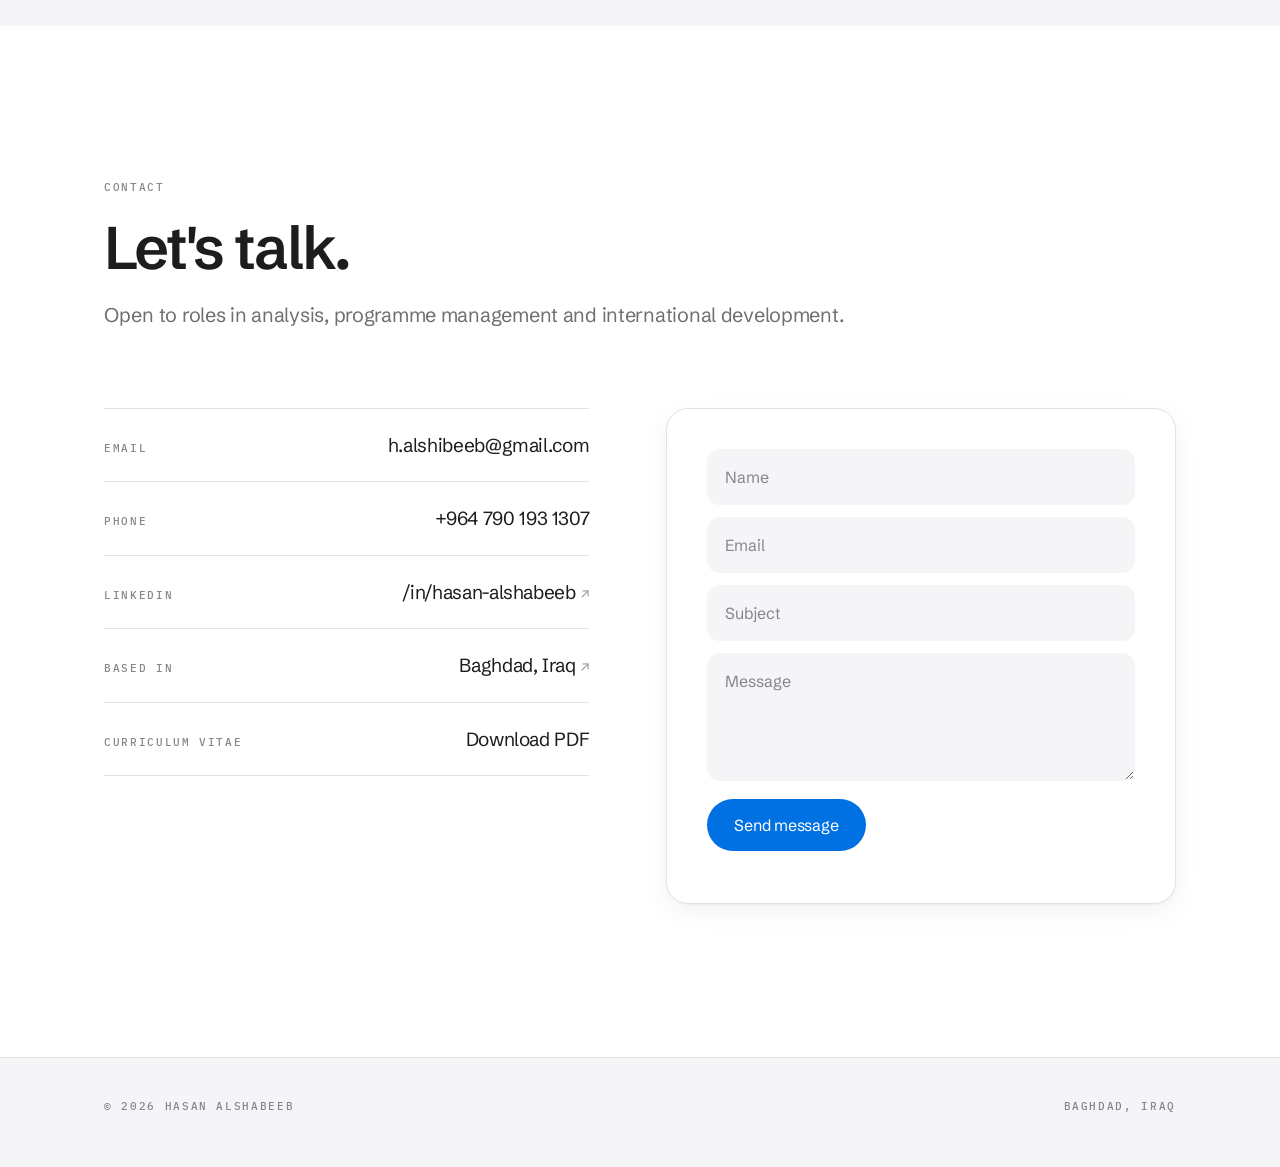
==== commit 7ece61a1: "Add projects, recommendations, CV download and Arabic/English switch" ====
--- a/index.html
+++ b/index.html
@@ -1,5 +1,5 @@
 <!DOCTYPE html>
-<html lang="en">
+<html lang="en" dir="ltr">
 <head>
 <meta charset="utf-8">
 <meta name="viewport" content="width=device-width, initial-scale=1">
@@ -10,17 +10,91 @@
 <link rel="canonical" href="https://iraqibioman.github.io/Profile/">
 
 <meta property="og:type" content="profile">
+<meta property="og:site_name" content="Hasan Alshabeeb">
 <meta property="og:title" content="Hasan Alshabeeb — Information Analysis &amp; Programme Management">
-<meta property="og:description" content="Eighteen years turning noise into decisions for the UN, USAID, UNIDO and Mercy Corps in Iraq.">
+<meta property="og:description" content="Eighteen years turning noise into decisions for the UN, USAID, UNIDO and Mercy Corps in Iraq. PMP certified.">
 <meta property="og:url" content="https://iraqibioman.github.io/Profile/">
-<meta property="og:image" content="https://iraqibioman.github.io/Profile/profile.jpg">
-<meta name="twitter:card" content="summary">
+<meta property="og:image" content="https://iraqibioman.github.io/Profile/og-image.png">
+<meta property="og:image:width" content="1200">
+<meta property="og:image:height" content="630">
+<meta property="og:image:alt" content="Hasan Alshabeeb — Information Analysis and Programme Management">
+<meta property="og:locale" content="en_US">
+<meta property="og:locale:alternate" content="ar_IQ">
+<meta name="twitter:card" content="summary_large_image">
+<meta name="twitter:title" content="Hasan Alshabeeb — Information Analysis &amp; Programme Management">
+<meta name="twitter:description" content="Eighteen years turning noise into decisions for the UN, USAID, UNIDO and Mercy Corps in Iraq.">
+<meta name="twitter:image" content="https://iraqibioman.github.io/Profile/og-image.png">
 
 <link rel="icon" href="favicon.ico" type="image/x-icon">
 <link rel="preconnect" href="https://fonts.googleapis.com">
 <link rel="preconnect" href="https://fonts.gstatic.com" crossorigin>
-<link href="https://fonts.googleapis.com/css2?family=IBM+Plex+Mono:wght@400;500&family=Schibsted+Grotesk:wght@400;500;600;700&display=swap" rel="stylesheet">
-<link rel="stylesheet" href="styles.css?v=8">
+<link href="https://fonts.googleapis.com/css2?family=IBM+Plex+Mono:wght@400;500&family=Noto+Sans+Arabic:wght@400;500;600;700&family=Schibsted+Grotesk:wght@400;500;600;700&display=swap" rel="stylesheet">
+<link rel="stylesheet" href="styles.css?v=9">
+
+<script type="application/ld+json">
+{
+  "@context": "https://schema.org",
+  "@type": "Person",
+  "name": "Hasan Alshabeeb",
+  "alternateName": "حسن الشبيب",
+  "url": "https://iraqibioman.github.io/Profile/",
+  "image": "https://iraqibioman.github.io/Profile/profile.jpg",
+  "jobTitle": "Senior Information Analyst",
+  "email": "mailto:h.alshibeeb@gmail.com",
+  "telephone": "+964-790-193-1307",
+  "knowsLanguage": [
+    { "@type": "Language", "name": "Arabic", "alternateName": "ar" },
+    { "@type": "Language", "name": "English", "alternateName": "en" },
+    { "@type": "Language", "name": "Kurdish", "alternateName": "ku" }
+  ],
+  "address": {
+    "@type": "PostalAddress",
+    "addressLocality": "Baghdad",
+    "addressCountry": "IQ"
+  },
+  "sameAs": [
+    "https://www.linkedin.com/in/hasan-alshabeeb-33baba20",
+    "https://github.com/iraqibioman"
+  ],
+  "worksFor": {
+    "@type": "Organization",
+    "name": "United Nations Assistance Mission for Iraq",
+    "alternateName": "UNAMI",
+    "url": "https://iraq.un.org/en"
+  },
+  "alumniOf": [
+    {
+      "@type": "CollegeOrUniversity",
+      "name": "Guglielmo Marconi University",
+      "url": "https://www.unimarconi.it/"
+    },
+    {
+      "@type": "CollegeOrUniversity",
+      "name": "University of Baghdad",
+      "url": "https://en.uobaghdad.edu.iq/"
+    }
+  ],
+  "hasCredential": [
+    {
+      "@type": "EducationalOccupationalCredential",
+      "credentialCategory": "Professional Certification",
+      "name": "Project Management Professional (PMP)",
+      "recognizedBy": { "@type": "Organization", "name": "Project Management Institute" }
+    },
+    {
+      "@type": "EducationalOccupationalCredential",
+      "credentialCategory": "degree",
+      "name": "Master of International Business Administration",
+      "recognizedBy": { "@type": "Organization", "name": "Guglielmo Marconi University" }
+    }
+  ],
+  "knowsAbout": [
+    "Information Analysis", "Situational Reporting", "Programme Management",
+    "Monitoring and Evaluation", "Power BI", "Qlik", "ArcGIS",
+    "Stakeholder Management", "International Development"
+  ]
+}
+</script>
 </head>
 
 <body>
@@ -32,20 +106,28 @@
   <div class="nav__in">
     <a class="nav__brand" href="#top">
       <i class="nav__dot" aria-hidden="true"></i>
-      Hasan Alshabeeb
+      <span data-i18n="brand">Hasan Alshabeeb</span>
     </a>
 
     <ul class="nav__menu">
-      <li><a class="nav__link" href="#about">About</a></li>
-      <li><a class="nav__link" href="#experience">Experience</a></li>
-      <li><a class="nav__link" href="#expertise">Expertise</a></li>
-      <li><a class="nav__link" href="#education">Education</a></li>
-      <li><a class="nav__link" href="#contact">Contact</a></li>
+      <li><a class="nav__link" href="#about"           data-i18n="nav.about">About</a></li>
+      <li><a class="nav__link" href="#experience"      data-i18n="nav.experience">Experience</a></li>
+      <li><a class="nav__link" href="#projects"        data-i18n="nav.projects">Projects</a></li>
+      <li><a class="nav__link" href="#education"       data-i18n="nav.education">Education</a></li>
+      <li><a class="nav__link" href="#recommendations" data-i18n="nav.recs">Recommendations</a></li>
+      <li><a class="nav__link" href="#contact"         data-i18n="nav.contact">Contact</a></li>
     </ul>
 
-    <button class="nav__burger" type="button" aria-label="Menu" aria-expanded="false">
-      <span></span><span></span>
-    </button>
+    <div class="nav__right">
+      <button class="lang" type="button" id="langToggle" aria-label="Switch language">
+        <span class="lang__opt is-on" data-lang="en">EN</span>
+        <span class="lang__sep" aria-hidden="true"></span>
+        <span class="lang__opt" data-lang="ar">ع</span>
+      </button>
+      <button class="nav__burger" type="button" aria-label="Menu" aria-expanded="false">
+        <span></span><span></span>
+      </button>
+    </div>
   </div>
 </nav>
 
@@ -61,26 +143,29 @@
            alt="Portrait of Hasan Alshabeeb">
     </div>
 
-    <span class="mono hero__eyebrow rise">Information Analysis &nbsp;·&nbsp; Programme Management &nbsp;·&nbsp; Baghdad, Iraq</span>
-
-    <h1 class="h-display hero__name rise">
+    <span class="mono hero__eyebrow rise" data-i18n="hero.eyebrow">Information Analysis &nbsp;·&nbsp; Programme Management &nbsp;·&nbsp; Baghdad, Iraq</span>
+
+    <h1 class="h-display hero__name rise" data-i18n="hero.name">
       <span>Hasan</span>
       <span><em>Alshabeeb</em></span>
     </h1>
 
-    <p class="lede hero__lede rise">
+    <p class="lede hero__lede rise" data-i18n="hero.lede">
       Eighteen years turning noise into decisions — for the United Nations,
       USAID, UNIDO and Mercy&nbsp;Corps in Iraq.
     </p>
 
     <div class="hero__cta rise">
-      <a class="btn btn--fill" href="#contact">Get in touch</a>
-      <a class="btn btn--line" href="#experience">See the work</a>
+      <a class="btn btn--fill" href="#contact" data-i18n="hero.cta1">Get in touch</a>
+      <a class="btn btn--line" href="Hasan_Alshabeeb_Resume.pdf" download>
+        <span class="btn__dl" aria-hidden="true"></span>
+        <span data-i18n="hero.cta2">Download CV</span>
+      </a>
     </div>
   </div>
 
   <div class="hero__cue" aria-hidden="true">
-    <span class="mono">Scroll</span>
+    <span class="mono" data-i18n="hero.scroll">Scroll</span>
     <i></i>
   </div>
 </header>
@@ -88,17 +173,17 @@
 <!-- ====================== Organisations marquee ====================== -->
 <div class="marquee" aria-label="Organizations worked with">
   <div class="marquee__track">
-    <div class="marquee__item"><a href="https://iraq.un.org/en" target="_blank" rel="noopener">United Nations Assistance Mission for Iraq</a></div>
+    <div class="marquee__item"><a href="https://iraq.un.org/en" target="_blank" rel="noopener" data-i18n="org.unami">United Nations Assistance Mission for Iraq</a></div>
     <div class="marquee__item"><a href="https://www.usaid.gov/" target="_blank" rel="noopener">USAID</a></div>
     <div class="marquee__item"><a href="https://www.unido.org/" target="_blank" rel="noopener">UNIDO</a></div>
-    <div class="marquee__item"><a href="https://www.mercycorps.org/" target="_blank" rel="noopener">Mercy Corps</a></div>
-    <div class="marquee__item"><a href="https://www.dvidshub.net/news/521203/civil-service-corps-takes-root-iraqs-kirkuk-province" target="_blank" rel="noopener">Civil Service Corps</a></div>
+    <div class="marquee__item"><a href="https://www.mercycorps.org/" target="_blank" rel="noopener" data-i18n="org.mercy">Mercy Corps</a></div>
+    <div class="marquee__item"><a href="https://www.dvidshub.net/news/521203/civil-service-corps-takes-root-iraqs-kirkuk-province" target="_blank" rel="noopener" data-i18n="org.csc">Civil Service Corps</a></div>
     <div class="marquee__item">UNICEF</div>
-    <div class="marquee__item" aria-hidden="true"><a href="https://iraq.un.org/en" target="_blank" rel="noopener">United Nations Assistance Mission for Iraq</a></div>
+    <div class="marquee__item" aria-hidden="true"><a href="https://iraq.un.org/en" target="_blank" rel="noopener" data-i18n="org.unami">United Nations Assistance Mission for Iraq</a></div>
     <div class="marquee__item" aria-hidden="true"><a href="https://www.usaid.gov/" target="_blank" rel="noopener">USAID</a></div>
     <div class="marquee__item" aria-hidden="true"><a href="https://www.unido.org/" target="_blank" rel="noopener">UNIDO</a></div>
-    <div class="marquee__item" aria-hidden="true"><a href="https://www.mercycorps.org/" target="_blank" rel="noopener">Mercy Corps</a></div>
-    <div class="marquee__item" aria-hidden="true"><a href="https://www.dvidshub.net/news/521203/civil-service-corps-takes-root-iraqs-kirkuk-province" target="_blank" rel="noopener">Civil Service Corps</a></div>
+    <div class="marquee__item" aria-hidden="true"><a href="https://www.mercycorps.org/" target="_blank" rel="noopener" data-i18n="org.mercy">Mercy Corps</a></div>
+    <div class="marquee__item" aria-hidden="true"><a href="https://www.dvidshub.net/news/521203/civil-service-corps-takes-root-iraqs-kirkuk-province" target="_blank" rel="noopener" data-i18n="org.csc">Civil Service Corps</a></div>
     <div class="marquee__item" aria-hidden="true">UNICEF</div>
   </div>
 </div>
@@ -109,15 +194,15 @@
     <div class="figures">
       <div class="panel figure rv">
         <span class="figure__n" data-count="18">0</span>
-        <span class="mono figure__k">Years of<br>professional experience</span>
+        <span class="mono figure__k" data-i18n="fig.years">Years of<br>professional experience</span>
       </div>
       <div class="panel figure rv rv-d1">
         <span class="figure__n" data-count="5">0</span>
-        <span class="mono figure__k">International<br>organizations</span>
+        <span class="mono figure__k" data-i18n="fig.orgs">International<br>organizations</span>
       </div>
       <div class="panel figure rv rv-d2">
         <span class="figure__n" data-count="44">0</span>
-        <span class="mono figure__k">Certifications<br>and trainings</span>
+        <span class="mono figure__k" data-i18n="fig.certs">Certifications<br>and trainings</span>
       </div>
     </div>
   </div>
@@ -127,24 +212,24 @@
 <section class="band band--tint" id="about">
   <div class="wrap about">
     <div class="about__sticky rv">
-      <span class="mono" style="display:block;margin-bottom:18px">About</span>
-      <h2 class="h-band">Information is only worth something when someone can act on it.</h2>
+      <span class="mono" style="display:block;margin-bottom:18px" data-i18n="about.label">About</span>
+      <h2 class="h-band" data-i18n="about.head">Information is only worth something when someone can act on it.</h2>
     </div>
 
     <div class="about__body lede rv rv-d1">
-      <p>
+      <p data-i18n="about.p1">
         For nine years I led a four-person analytical unit at the United Nations Assistance
         Mission for Iraq. We produced the situational reporting mission leadership relied on —
         gathering evidence from the field, finding the pattern in it, and putting it in front of
         decision-makers <strong>before the moment passed</strong>.
       </p>
-      <p>
+      <p data-i18n="about.p2">
         Before UNAMI I ran communications for a USAID justice programme, supported a national
         industrial zones project at UNIDO, and led outreach for two nationwide advocacy and
         peacebuilding programmes at Mercy Corps. That range taught me how differently a ministry,
         a donor and a local NGO each read the same set of facts.
       </p>
-      <p>
+      <p data-i18n="about.p3">
         I am <strong>PMP certified</strong>, hold a master's in international business
         administration, and work daily in Power&nbsp;BI, Qlik, ArcGIS and Excel. Every annual
         performance review from 2014 to 2025 was rated <strong>Exceeds Expectations</strong>.
@@ -157,8 +242,8 @@
 <section class="band" id="experience">
   <div class="wrap">
     <div class="band-head rv">
-      <span class="mono">Experience</span>
-      <h2 class="h-band">Eighteen years, five organizations, one job: make the picture clear.</h2>
+      <span class="mono" data-i18n="exp.label">Experience</span>
+      <h2 class="h-band" data-i18n="exp.head">Eighteen years, five organizations, one job: make the picture clear.</h2>
     </div>
 
     <div class="exp">
@@ -177,91 +262,106 @@
 
         <article class="panel role rv" data-year="2016">
           <div class="role__meta">
-            <span class="mono">October 2016 — December 2025</span>
-          <a class="doc-chip" href="https://1drv.ms/b/c/ed490c4b49b4dac4/Eb-_2hOoIl9AvDSMYGWBqzkBQmEkhR0iWk_TibftnRl4uQ?e=39Vbwg" target="_blank" rel="noopener">Supporting document</a></div>
-          <h3 class="role__title">Senior Information Analyst</h3>
-          <p class="role__org"><a class="link-out" href="https://iraq.un.org/en" target="_blank" rel="noopener">United Nations Assistance Mission for Iraq</a> · Baghdad</p>
-          <p class="role__text">
+            <span class="mono" data-i18n="role1.date">October 2016 — December 2025</span>
+            <a class="doc-chip" href="https://1drv.ms/b/c/ed490c4b49b4dac4/Eb-_2hOoIl9AvDSMYGWBqzkBQmEkhR0iWk_TibftnRl4uQ?e=39Vbwg" target="_blank" rel="noopener" data-i18n="doc.support">Supporting document</a>
+          </div>
+          <h3 class="role__title" data-i18n="role1.title">Senior Information Analyst</h3>
+          <p class="role__org"><a class="link-out" href="https://iraq.un.org/en" target="_blank" rel="noopener" data-i18n="org.unami">United Nations Assistance Mission for Iraq</a> · <span data-i18n="city.baghdad">Baghdad</span></p>
+          <p class="role__text" data-i18n="role1.text">
             Led a four-member analytical unit producing situational reports for senior mission
             leadership, and delivered the regional trend analysis that shaped strategic planning.
           </p>
           <ul class="role__pts">
-            <li>Strengthened information sharing across UN agencies, international partners and government counterparts</li>
-            <li>Conducted field fact-finding missions across Iraq to support policy formulation</li>
-            <li>Promoted from NOB to NOC grade</li>
+            <li data-i18n="role1.b1">Strengthened information sharing across UN agencies, international partners and government counterparts</li>
+            <li data-i18n="role1.b2">Conducted field fact-finding missions across Iraq to support policy formulation</li>
+            <li data-i18n="role1.b3">Promoted from NOB to NOC grade</li>
           </ul>
         </article>
 
         <article class="panel role rv" data-year="2015">
-          <div class="role__meta"><span class="mono">February 2015 — October 2016</span><a class="doc-chip" href="https://1drv.ms/b/c/ed490c4b49b4dac4/EUiwH5KWopNMtANzGJ7Lw1gBoqUNrOR8dH7DMJj8c-09sw?e=QnMAgn" target="_blank" rel="noopener">Supporting document</a></div>
-          <h3 class="role__title">Administration Officer</h3>
-          <p class="role__org"><a class="link-out" href="https://iraq.un.org/en" target="_blank" rel="noopener">United Nations Assistance Mission for Iraq</a> · Baghdad</p>
-          <p class="role__text">
+          <div class="role__meta">
+            <span class="mono" data-i18n="role2.date">February 2015 — October 2016</span>
+            <a class="doc-chip" href="https://1drv.ms/b/c/ed490c4b49b4dac4/EUiwH5KWopNMtANzGJ7Lw1gBoqUNrOR8dH7DMJj8c-09sw?e=QnMAgn" target="_blank" rel="noopener" data-i18n="doc.support">Supporting document</a>
+          </div>
+          <h3 class="role__title" data-i18n="role2.title">Administration Officer</h3>
+          <p class="role__org"><a class="link-out" href="https://iraq.un.org/en" target="_blank" rel="noopener" data-i18n="org.unami">United Nations Assistance Mission for Iraq</a> · <span data-i18n="city.baghdad">Baghdad</span></p>
+          <p class="role__text" data-i18n="role2.text">
             Ran administrative and human resource operations for the analysis unit, and owned its
             annual planning and budgeting cycle.
           </p>
           <ul class="role__pts">
-            <li>Managed recruitment, onboarding, staffing and performance evaluations</li>
-            <li>Prepared performance and financial reports for senior officials</li>
-            <li>Promoted from General Service to National Officer level</li>
+            <li data-i18n="role2.b1">Managed recruitment, onboarding, staffing and performance evaluations</li>
+            <li data-i18n="role2.b2">Prepared performance and financial reports for senior officials</li>
+            <li data-i18n="role2.b3">Promoted from General Service to National Officer level</li>
           </ul>
         </article>
 
         <article class="panel role rv" data-year="2014">
-          <div class="role__meta"><span class="mono">January 2014 — February 2015</span><a class="doc-chip" href="https://1drv.ms/b/c/ed490c4b49b4dac4/EYkrgDp7eYFHk5FdBKnftWkBHjRqr-7l8xKX60AEAIsotA?e=ixlA9h" target="_blank" rel="noopener">Supporting document</a></div>
-          <h3 class="role__title">Communications Advisor</h3>
-          <p class="role__org"><a class="link-out" href="https://www.usaid.gov/" target="_blank" rel="noopener">USAID</a> — Access to Justice Project · Baghdad</p>
-          <p class="role__text">
+          <div class="role__meta">
+            <span class="mono" data-i18n="role3.date">January 2014 — February 2015</span>
+            <a class="doc-chip" href="https://1drv.ms/b/c/ed490c4b49b4dac4/EYkrgDp7eYFHk5FdBKnftWkBHjRqr-7l8xKX60AEAIsotA?e=ixlA9h" target="_blank" rel="noopener" data-i18n="doc.support">Supporting document</a>
+          </div>
+          <h3 class="role__title" data-i18n="role3.title">Communications Advisor</h3>
+          <p class="role__org"><a class="link-out" href="https://www.usaid.gov/" target="_blank" rel="noopener">USAID</a> <span data-i18n="role3.prog">— Access to Justice Project</span> · <span data-i18n="city.baghdad">Baghdad</span></p>
+          <p class="role__text" data-i18n="role3.text">
             Directed a communications and outreach team of four, working with partner NGOs and
             government stakeholders to deliver justice sector initiatives.
           </p>
           <ul class="role__pts">
-            <li>Chaired two multi-organization committees covering more than 30 partners</li>
-            <li>Authored weekly analytical briefs that shaped civil society response strategies</li>
-            <li>Promoted to deputy head of unit</li>
+            <li data-i18n="role3.b1">Chaired two multi-organization committees covering more than 30 partners</li>
+            <li data-i18n="role3.b2">Authored weekly analytical briefs that shaped civil society response strategies</li>
+            <li data-i18n="role3.b3">Promoted to deputy head of unit</li>
           </ul>
         </article>
 
         <article class="panel role rv" data-year="2011">
-          <div class="role__meta"><span class="mono">August 2011 — December 2013</span><a class="doc-chip" href="https://1drv.ms/b/c/ed490c4b49b4dac4/EeXNh1gr7gdGuumXn4tu1eUBSEIBwcGKSDhZ9iTeHhRURQ?e=sYwMF4" target="_blank" rel="noopener">Supporting document</a></div>
-          <h3 class="role__title">Program Assistant</h3>
-          <p class="role__org"><a class="link-out" href="https://www.unido.org/" target="_blank" rel="noopener">UN Industrial Development Organization</a> · Baghdad</p>
-          <p class="role__text">
+          <div class="role__meta">
+            <span class="mono" data-i18n="role4.date">August 2011 — December 2013</span>
+            <a class="doc-chip" href="https://1drv.ms/b/c/ed490c4b49b4dac4/EeXNh1gr7gdGuumXn4tu1eUBSEIBwcGKSDhZ9iTeHhRURQ?e=sYwMF4" target="_blank" rel="noopener" data-i18n="doc.support">Supporting document</a>
+          </div>
+          <h3 class="role__title" data-i18n="role4.title">Program Assistant</h3>
+          <p class="role__org"><a class="link-out" href="https://www.unido.org/" target="_blank" rel="noopener" data-i18n="org.unido">UN Industrial Development Organization</a> · <span data-i18n="city.baghdad">Baghdad</span></p>
+          <p class="role__text" data-i18n="role4.text">
             Supported the design and execution of a national industrial zones programme with
             government ministries, industry partners and technical experts.
           </p>
           <ul class="role__pts">
-            <li>Conducted economic and industrial research; drafted feasibility studies</li>
-            <li>Maintained project databases and daily situational reporting</li>
+            <li data-i18n="role4.b1">Conducted economic and industrial research; drafted feasibility studies</li>
+            <li data-i18n="role4.b2">Maintained project databases and daily situational reporting</li>
           </ul>
         </article>
 
         <article class="panel role rv" data-year="2008">
-          <div class="role__meta"><span class="mono">June 2008 — August 2011</span><a class="doc-chip" href="https://1drv.ms/b/c/ed490c4b49b4dac4/ESJTMySBz-REvA5QIGU6s5MBwRfmi09Knk4GT7x48vaRuQ?e=POwlxe" target="_blank" rel="noopener">Supporting document</a></div>
-          <h3 class="role__title">Information and Communication Outreach Officer</h3>
-          <p class="role__org"><a class="link-out" href="https://www.mercycorps.org/" target="_blank" rel="noopener">Mercy Corps</a> · Baghdad</p>
-          <p class="role__text">
+          <div class="role__meta">
+            <span class="mono" data-i18n="role5.date">June 2008 — August 2011</span>
+            <a class="doc-chip" href="https://1drv.ms/b/c/ed490c4b49b4dac4/ESJTMySBz-REvA5QIGU6s5MBwRfmi09Knk4GT7x48vaRuQ?e=POwlxe" target="_blank" rel="noopener" data-i18n="doc.support">Supporting document</a>
+          </div>
+          <h3 class="role__title" data-i18n="role5.title">Information and Communication Outreach Officer</h3>
+          <p class="role__org"><a class="link-out" href="https://www.mercycorps.org/" target="_blank" rel="noopener" data-i18n="org.mercy">Mercy Corps</a> · <span data-i18n="city.baghdad">Baghdad</span></p>
+          <p class="role__text" data-i18n="role5.text">
             Led outreach for two nationwide advocacy and peacebuilding programmes advancing the
             rights of marginalized groups and women peacebuilders.
           </p>
           <ul class="role__pts">
-            <li>Primary communications contact with the donor, U.S. Department of State / DRL</li>
-            <li>Oversaw a multilingual web portal and SMS-based outreach</li>
-            <li>Developed grant proposals and fed stakeholder feedback into programme design</li>
+            <li data-i18n="role5.b1">Primary communications contact with the donor, U.S. Department of State / DRL</li>
+            <li data-i18n="role5.b2">Oversaw a multilingual web portal and SMS-based outreach</li>
+            <li data-i18n="role5.b3">Developed grant proposals and fed stakeholder feedback into programme design</li>
           </ul>
         </article>
 
         <article class="panel role rv" data-year="2007">
-          <div class="role__meta"><span class="mono">August 2007 — May 2008</span></div>
-          <h3 class="role__title">IT Manager</h3>
-          <p class="role__org"><a class="link-out" href="https://www.dvidshub.net/news/521203/civil-service-corps-takes-root-iraqs-kirkuk-province" target="_blank" rel="noopener">Civil Service Corps Program</a> · Kirkuk</p>
-          <p class="role__text">
+          <div class="role__meta">
+            <span class="mono" data-i18n="role6.date">August 2007 — May 2008</span>
+          </div>
+          <h3 class="role__title" data-i18n="role6.title">IT Manager</h3>
+          <p class="role__org"><a class="link-out" href="https://www.dvidshub.net/news/521203/civil-service-corps-takes-root-iraqs-kirkuk-province" target="_blank" rel="noopener" data-i18n="org.cscfull">Civil Service Corps Program</a> · <span data-i18n="city.kirkuk">Kirkuk</span></p>
+          <p class="role__text" data-i18n="role6.text">
             Managed an IT team of five delivering more than 160 digital civil service projects,
             modernizing government administrative systems under a U.S.-funded reconstruction programme.
           </p>
           <ul class="role__pts">
-            <li>Built the project tracking and reporting tools used for quarterly performance analysis</li>
-            <li>Designed and delivered IT training for staff and trainees</li>
+            <li data-i18n="role6.b1">Built the project tracking and reporting tools used for quarterly performance analysis</li>
+            <li data-i18n="role6.b2">Designed and delivered IT training for staff and trainees</li>
           </ul>
         </article>
 
@@ -270,65 +370,168 @@
   </div>
 </section>
 
-<!-- ====================== Expertise ====================== -->
-<section class="band band--tint" id="expertise">
+<!-- ====================== Projects ====================== -->
+<section class="band band--tint" id="projects">
   <div class="wrap">
     <div class="band-head rv">
-      <span class="mono">Expertise</span>
-      <h2 class="h-band">What I actually do all day.</h2>
+      <span class="mono" data-i18n="proj.label">Selected projects</span>
+      <h2 class="h-band" data-i18n="proj.head">Programmes I helped design, run and report on.</h2>
+      <p class="lede" data-i18n="proj.lede">Five that shaped how I work — across reconstruction, industry, justice, advocacy and analysis.</p>
+    </div>
+
+    <div class="projects">
+
+      <article class="panel project rv">
+        <div class="project__head">
+          <span class="mono project__org">UNAMI · 2016 — 2025</span>
+          <h3 class="project__title" data-i18n="proj1.title">Joint Analysis Unit</h3>
+        </div>
+        <p class="project__text" data-i18n="proj1.text">
+          Built and led the analytical function behind UNAMI's situational reporting. A four-person
+          unit turning field evidence, agency reporting and open sources into the trend analysis
+          senior leadership used for strategic planning.
+        </p>
+        <ul class="project__facts">
+          <li data-i18n="proj1.f1"><b>4</b> analysts led</li>
+          <li data-i18n="proj1.f2"><b>9</b> years running the unit</li>
+          <li data-i18n="proj1.f3"><b>12</b> years rated Exceeds Expectations</li>
+        </ul>
+      </article>
+
+      <article class="panel project rv rv-d1">
+        <div class="project__head">
+          <span class="mono project__org">USAID · 2014 — 2015</span>
+          <h3 class="project__title" data-i18n="proj2.title">Access to Justice</h3>
+        </div>
+        <p class="project__text" data-i18n="proj2.text">
+          Communications and outreach for a justice sector programme delivered through a network of
+          partner organisations. I chaired the two committees that coordinated them, drove their
+          annual work plans, and produced the progress reporting the donor relied on.
+        </p>
+        <ul class="project__facts">
+          <li data-i18n="proj2.f1"><b>30+</b> partner organisations</li>
+          <li data-i18n="proj2.f2"><b>2</b> committees chaired</li>
+          <li data-i18n="proj2.f3"><b>4</b> staff directed</li>
+        </ul>
+      </article>
+
+      <article class="panel project rv rv-d2">
+        <div class="project__head">
+          <span class="mono project__org">UNIDO · 2011 — 2013</span>
+          <h3 class="project__title" data-i18n="proj3.title">National Industrial Zones Programme</h3>
+        </div>
+        <p class="project__text" data-i18n="proj3.text">
+          Supported the design and delivery of a national programme to establish industrial zones
+          across Iraq, working with government ministries, industry partners and technical experts.
+          I produced the economic and industrial research behind the feasibility studies and built
+          the databases that tracked programme activity.
+        </p>
+        <ul class="project__facts">
+          <li data-i18n="proj3.f1">Feasibility studies authored</li>
+          <li data-i18n="proj3.f2">Ministry-level coordination</li>
+          <li data-i18n="proj3.f3">Daily situational reporting</li>
+        </ul>
+      </article>
+
+      <article class="panel project rv">
+        <div class="project__head">
+          <span class="mono project__org">Mercy Corps · 2008 — 2011</span>
+          <h3 class="project__title" data-i18n="proj4.title">Advocacy &amp; Peacebuilding Programmes</h3>
+        </div>
+        <p class="project__text" data-i18n="proj4.text">
+          Two nationwide programmes — Support Effective Advocacy for Marginalized Groups, and
+          Empowering Women Peace Builders. I ran outreach for both, was the primary contact with
+          the donor, and oversaw a multilingual web portal and SMS service that carried information
+          to communities across Iraq.
+        </p>
+        <ul class="project__facts">
+          <li data-i18n="proj4.f1"><b>2</b> nationwide programmes</li>
+          <li data-i18n="proj4.f2">US State Dept / DRL donor contact</li>
+          <li data-i18n="proj4.f3">Web + SMS multilingual outreach</li>
+        </ul>
+      </article>
+
+      <article class="panel project rv rv-d1">
+        <div class="project__head">
+          <span class="mono project__org">Civil Service Corps · 2007 — 2008</span>
+          <h3 class="project__title" data-i18n="proj5.title">Civil Service Modernisation, Kirkuk</h3>
+        </div>
+        <p class="project__text" data-i18n="proj5.text">
+          Managed the IT team delivering digital civil service projects for Kirkuk province under a
+          U.S.-funded reconstruction programme. I built the tracking and reporting tools used for
+          quarterly performance analysis, and designed the training that brought government staff
+          onto the new systems.
+        </p>
+        <ul class="project__facts">
+          <li data-i18n="proj5.f1"><b>160+</b> projects delivered on schedule</li>
+          <li data-i18n="proj5.f2"><b>5</b> IT staff managed</li>
+          <li data-i18n="proj5.f3">Training programmes designed</li>
+        </ul>
+      </article>
+
+    </div>
+  </div>
+</section>
+
+<!-- ====================== Expertise ====================== -->
+<section class="band" id="expertise">
+  <div class="wrap">
+    <div class="band-head rv">
+      <span class="mono" data-i18n="exp2.label">Expertise</span>
+      <h2 class="h-band" data-i18n="exp2.head">What I actually do all day.</h2>
     </div>
 
     <div class="bento">
 
       <div class="panel tile tile--wide tile--tall rv">
-        <span class="mono">Analysis</span>
-        <h3 class="h-tile">Reading a noisy environment and saying what it means.</h3>
+        <span class="mono" data-i18n="tile.analysis">Analysis</span>
+        <h3 class="h-tile" data-i18n="tile.analysis.head">Reading a noisy environment and saying what it means.</h3>
         <ul class="tile__list">
-          <li>Situational reporting for senior leadership</li>
-          <li>Regional trend and pattern analysis</li>
-          <li>SWOT and conflict analysis</li>
-          <li>Monitoring and evaluation</li>
-          <li>Field fact-finding missions</li>
+          <li data-i18n="tile.a1">Situational reporting for senior leadership</li>
+          <li data-i18n="tile.a2">Regional trend and pattern analysis</li>
+          <li data-i18n="tile.a3">SWOT and conflict analysis</li>
+          <li data-i18n="tile.a4">Monitoring and evaluation</li>
+          <li data-i18n="tile.a5">Field fact-finding missions</li>
         </ul>
       </div>
 
       <div class="panel tile rv rv-d1">
-        <span class="mono">Data</span>
+        <span class="mono" data-i18n="tile.data">Data</span>
         <ul class="tile__list" style="margin-top:6px">
           <li>Power BI</li>
-          <li>Qlik dashboards</li>
+          <li data-i18n="tile.d2">Qlik dashboards</li>
           <li>ArcGIS</li>
-          <li>Advanced Excel</li>
+          <li data-i18n="tile.d4">Advanced Excel</li>
         </ul>
       </div>
 
       <div class="panel tile rv rv-d2">
-        <span class="mono">Programme</span>
+        <span class="mono" data-i18n="tile.prog">Programme</span>
         <ul class="tile__list" style="margin-top:6px">
-          <li>Project management (PMP)</li>
-          <li>Strategic planning</li>
-          <li>Budgeting and forecasting</li>
-          <li>Risk management</li>
+          <li data-i18n="tile.p1">Project management (PMP)</li>
+          <li data-i18n="tile.p2">Strategic planning</li>
+          <li data-i18n="tile.p3">Budgeting and forecasting</li>
+          <li data-i18n="tile.p4">Risk management</li>
         </ul>
       </div>
 
       <div class="panel tile rv rv-d1">
-        <span class="mono">Languages</span>
-        <div class="lang">
+        <span class="mono" data-i18n="tile.lang">Languages</span>
+        <div class="lang-list">
           <div class="lang__row">
-            <span class="lang__name">Arabic</span>
+            <span class="lang__name" data-i18n="lang.ar">Arabic</span>
             <span class="lang__meter" role="img" aria-label="Native">
               <i class="on"></i><i class="on"></i><i class="on"></i><i class="on"></i><i class="on"></i>
             </span>
           </div>
           <div class="lang__row">
-            <span class="lang__name">English</span>
+            <span class="lang__name" data-i18n="lang.en">English</span>
             <span class="lang__meter" role="img" aria-label="Professional">
               <i class="on"></i><i class="on"></i><i class="on"></i><i class="on"></i><i></i>
             </span>
           </div>
           <div class="lang__row">
-            <span class="lang__name">Kurdish</span>
+            <span class="lang__name" data-i18n="lang.ku">Kurdish</span>
             <span class="lang__meter" role="img" aria-label="Basic">
               <i class="on"></i><i></i><i></i><i></i><i></i>
             </span>
@@ -337,9 +540,10 @@
       </div>
 
       <div class="panel tile tile--stat rv rv-d2">
-        <span class="mono">Performance</span>
+        <span class="mono" data-i18n="tile.perf">Performance</span>
         <span class="figure__n" data-count="12">0</span>
-        <span class="mono figure__k">Consecutive years rated<br>Exceeds Expectations</span><a class="doc-chip doc-chip--tile" href="https://1drv.ms/b/c/ed490c4b49b4dac4/EWyuny6mCk9FoWxBIM4va6oB_BROsvzl2e3moCR1ANYoXA?e=cZOMWj" target="_blank" rel="noopener">Performance records</a>
+        <span class="mono figure__k" data-i18n="tile.perf.k">Consecutive years rated<br>Exceeds Expectations</span>
+        <a class="doc-chip doc-chip--tile" href="https://1drv.ms/b/c/ed490c4b49b4dac4/EWyuny6mCk9FoWxBIM4va6oB_BROsvzl2e3moCR1ANYoXA?e=cZOMWj" target="_blank" rel="noopener" data-i18n="doc.perf">Performance records</a>
       </div>
 
     </div>
@@ -347,51 +551,51 @@
 </section>
 
 <!-- ====================== Education ====================== -->
-<section class="band" id="education">
+<section class="band band--tint" id="education">
   <div class="wrap">
     <div class="band-head rv">
-      <span class="mono">Education</span>
-      <h2 class="h-band">Qualifications.</h2>
+      <span class="mono" data-i18n="edu.label">Education</span>
+      <h2 class="h-band" data-i18n="edu.head">Qualifications.</h2>
     </div>
 
     <div class="edu">
       <article class="panel edu__card rv">
         <span class="mono">2024 — 2025</span>
-        <h3><a class="cert-doc" href="https://1drv.ms/b/c/ed490c4b49b4dac4/EVm24OPETDhDgAQ3HHu2AF0B_jx6b6GErBXr_tQeeABvMA?e=dRbIis" target="_blank" rel="noopener">Master's Degree</a></h3>
-        <p class="edu__inst"><a class="link-out" href="https://www.unimarconi.it/" target="_blank" rel="noopener">Guglielmo Marconi University</a></p>
-        <p class="edu__note">International Business Administration. Final grade 110/110, 60 ECTS.</p>
+        <h3><a class="cert-doc" href="https://1drv.ms/b/c/ed490c4b49b4dac4/EVm24OPETDhDgAQ3HHu2AF0B_jx6b6GErBXr_tQeeABvMA?e=dRbIis" target="_blank" rel="noopener" data-i18n="edu1.title">Master's Degree</a></h3>
+        <p class="edu__inst"><a class="link-out" href="https://www.unimarconi.it/" target="_blank" rel="noopener" data-i18n="edu1.inst">Guglielmo Marconi University</a></p>
+        <p class="edu__note" data-i18n="edu1.note">International Business Administration. Final grade 110/110, 60 ECTS.</p>
       </article>
 
       <article class="panel edu__card rv rv-d1">
         <span class="mono">2003 — 2007</span>
-        <h3>Bachelor of Science</h3>
-        <p class="edu__inst"><a class="link-out" href="https://en.uobaghdad.edu.iq/" target="_blank" rel="noopener">University of Baghdad</a></p>
-        <p class="edu__note">Microbiology, College of Science.</p>
+        <h3 data-i18n="edu2.title">Bachelor of Science</h3>
+        <p class="edu__inst"><a class="link-out" href="https://en.uobaghdad.edu.iq/" target="_blank" rel="noopener" data-i18n="edu2.inst">University of Baghdad</a></p>
+        <p class="edu__note" data-i18n="edu2.note">Microbiology, College of Science.</p>
       </article>
 
       <article class="panel edu__card rv rv-d2">
         <span class="mono">2025</span>
         <h3><a class="cert-doc" href="https://1drv.ms/b/c/ed490c4b49b4dac4/EYn2_FbNb5BBkxlTmtZ5jawBmdE7A4KXeHsWQtUYVEh9Ug?e=mUdLUz" target="_blank" rel="noopener">PMP</a></h3>
-        <p class="edu__inst">Project Management Institute</p>
-        <p class="edu__note">Project Management Professional certification.</p>
+        <p class="edu__inst" data-i18n="edu3.inst">Project Management Institute</p>
+        <p class="edu__note" data-i18n="edu3.note">Project Management Professional certification.</p>
       </article>
 
       <article class="panel edu__card rv rv-d3">
         <span class="mono">2025</span>
-        <h3><a class="cert-doc" href="https://1drv.ms/b/c/ed490c4b49b4dac4/EY7__KVpKONBmjK-ssusKSoBXr1CujkVSHoaKxpGryf1bg?e=N2z3lj" target="_blank" rel="noopener">Third place, Doha</a></h3>
-        <p class="edu__inst">United Nations &amp; <a class="link-out" href="https://www.hbku.edu.qa/en/qcri" target="_blank" rel="noopener">QCRI</a></p>
-        <p class="edu__note">E-Analytics and Innovation Course.</p>
+        <h3><a class="cert-doc" href="https://1drv.ms/b/c/ed490c4b49b4dac4/EY7__KVpKONBmjK-ssusKSoBXr1CujkVSHoaKxpGryf1bg?e=N2z3lj" target="_blank" rel="noopener" data-i18n="edu4.title">Third place, Doha</a></h3>
+        <p class="edu__inst"><span data-i18n="org.un">United Nations</span> &amp; <a class="link-out" href="https://www.hbku.edu.qa/en/qcri" target="_blank" rel="noopener">QCRI</a></p>
+        <p class="edu__note" data-i18n="edu4.note">E-Analytics and Innovation Course.</p>
       </article>
     </div>
   </div>
 </section>
 
 <!-- ====================== Certifications ====================== -->
-<section class="band band--tint" id="certifications">
+<section class="band" id="certifications">
   <div class="wrap">
     <div class="band-head rv">
-      <span class="mono">Professional development</span>
-      <h2 class="h-band">Forty-four certifications, and still counting.</h2>
+      <span class="mono" data-i18n="cert.label">Professional development</span>
+      <h2 class="h-band" data-i18n="cert.head">Forty-four certifications, and still counting.</h2>
     </div>
   </div>
 
@@ -450,7 +654,7 @@
 
   <div class="wrap">
     <p class="cert-toggle-row rv">
-      <button class="tlink" type="button" data-cert-toggle aria-expanded="false" aria-controls="certAll">
+      <button class="tlink" type="button" data-cert-toggle aria-expanded="false" aria-controls="certAll" data-i18n="cert.toggle">
         View all 44 certifications
       </button>
     </p>
@@ -458,7 +662,7 @@
     <ol class="cert-all" id="certAll">
       <li><b>01</b> <span><a class="cert-doc" href="https://1drv.ms/b/c/ed490c4b49b4dac4/EYn2_FbNb5BBkxlTmtZ5jawBmdE7A4KXeHsWQtUYVEh9Ug?e=mUdLUz" target="_blank" rel="noopener">Project Management Professional (PMP)</a> <span class="cert-by">Project Management Institute</span></span></li>
       <li><b>02</b> <span><a class="cert-doc" href="https://1drv.ms/b/c/ed490c4b49b4dac4/EYnrqrmqYxFNg0zKeGncu24BFdkAFmYZxSZ_oV4ddyCNWg?e=HdZnPg" target="_blank" rel="noopener">English Language Proficiency Examination</a> <span class="cert-by">United Nations HQ</span></span></li>
-      <li><b>03</b> <span><a class="cert-doc" href="https://1drv.ms/b/c/ed490c4b49b4dac4/EY7__KVpKONBmjK-ssusKSoBXr1CujkVSHoaKxpGryf1bg?e=N2z3lj" target="_blank" rel="noopener">E-Analytics and Innovation Course</a> <span class="cert-by"><a class="link-out" href="https://www.hbku.edu.qa/en/qcri" target="_blank" rel="noopener">United Nations &amp; QCRI</a></span></span></li>
+      <li><b>03</b> <span><a class="cert-doc" href="https://1drv.ms/b/c/ed490c4b49b4dac4/EY7__KVpKONBmjK-ssusKSoBXr1CujkVSHoaKxpGryf1bg?e=N2z3lj" target="_blank" rel="noopener">E-Analytics and Innovation Course</a> <span class="cert-by">United Nations &amp; QCRI</span></span></li>
       <li><b>04</b> <span><a class="cert-doc" href="https://1drv.ms/b/c/ed490c4b49b4dac4/EbcSDYoOWQRGg-x_fsZ6NGEBL-1Yf2GooaiwDjlm45K6UQ?e=NIP6rm" target="_blank" rel="noopener">Elements of AI, 2 ECTS</a> <span class="cert-by">University of Helsinki</span></span></li>
       <li><b>05</b> <span><a class="cert-doc" href="https://1drv.ms/b/c/ed490c4b49b4dac4/EcIq4aZjPoRCrRX2Ue4D8EMB2vcH_Spq6UukOkk25SlW3g?e=BOOuvG" target="_blank" rel="noopener">Leveraging AI with ChatGPT for Enhanced Productivity</a> <span class="cert-by">United Nations</span></span></li>
       <li><b>06</b> <span><a class="cert-doc" href="https://1drv.ms/b/c/ed490c4b49b4dac4/EUHoie1Nvt1FgVfEVTjEqJ8BWke0M_Esy-e7EExz30Ytjg?e=fBCacl" target="_blank" rel="noopener">Joint Mission Analysis Centre Course, Oslo</a> <span class="cert-by">United Nations</span></span></li>
@@ -488,19 +692,85 @@
       <li><b>30</b> <span><a class="cert-doc" href="https://1drv.ms/b/c/ed490c4b49b4dac4/Ec-oap_AFxxOvklh1y-ORAMB5ZfYOkZezULcuGJAgJyVYw?e=FkAOe8" target="_blank" rel="noopener">Safe and Secure Approaches in Field Environments (SSAFE)</a> <span class="cert-by">United Nations</span></span></li>
       <li><b>31</b> <span><a class="cert-doc" href="https://1drv.ms/b/c/ed490c4b49b4dac4/EZ7QQyhPVZBCvzFpOiUP6TsBoymMPTD4hDflul1PFewgEg?e=AgBQGB" target="_blank" rel="noopener">Information Security Awareness Foundational Assessment</a> <span class="cert-by">United Nations</span></span></li>
       <li><b>32</b> <span><a class="cert-doc" href="https://1drv.ms/b/c/ed490c4b49b4dac4/EQmnHi5pJt9Ln7f8lEiqOOwBYwXFlNYI_xzJoKUuovzgFA?e=qW8xbp" target="_blank" rel="noopener">Information Sensitivity in Peacekeeping</a> <span class="cert-by">United Nations</span></span></li>
-      <li><b>33</b> <span><a class="cert-doc" href="https://1drv.ms/b/c/ed490c4b49b4dac4/ERfYYyUhn7VKn0EqRrxhiM4B82VcfBSDka6vY0To9d-Mpg?e=JYAXpY" target="_blank" rel="noopener">Ethics and Integrity at the United Nations</a> <span class="cert-by">Code of Conduct</span></span></li>
+      <li><b>33</b> <span><a class="cert-doc" href="https://1drv.ms/b/c/ed490c4b49b4dac4/ERfYYyUhn7VKn0EqRrxhiM4B82VcfBSDka6vY0To9d-Mpg?e=JYAXpY" target="_blank" rel="noopener">Ethics and Integrity at the United Nations — Code of Conduct</a></span></li>
       <li><b>34</b> <span><a class="cert-doc" href="https://1drv.ms/b/c/ed490c4b49b4dac4/EUmgjSgMg95NqkuLYxAjQ38B6hFk_7JgUk2MvK1nEaam2w?e=UU4yIX" target="_blank" rel="noopener">Unconscious Bias Briefing for CBI Panel Members</a> <span class="cert-by">United Nations</span></span></li>
       <li><b>35</b> <span><a class="cert-doc" href="https://1drv.ms/b/c/ed490c4b49b4dac4/EXEDfCU02ApEvgU8ee6vr30BtFdBwMPm6Q4hdgWRShaRWA?e=uMeNwa" target="_blank" rel="noopener">I Know Gender</a> <span class="cert-by">United Nations</span></span></li>
-      <li><b>36</b> <span><a class="cert-doc" href="https://1drv.ms/b/c/ed490c4b49b4dac4/EUpmshYvL51JvOyJUdvYBp0B-qKRtydk21e6qY2C5lHPwg?e=MujGPb" target="_blank" rel="noopener">Disability Inclusion and CRPD Training</a> <span class="cert-by"><a class="link-out" href="https://www.usaid.gov/" target="_blank" rel="noopener">USAID</a></span></span></li>
+      <li><b>36</b> <span><a class="cert-doc" href="https://1drv.ms/b/c/ed490c4b49b4dac4/EUpmshYvL51JvOyJUdvYBp0B-qKRtydk21e6qY2C5lHPwg?e=MujGPb" target="_blank" rel="noopener">Disability Inclusion and CRPD Training</a> <span class="cert-by">USAID</span></span></li>
       <li><b>37</b> <span><a class="cert-doc" href="https://1drv.ms/b/c/ed490c4b49b4dac4/ES3X6kBo_xtOqsT4Qw2DY6kB4gy_FCUMxE6XphvdJaaGsQ?e=YV8ULR" target="_blank" rel="noopener">United to Respect Dialogues</a> <span class="cert-by">United Nations</span></span></li>
       <li><b>38</b> <span><a class="cert-doc" href="https://1drv.ms/b/c/ed490c4b49b4dac4/EfT2bZoWZuxKp_CKMElIUiwBQws3fBGg6kqwv2mcbXgqHQ?e=rc1qrS" target="_blank" rel="noopener">Human Rights Responsibilities for Staff</a> <span class="cert-by">United Nations</span></span></li>
       <li><b>39</b> <span><a class="cert-doc" href="https://1drv.ms/b/c/ed490c4b49b4dac4/EaZ-z5GHmUpFgkXKC0LJAYUBWbxE3-Tht4fJO8ZqjwLxAg?e=Bi4B5d" target="_blank" rel="noopener">VTC with Training Focal Points</a> <span class="cert-by">United Nations</span></span></li>
       <li><b>40</b> <span><span class="cert-nodoc">Reporting &amp; Monitoring Mechanisms (RMM) Training</span> <span class="cert-by">UNICEF</span></span></li>
       <li><b>41</b> <span><span class="cert-nodoc">Content Management System Professionalism</span> <span class="cert-by">ijma3</span></span></li>
-      <li><b>42</b> <span><span class="cert-nodoc">Palm Training, Administration</span> <span class="cert-by"><a class="link-out" href="https://www.mercycorps.org/" target="_blank" rel="noopener">Mercy Corps</a></span></span></li>
-      <li><b>43</b> <span><span class="cert-nodoc">Capacity Building, Active Participation</span> <span class="cert-by"><a class="link-out" href="https://www.mercycorps.org/" target="_blank" rel="noopener">Mercy Corps</a></span></span></li>
-      <li><b>44</b> <span><span class="cert-nodoc">Peace Building, Active Participation</span> <span class="cert-by"><a class="link-out" href="https://www.mercycorps.org/" target="_blank" rel="noopener">Mercy Corps</a></span></span></li>
+      <li><b>42</b> <span><span class="cert-nodoc">Palm Training, Administration</span> <span class="cert-by">Mercy Corps</span></span></li>
+      <li><b>43</b> <span><span class="cert-nodoc">Capacity Building, Active Participation</span> <span class="cert-by">Mercy Corps</span></span></li>
+      <li><b>44</b> <span><span class="cert-nodoc">Peace Building, Active Participation</span> <span class="cert-by">Mercy Corps</span></span></li>
     </ol>
+  </div>
+</section>
+
+<!-- ====================== Recommendations ====================== -->
+<section class="band band--tint" id="recommendations">
+  <div class="wrap">
+    <div class="band-head rv">
+      <span class="mono" data-i18n="rec.label">Recommendations</span>
+      <h2 class="h-band" data-i18n="rec.head">What the people I worked for put in writing.</h2>
+      <p class="lede" data-i18n="rec.lede">Seven letters, including two from UNAMI's Special Representatives of the Secretary-General. Each one opens the original document.</p>
+    </div>
+
+    <div class="recs">
+
+      <a class="panel rec rv" href="https://1drv.ms/b/c/ed490c4b49b4dac4/IQBL2ayIwW6vRJyhjhhDacCOAaqZzPu_DnMfSMYBcoO9J2s?e=5dPkCH" target="_blank" rel="noopener">
+        <span class="rec__seal" aria-hidden="true"></span>
+        <span class="mono rec__date" data-i18n="rec1.date">December 2025</span>
+        <h3 class="rec__title" data-i18n="rec1.title">Letter of Appreciation</h3>
+        <p class="rec__from" data-i18n="rec1.from">Muhammad al-Hassan — Special Representative of the Secretary-General, UNAMI</p>
+      </a>
+
+      <a class="panel rec rv rv-d1" href="https://1drv.ms/b/c/ed490c4b49b4dac4/EbuNsOSuvkJIpH2KSXgv80oB8EyX9tW-3FhE52Uwv8oACQ?e=RC0hkj" target="_blank" rel="noopener">
+        <span class="rec__seal" aria-hidden="true"></span>
+        <span class="mono rec__date" data-i18n="rec2.date">December 2024</span>
+        <h3 class="rec__title" data-i18n="rec2.title">Recommendation Letter</h3>
+        <p class="rec__from" data-i18n="rec2.from">United Nations Assistance Mission for Iraq</p>
+      </a>
+
+      <a class="panel rec rv rv-d2" href="https://1drv.ms/b/c/ed490c4b49b4dac4/EW3kpsd2dkVMkSngeOM0tUkBMkKzzjxinn9aKlInX49l3g?e=WzwjiD" target="_blank" rel="noopener">
+        <span class="rec__seal" aria-hidden="true"></span>
+        <span class="mono rec__date" data-i18n="rec3.date">December 2018</span>
+        <h3 class="rec__title" data-i18n="rec3.title">Letter of Thanks</h3>
+        <p class="rec__from" data-i18n="rec3.from">Ján Kubiš — Special Representative of the Secretary-General, UNAMI</p>
+      </a>
+
+      <a class="panel rec rv" href="https://1drv.ms/b/c/ed490c4b49b4dac4/EYkrgDp7eYFHk5FdBKnftWkBHjRqr-7l8xKX60AEAIsotA?e=baIT1l" target="_blank" rel="noopener">
+        <span class="rec__seal" aria-hidden="true"></span>
+        <span class="mono rec__date" data-i18n="rec4.date">February 2015</span>
+        <h3 class="rec__title" data-i18n="rec4.title">Recommendation Letter</h3>
+        <p class="rec__from" data-i18n="rec4.from">USAID — Access to Justice Project</p>
+      </a>
+
+      <a class="panel rec rv rv-d1" href="https://1drv.ms/b/c/ed490c4b49b4dac4/ESJTMySBz-REvA5QIGU6s5MBwRfmi09Knk4GT7x48vaRuQ?e=xXm2kp" target="_blank" rel="noopener">
+        <span class="rec__seal" aria-hidden="true"></span>
+        <span class="mono rec__date" data-i18n="rec5.date">March 2014</span>
+        <h3 class="rec__title" data-i18n="rec5.title">Recommendation Letter</h3>
+        <p class="rec__from" data-i18n="rec5.from">Mercy Corps</p>
+      </a>
+
+      <a class="panel rec rv rv-d2" href="https://1drv.ms/b/c/ed490c4b49b4dac4/EeXNh1gr7gdGuumXn4tu1eUBSEIBwcGKSDhZ9iTeHhRURQ?e=A4odRt" target="_blank" rel="noopener">
+        <span class="rec__seal" aria-hidden="true"></span>
+        <span class="mono rec__date" data-i18n="rec6.date">January 2014</span>
+        <h3 class="rec__title" data-i18n="rec6.title">Letter of Appreciation</h3>
+        <p class="rec__from" data-i18n="rec6.from">UN Industrial Development Organization</p>
+      </a>
+
+      <a class="panel rec rv" href="https://1drv.ms/b/c/ed490c4b49b4dac4/EWyuny6mCk9FoWxBIM4va6oB_BROsvzl2e3moCR1ANYoXA?e=cZOMWj" target="_blank" rel="noopener">
+        <span class="rec__seal" aria-hidden="true"></span>
+        <span class="mono rec__date" data-i18n="rec7.date">2014 — 2025</span>
+        <h3 class="rec__title" data-i18n="rec7.title">Annual Performance Records</h3>
+        <p class="rec__from" data-i18n="rec7.from">Twelve consecutive years rated Exceeds Expectations</p>
+      </a>
+
+    </div>
+
+    <p class="recs__note mono rv" data-i18n="rec.note">Two further letters of appreciation from the Iraqi Ministry of Science and Technology are available on request.</p>
   </div>
 </section>
 
@@ -508,38 +778,42 @@
 <section class="band" id="contact">
   <div class="wrap">
     <div class="band-head rv">
-      <span class="mono">Contact</span>
-      <h2 class="h-band">Let's talk.</h2>
-      <p class="lede">Open to roles in analysis, programme management and international development.</p>
+      <span class="mono" data-i18n="con.label">Contact</span>
+      <h2 class="h-band" data-i18n="con.head">Let's talk.</h2>
+      <p class="lede" data-i18n="con.lede">Open to roles in analysis, programme management and international development.</p>
     </div>
 
     <div class="contact-grid">
       <div class="reach rv">
         <div class="reach__row">
-          <span class="mono">Email</span>
+          <span class="mono" data-i18n="con.email">Email</span>
           <a href="mailto:h.alshibeeb@gmail.com">h.alshibeeb@gmail.com</a>
         </div>
         <div class="reach__row">
-          <span class="mono">Phone</span>
-          <a href="tel:+9647901931307">+964 790 193 1307</a>
+          <span class="mono" data-i18n="con.phone">Phone</span>
+          <a href="tel:+9647901931307" dir="ltr">+964 790 193 1307</a>
         </div>
         <div class="reach__row">
           <span class="mono">LinkedIn</span>
           <a href="https://www.linkedin.com/in/hasan-alshabeeb-33baba20" target="_blank" rel="noopener">/in/hasan-alshabeeb</a>
         </div>
         <div class="reach__row">
-          <span class="mono">Based in</span>
-          <a href="https://www.google.com/maps/place/Baghdad,+Iraq" target="_blank" rel="noopener">Baghdad, Iraq</a>
+          <span class="mono" data-i18n="con.based">Based in</span>
+          <a href="https://www.google.com/maps/place/Baghdad,+Iraq" target="_blank" rel="noopener" data-i18n="con.city">Baghdad, Iraq</a>
+        </div>
+        <div class="reach__row">
+          <span class="mono" data-i18n="con.cv">Curriculum vitae</span>
+          <a href="Hasan_Alshabeeb_Resume.pdf" download data-i18n="con.cvlink">Download PDF</a>
         </div>
       </div>
 
       <form class="panel form rv rv-d1" id="contactForm" action="https://formspree.io/f/mpwreyed" method="POST">
-        <input type="text"  id="name"    name="name"    placeholder="Name"    aria-label="Name"    required>
-        <input type="email" id="email"   name="email"   placeholder="Email"   aria-label="Email"   required>
-        <input type="text"  id="subject" name="subject" placeholder="Subject" aria-label="Subject" required>
-        <textarea id="message" name="message" placeholder="Message" aria-label="Message" required></textarea>
+        <input type="text"  id="name"    name="name"    placeholder="Name"    aria-label="Name"    data-i18n-ph="form.name"    required>
+        <input type="email" id="email"   name="email"   placeholder="Email"   aria-label="Email"   data-i18n-ph="form.email"   required>
+        <input type="text"  id="subject" name="subject" placeholder="Subject" aria-label="Subject" data-i18n-ph="form.subject" required>
+        <textarea id="message" name="message" placeholder="Message" aria-label="Message" data-i18n-ph="form.message" required></textarea>
         <input class="hp" type="text" name="_gotcha" tabindex="-1" autocomplete="off" aria-hidden="true">
-        <button class="btn btn--fill" type="submit">Send message</button>
+        <button class="btn btn--fill" type="submit" data-i18n="form.send">Send message</button>
         <p class="form__note" role="status" aria-live="polite"></p>
       </form>
     </div>
@@ -549,11 +823,11 @@
 <!-- ====================== Footer ====================== -->
 <footer class="footer">
   <div class="wrap footer__in">
-    <p class="mono">&copy; 2025 Hasan Alshabeeb</p>
-    <p class="mono">Baghdad, Iraq</p>
+    <p class="mono">&copy; 2026 Hasan Alshabeeb</p>
+    <p class="mono" data-i18n="con.city">Baghdad, Iraq</p>
   </div>
 </footer>
 
-<script src="script.js?v=8"></script>
+<script src="script.js?v=9"></script>
 </body>
 </html>
--- a/styles.css
+++ b/styles.css
@@ -723,7 +723,7 @@
 .tile__list li:last-child { border-bottom: 0; padding-bottom: 0; }
 
 /* language proficiency — real levels, five segments */
-.lang { display: flex; flex-direction: column; gap: 18px; margin-top: 22px; }
+.lang-list { display: flex; flex-direction: column; gap: 18px; margin-top: 22px; }
 .lang__row { display: flex; align-items: center; justify-content: space-between; gap: 16px; }
 .lang__name { font-size: 0.9375rem; }
 .lang__meter { display: flex; gap: 4px; }
@@ -1000,3 +1000,246 @@
   .panel { box-shadow: none; border: 1px solid #ccc; }
   .cert-all { max-height: none !important; opacity: 1 !important; }
 }
+
+/* ==========================================================================
+   Language toggle (nav)
+   ========================================================================== */
+.nav__right { display: flex; align-items: center; gap: 14px; }
+
+.lang {
+  display: inline-flex;
+  align-items: center;
+  gap: 0;
+  height: 30px;
+  padding: 0 3px;
+  border: 1px solid var(--hair-2);
+  border-radius: 999px;
+  background: rgba(255, 255, 255, 0.7);
+  cursor: pointer;
+  font-family: var(--mono);
+  transition: border-color 0.3s var(--ease), box-shadow 0.3s var(--ease);
+}
+.lang:hover { border-color: var(--ink-3); box-shadow: var(--lift-1); }
+.lang:active { transform: scale(0.96); }
+
+.lang__opt {
+  display: inline-flex;
+  align-items: center;
+  justify-content: center;
+  min-width: 30px;
+  height: 24px;
+  padding: 0 8px;
+  border-radius: 999px;
+  font-size: 0.6875rem;
+  letter-spacing: 0.06em;
+  color: var(--ink-3);
+  transition: background 0.3s var(--ease), color 0.3s var(--ease);
+}
+.lang__opt[data-lang="ar"] { font-family: "Noto Sans Arabic", var(--sans); font-size: 0.875rem; letter-spacing: 0; }
+.lang__opt.is-on { background: var(--ink); color: #fff; }
+.lang__sep { width: 1px; height: 14px; background: var(--hair-2); margin: 0 2px; }
+
+/* download icon inside the outline button */
+.btn__dl {
+  position: relative;
+  width: 13px; height: 14px;
+  flex: 0 0 auto;
+  margin-inline-end: 9px;
+}
+.btn__dl::before {
+  content: "";
+  position: absolute;
+  left: 50%; top: 0;
+  width: 1.5px; height: 9px;
+  margin-left: -0.75px;
+  border-radius: 2px;
+  background: currentColor;
+}
+.btn__dl::after {
+  content: "";
+  position: absolute;
+  left: 50%; top: 5px;
+  width: 6px; height: 6px;
+  margin-left: -3px;
+  border-right: 1.5px solid currentColor;
+  border-bottom: 1.5px solid currentColor;
+  border-radius: 1px;
+  transform: rotate(45deg);
+}
+.btn--line { display: inline-flex; align-items: center; }
+.btn--line:hover .btn__dl { animation: dlnudge 0.6s var(--ease); }
+@keyframes dlnudge {
+  0%, 100% { transform: translateY(0); }
+  40%      { transform: translateY(2px); }
+}
+
+/* ==========================================================================
+   Selected projects
+   ========================================================================== */
+.projects {
+  display: grid;
+  grid-template-columns: repeat(2, 1fr);
+  gap: clamp(18px, 2vw, 26px);
+}
+.projects > .project:first-child { grid-column: span 2; }
+
+.project {
+  display: flex;
+  flex-direction: column;
+  padding: clamp(28px, 3vw, 40px);
+}
+.project__head { margin-bottom: 18px; }
+.project__org {
+  display: block;
+  margin-bottom: 12px;
+  color: var(--ink-3);
+  font-size: 0.6875rem;
+  letter-spacing: 0.08em;
+}
+.project__title {
+  margin: 0;
+  font-size: clamp(1.375rem, 2.2vw, 1.75rem);
+  font-weight: 600;
+  letter-spacing: -0.025em;
+  line-height: 1.15;
+}
+.project__text {
+  margin: 0 0 26px;
+  color: var(--ink-2);
+  font-size: 1rem;
+  line-height: 1.65;
+  max-width: 62ch;
+}
+.project__facts {
+  list-style: none;
+  margin: auto 0 0;
+  padding: 22px 0 0;
+  border-top: 1px solid var(--hair);
+  display: flex;
+  flex-wrap: wrap;
+  gap: 10px 28px;
+}
+.project__facts li {
+  display: flex;
+  align-items: baseline;
+  gap: 7px;
+  font-size: 0.875rem;
+  color: var(--ink-2);
+  letter-spacing: -0.01em;
+}
+.project__facts li::before {
+  content: "";
+  width: 5px; height: 5px;
+  border-radius: 50%;
+  background: var(--accent);
+  flex: 0 0 auto;
+  transform: translateY(-2px);
+}
+.project__facts b {
+  font-family: var(--mono);
+  font-weight: 500;
+  font-size: 0.9375rem;
+  color: var(--ink);
+}
+.projects > .project:first-child .project__facts { gap: 12px 44px; }
+
+@media (max-width: 860px) {
+  .projects { grid-template-columns: 1fr; }
+  .projects > .project:first-child { grid-column: span 1; }
+}
+
+/* ==========================================================================
+   Recommendations
+   ========================================================================== */
+.recs {
+  display: grid;
+  grid-template-columns: repeat(3, 1fr);
+  gap: clamp(16px, 1.8vw, 22px);
+}
+.rec {
+  display: block;
+  padding: clamp(24px, 2.4vw, 32px);
+  color: inherit;
+}
+.rec__seal {
+  display: block;
+  width: 34px; height: 34px;
+  margin-bottom: 20px;
+  border-radius: 50%;
+  border: 1px solid var(--hair-2);
+  background:
+    radial-gradient(circle at 50% 50%, var(--accent) 0 4px, transparent 4.5px),
+    var(--paper-3);
+  transition: border-color 0.35s var(--ease), transform 0.45s var(--ease-out);
+}
+.rec:hover .rec__seal { border-color: var(--accent); transform: rotate(-8deg) scale(1.06); }
+.rec__date {
+  display: block;
+  margin-bottom: 10px;
+  color: var(--ink-3);
+  font-size: 0.6875rem;
+  letter-spacing: 0.08em;
+}
+.rec__title {
+  margin: 0 0 8px;
+  font-size: 1.125rem;
+  font-weight: 600;
+  letter-spacing: -0.02em;
+  transition: color 0.3s var(--ease);
+}
+.rec:hover .rec__title { color: var(--accent); }
+.rec__from {
+  margin: 0;
+  color: var(--ink-2);
+  font-size: 0.875rem;
+  line-height: 1.55;
+}
+.recs__note {
+  margin: clamp(28px, 3vw, 40px) 0 0;
+  color: var(--ink-3);
+  font-size: 0.875rem;
+  max-width: 62ch;
+}
+
+@media (max-width: 900px) { .recs { grid-template-columns: repeat(2, 1fr); } }
+@media (max-width: 600px) { .recs { grid-template-columns: 1fr; } }
+
+/* ==========================================================================
+   Arabic / RTL
+   ========================================================================== */
+html[lang="ar"] body {
+  font-family: "Noto Sans Arabic", var(--sans);
+  letter-spacing: 0;
+}
+html[lang="ar"] .h-display,
+html[lang="ar"] .h-band,
+html[lang="ar"] .project__title,
+html[lang="ar"] .rec__title { letter-spacing: 0; }
+
+[dir="rtl"] { direction: rtl; }
+[dir="rtl"] .mono { letter-spacing: 0.04em; }
+[dir="rtl"] .nav__link::after { transform-origin: 100% 50%; }
+[dir="rtl"] .nav__link:hover::after,
+[dir="rtl"] .nav__link.is-active::after { transform: scaleX(1); }
+[dir="rtl"] .project__facts li::before { transform: translateY(-2px); }
+[dir="rtl"] .rail__line, [dir="rtl"] .role { direction: rtl; }
+[dir="rtl"] .marquee__track { animation-direction: reverse; }
+[dir="rtl"] .form input, [dir="rtl"] .form textarea { text-align: right; }
+[dir="rtl"] .hero__cue { direction: ltr; }
+
+/* keep latin-script data readable inside an RTL page */
+[dir="rtl"] .project__org,
+[dir="rtl"] .rec__date,
+[dir="rtl"] .role__date,
+[dir="rtl"] .cert-item,
+[dir="rtl"] .reach__row a[href^="tel"],
+[dir="rtl"] .reach__row a[href^="mailto"] { direction: ltr; text-align: start; }
+
+/* Arabic script needs more vertical room than the tight latin display setting */
+html[lang="ar"] .h-display { line-height: 1.22; padding-bottom: 0.08em; }
+html[lang="ar"] .h-band    { line-height: 1.3; }
+html[lang="ar"] .hero__name span { display: block; }
+html[lang="ar"] .project__title,
+html[lang="ar"] .rec__title { line-height: 1.35; }
+html[lang="ar"] .figure__k,
+html[lang="ar"] .mono { letter-spacing: 0; }
